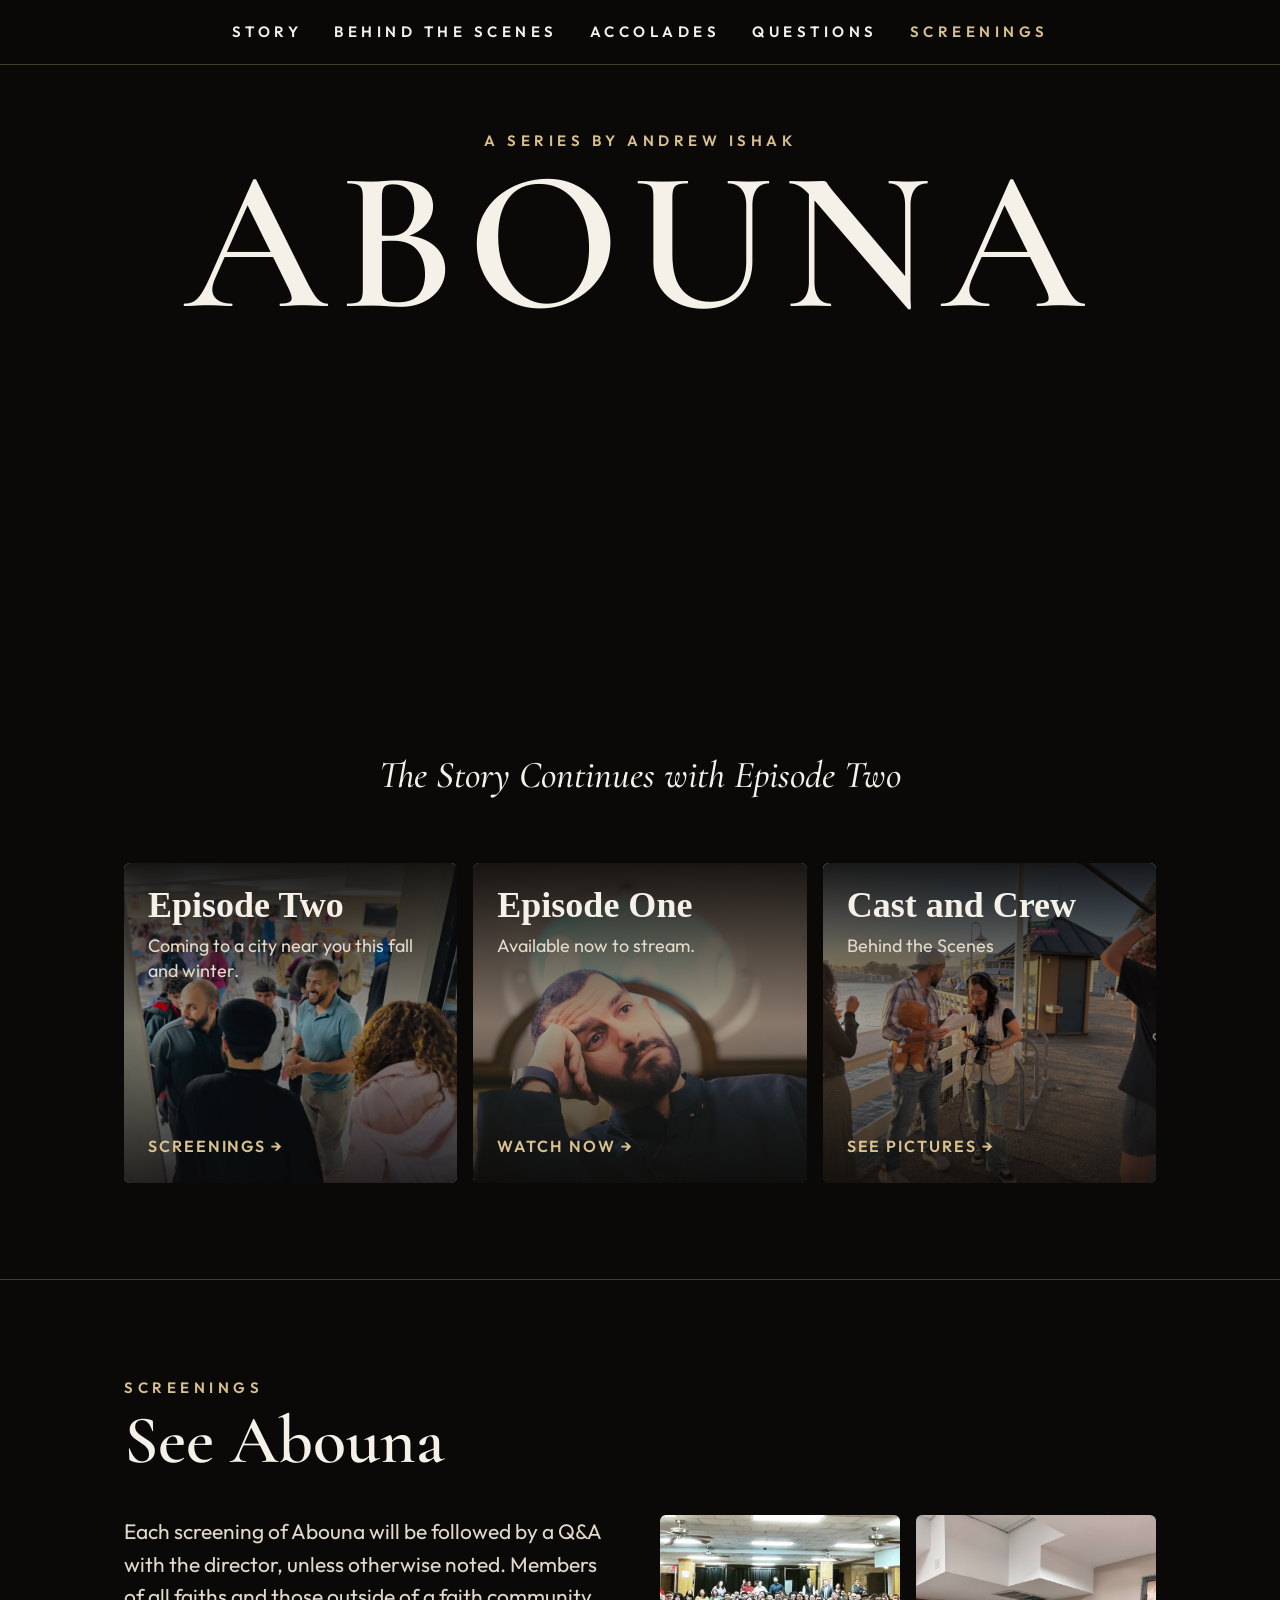
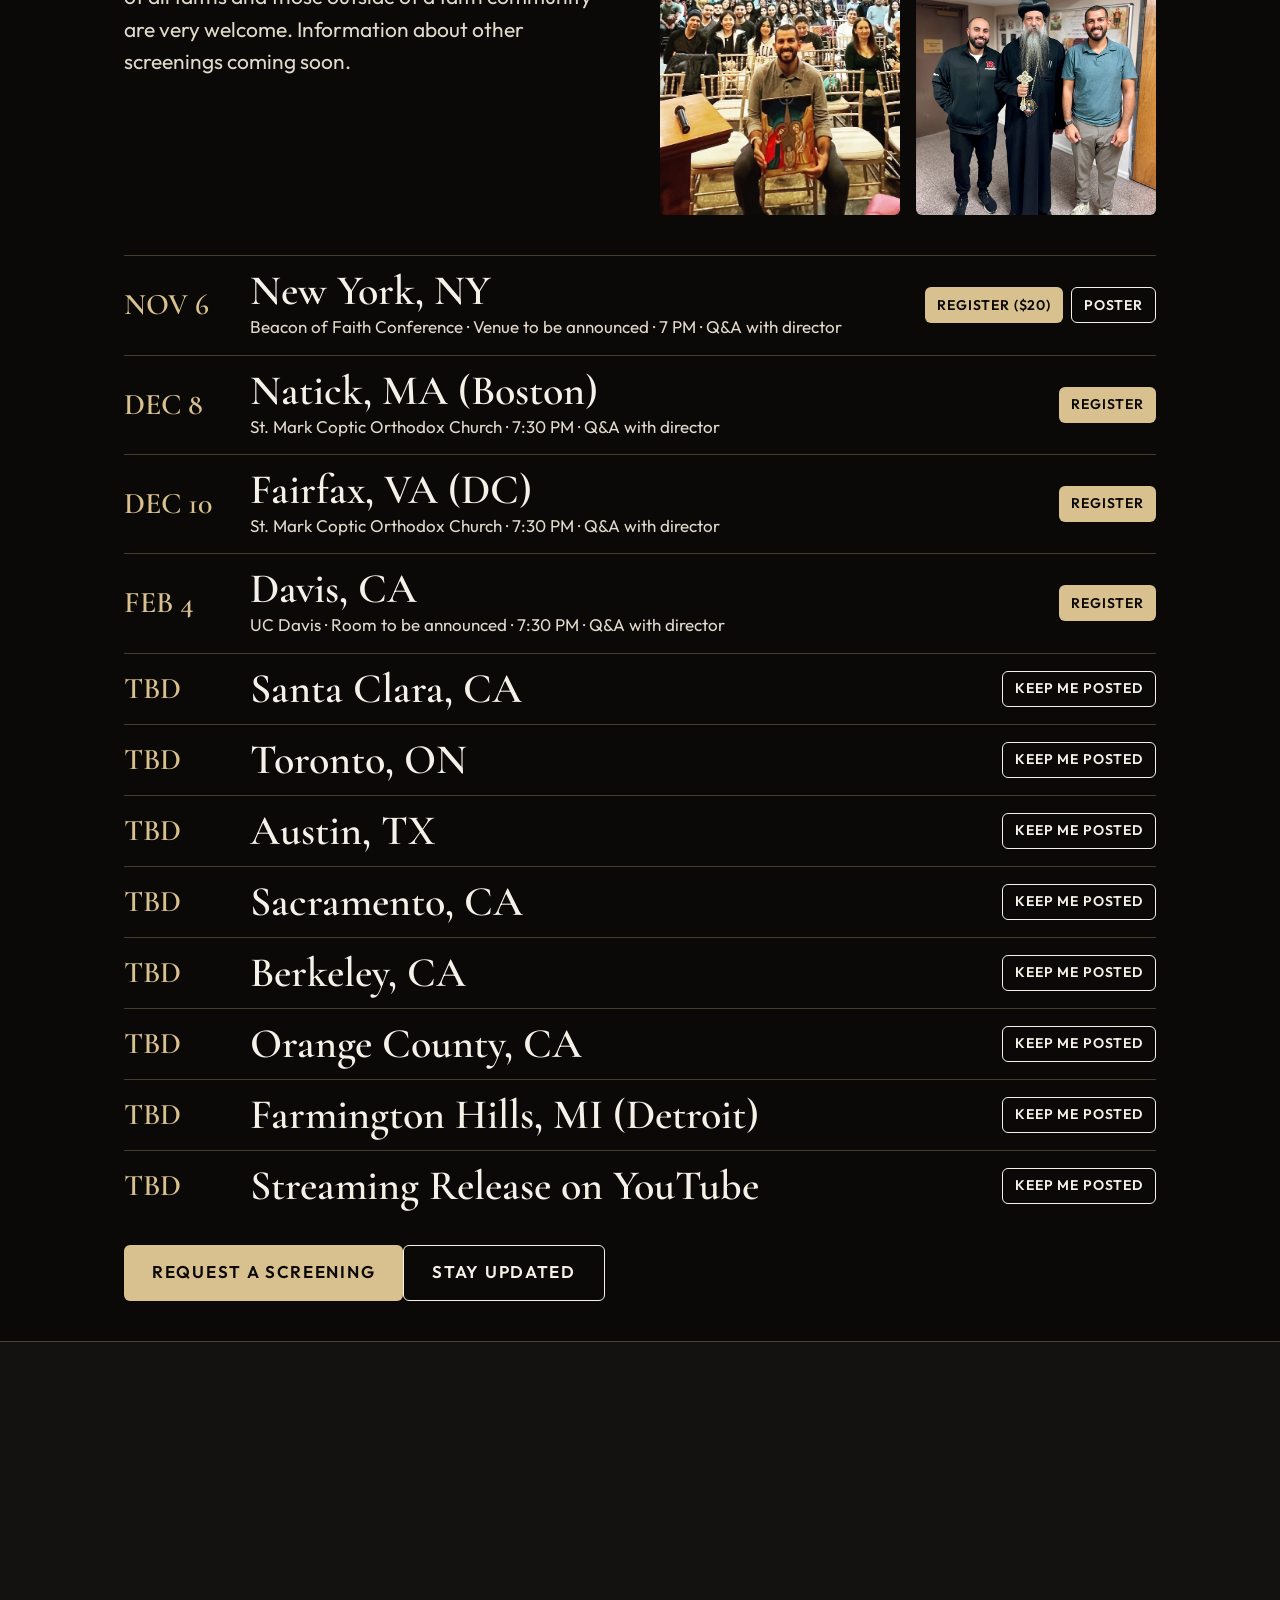
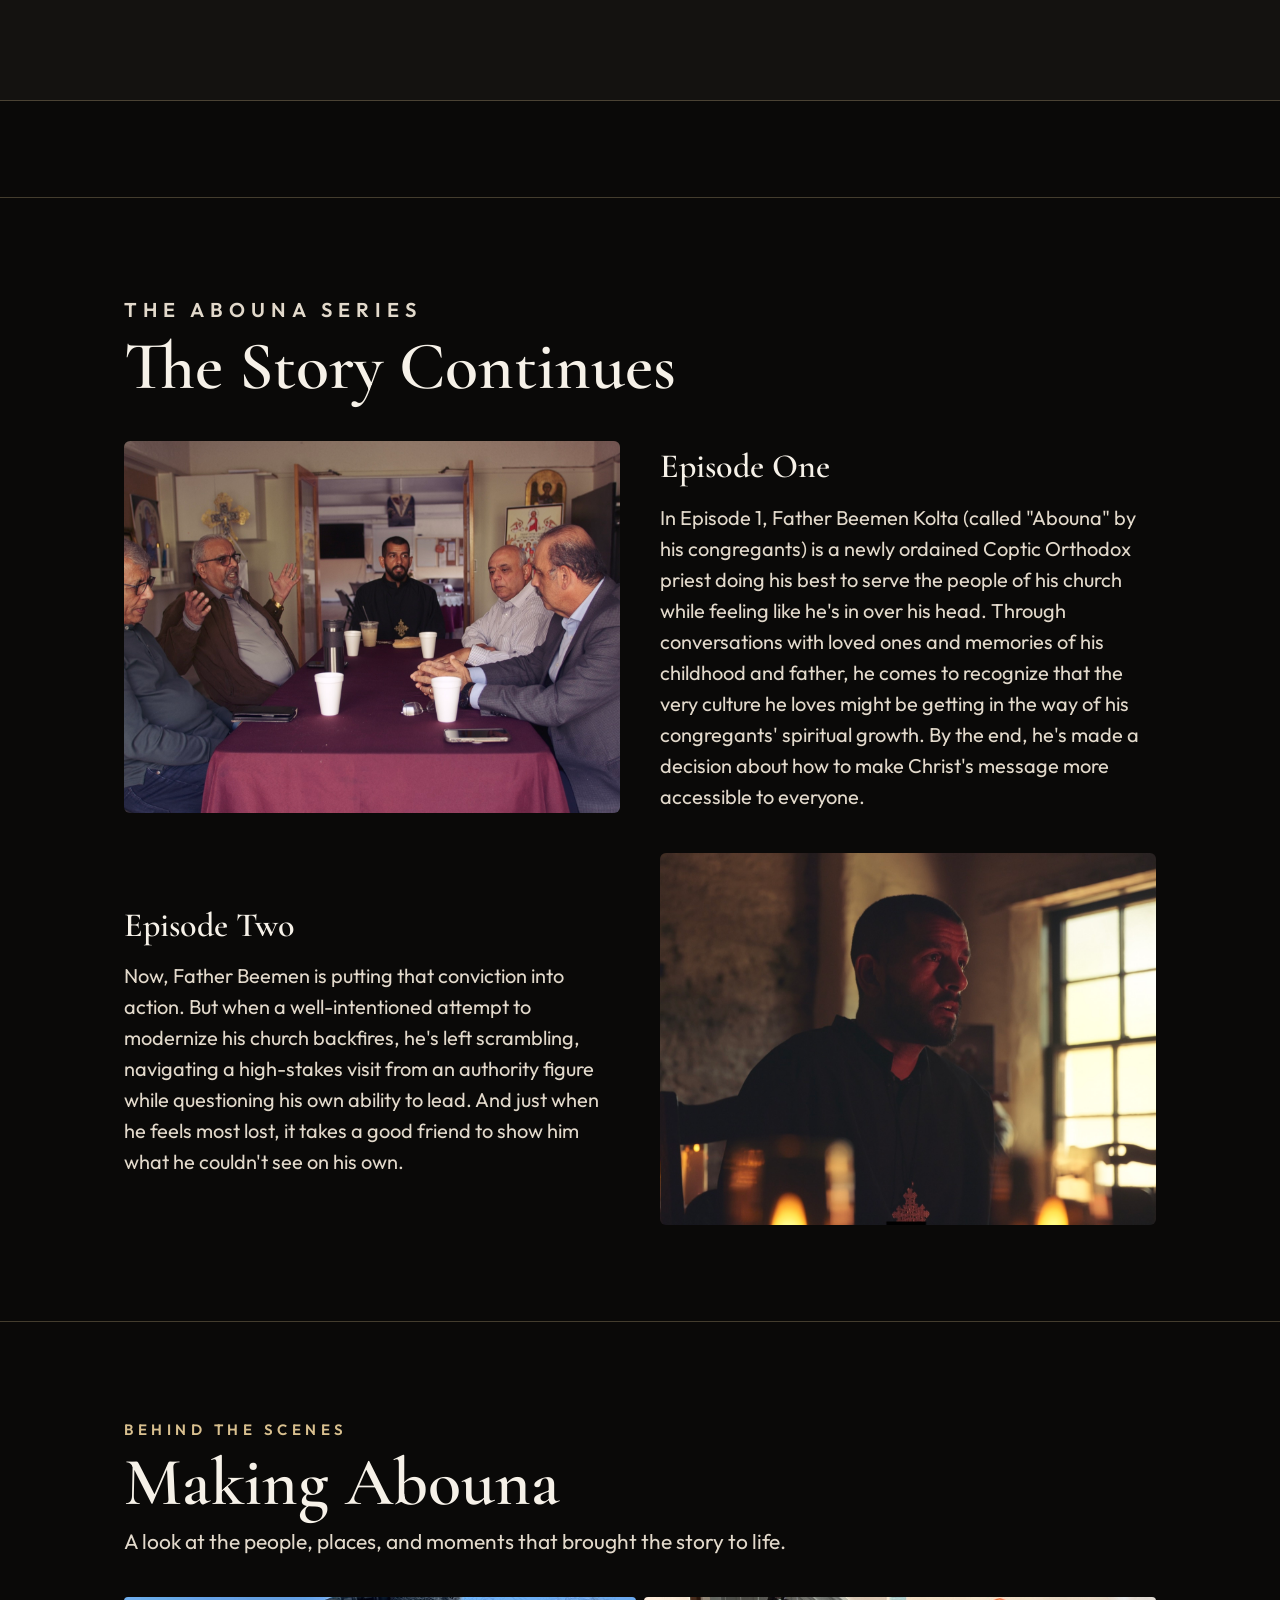
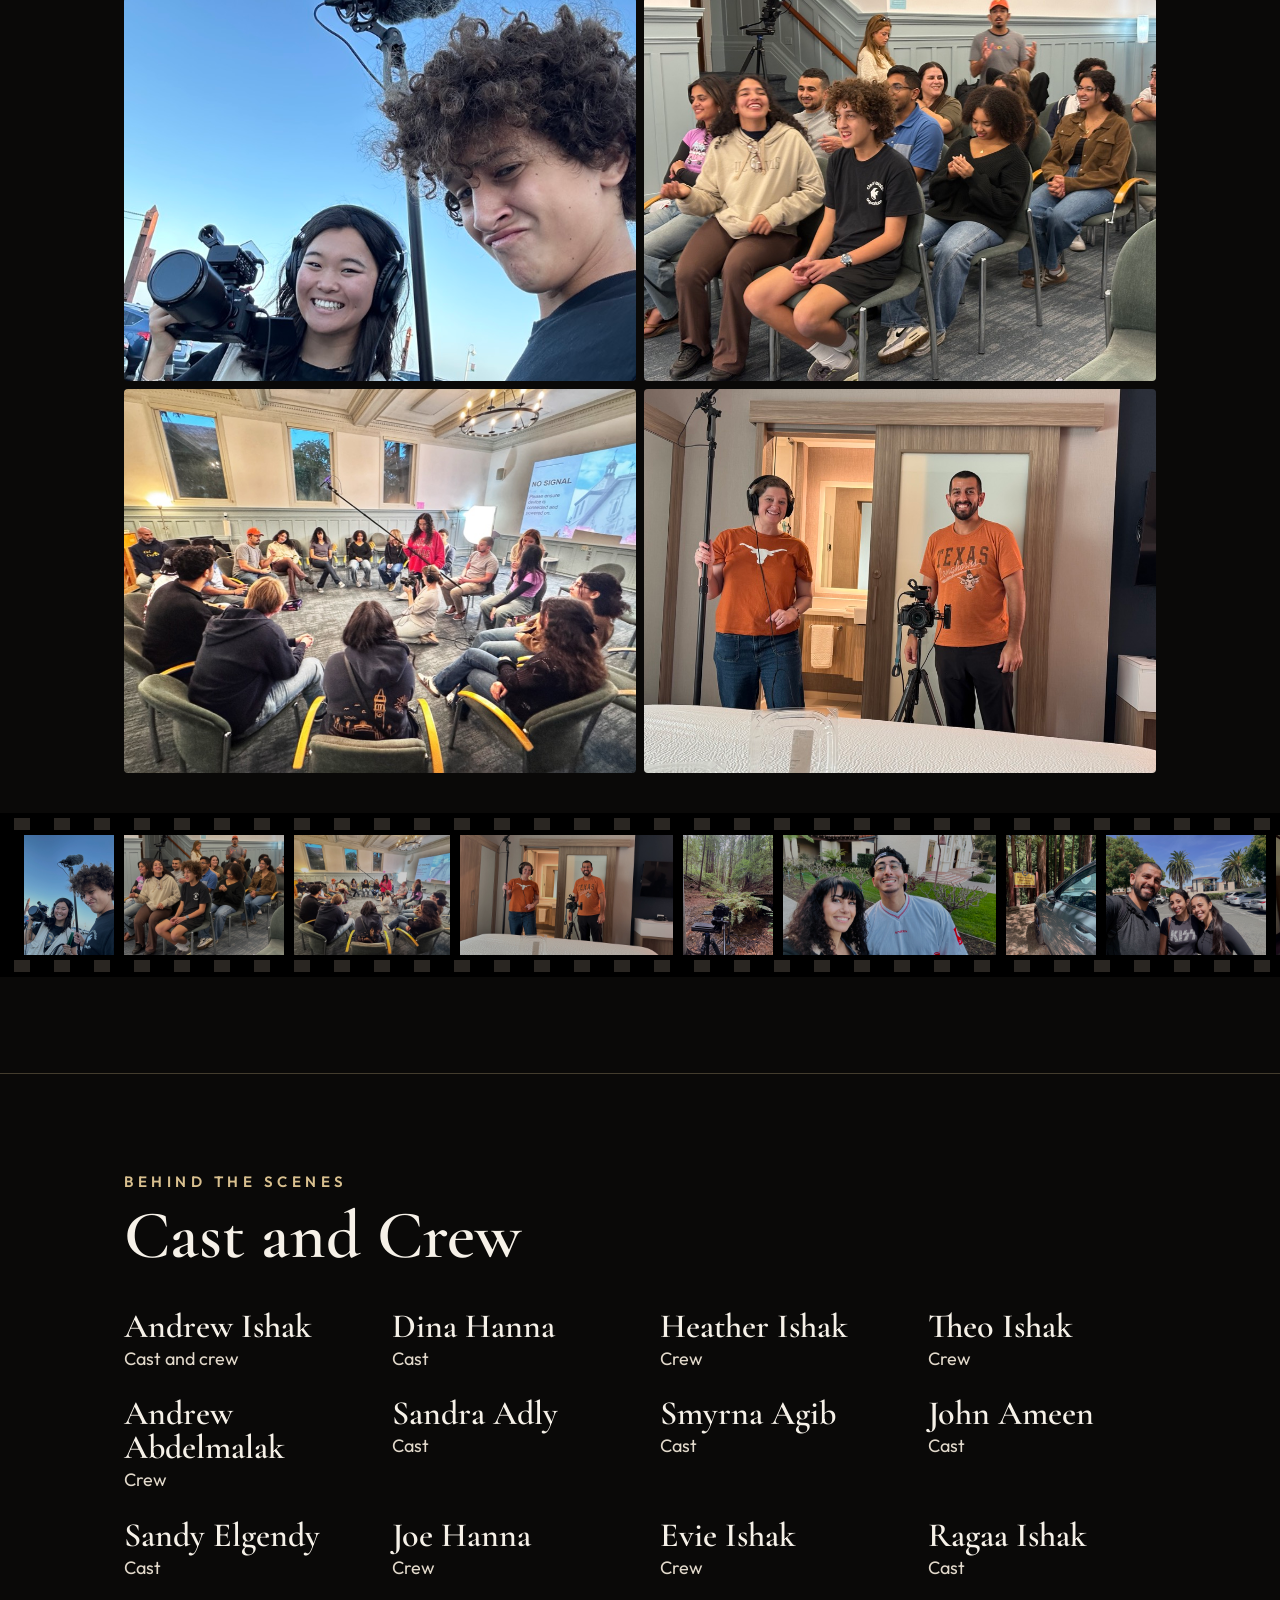
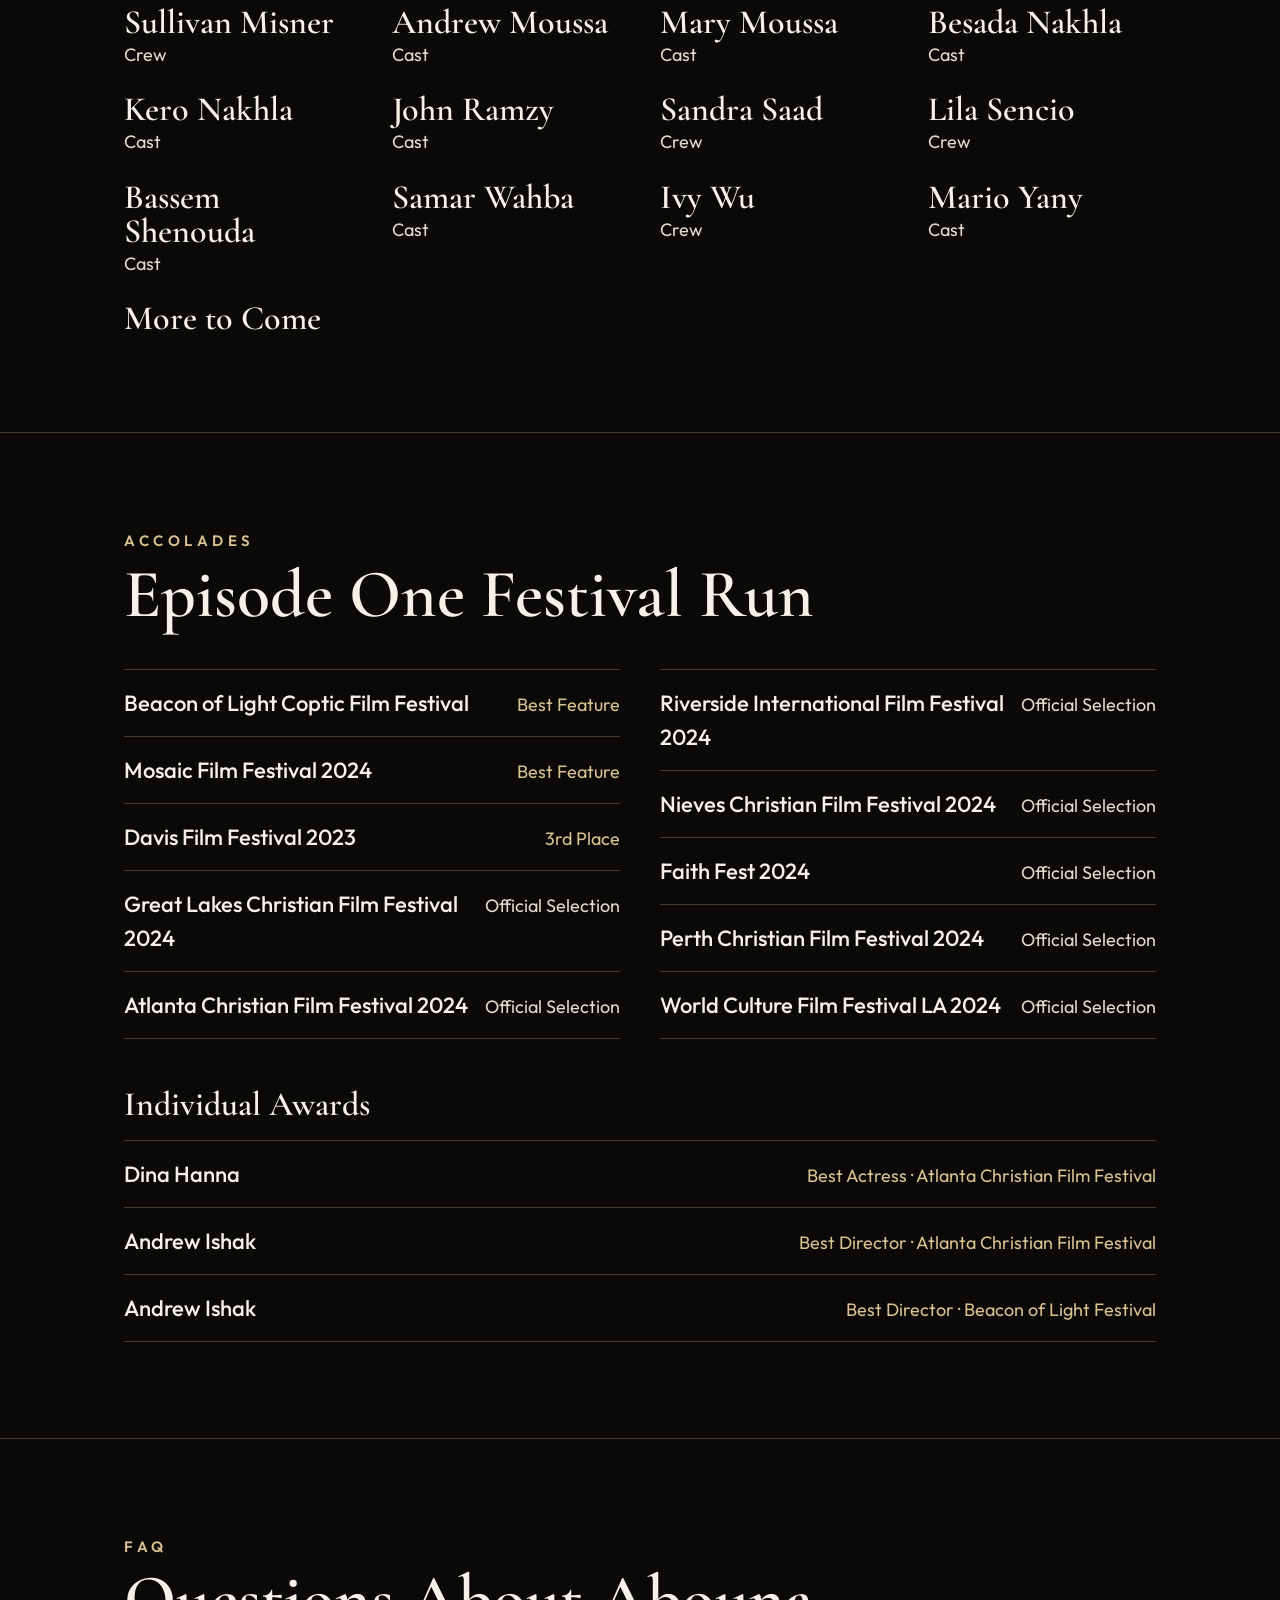
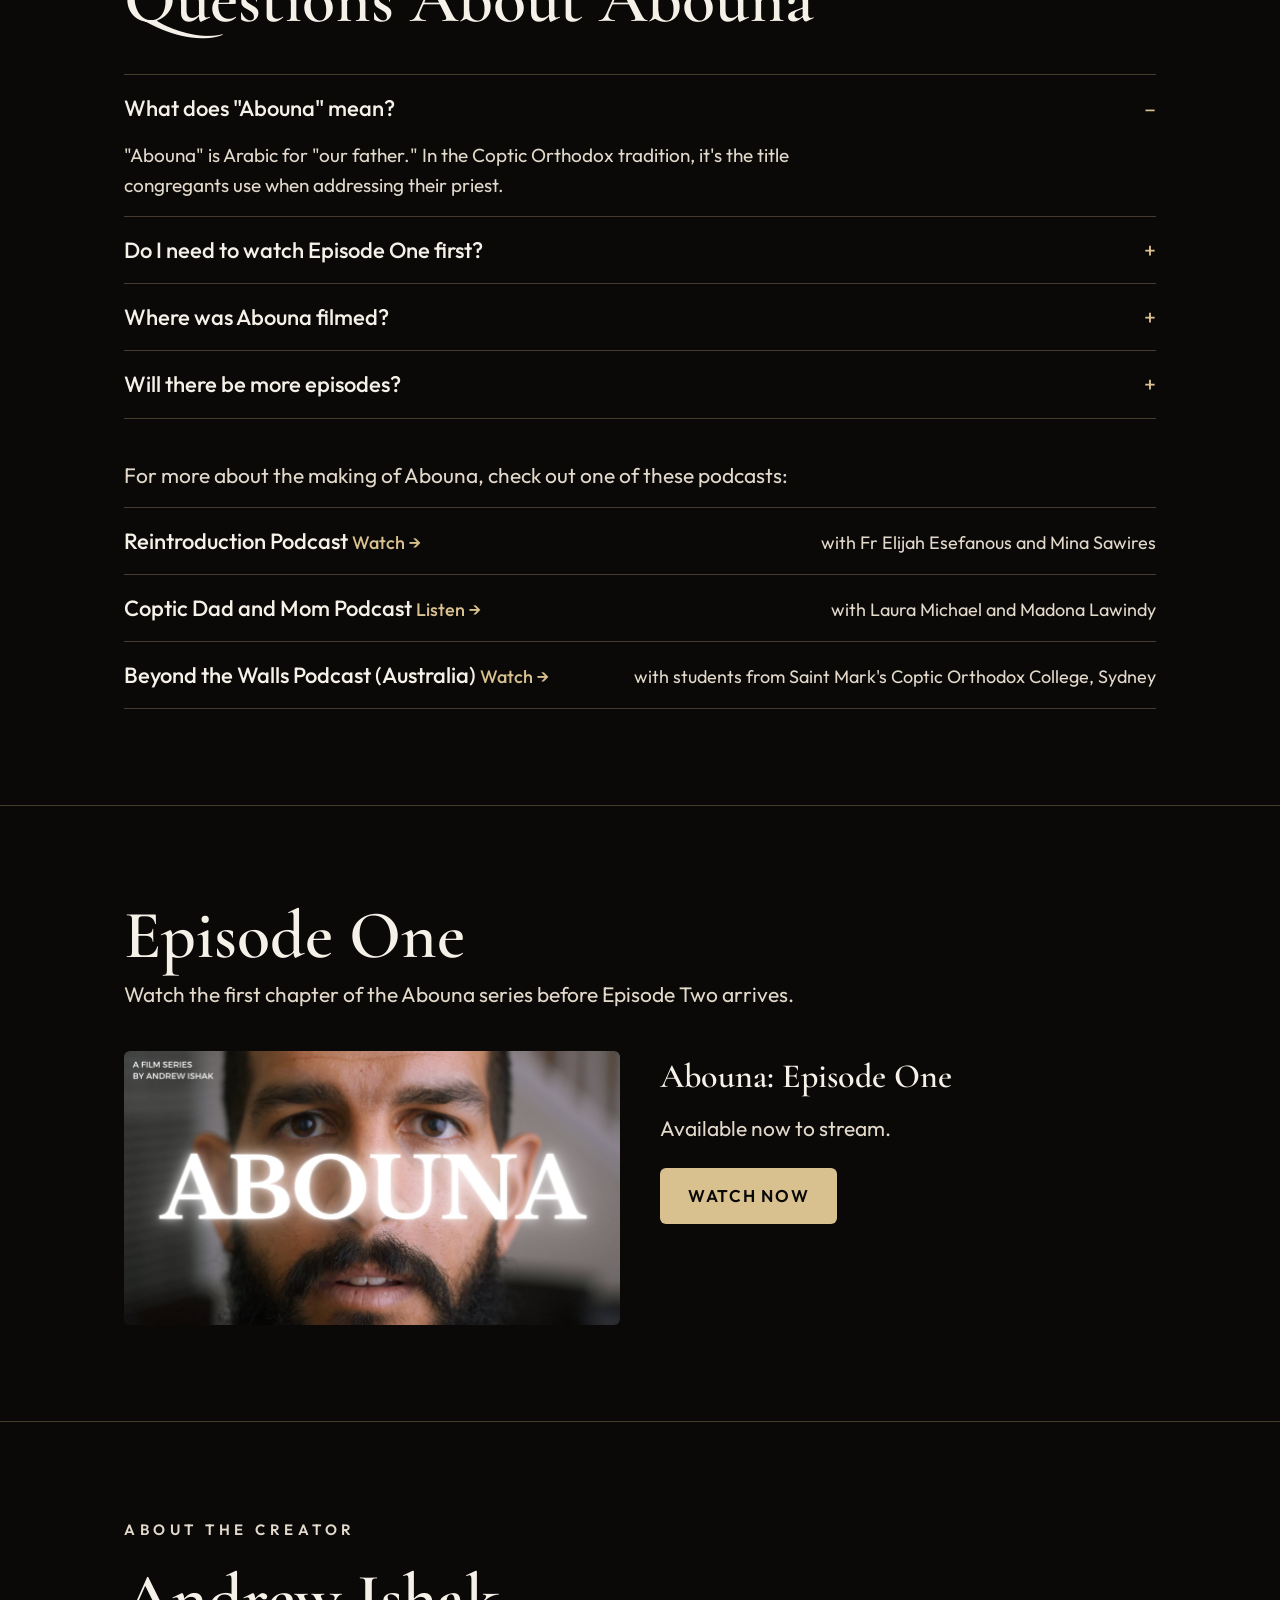
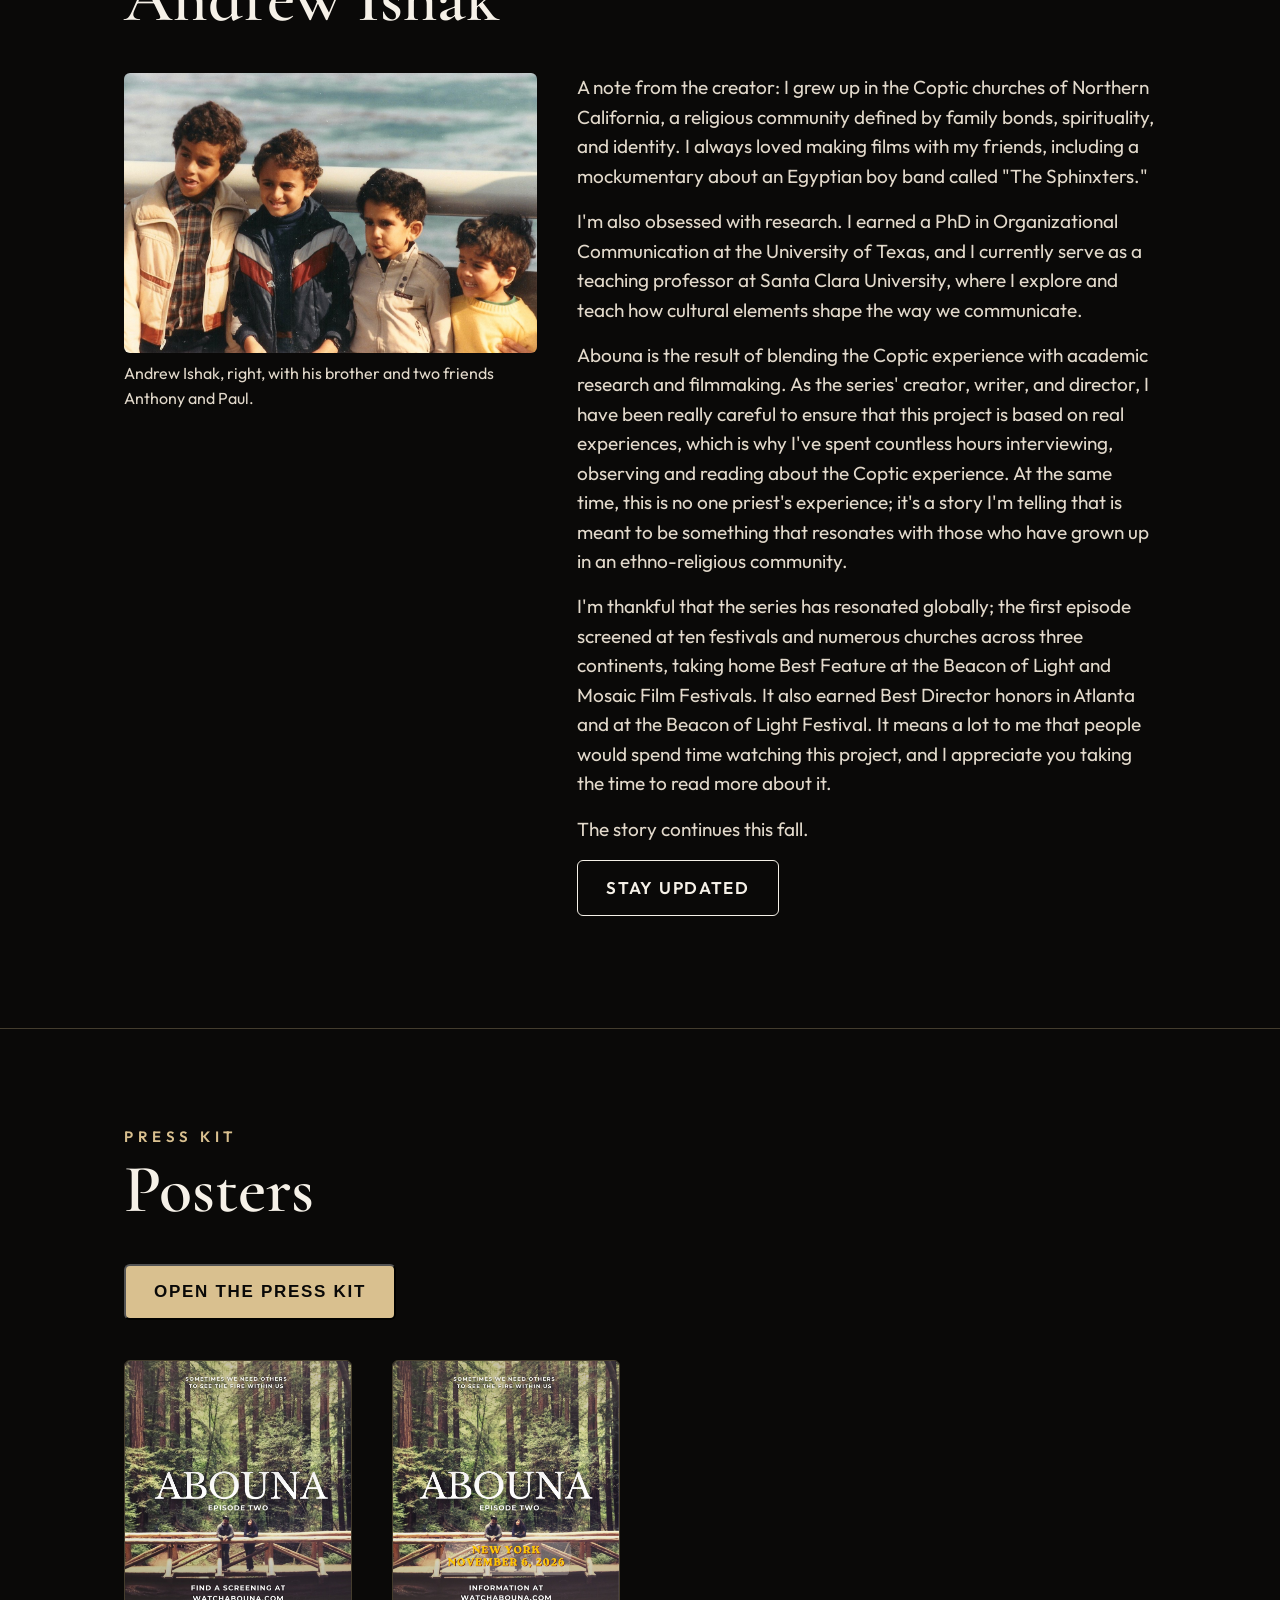
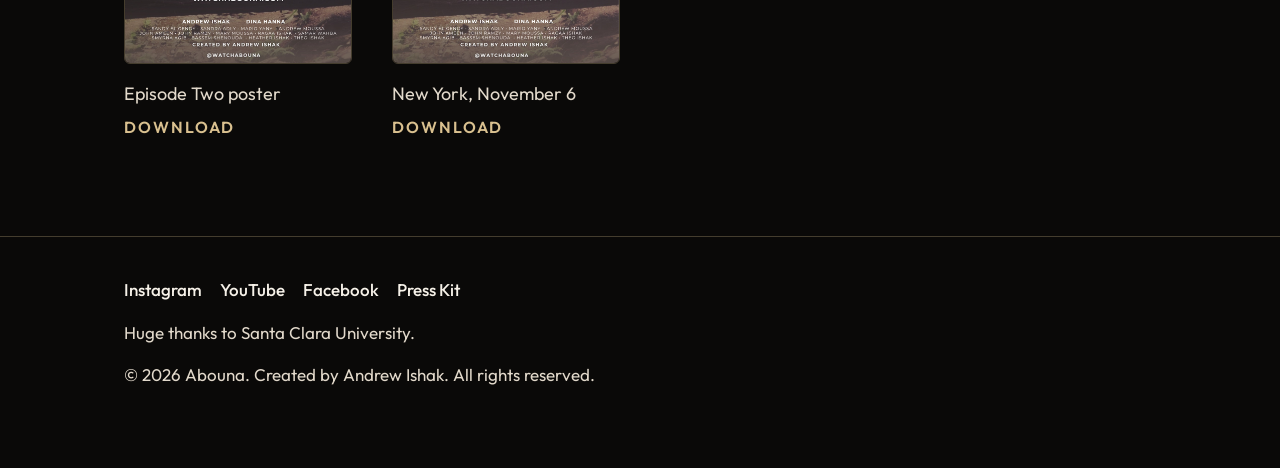
==== index.html @ 6cc89716 "Screenings: New York is 7 PM, venue still to come Co-Authored-By: Claude Fable 5.1 <noreply@anthropi" ====
<!DOCTYPE html>
<html lang="en">
<head>
<meta charset="UTF-8">
<meta name="viewport" content="width=device-width, initial-scale=1, viewport-fit=cover">
<title>ABOUNA — The Story Continues</title>
<meta name="description" content="A film series by Andrew Ishak. Continuing this fall.">
<link rel="icon" href="/favicon.ico" type="image/x-icon">
<link rel="apple-touch-icon" href="/apple-touch-icon.png">
<meta property="og:title" content="ABOUNA - The Story Continues with Episode Two">
<meta property="og:description" content="A film series by Andrew Ishak">
<meta property="og:image" content="https://watchabouna.com/og-image.png">
<meta property="og:url" content="https://watchabouna.com">
<meta property="og:type" content="website">
<meta name="twitter:card" content="summary_large_image">
<meta name="twitter:title" content="ABOUNA - The Story Continues with Episode Two">
<meta name="twitter:description" content="A film series by Andrew Ishak">
<meta name="twitter:image" content="https://watchabouna.com/og-image.png">
<link rel="preconnect" href="https://fonts.googleapis.com">
<link href="https://fonts.googleapis.com/css2?family=Cormorant+Garamond:ital,wght@0,500;0,600;1,500&family=Outfit:wght@400;500;600&display=swap" rel="stylesheet">
<link rel="stylesheet" href="/site.css">
<link rel="stylesheet" href="https://unpkg.com/leaflet@1.9.4/dist/leaflet.css">
</head>
<body>

<nav class="nav"><div class="wrap">
  <a class="word" href="/">ABOUNA</a>
  <a class="l" href="#story">Story</a>
  <a class="l" href="#bts">Behind the Scenes</a>
  <a class="l" href="#accolades">Accolades</a>
  <a class="l" href="#questions">Questions</a>
  <a class="l gold" href="#screenings">Screenings</a>
</div></nav>

<section class="hero">
  <video autoplay muted loop playsinline><source src="/Website_Loop.m4v" type="video/mp4"></video>
  <div class="wrap">
    <div><p class="label">A Series by Andrew Ishak</p><h1>ABOUNA</h1></div>
    <div class="lower"><p class="sub">The Story Continues with Episode Two</p>
    </div>
  </div>
</section>

<section class="doors"><div class="wrap"><div class="tiles">
  <a class="tile pic" href="#screenings" style="background-image:url('/screening-03.jpg')"><span class="big">Episode Two</span><span class="line">Coming to a city near you this fall and winter.</span><span class="go">Screenings →</span></a>
  <a class="tile pic" href="https://www.youtube.com/watch?v=4N2Zf_vJ8cY" target="_blank" rel="noopener" style="background-image:url('/ep1-door.jpg')"><span class="big">Episode One</span><span class="line">Available now to stream.</span><span class="go">Watch Now →</span></a>
  <a class="tile pic" href="#bts" style="background-image:url('/bts-04.jpeg')"><span class="big">Cast and Crew</span><span class="line">Behind the Scenes</span><span class="go">See pictures →</span></a>
</div></div></section>

<section id="screenings"><div class="wrap">
  <div class="head"><p class="label">Screenings</p><h2>See Abouna</h2></div>
  <div class="sintro">
    <p class="lead">Each screening of Abouna will be followed by a Q&amp;A with the director, unless otherwise noted. Members of all faiths and those outside of a faith community are very welcome. Information about other screenings coming soon.</p>
    <div class="photos"><img src="/screening-01.jpg" alt=""><img src="/screening-02.jpg" alt=""></div>
  </div>
  <div class="show"><div class="day">Nov 6</div><div class="what"><b>New York, NY</b><span>Beacon of Faith Conference · Venue to be announced · 7 PM · Q&amp;A with director</span></div><div class="acts"><a class="btn" href="https://www.zeffy.com/en-US/ticketing/bof--2026" target="_blank" rel="noopener" data-tickets>Register ($20)</a><a class="btn ghost" href="/poster-new-york.jpg" download="Abouna Episode Two - New York, November 6.jpg" data-poster="/poster-new-york-web.jpg" data-name="New York, November 6">Poster</a></div></div>
  <div class="show"><div class="day">Dec 8</div><div class="what"><b>Natick, MA (Boston)</b><span>St. Mark Coptic Orthodox Church · 7:30 PM · Q&amp;A with director</span></div><div class="acts"><a class="btn" href="/rsvp?s=boston-2026-12-08">Register</a></div></div>
  <div class="show"><div class="day">Dec 10</div><div class="what"><b>Fairfax, VA (DC)</b><span>St. Mark Coptic Orthodox Church · 7:30 PM · Q&amp;A with director</span></div><div class="acts"><a class="btn" href="/rsvp?s=dc-2026-12-10">Register</a></div></div>
  <div class="show"><div class="day">Feb 4</div><div class="what"><b>Davis, CA</b><span>UC Davis · Room to be announced · 7:30 PM · Q&amp;A with director</span></div><div class="acts"><a class="btn" href="/rsvp?s=davis-2027-02-04">Register</a></div></div>
  <div class="show"><div class="day">TBD</div><div class="what"><b>Santa Clara, CA</b></div><div class="acts"><a class="btn ghost" href="/signup?screening=Santa+Clara%2C+CA">Keep me posted</a></div></div>
  <div class="show"><div class="day">TBD</div><div class="what"><b>Toronto, ON</b></div><div class="acts"><a class="btn ghost" href="/signup?screening=Toronto%2C+ON">Keep me posted</a></div></div>
  <div class="show"><div class="day">TBD</div><div class="what"><b>Austin, TX</b></div><div class="acts"><a class="btn ghost" href="/signup?screening=Austin%2C+TX">Keep me posted</a></div></div>
  <div class="show"><div class="day">TBD</div><div class="what"><b>Sacramento, CA</b></div><div class="acts"><a class="btn ghost" href="/signup?screening=Sacramento%2C+CA">Keep me posted</a></div></div>
  <div class="show"><div class="day">TBD</div><div class="what"><b>Berkeley, CA</b></div><div class="acts"><a class="btn ghost" href="/signup?screening=Berkeley%2C+CA">Keep me posted</a></div></div>
  <div class="show"><div class="day">TBD</div><div class="what"><b>Orange County, CA</b></div><div class="acts"><a class="btn ghost" href="/signup?screening=Orange+County%2C+CA">Keep me posted</a></div></div>
  <div class="show"><div class="day">TBD</div><div class="what"><b>Farmington Hills, MI (Detroit)</b></div><div class="acts"><a class="btn ghost" href="/signup?screening=Farmington+Hills%2C+MI+%28Detroit%29">Keep me posted</a></div></div>
  <div class="show"><div class="day">TBD</div><div class="what"><b>Streaming Release on YouTube</b></div><div class="acts"><a class="btn ghost" href="/signup?screening=Streaming+Release+on+YouTube">Keep me posted</a></div></div>
  <div class="cta" style="margin-top:var(--s3)"><a class="btn" href="/request">Request a Screening</a><a class="btn ghost" href="/signup">Stay Updated</a></div>
</div>
<div id="map"></div>
</section>

<section class="story" id="story"><div class="wrap">
  <div class="head"><p class="label">The Abouna Series</p><h2>The Story Continues</h2></div>
  <div class="alt"><img src="/ep1-still.jpg" alt=""><div><h3>Episode One</h3><p>In Episode 1, Father Beemen Kolta (called "Abouna" by his congregants) is a newly ordained Coptic Orthodox priest doing his best to serve the people of his church while feeling like he's in over his head. Through conversations with loved ones and memories of his childhood and father, he comes to recognize that the very culture he loves might be getting in the way of his congregants' spiritual growth. By the end, he's made a decision about how to make Christ's message more accessible to everyone.</p></div></div>
  <div class="alt flip"><img src="/ep2-still.jpg" alt=""><div><h3>Episode Two</h3><p>Now, Father Beemen is putting that conviction into action. But when a well-intentioned attempt to modernize his church backfires, he's left scrambling, navigating a high-stakes visit from an authority figure while questioning his own ability to lead. And just when he feels most lost, it takes a good friend to show him what he couldn't see on his own.</p></div></div>
</div></section>

<section id="bts">
  <div class="wrap"><div class="head"><p class="label">Behind the Scenes</p><h2>Making Abouna</h2><p class="lead">A look at the people, places, and moments that brought the story to life.</p></div></div>
  <div class="wrap"><div class="four"><img src="/reel-01.jpg" alt="" data-slot="0"><img src="/reel-02.jpg" alt="" data-slot="1"><img src="/reel-04.jpg" alt="" data-slot="2"><img src="/reel-06.jpg" alt="" data-slot="3"></div></div>
  <div class="reel"><div class="track"><button type="button" data-pic="reel-01.jpg"><img src="/reel-01.jpg" alt=""></button><button type="button" data-pic="reel-02.jpg"><img src="/reel-02.jpg" alt=""></button><button type="button" data-pic="reel-04.jpg"><img src="/reel-04.jpg" alt=""></button><button type="button" data-pic="reel-06.jpg"><img src="/reel-06.jpg" alt=""></button><button type="button" data-pic="reel-07.jpg"><img src="/reel-07.jpg" alt=""></button><button type="button" data-pic="reel-08.jpg"><img src="/reel-08.jpg" alt=""></button><button type="button" data-pic="reel-09.jpg"><img src="/reel-09.jpg" alt="" loading="lazy"></button><button type="button" data-pic="reel-10.jpg"><img src="/reel-10.jpg" alt="" loading="lazy"></button><button type="button" data-pic="reel-11.jpg"><img src="/reel-11.jpg" alt="" loading="lazy"></button><button type="button" data-pic="reel-12.jpg"><img src="/reel-12.jpg" alt="" loading="lazy"></button><button type="button" data-pic="reel-13.jpg"><img src="/reel-13.jpg" alt="" loading="lazy"></button><button type="button" data-pic="reel-14.jpg"><img src="/reel-14.jpg" alt="" loading="lazy"></button><button type="button" data-pic="reel-15.jpg"><img src="/reel-15.jpg" alt="" loading="lazy"></button><button type="button" data-pic="reel-16.jpg"><img src="/reel-16.jpg" alt="" loading="lazy"></button><button type="button" data-pic="reel-17.jpg"><img src="/reel-17.jpg" alt="" loading="lazy"></button><button type="button" data-pic="reel-18.jpg"><img src="/reel-18.jpg" alt="" loading="lazy"></button><button type="button" data-pic="reel-19.jpg"><img src="/reel-19.jpg" alt="" loading="lazy"></button><button type="button" data-pic="reel-20.jpg"><img src="/reel-20.jpg" alt="" loading="lazy"></button><button type="button" data-pic="reel-21.jpg"><img src="/reel-21.jpg" alt="" loading="lazy"></button><button type="button" data-pic="reel-22.jpg"><img src="/reel-22.jpg" alt="" loading="lazy"></button><button type="button" data-pic="reel-23.jpg"><img src="/reel-23.jpg" alt="" loading="lazy"></button><button type="button" data-pic="reel-24.jpg"><img src="/reel-24.jpg" alt="" loading="lazy"></button><button type="button" data-pic="reel-25.jpg"><img src="/reel-25.jpg" alt="" loading="lazy"></button><button type="button" data-pic="reel-26.jpg"><img src="/reel-26.jpg" alt="" loading="lazy"></button><button type="button" data-pic="reel-03.jpg"><img src="/reel-03.jpg" alt="" loading="lazy"></button><button type="button" data-pic="reel-27.jpg"><img src="/reel-27.jpg" alt="" loading="lazy"></button><button type="button" data-pic="reel-28.jpg"><img src="/reel-28.jpg" alt="" loading="lazy"></button><button type="button" data-pic="reel-05.jpg"><img src="/reel-05.jpg" alt="" loading="lazy"></button><button type="button" data-pic="reel-29.jpg"><img src="/reel-29.jpg" alt="" loading="lazy"></button><button type="button" data-pic="reel-30.jpg"><img src="/reel-30.jpg" alt="" loading="lazy"></button><button type="button" data-pic="reel-31.jpg"><img src="/reel-31.jpg" alt="" loading="lazy"></button></div></div>
</section>

<section id="crew"><div class="wrap">
  <div class="head"><p class="label">Behind the Scenes</p><h2>Cast and Crew</h2></div>
  <div class="names">
    <div><b>Andrew Ishak</b><span>Cast and crew</span></div><div><b>Dina Hanna</b><span>Cast</span></div><div><b>Heather Ishak</b><span>Crew</span></div><div><b>Theo Ishak</b><span>Crew</span></div><div><b>Andrew Abdelmalak</b><span>Crew</span></div><div><b>Sandra Adly</b><span>Cast</span></div><div><b>Smyrna Agib</b><span>Cast</span></div><div><b>John Ameen</b><span>Cast</span></div><div><b>Sandy Elgendy</b><span>Cast</span></div><div><b>Joe Hanna</b><span>Crew</span></div><div><b>Evie Ishak</b><span>Crew</span></div><div><b>Ragaa Ishak</b><span>Cast</span></div><div><b>Sullivan Misner</b><span>Crew</span></div><div><b>Andrew Moussa</b><span>Cast</span></div><div><b>Mary Moussa</b><span>Cast</span></div><div><b>Besada Nakhla</b><span>Cast</span></div><div><b>Kero Nakhla</b><span>Cast</span></div><div><b>John Ramzy</b><span>Cast</span></div><div><b>Sandra Saad</b><span>Crew</span></div><div><b>Lila Sencio</b><span>Crew</span></div><div><b>Bassem Shenouda</b><span>Cast</span></div><div><b>Samar Wahba</b><span>Cast</span></div><div><b>Ivy Wu</b><span>Crew</span></div><div><b>Mario Yany</b><span>Cast</span></div><div><b>More to Come</b></div>
  </div>
  </div>
</div></section>

<section id="accolades"><div class="wrap">
  <div class="head"><p class="label">Accolades</p><h2>Episode One Festival Run</h2></div>
  <div class="two">
    <div class="rows">
      <div class="row"><b>Beacon of Light Coptic Film Festival</b><span class="gold">Best Feature</span></div>
      <div class="row"><b>Mosaic Film Festival 2024</b><span class="gold">Best Feature</span></div>
      <div class="row"><b>Davis Film Festival 2023</b><span class="gold">3rd Place</span></div>
      <div class="row"><b>Great Lakes Christian Film Festival 2024</b><span>Official Selection</span></div>
      <div class="row"><b>Atlanta Christian Film Festival 2024</b><span>Official Selection</span></div>
    </div>
    <div class="rows">
      <div class="row"><b>Riverside International Film Festival 2024</b><span>Official Selection</span></div>
      <div class="row"><b>Nieves Christian Film Festival 2024</b><span>Official Selection</span></div>
      <div class="row"><b>Faith Fest 2024</b><span>Official Selection</span></div>
      <div class="row"><b>Perth Christian Film Festival 2024</b><span>Official Selection</span></div>
      <div class="row"><b>World Culture Film Festival LA 2024</b><span>Official Selection</span></div>
    </div>
  </div>
  <h3 style="margin-top:var(--s4)">Individual Awards</h3>
  <div class="rows">
    <div class="row"><b>Dina Hanna</b><span class="gold">Best Actress · Atlanta Christian Film Festival</span></div>
    <div class="row"><b>Andrew Ishak</b><span class="gold">Best Director · Atlanta Christian Film Festival</span></div>
    <div class="row"><b>Andrew Ishak</b><span class="gold">Best Director · Beacon of Light Festival</span></div>
  </div>
</div></section>

<section id="questions"><div class="wrap">
  <div class="head"><p class="label">FAQ</p><h2>Questions About Abouna</h2></div>
  <div class="rows">
    <details open><summary>What does "Abouna" mean?</summary><p>"Abouna" is Arabic for "our father." In the Coptic Orthodox tradition, it's the title congregants use when addressing their priest.</p></details>
    <details><summary>Do I need to watch Episode One first?</summary><p>Episode Two picks up where Episode One left off. You'll get the most out of it by watching them in order, but new viewers will still be able to follow along.</p></details>
    <details><summary>Where was Abouna filmed?</summary><p>Abouna Episode 2 was filmed in various locations in the San Francisco Bay Area, including Oakland, Santa Cruz, Santa Clara, San Jose, and Los Gatos.</p></details>
    <details><summary>Will there be more episodes?</summary><p>We're taking this one episode at a time, but we're hoping to make more with your continued support.</p></details>
  </div>
  <p class="lead" style="margin:var(--s4) 0 var(--s2)">For more about the making of Abouna, check out one of these podcasts:</p>
  <div class="rows">
    <a class="row" href="https://www.youtube.com/watch?v=x_k24S_6lkI" target="_blank" rel="noopener"><b>Reintroduction Podcast <span class="gold">Watch →</span></b><span>with Fr Elijah Esefanous and Mina Sawires</span></a>
    <a class="row" href="https://www.copticdadandmom.com/podcast/64" target="_blank" rel="noopener"><b>Coptic Dad and Mom Podcast <span class="gold">Listen →</span></b><span>with Laura Michael and Madona Lawindy</span></a>
    <a class="row" href="https://www.youtube.com/watch?v=my0SrwcTIjE" target="_blank" rel="noopener"><b>Beyond the Walls Podcast (Australia) <span class="gold">Watch →</span></b><span>with students from Saint Mark's Coptic Orthodox College, Sydney</span></a>
  </div>
</div></section>

<section id="first-film"><div class="wrap">
  <div class="head"><h2>Episode One</h2><p class="lead">Watch the first chapter of the Abouna series before Episode Two arrives.</p></div>
  <div class="two">
    <img src="/ep1-hero.png" alt="Abouna: Episode One" style="border-radius:6px">
    <div><h3>Abouna: Episode One</h3><p class="lead" style="margin-bottom:var(--s3)">Available now to stream.</p><a class="btn" href="https://www.youtube.com/watch?v=4N2Zf_vJ8cY" target="_blank" rel="noopener">Watch Now</a></div>
  </div>
</div></section>

<section class="about" id="about"><div class="wrap">
  <div class="head"><p class="label">About the Creator</p><h2>Andrew Ishak</h2></div>
  <div class="grid">
    <figure style="margin:0"><img src="/creator-photo.png" alt=""><figcaption>Andrew Ishak, right, with his brother and two friends Anthony and Paul.</figcaption></figure>
    <div>
      <p>A note from the creator: I grew up in the Coptic churches of Northern California, a religious community defined by family bonds, spirituality, and identity. I always loved making films with my friends, including a mockumentary about an Egyptian boy band called "The Sphinxters."</p>
      <p>I'm also obsessed with research. I earned a PhD in Organizational Communication at the University of Texas, and I currently serve as a teaching professor at Santa Clara University, where I explore and teach how cultural elements shape the way we communicate.</p>
      <p>Abouna is the result of blending the Coptic experience with academic research and filmmaking. As the series' creator, writer, and director, I have been really careful to ensure that this project is based on real experiences, which is why I've spent countless hours interviewing, observing and reading about the Coptic experience. At the same time, this is no one priest's experience; it's a story I'm telling that is meant to be something that resonates with those who have grown up in an ethno-religious community.</p>
      <p>I'm thankful that the series has resonated globally; the first episode screened at ten festivals and numerous churches across three continents, taking home Best Feature at the Beacon of Light and Mosaic Film Festivals. It also earned Best Director honors in Atlanta and at the Beacon of Light Festival. It means a lot to me that people would spend time watching this project, and I appreciate you taking the time to read more about it.</p>
      <p>The story continues this fall.</p>
      <p><a class="btn ghost" href="/signup">Stay Updated</a></p>
    </div>
  </div>
</div></section>

<section id="press"><div class="wrap">
  <div class="head"><p class="label">Press Kit</p><h2>Posters</h2></div>
  <p style="margin:0 0 var(--s4)"><button type="button" class="btn" data-kit>Open the press kit</button></p>
  <div class="kit">
    <a href="/poster-episode-two.jpg" download="Abouna Episode Two poster.jpg" data-poster="/poster-episode-two-web.jpg" data-name="Episode Two poster"><img src="/poster-episode-two-web.jpg" alt="Abouna Episode Two poster"><span>Episode Two poster</span><b>Download</b></a>
    <a href="/poster-new-york.jpg" download="Abouna Episode Two - New York, November 6.jpg" data-poster="/poster-new-york-web.jpg" data-name="New York, November 6"><img src="/poster-new-york-web.jpg" alt="Abouna Episode Two, New York, November 6, 2026 poster"><span>New York, November 6</span><b>Download</b></a>
  </div>
</div></section>

<footer><div class="wrap"><a href="https://www.instagram.com/andrewishak/" target="_blank" rel="noopener">Instagram</a><a href="https://youtube.com/@andrewishak" target="_blank" rel="noopener">YouTube</a><a href="https://www.facebook.com/andrewishak" target="_blank" rel="noopener">Facebook</a><a href="/press" data-kit>Press Kit</a><p>Huge thanks to Santa Clara University.</p><p>© 2026 Abouna. Created by Andrew Ishak. All rights reserved.</p></div></footer>

<dialog id="kit" aria-labelledby="kitTitle">
  <div class="kwrap">
    <button type="button" class="x" id="kitClose" aria-label="Close">&times;</button>
    <p class="label">Press Kit</p>
    <h3 id="kitTitle" tabindex="-1" autofocus>Abouna Episode Two</h3>
    <div class="kacts"><button type="button" class="btn" id="kitSend">Send to someone</button><button type="button" class="btn ghost" id="kitCopy">Copy link</button></div>
    <div id="kitBody"></div>
  </div>
</dialog>

<dialog id="tickets" aria-labelledby="ticketsTitle">
  <div class="twrap">
    <button type="button" class="x" id="ticketsClose" aria-label="Close">&times;</button>
    <p class="label">New York, November 6</p>
    <h3 id="ticketsTitle" tabindex="-1" autofocus>Register</h3>
    <p class="tnote">This will take you to a Zeffy page to buy tickets. You can either register for the conference at the top, or scroll down to Film Premiere to buy tickets for the film on Friday night only.</p>
    <div class="tacts"><a class="btn" href="https://www.zeffy.com/en-US/ticketing/bof--2026" target="_blank" rel="noopener">Go to Zeffy</a><button type="button" class="btn ghost" id="ticketsBack">Not now</button></div>
  </div>
</dialog>

<dialog id="poster" aria-labelledby="posterName">
  <div class="pwrap">
    <img id="posterImg" src="" alt="">
    <div class="pside">
      <p class="label">Poster</p>
      <h3 id="posterName"></h3>
      <div class="pacts">
        <a class="btn" id="posterDl" href="" download="">Download</a>
        <button type="button" class="btn ghost" id="posterSend">Send to someone</button>
        <div class="palt" id="posterAlt" hidden>
          <a class="btn ghost" id="posterMail" href="">Email</a>
          <button type="button" class="btn ghost" id="posterCopy">Copy link</button>
        </div>
      </div>
    </div>
    <button type="button" class="x" id="posterClose" aria-label="Close">&times;</button>
  </div>
</dialog>

<script src="https://unpkg.com/leaflet@1.9.4/dist/leaflet.js"></script>
<script>
  if (window.L) {
    const map = L.map('map', { scrollWheelZoom: false }).setView([39.5, -98], 4);
    L.tileLayer('https://tile.openstreetmap.org/{z}/{x}/{y}.png', { attribution: '© OpenStreetMap contributors', maxZoom: 18 }).addTo(map);
    const gold = { radius: 10, color: '#d9c08f', fillColor: '#d9c08f', fillOpacity: 0.95, weight: 2 };
    const pins = [
      ['New York, NY', 40.7549, -73.984, 'Nov 6 · Beacon of Faith Conference · 7 PM'],
      ['Santa Clara, CA', 37.3541, -121.9552, 'Date TBD'],
      ['Orange County, CA', 33.7175, -117.8311, 'Date TBD'],
      ['Austin, TX', 30.2672, -97.7431, 'Date TBD'],
      ['Fairfax, VA (DC)', 38.8318, -77.3736, 'Dec 10 · St. Mark Coptic Orthodox Church · 7:30 PM'],
      ['Natick, MA (Boston)', 42.2775, -71.3468, 'Dec 8 · St. Mark Coptic Orthodox Church · 7:30 PM'],
      ['Toronto, ON', 43.6532, -79.3832, 'Date TBD'],
      ['Sacramento, CA', 38.5816, -121.4944, 'Date TBD'],
      ['Berkeley, CA', 37.8716, -122.2727, 'Date TBD'],
      ['Davis, CA', 38.5382, -121.7617, 'Feb 4 · UC Davis · Room to be announced · 7:30 PM'],
      ['Farmington Hills, MI (Detroit)', 42.4814, -83.3767, 'Date TBD'],
    ];
    for (const [city, lat, lng, line] of pins) L.circleMarker([lat, lng], gold).addTo(map).bindPopup('<b>' + city + '</b><br>' + line);
  }
</script>
<script>
  // Four pictures at a time. Every few seconds one of them changes to a picture
  // not on screen. Tapping the strip puts that picture into one of the four at random.
  (function () {
    const all = ["reel-01.jpg","reel-02.jpg","reel-04.jpg","reel-06.jpg","reel-07.jpg","reel-08.jpg","reel-09.jpg","reel-10.jpg","reel-11.jpg","reel-12.jpg","reel-13.jpg","reel-14.jpg","reel-15.jpg","reel-16.jpg","reel-17.jpg","reel-18.jpg","reel-19.jpg","reel-20.jpg","reel-21.jpg","reel-22.jpg","reel-23.jpg","reel-24.jpg","reel-25.jpg","reel-26.jpg","reel-03.jpg","reel-27.jpg","reel-28.jpg","reel-05.jpg","reel-29.jpg","reel-30.jpg","reel-31.jpg"];
    const slots = Array.from(document.querySelectorAll('.four img'));
    if (!slots.length) return;
    let showing = slots.map((img) => img.getAttribute('src').slice(1));
    let next = 4;
    function swap(slot, name) {
      const img = slots[slot];
      if (showing.includes(name)) return;
      const pre = new Image();
      pre.onload = function () {
        img.classList.add('fade');
        setTimeout(function () { img.src = '/' + name; showing[slot] = name; img.classList.remove('fade'); }, 350);
      };
      pre.src = '/' + name;
    }
    let timer = setInterval(function () {
      let name = all[next % all.length]; next++;
      while (showing.includes(name)) { name = all[next % all.length]; next++; }
      swap(Math.floor(Math.random() * slots.length), name);
    }, 4000);
    document.querySelectorAll('.reel button').forEach(function (b) {
      b.addEventListener('click', function () {
        clearInterval(timer);
        swap(Math.floor(Math.random() * slots.length), b.dataset.pic);
        timer = setInterval(function () {
          let name = all[next % all.length]; next++;
          while (showing.includes(name)) { name = all[next % all.length]; next++; }
          swap(Math.floor(Math.random() * slots.length), name);
        }, 4000);
      });
    });
  })();
</script>
<script>
  // Tickets: the button on the Nov 6 row opens a popup that says where the
  // link goes (Zeffy, the conference registration on top, the Film Premiere
  // further down) with the link as a button. Where the popup cannot open the
  // button is a plain link to Zeffy.
  (function () {
    const dlg = document.getElementById('tickets');
    if (!dlg || typeof dlg.showModal !== 'function') return;
    document.querySelectorAll('a[data-tickets]').forEach(function (a) {
      a.addEventListener('click', function (e) {
        e.preventDefault();
        if (!dlg.open) dlg.showModal();
      });
    });
    document.getElementById('ticketsClose').addEventListener('click', function () { dlg.close(); });
    document.getElementById('ticketsBack').addEventListener('click', function () { dlg.close(); });
    dlg.addEventListener('click', function (e) { if (e.target === dlg) dlg.close(); });
    dlg.querySelector('.tacts a').addEventListener('click', function () { dlg.close(); });
  })();

  // Poster: a click opens a popup with the picture, Download, and Send to
  // someone. Send uses the phone's share sheet with the file itself when the
  // browser allows it, the link when it does not, and shows Email and Copy link
  // where there is no share sheet at all. The link downloads as before if the
  // popup cannot open.
  (function () {
    const dlg = document.getElementById('poster');
    if (!dlg || typeof dlg.showModal !== 'function') return;
    const img = document.getElementById('posterImg');
    const name = document.getElementById('posterName');
    const dl = document.getElementById('posterDl');
    const send = document.getElementById('posterSend');
    const alt = document.getElementById('posterAlt');
    const mail = document.getElementById('posterMail');
    const copy = document.getElementById('posterCopy');
    let cur = null;
    function show(c) {
        cur = c;
        cur.url = new URL(cur.href, location.href).href;
        img.src = cur.web;
        img.alt = cur.file.replace(/\.jpg$/, '');
        name.textContent = cur.name;
        dl.href = cur.href;
        dl.download = cur.file;
        mail.href = 'mailto:?subject=' + encodeURIComponent(cur.file.replace(/\.jpg$/, '')) + '&body=' + encodeURIComponent(cur.url);
        copy.textContent = 'Copy link';
        alt.hidden = true;
        send.hidden = !navigator.share;
        if (!navigator.share) alt.hidden = false;
        if (!dlg.open) dlg.showModal();
    }
    window.showPoster = show;
    document.querySelectorAll('a[data-poster]').forEach(function (a) {
      a.addEventListener('click', function (e) {
        e.preventDefault();
        show({ href: a.getAttribute('href'), file: a.getAttribute('download'), web: a.dataset.poster, name: a.dataset.name });
      });
    });
    dl.addEventListener('click', async function (e) {
      if (!cur || new URL(dl.href, location.href).origin === location.origin) return;
      e.preventDefault();
      try {
        const blob = await (await fetch(cur.href)).blob();
        const a = document.createElement('a');
        a.href = URL.createObjectURL(blob); a.download = cur.file; a.click();
        setTimeout(function () { URL.revokeObjectURL(a.href); }, 5000);
      } catch (err) { window.open(cur.href, '_blank'); }
    });
    document.getElementById('posterClose').addEventListener('click', function () { dlg.close(); });
    dlg.addEventListener('click', function (e) { if (e.target === dlg) dlg.close(); });
    send.addEventListener('click', async function () {
      if (!cur) return;
      const title = cur.file.replace(/\.jpg$/, '');
      try {
        let data = { title: title, url: cur.url };
        try {
          const blob = await (await fetch(cur.href)).blob();
          const file = new File([blob], cur.file, { type: 'image/jpeg' });
          if (navigator.canShare && navigator.canShare({ files: [file] })) data = { title: title, files: [file] };
        } catch (err) {}
        await navigator.share(data);
      } catch (err) {
        if (err && err.name === 'AbortError') return;
        alt.hidden = false;
      }
    });
    copy.addEventListener('click', async function () {
      if (!cur) return;
      try {
        await navigator.clipboard.writeText(cur.url);
        copy.textContent = 'Copied';
      } catch (err) {
        alt.hidden = false;
        copy.textContent = cur.url;
      }
    });
  })();
</script>
<script>
  // Press kit: what Slate last published (api/press), or the posters on this
  // page when nothing is published yet. Opens from the Press Kit link and
  // button, and on its own at watchabouna.com/press. A picture opens the
  // poster popup, with Download and Send to someone.
  (function () {
    const dlg = document.getElementById('kit');
    if (!dlg || typeof dlg.showModal !== 'function') return;
    const body = document.getElementById('kitBody');
    const LINK = 'https://watchabouna.com/press';
    let kit = null;
    const esc = function (s) { return String(s == null ? '' : s).replace(/[&<>"]/g, function (c) { return { '&': '&amp;', '<': '&lt;', '>': '&gt;', '"': '&quot;' }[c]; }); };
    function fallback() {
      const posters = Array.from(document.querySelectorAll('.kit a[data-poster]')).map(function (a) { return { w: a.dataset.poster, f: a.getAttribute('href'), cap: a.dataset.name }; });
      return { title: 'Abouna Episode Two', synopsis: "Father Beemen Kolta, \"Abouna\" to his congregants, is a newly ordained Coptic Orthodox priest who has come to believe the very culture he loves is getting in the way of his congregants' spiritual growth. Now, in Episode 2, he's putting that conviction into action. But when a well-intentioned attempt to modernize his church backfires, he's left scrambling, navigating a high-stakes visit from an authority figure while questioning his own ability to lead. And just when he feels most lost, it takes a good friend to show him what he couldn't see on his own.", posters: posters, stills: [], bts: [], screenings: [], cast: [], shows: [], links: {}, contact: {} };
    }
    async function load() {
      if (kit) return kit;
      try {
        const r = await fetch('/api/press');
        if (r.ok) { const j = await r.json(); if (j && j.kit) { kit = j.kit; return kit; } }
      } catch (err) {}
      kit = fallback();
      return kit;
    }
    function fileName(p) { return (p.cap ? p.cap.replace(/[\/:*?"<>|]+/g, ' ').trim() : (p.f || '').split('/').pop().replace(/\.[a-z0-9]+$/i, '')) + '.jpg'; }
    function tile(p, tall) { return '<button type="button" class="ktile' + (tall ? ' tall' : '') + '" data-f="' + esc(p.f) + '" data-w="' + esc(p.w) + '" data-cap="' + esc(p.cap || '') + '"><img src="' + esc(p.w) + '" alt="' + esc(p.cap || '') + '" loading="lazy">' + (p.cap ? '<span>' + esc(p.cap) + '</span>' : '') + '</button>'; }
    function grid(list, tall) { return list && list.length ? '<div class="kgrid">' + list.map(function (p) { return tile(p, tall); }).join('') + '</div>' : ''; }
    function sec(title, inner) { return inner ? '<div class="ksec"><h4>' + esc(title) + '</h4>' + inner + '</div>' : ''; }
    function day(d) { const m = /^(\d{4})-(\d{2})-(\d{2})$/.exec(d || ''); if (!m) return esc(d || ''); const dt = new Date(+m[1], +m[2] - 1, +m[3]); return ['Jan', 'Feb', 'Mar', 'Apr', 'May', 'Jun', 'Jul', 'Aug', 'Sep', 'Oct', 'Nov', 'Dec'][dt.getMonth()] + ' ' + dt.getDate(); }
    function render(k) {
      const links = k.links || {};
      const linkRows = [['Trailer', links.trailer], ['Spotify playlist', links.spotify], ['Episode One', links.ep1], ['Instagram', links.ig]].filter(function (x) { return x[1]; });
      const contact = k.contact || {};
      body.innerHTML =
        (k.logline ? '<p class="klead">' + esc(k.logline) + '</p>' : '') +
        (k.synopsis ? '<p class="ksyn">' + esc(k.synopsis) + '</p>' : '') +
        sec('Posters', grid(k.posters, true)) +
        sec('Cast and crew', k.cast && k.cast.length ? '<div class="kcast">' + k.cast.map(function (c) { return '<div>' + (c.pic ? '<img src="' + esc(c.pic) + '" alt="' + esc(c.name) + '">' : '') + '<b>' + esc(c.name) + '</b>' + (c.role ? '<span>' + esc(c.role) + '</span>' : '') + '</div>'; }).join('') + '</div>' : '') +
        sec('Stills', grid(k.stills)) +
        sec('Behind the scenes', grid(k.bts)) +
        sec('Screenings', (k.shows && k.shows.length ? '<div class="kshows">' + k.shows.map(function (x) { return '<div class="show"><div class="day">' + day(x.date) + '</div><div class="what"><b>' + esc(x.t) + '</b><span>' + esc(x.where || '') + '</span></div></div>'; }).join('') + '</div>' : '') + grid(k.screenings)) +
        sec('The creator', k.creator ? '<div class="kcast one"><div>' + (k.creator.pic ? '<img src="' + esc(k.creator.pic) + '" alt="' + esc(k.creator.name) + '">' : '') + '<b>' + esc(k.creator.name) + '</b><span>' + esc(k.creator.line || '') + '</span></div></div>' : '') +
        sec('Links', linkRows.length ? '<div class="klinks">' + linkRows.map(function (x) { return '<a href="' + esc(x[1]) + '" target="_blank" rel="noopener">' + esc(x[0]) + '</a>'; }).join('') + '</div>' : '') +
        sec('Contact', contact.name || contact.email ? '<p class="ksyn">' + esc(contact.name || '') + (contact.email ? (contact.name ? ' · ' : '') + '<a href="mailto:' + esc(contact.email) + '">' + esc(contact.email) + '</a>' : '') + '</p>' : '');
    }
    async function open() {
      if (!dlg.open) dlg.showModal();
      render(await load());
      dlg.scrollTop = 0;
    }
    document.querySelectorAll('[data-kit]').forEach(function (el) { el.addEventListener('click', function (e) { e.preventDefault(); open(); }); });
    document.getElementById('kitClose').addEventListener('click', function () { dlg.close(); });
    dlg.addEventListener('click', function (e) { if (e.target === dlg) dlg.close(); });
    body.addEventListener('click', function (e) {
      const t = e.target.closest('.ktile');
      if (!t || !window.showPoster) return;
      window.showPoster({ href: t.dataset.f, file: fileName({ cap: t.dataset.cap, f: t.dataset.f }), web: t.dataset.w, name: t.dataset.cap || 'Abouna Episode Two' });
    });
    document.getElementById('kitSend').addEventListener('click', async function () {
      try {
        if (navigator.share) await navigator.share({ title: 'Abouna Episode Two press kit', url: LINK });
        else { await navigator.clipboard.writeText(LINK); this.textContent = 'Link copied'; }
      } catch (err) {}
    });
    document.getElementById('kitCopy').addEventListener('click', async function () {
      try { await navigator.clipboard.writeText(LINK); this.textContent = 'Copied'; } catch (err) { this.textContent = LINK; }
    });
    if (location.pathname === '/press') open();
  })();
</script>
</body>
</html>
---- site.css ----
/* watchabouna.com. Built from design/a.html (Cathedral), the direction picked 2026-10-12. */
:root { --bg: #0a0908; --tile: #15120f; --ink: #f6f1e8; --ink2: #e2d9cb; --gold: #d9c08f; --gold-ink: #0a0908; --line: rgba(217,192,143,0.28);
  --serif: 'Cormorant Garamond', Georgia, serif; --sans: 'Outfit', -apple-system, sans-serif;
  --s1: 8px; --s2: 16px; --s3: 24px; --s4: 40px; --s5: 96px; --col: 1080px; }
* { box-sizing: border-box; }
html { scroll-behavior: smooth; scroll-padding-top: 88px; }
body { margin: 0; background: var(--bg); color: var(--ink); font-family: var(--sans); font-weight: 400; font-size: 19px; line-height: 1.55; }
img { max-width: 100%; display: block; }
a { color: var(--gold); }
p { margin: 0; }
.wrap { max-width: var(--col); margin: 0 auto; padding: 0 var(--s3); }
section { padding: var(--s5) 0; border-top: 1px solid var(--line); }
.head { display: grid; gap: var(--s1); margin-bottom: var(--s4); }
.label { font-size: 15px; letter-spacing: 0.3em; text-transform: uppercase; color: var(--gold); font-weight: 600; }
h2 { font-family: var(--serif); font-weight: 600; font-size: clamp(44px, 6vw, 68px); line-height: 1; margin: 0; }
h3 { font-family: var(--serif); font-size: 34px; font-weight: 600; margin: 0 0 var(--s1); }
.lead { font-size: 21px; color: var(--ink2); max-width: 60ch; }
.tiles { display: grid; grid-template-columns: repeat(3, 1fr); gap: var(--s2); }
.tile { display: grid; gap: var(--s1); grid-template-rows: auto auto 1fr; align-content: stretch; min-height: 240px; padding: var(--s3); background: var(--tile); border: 1px solid var(--line); border-radius: 6px; color: var(--ink); text-decoration: none; }
.tile .big { font-family: Georgia, 'Times New Roman', serif; font-size: 36px; font-weight: 700; line-height: 1.05; }
.tile .line { color: var(--ink2); font-size: 18px; line-height: 1.4; min-height: calc(18px * 1.4 * 2); }
.tile .go { color: var(--gold); font-size: 16px; letter-spacing: 0.12em; text-transform: uppercase; font-weight: 600; align-self: end; padding-top: var(--s3); }
.tile.pic { background-size: cover; background-position: center; position: relative; overflow: hidden; min-height: 320px; }
.tile.pic::before { content: ""; position: absolute; inset: 0; background: linear-gradient(180deg, rgba(10,9,8,0.92) 0%, rgba(10,9,8,0.35) 50%, rgba(10,9,8,0.85) 100%); }
.tile.pic > * { position: relative; }
@media (max-width: 760px) { .tiles { grid-template-columns: 1fr; } .tile { min-height: 0; } .tile.pic { min-height: 220px; } }
.rows { border-top: 1px solid var(--line); }
.row { display: grid; grid-template-columns: 1fr auto; gap: var(--s2); align-items: baseline; padding: var(--s2) 0; border-bottom: 1px solid var(--line); color: inherit; text-decoration: none; }
.row b { font-size: 22px; font-weight: 500; }
.row span { color: var(--ink2); font-size: 18px; text-align: right; }
.row .gold { color: var(--gold); }
.two { display: grid; grid-template-columns: 1fr 1fr; gap: var(--s4); }
.names { display: grid; grid-template-columns: repeat(auto-fill, minmax(220px, 1fr)); gap: var(--s3) var(--s4); }
.names b { display: block; font-family: var(--serif); font-size: 34px; font-weight: 600; line-height: 1; }
.names span { color: var(--ink2); font-size: 18px; }
@media (max-width: 760px) { .two { grid-template-columns: 1fr; } .row { grid-template-columns: 1fr; gap: 2px; } .row span { text-align: left; } }
.btn { display: inline-flex; align-items: center; justify-content: center; min-height: 56px; padding: 0 28px; border-radius: 6px; background: var(--gold); color: var(--gold-ink); font-weight: 600; font-size: 17px; letter-spacing: 0.1em; text-transform: uppercase; text-decoration: none; }
.btn.ghost { background: transparent; color: var(--ink); border: 1px solid var(--ink); }
.nav { position: sticky; top: 0; z-index: 20; background: rgba(10,9,8,0.9); backdrop-filter: blur(10px); border-bottom: 1px solid var(--line); }
.nav .wrap { display: flex; flex-wrap: wrap; justify-content: center; align-items: center; gap: var(--s1) var(--s3); min-height: 64px; }
.nav .word { display: none; }
.nav a.l { color: var(--ink); text-decoration: none; font-size: 15px; letter-spacing: 0.3em; text-transform: uppercase; font-weight: 600; padding: 10px 4px; min-height: 44px; display: inline-flex; align-items: center; }
.nav a.l.gold { color: var(--gold); }
@media (max-width: 720px) { .nav a.l { font-size: 15px; letter-spacing: 0.16em; padding: 6px 4px; min-height: 40px; } .nav .wrap { gap: 0 var(--s2); padding-top: 4px; padding-bottom: 4px; } }
.hero { position: relative; min-height: 86vh; display: grid; align-items: stretch; overflow: hidden; padding: 0; border: 0; }
.hero video { position: absolute; inset: 0; width: 100%; height: 100%; object-fit: cover; object-position: 50% 50%; filter: brightness(0.55); }
.hero::after { content: ""; position: absolute; inset: 0; background: linear-gradient(180deg, rgba(10,9,8,0.05) 30%, rgba(10,9,8,0.96) 100%); }
.hero .wrap { position: relative; z-index: 1; padding-top: var(--s4); padding-bottom: var(--s4); display: grid; gap: var(--s2); align-content: space-between; min-height: 86vh; }
.hero .wrap > div:first-child { padding-top: var(--s3); }
.hero .label, .hero .sub { text-align: center; }
.hero .lower { display: grid; gap: var(--s2); }
.hero h1 { font-family: var(--serif); font-weight: 600; font-size: clamp(56px, 18vw, 200px); line-height: 0.9; letter-spacing: 0.06em; margin: 0; }
.hero .sub { font-family: var(--serif); font-style: italic; font-weight: 500; font-size: clamp(22px, 3.4vw, 38px); line-height: 1.2; white-space: nowrap; }
.hero .cta { display: flex; flex-wrap: wrap; gap: var(--s2); }
.doors { border: 0; padding-top: var(--s3); }
.reel { background: #000; padding: 22px 0; position: relative; margin-top: var(--s4); }
.reel::before, .reel::after { content: ""; position: absolute; left: 0; right: 0; height: 12px; background: repeating-linear-gradient(90deg, transparent 0 14px, #2a2622 14px 30px, transparent 30px 40px); }
.reel::before { top: 5px; }
.reel::after { bottom: 5px; }
.reel .track { display: flex; gap: 10px; overflow-x: auto; scroll-snap-type: x mandatory; padding: 0 var(--s3); scrollbar-width: none; }
.reel .track::-webkit-scrollbar { display: none; }
.reel button { background: none; border: 0; padding: 0; flex: none; cursor: pointer; scroll-snap-align: center; border-radius: 3px; }
.reel button:focus-visible { outline: 2px solid var(--gold); outline-offset: 2px; }
.reel img { height: 120px; width: auto; display: block; opacity: 0.8; transition: opacity 0.2s; }
.reel button:hover img { opacity: 1; }
@media (max-width: 760px) { .reel img { height: 96px; } }
.story p { font-size: 20px; color: var(--ink2); }
.alt { display: grid; grid-template-columns: 1fr 1fr; gap: var(--s4); align-items: center; }
.alt + .alt { margin-top: var(--s4); }
.alt img { border-radius: 6px; aspect-ratio: 4 / 3; object-fit: cover; width: 100%; }
.alt.flip img { order: 2; }
@media (max-width: 760px) { .alt { grid-template-columns: 1fr; } .alt.flip img { order: 0; } }
details { border-bottom: 1px solid var(--line); }
summary { cursor: pointer; list-style: none; font-size: 22px; font-weight: 500; padding: var(--s2) 0; display: flex; justify-content: space-between; gap: var(--s2); }
summary::-webkit-details-marker { display: none; }
summary::after { content: "+"; color: var(--gold); font-weight: 400; }
details[open] summary::after { content: "–"; }
details p { color: var(--ink2); font-size: 19px; padding-bottom: var(--s2); max-width: 64ch; }
.about .grid { display: grid; grid-template-columns: 1fr 1.4fr; gap: var(--s4); align-items: start; }
.about img { border-radius: 6px; }
.about figcaption { color: var(--ink2); font-size: 16px; margin-top: var(--s1); }
.about p { color: var(--ink2); margin-bottom: var(--s2); }
@media (max-width: 760px) { .about .grid { grid-template-columns: 1fr; } }
footer { padding: var(--s4) 0 80px; border-top: 1px solid var(--line); color: var(--ink2); font-size: 17px; }
footer a { color: var(--ink); text-decoration: none; margin-right: 18px; font-weight: 500; }
footer p { margin-top: var(--s2); }
.shead { padding-top: var(--s4); padding-bottom: var(--s4); border: 0; }
.shead .head { margin-bottom: 0; }
#map { height: 440px; background: #141210; border-top: 1px solid var(--line); border-bottom: 1px solid var(--line); }
@media (max-width: 760px) { #map { height: 340px; } }
.leaflet-container { font-family: var(--sans); font-size: 15px; background: #141210; }
.leaflet-tile-pane { filter: invert(1) hue-rotate(180deg) brightness(0.75) contrast(0.85) saturate(0.4); }
.leaflet-popup-content-wrapper { background: var(--tile); color: var(--ink); border-radius: 6px; }
.leaflet-popup-tip { background: var(--tile); }
.leaflet-popup-content { font-size: 16px; line-height: 1.4; }
.leaflet-control-attribution { font-size: 13px !important; }
.show { display: grid; grid-template-columns: 110px 1fr auto; gap: var(--s2); align-items: center; padding: 14px 0; border-top: 1px solid var(--line); }
.show:last-of-type { border-bottom: 1px solid var(--line); }
.show .day { font-family: var(--serif); font-size: 30px; font-weight: 600; color: var(--gold); line-height: 1; white-space: nowrap; text-transform: uppercase; }
.show .what { display: flex; flex-wrap: wrap; gap: 2px 12px; align-items: baseline; }
.show .what b { font-family: var(--serif); font-size: clamp(32px, 8.5vw, 42px); font-weight: 600; line-height: 1; }
.show .what span { color: var(--ink2); font-size: 17px; flex-basis: 100%; }
.show .acts { display: flex; gap: var(--s1); }
.show .btn { min-height: 36px; padding: 0 12px; font-size: 14px; letter-spacing: 0.06em; white-space: nowrap; }
#screenings #map { margin-top: var(--s4); height: 360px; }
@media (max-width: 900px) { .show { grid-template-columns: 96px 1fr; row-gap: 6px; } .show .acts { grid-column: 2; flex-wrap: wrap; } .show .btn { white-space: normal; text-align: center; padding: 6px 12px; } }
.poster2 { display: grid; grid-template-columns: 240px 1fr; gap: var(--s4); align-items: start; }
.poster2 img { border-radius: 6px; border: 1px solid var(--line); }
@media (max-width: 640px) { .poster2 { grid-template-columns: 1fr; } .poster2 img { width: 200px; } }
.request { background: var(--tile); border: 1px solid var(--line); border-radius: 6px; padding: var(--s4); }
.request form { display: grid; gap: var(--s2); grid-template-columns: 1fr 1fr; }
.request label { display: grid; gap: 6px; font-size: 15px; letter-spacing: 0.14em; text-transform: uppercase; color: var(--ink2); font-weight: 600; }
.request input, .request select { font: inherit; font-size: 18px; min-height: 52px; padding: 0 14px; border: 1px solid var(--line); border-radius: 6px; background: var(--bg); color: var(--ink); width: 100%; }
.request .full { grid-column: 1 / -1; }
@media (max-width: 640px) { .request form { grid-template-columns: 1fr; } .request { padding: var(--s3); } }
.kit { display: grid; grid-template-columns: repeat(auto-fill, minmax(220px, 1fr)); gap: var(--s4); }
.kit a { display: grid; gap: var(--s1); color: var(--ink); text-decoration: none; justify-items: start; }
.kit img { border-radius: 6px; border: 1px solid var(--line); width: 100%; max-width: 320px; }
.kit span { font-size: 18px; color: var(--ink2); margin-top: var(--s1); }
.kit b { color: var(--gold); font-size: 16px; letter-spacing: 0.12em; text-transform: uppercase; font-weight: 600; }
.tile.pic { border: 0; }
.sintro { display: grid; grid-template-columns: 1fr 1fr; gap: var(--s4); align-items: start; margin-bottom: var(--s4); }
.sintro .lead { max-width: none; }
.photos { display: grid; grid-template-columns: 1fr 1fr; gap: var(--s2); }
.photos img { width: 100%; aspect-ratio: 4 / 5; object-fit: cover; object-position: center 40%; border-radius: 6px; }
@media (max-width: 760px) { .sintro { grid-template-columns: 1fr; } }
@media (max-width: 760px) { .montage { grid-template-columns: repeat(2, 1fr); } }
.four { display: grid; grid-template-columns: 1fr 1fr; gap: var(--s1); }
.four img { width: 100%; aspect-ratio: 4 / 3; object-fit: cover; border-radius: 4px; transition: opacity 0.35s; }
.four img.fade { opacity: 0; }
#poster { background: var(--tile); color: var(--ink); border: 1px solid var(--line); border-radius: 8px; padding: 0; width: min(92vw, 720px); max-height: 92vh; overflow: auto; }
#poster::backdrop { background: rgba(10,9,8,0.82); }
.pwrap { position: relative; display: grid; grid-template-columns: 240px 1fr; gap: var(--s3); padding: var(--s3); }
.pwrap img { width: 100%; display: block; border-radius: 6px; border: 1px solid var(--line); }
.pside { display: grid; gap: var(--s2); align-content: start; padding-right: 44px; }
.pside h3 { margin: 0; }
.pacts, .palt { display: grid; gap: var(--s1); justify-items: start; }
.pacts .btn { min-height: 48px; padding: 0 20px; font-size: 15px; letter-spacing: 0.08em; cursor: pointer; font-family: inherit; }
.x { position: absolute; top: 8px; right: 8px; width: 44px; height: 44px; border: 0; border-radius: 6px; background: none; color: var(--ink2); font-size: 30px; line-height: 1; cursor: pointer; }
.x:hover { color: var(--ink); }
@media (max-width: 640px) { .pwrap { grid-template-columns: 1fr; } .pwrap img { max-width: 200px; margin: 0 auto; } .pside { padding-right: 0; } .pacts, .palt { justify-items: stretch; } .pacts .btn { width: 100%; box-sizing: border-box; } }
#poster [hidden] { display: none !important; }
@media (max-width: 640px) { .pside h3 { font-size: 28px; } }

#kit { background: var(--tile); color: var(--ink); border: 1px solid var(--line); border-radius: 8px; padding: 0; width: min(94vw, 980px); max-height: 92vh; overflow: auto; }
#kit::backdrop { background: rgba(10,9,8,0.82); }
.kwrap { position: relative; padding: var(--s3); display: grid; gap: var(--s2); }
.kwrap h3 { margin: 0; padding-right: 48px; }
.kwrap .x { position: absolute; top: 8px; right: 8px; width: 44px; height: 44px; border: 0; border-radius: 6px; background: none; color: var(--ink2); font-size: 30px; line-height: 1; cursor: pointer; }
.kacts { display: flex; flex-wrap: wrap; gap: var(--s1); }
.kacts .btn { min-height: 48px; padding: 0 20px; font-size: 15px; letter-spacing: 0.08em; cursor: pointer; font-family: inherit; }
.klead { font-family: var(--serif); font-style: italic; font-size: 24px; margin: 0; color: var(--ink); }
.ksyn { margin: 0; color: var(--ink2); font-size: 18px; max-width: 70ch; }
.ksec { padding-top: var(--s2); border-top: 1px solid var(--line); }
.ksec h4 { margin: 0 0 var(--s2); font-size: 15px; letter-spacing: 0.3em; text-transform: uppercase; color: var(--gold); font-weight: 600; }
.kgrid { display: grid; grid-template-columns: repeat(auto-fill, minmax(150px, 1fr)); gap: var(--s1); }
.ktile { position: relative; display: block; margin: 0; padding: 0; border: 1px solid var(--line); border-radius: 6px; background: var(--bg); overflow: hidden; aspect-ratio: 4 / 3; cursor: pointer; }
.ktile img { width: 100%; height: 100%; object-fit: cover; display: block; }
.ktile span { position: absolute; left: 0; right: 0; bottom: 0; padding: 20px 8px 6px; font-size: 13px; color: #fff; background: linear-gradient(transparent, rgba(0,0,0,0.78)); text-align: left; font-family: var(--sans); }
.kcast { display: grid; grid-template-columns: repeat(auto-fill, minmax(150px, 1fr)); gap: var(--s2); }
.kcast div { display: grid; gap: 4px; }
.kcast img { width: 100%; aspect-ratio: 1; object-fit: cover; border-radius: 6px; border: 1px solid var(--line); }
.kcast b { font-size: 18px; font-weight: 500; }
.kcast span { color: var(--ink2); font-size: 16px; }
.kcast.one { grid-template-columns: minmax(150px, 240px); }
.kshows { margin-bottom: var(--s2); }
.kshows .show { grid-template-columns: 96px 1fr; }
.klinks { display: flex; flex-wrap: wrap; gap: var(--s1) var(--s3); font-size: 18px; }
@media (max-width: 640px) { .kwrap { padding: var(--s2); } .kgrid { grid-template-columns: repeat(2, 1fr); } .kcast { grid-template-columns: repeat(2, 1fr); } .klead { font-size: 22px; } }
.kwrap h3:focus { outline: none; }
.ktile.tall { aspect-ratio: 2 / 3; }
.ktile.tall img { object-fit: contain; background: #000; }
.kcast > div { align-content: start; }
@media (max-width: 640px) { .kwrap h3 { font-size: 30px; } }
@media (max-width: 359px) { .hero .sub { white-space: normal; } }
#tickets { background: var(--tile); color: var(--ink); border: 1px solid var(--line); border-radius: 8px; padding: 0; width: min(92vw, 560px); }
#tickets::backdrop { background: rgba(10,9,8,0.82); }
.twrap { position: relative; padding: var(--s3); display: grid; gap: var(--s2); }
.twrap h3 { margin: 0; padding-right: 48px; }
.twrap h3:focus { outline: none; }
.tnote { color: var(--ink2); font-size: 19px; max-width: 48ch; }
.tacts { display: flex; flex-wrap: wrap; gap: var(--s1); }
.tacts .btn { min-height: 48px; padding: 0 20px; font-size: 15px; letter-spacing: 0.08em; cursor: pointer; font-family: inherit; }
@media (max-width: 640px) { .twrap { padding: var(--s2); } .twrap h3 { font-size: 30px; } .tacts .btn { flex: 1 1 auto; } }
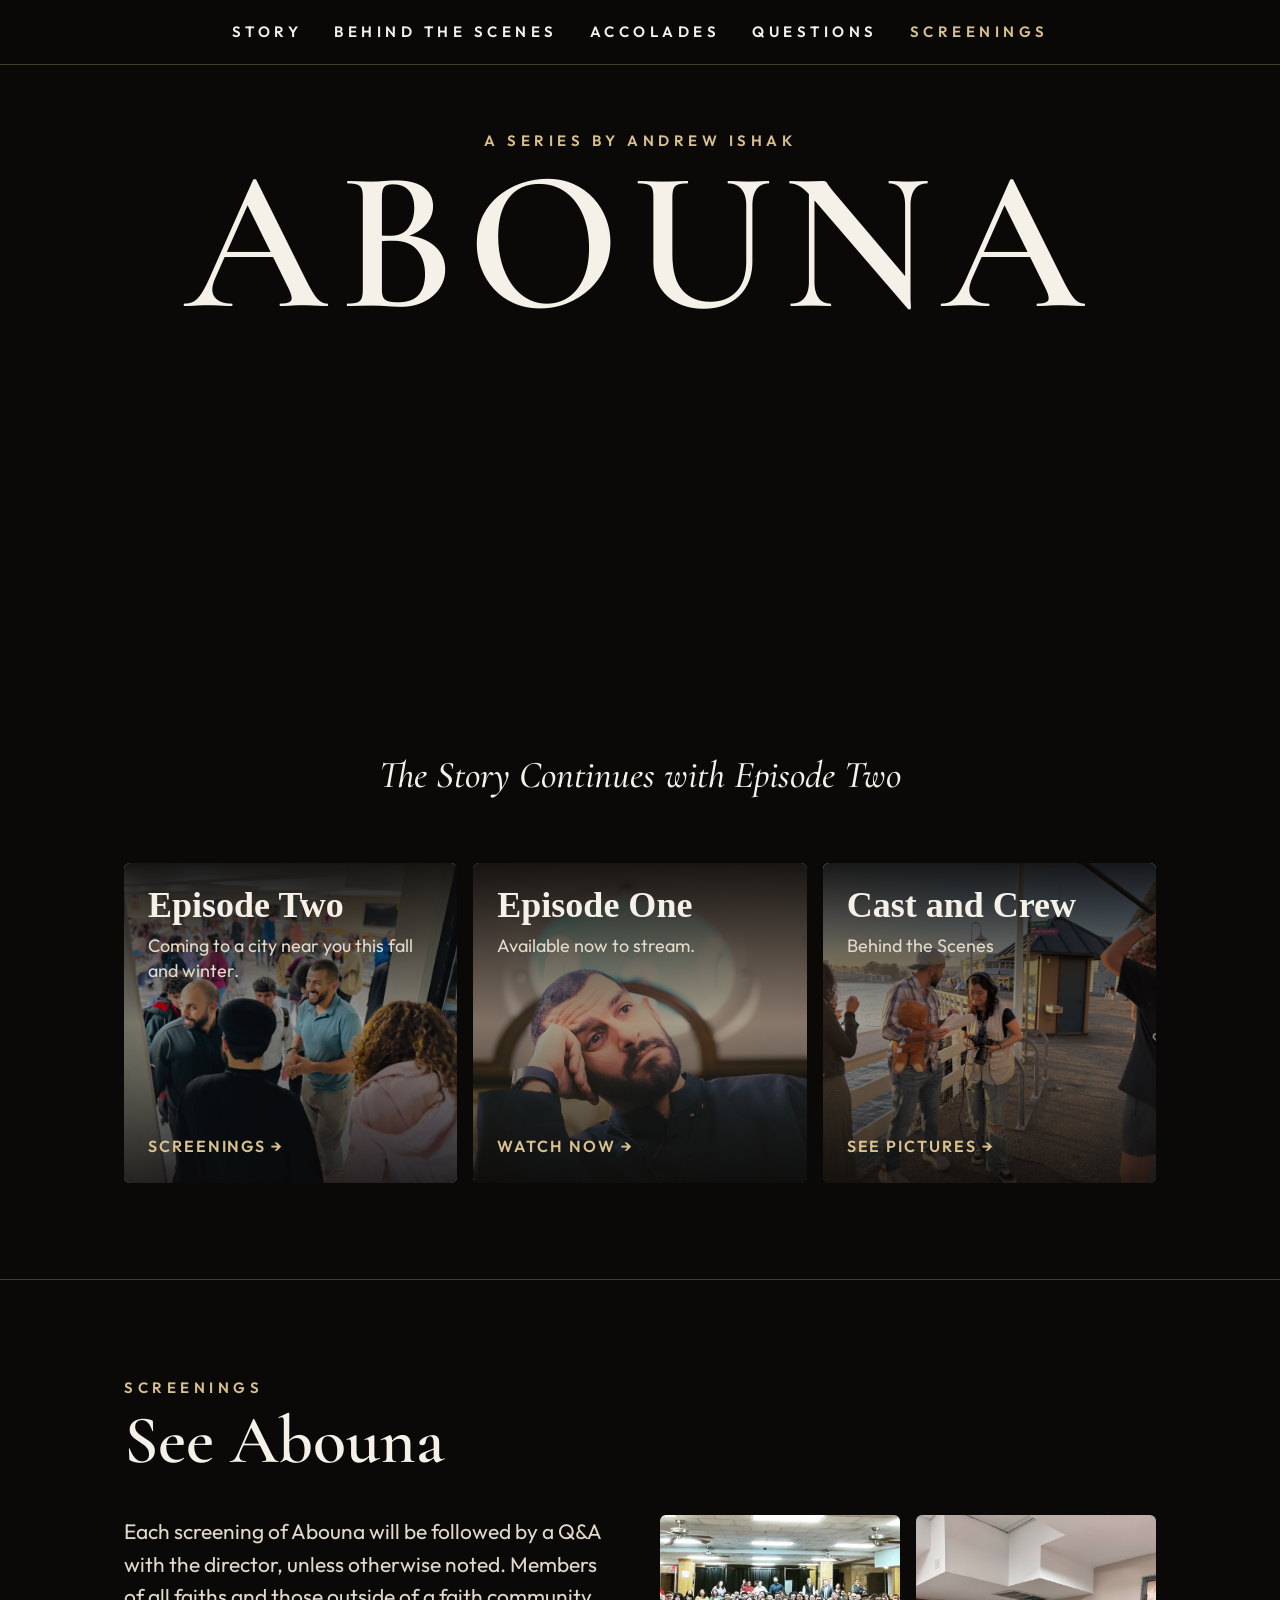
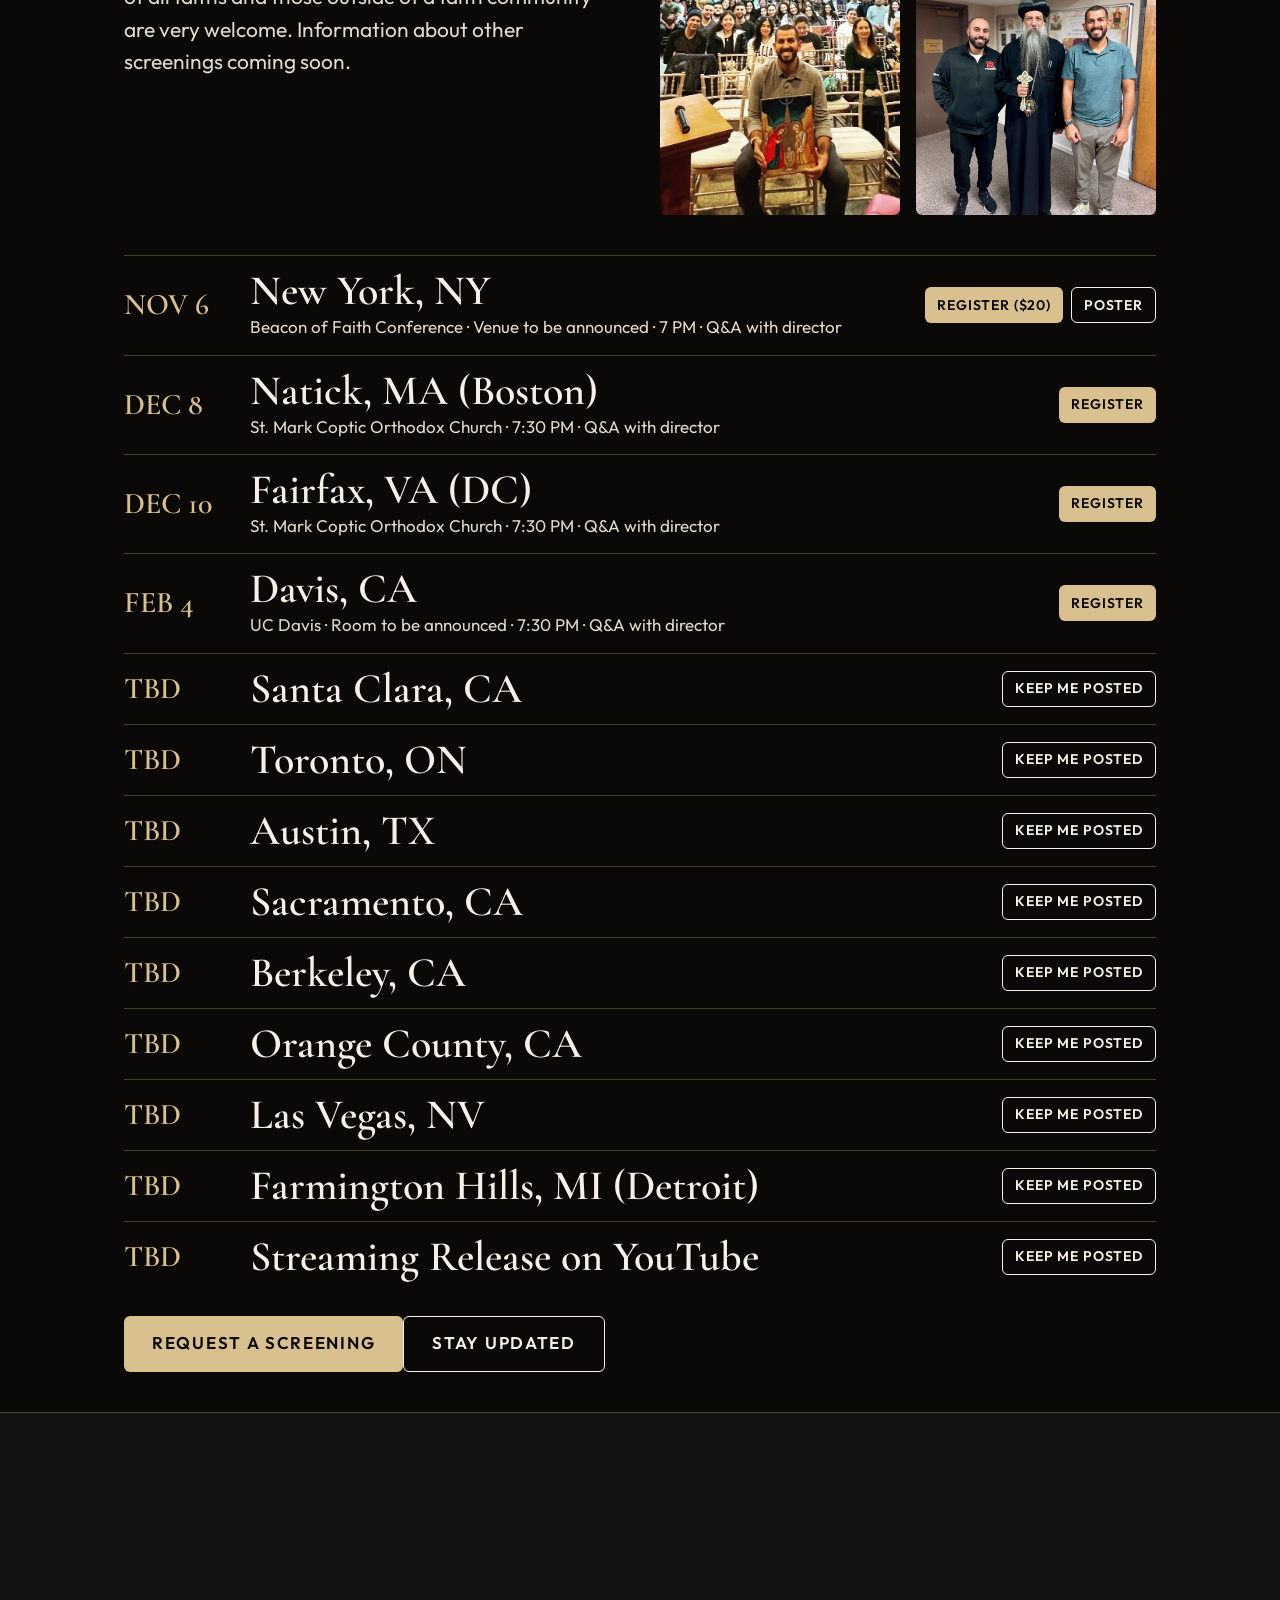
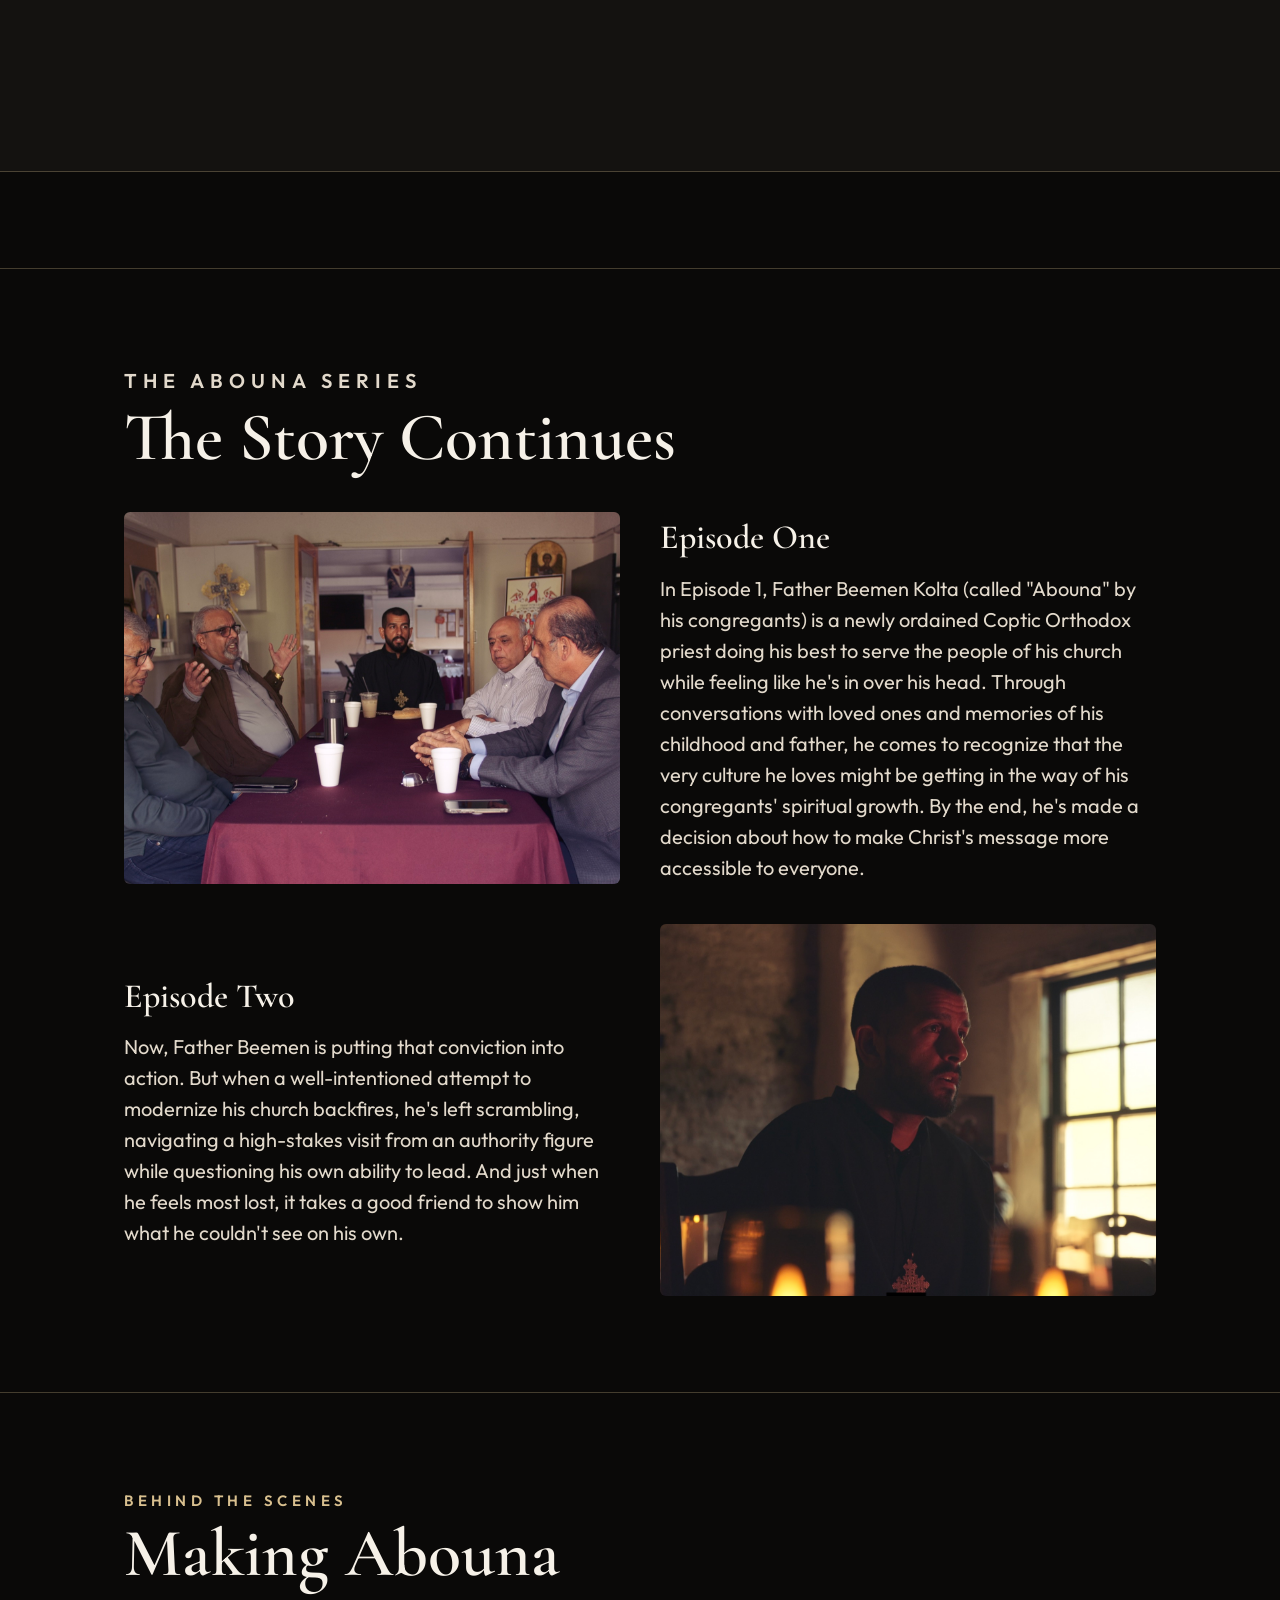
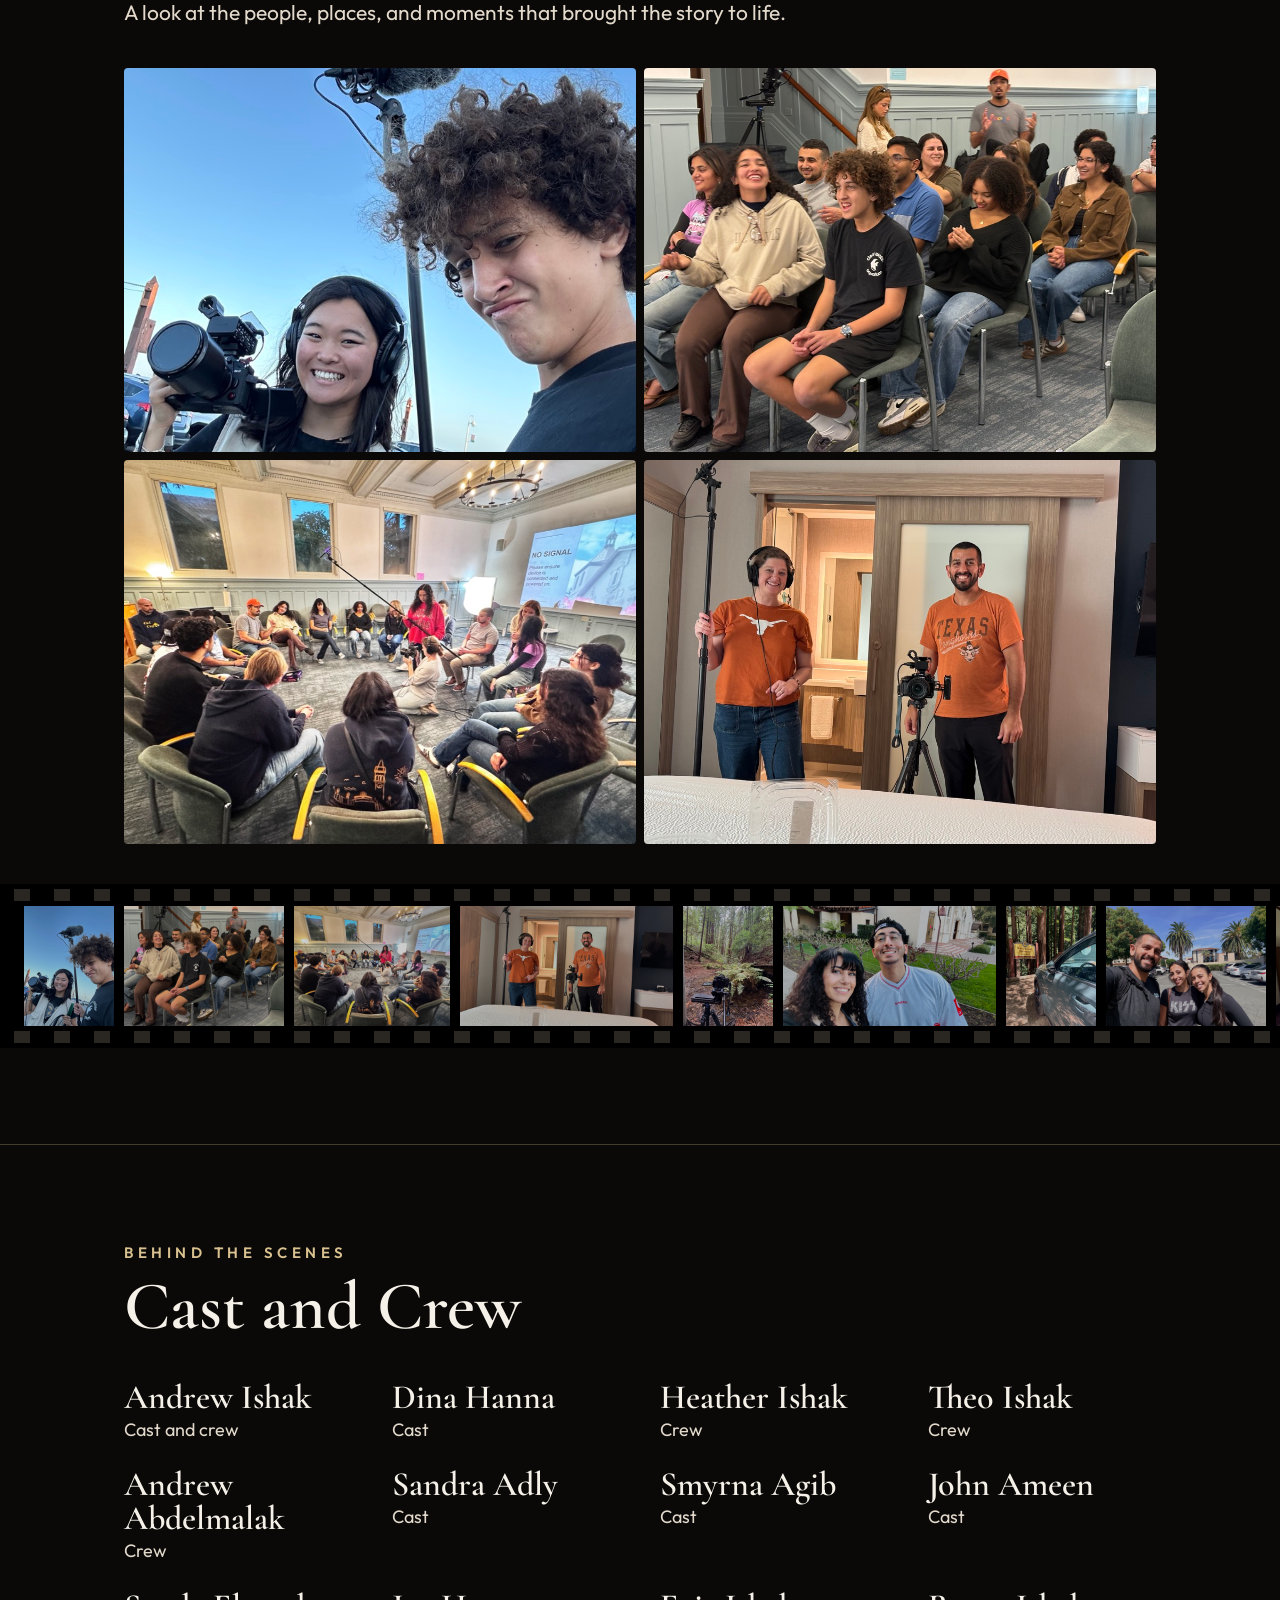
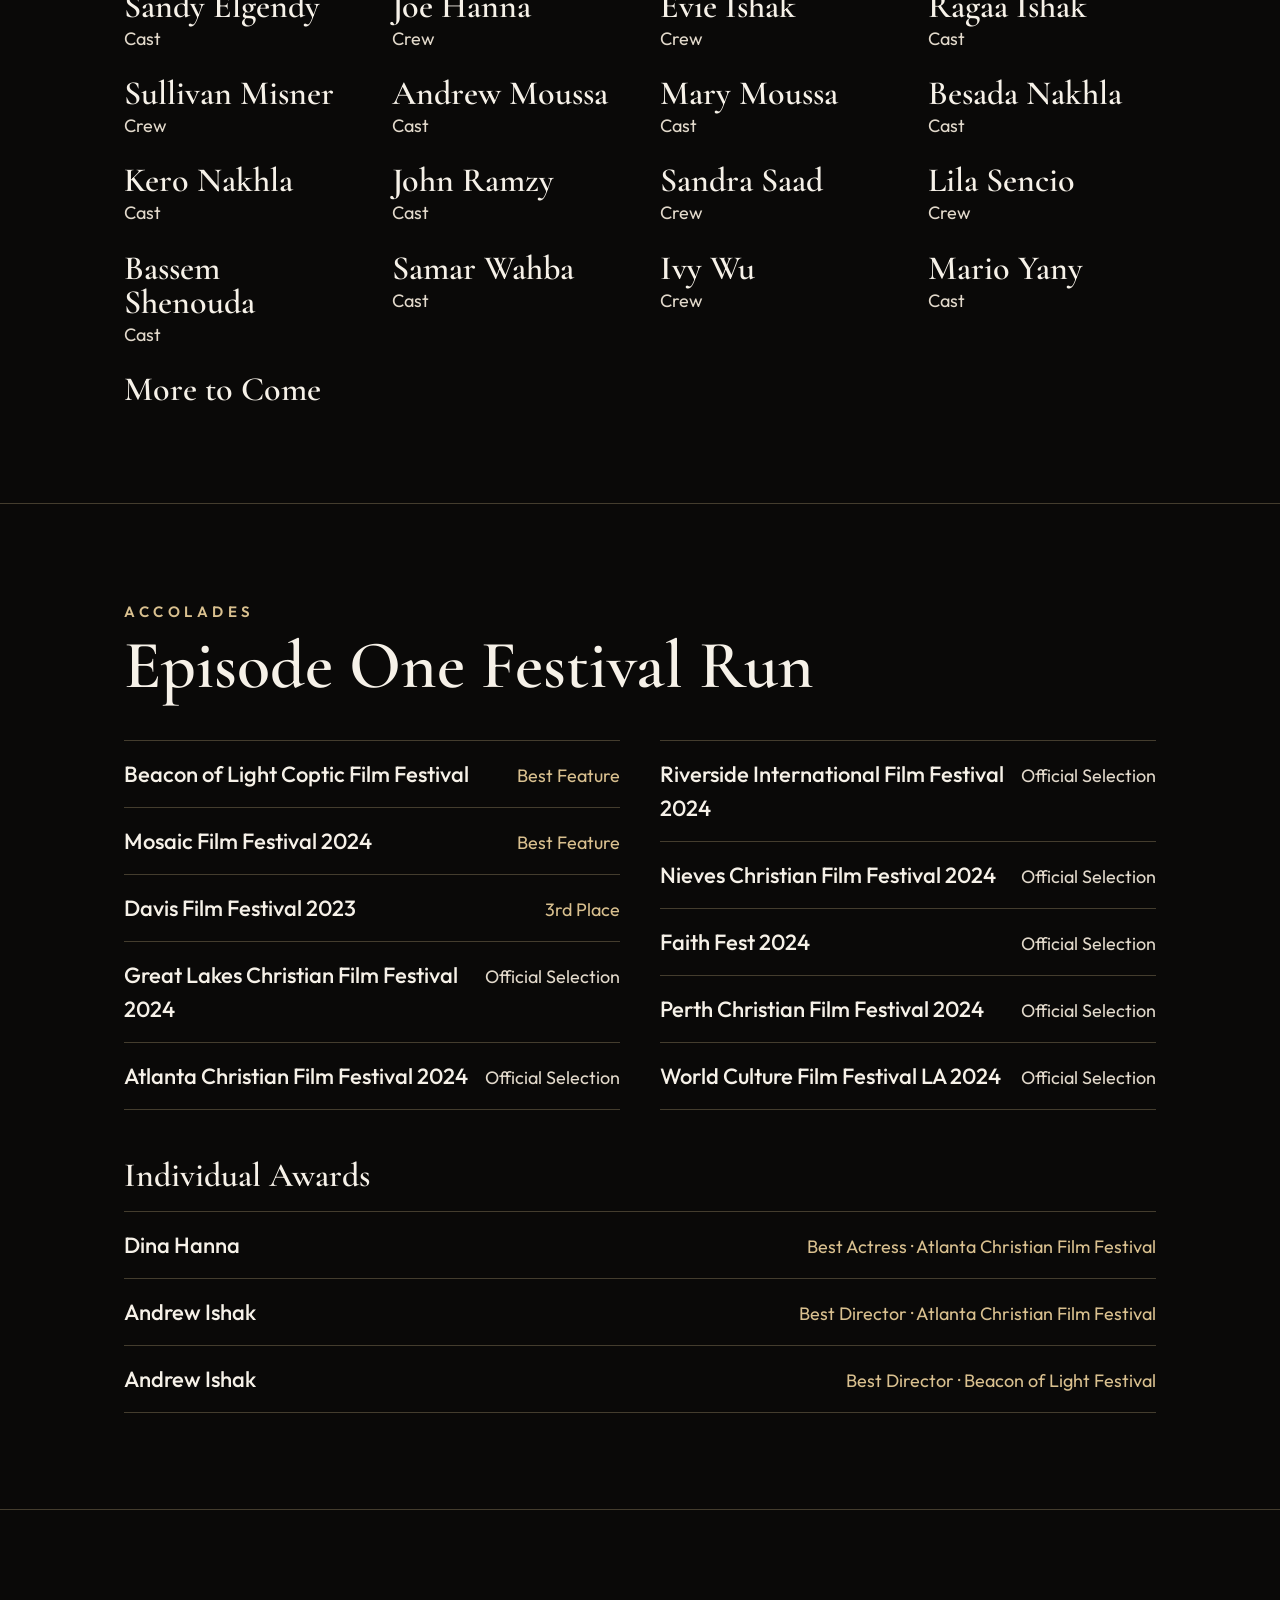
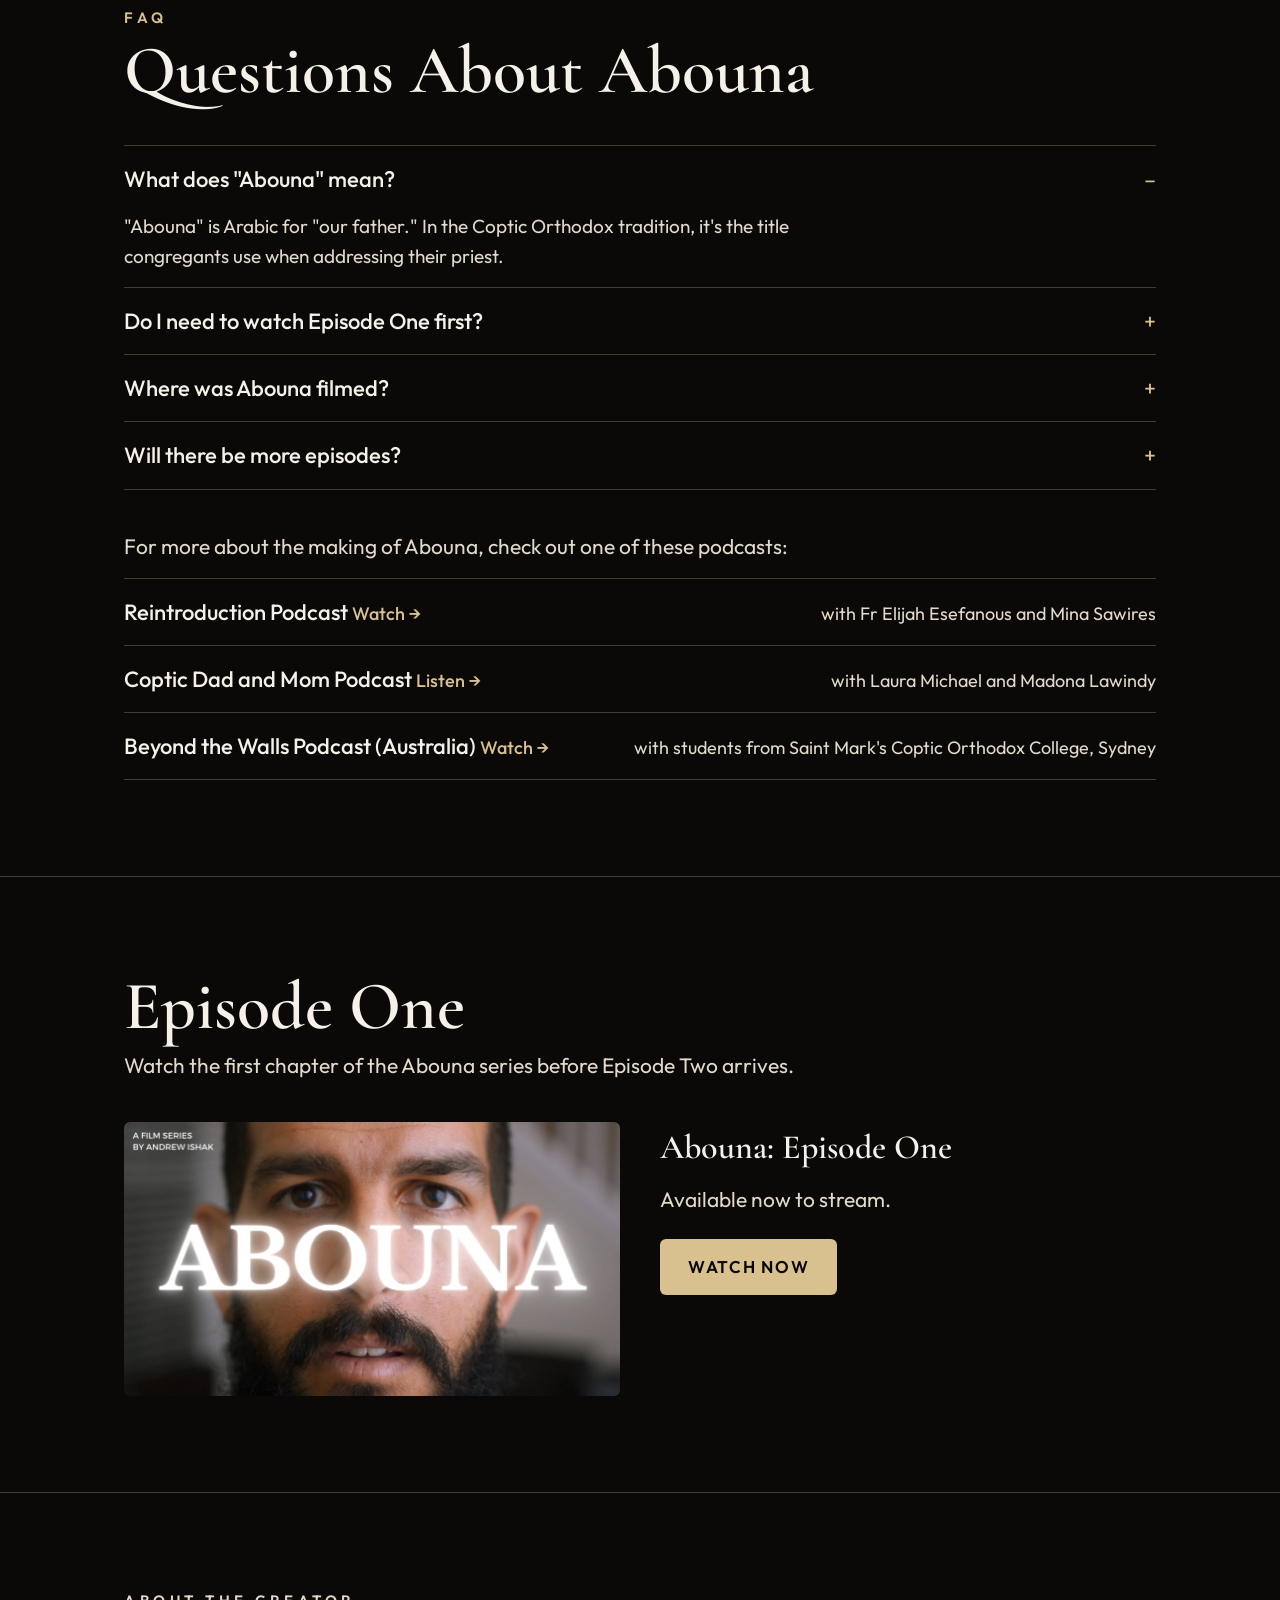
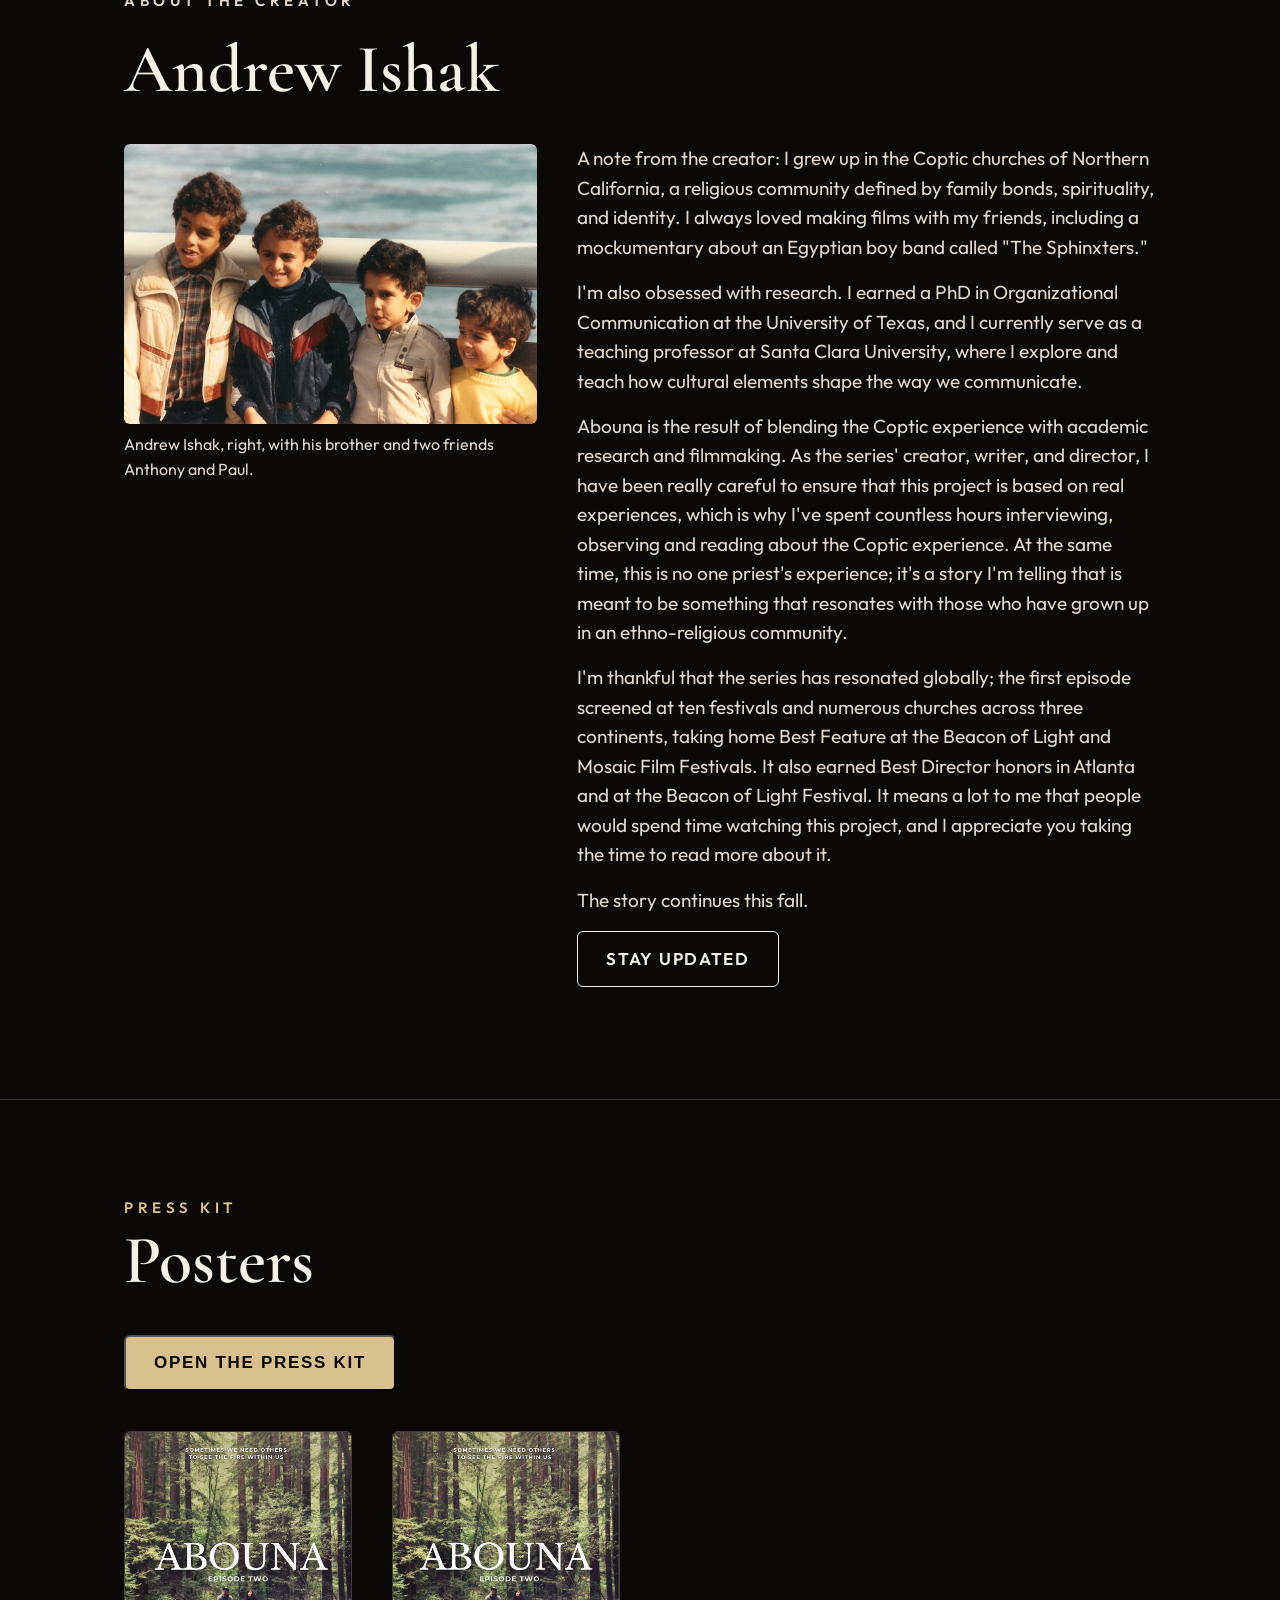
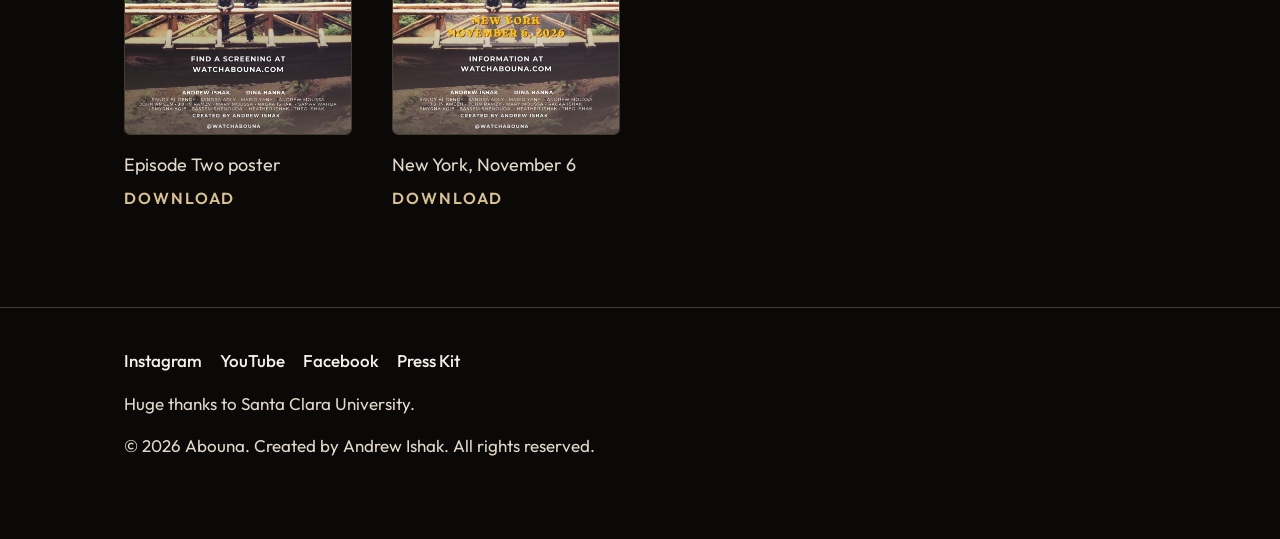
==== commit a4cb1dbd: "Screenings: Las Vegas, NV as TBD, Keep me posted Co-Authored-By: Claude Fable 5.1 <noreply@anthropic" ====
--- a/index.html
+++ b/index.html
@@ -63,6 +63,7 @@
   <div class="show"><div class="day">TBD</div><div class="what"><b>Sacramento, CA</b></div><div class="acts"><a class="btn ghost" href="/signup?screening=Sacramento%2C+CA">Keep me posted</a></div></div>
   <div class="show"><div class="day">TBD</div><div class="what"><b>Berkeley, CA</b></div><div class="acts"><a class="btn ghost" href="/signup?screening=Berkeley%2C+CA">Keep me posted</a></div></div>
   <div class="show"><div class="day">TBD</div><div class="what"><b>Orange County, CA</b></div><div class="acts"><a class="btn ghost" href="/signup?screening=Orange+County%2C+CA">Keep me posted</a></div></div>
+  <div class="show"><div class="day">TBD</div><div class="what"><b>Las Vegas, NV</b></div><div class="acts"><a class="btn ghost" href="/signup?screening=Las+Vegas%2C+NV">Keep me posted</a></div></div>
   <div class="show"><div class="day">TBD</div><div class="what"><b>Farmington Hills, MI (Detroit)</b></div><div class="acts"><a class="btn ghost" href="/signup?screening=Farmington+Hills%2C+MI+%28Detroit%29">Keep me posted</a></div></div>
   <div class="show"><div class="day">TBD</div><div class="what"><b>Streaming Release on YouTube</b></div><div class="acts"><a class="btn ghost" href="/signup?screening=Streaming+Release+on+YouTube">Keep me posted</a></div></div>
   <div class="cta" style="margin-top:var(--s3)"><a class="btn" href="/request">Request a Screening</a><a class="btn ghost" href="/signup">Stay Updated</a></div>
@@ -222,6 +223,7 @@
       ['Sacramento, CA', 38.5816, -121.4944, 'Date TBD'],
       ['Berkeley, CA', 37.8716, -122.2727, 'Date TBD'],
       ['Davis, CA', 38.5382, -121.7617, 'Feb 4 · UC Davis · Room to be announced · 7:30 PM'],
+      ['Las Vegas, NV', 36.1699, -115.1398, 'Date TBD'],
       ['Farmington Hills, MI (Detroit)', 42.4814, -83.3767, 'Date TBD'],
     ];
     for (const [city, lat, lng, line] of pins) L.circleMarker([lat, lng], gold).addTo(map).bindPopup('<b>' + city + '</b><br>' + line);
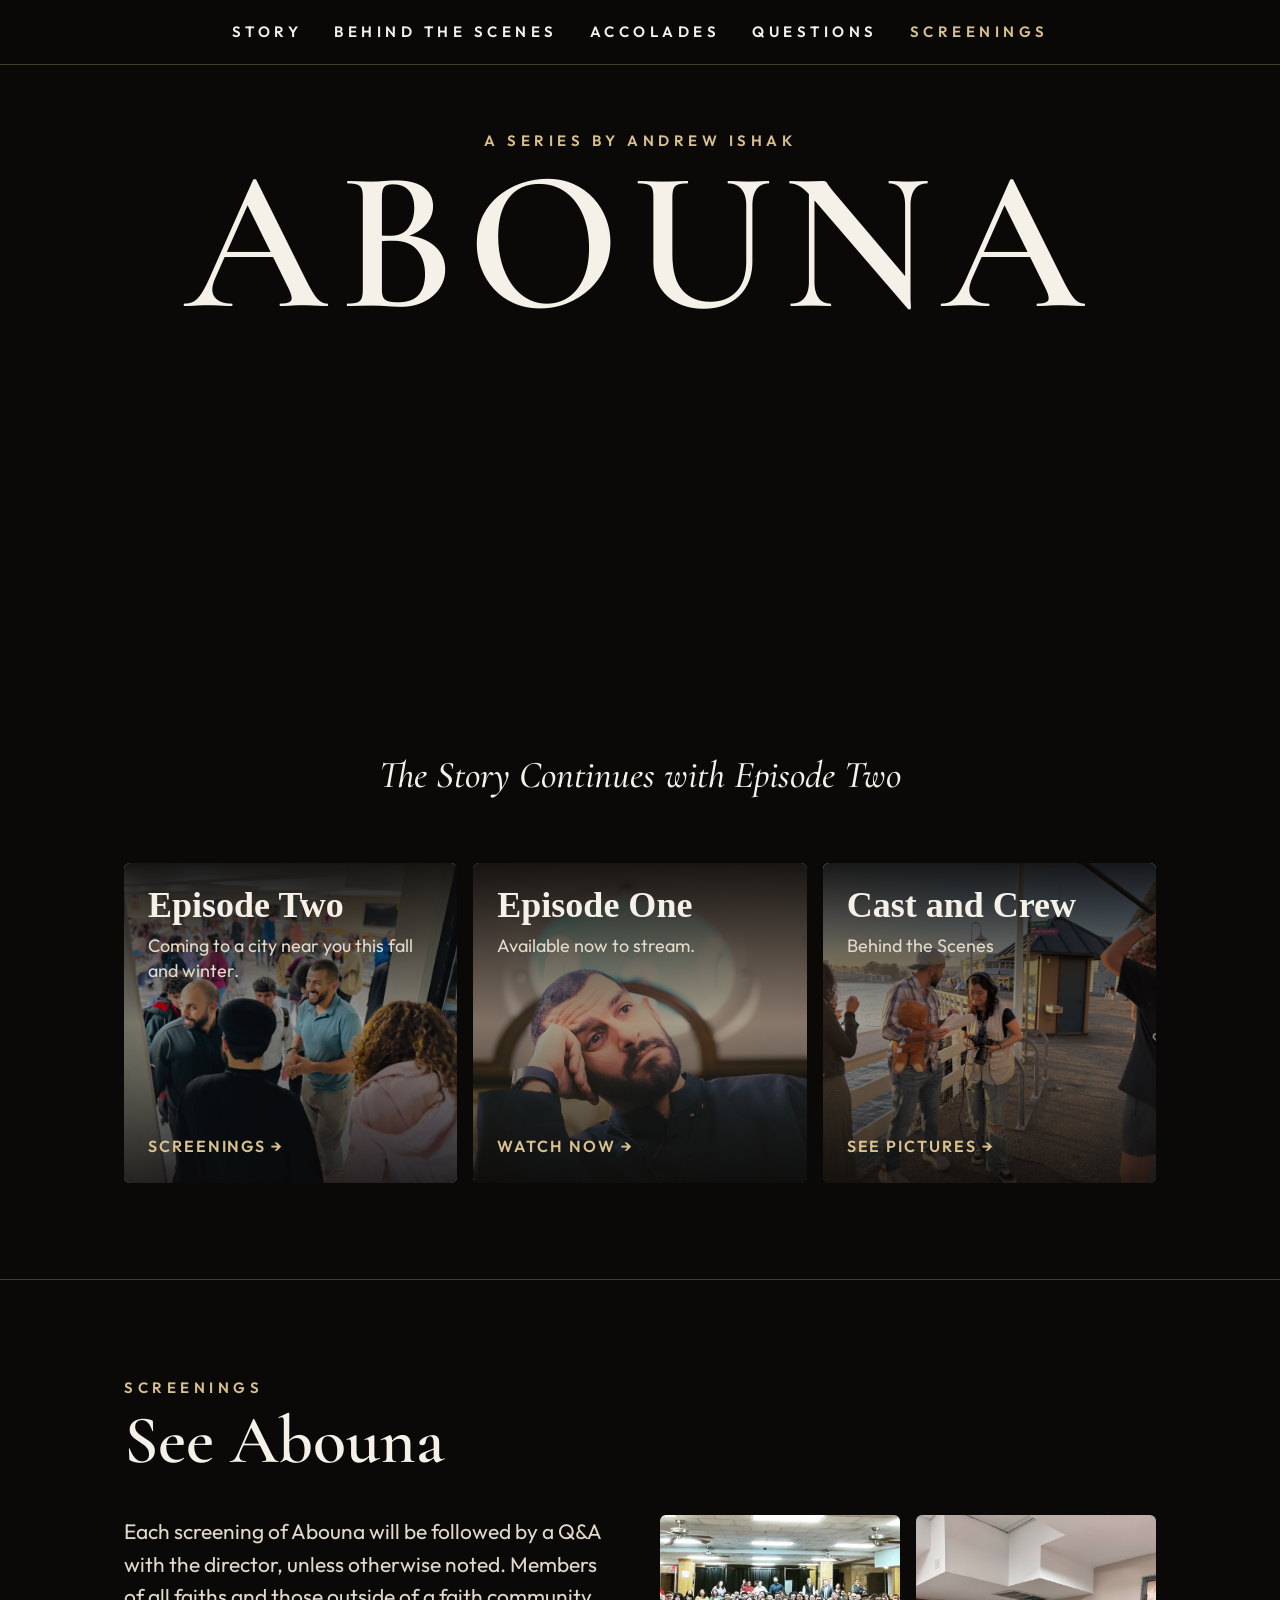
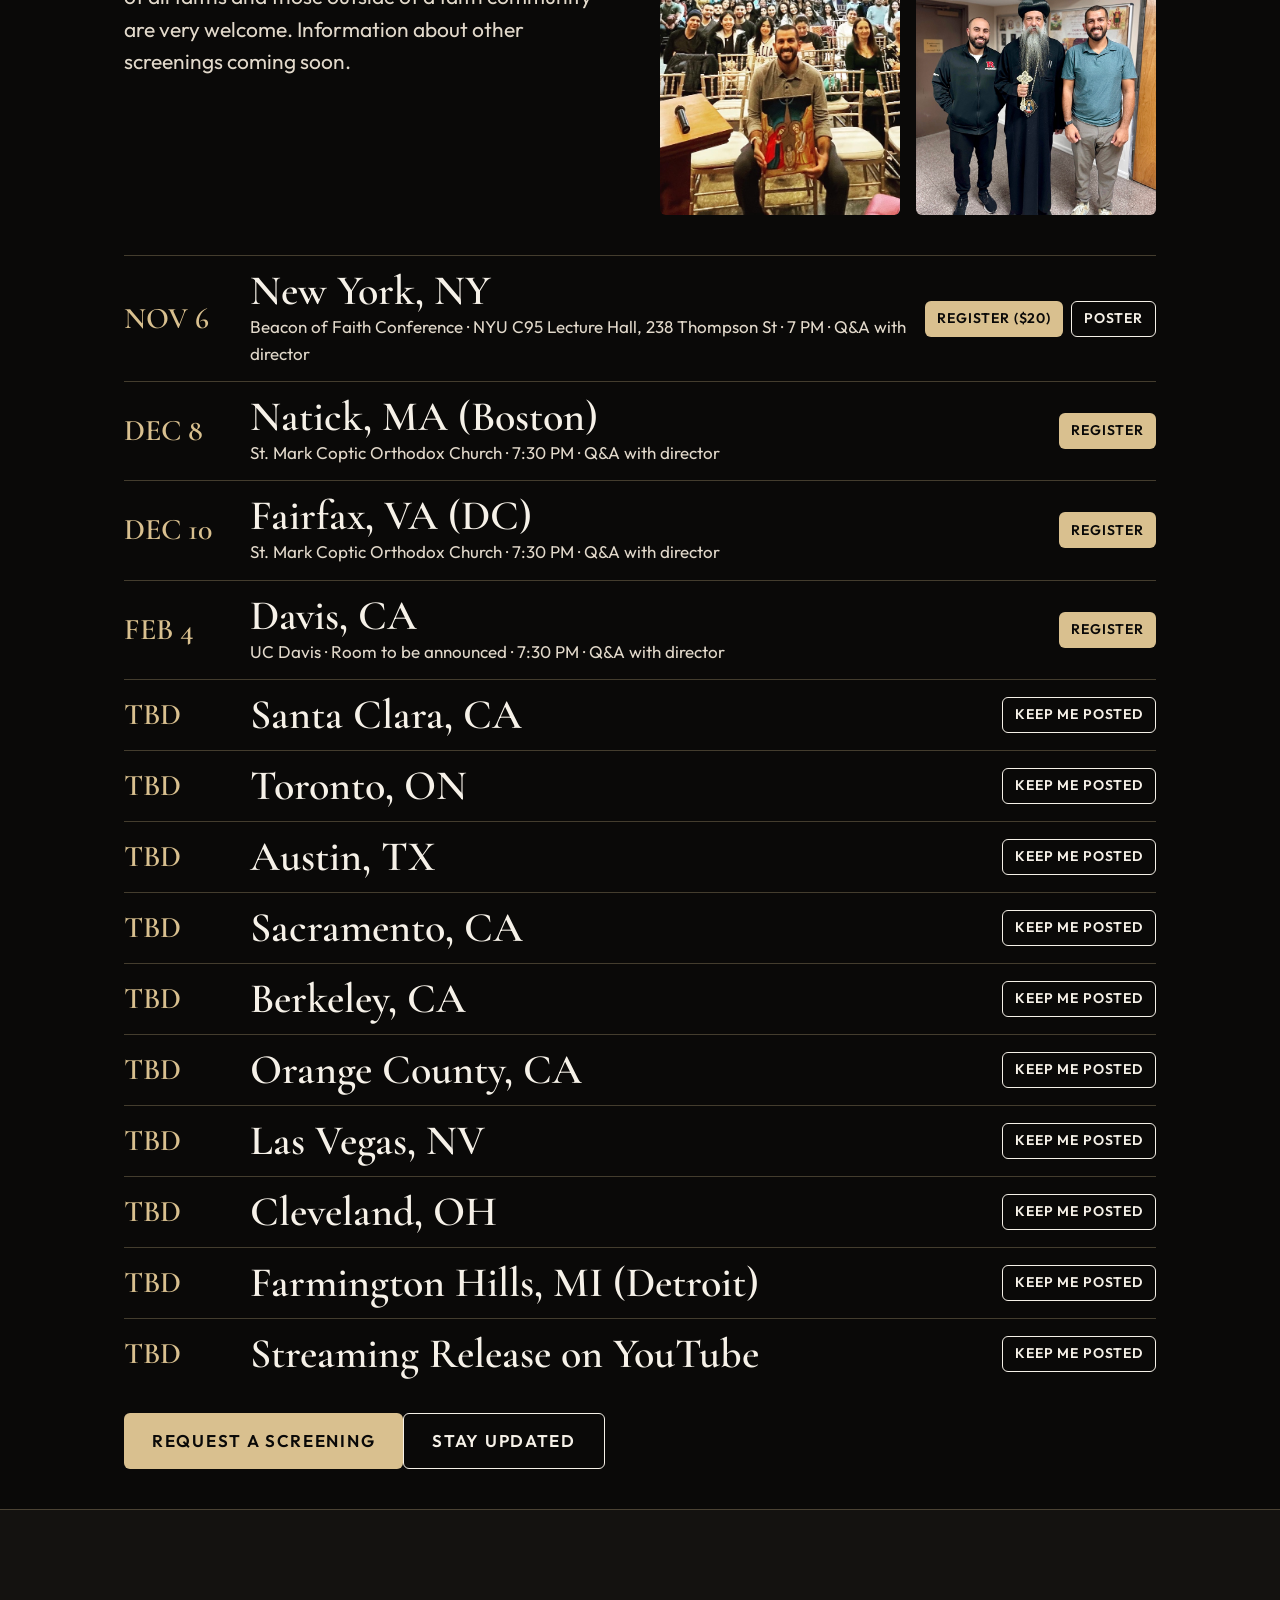
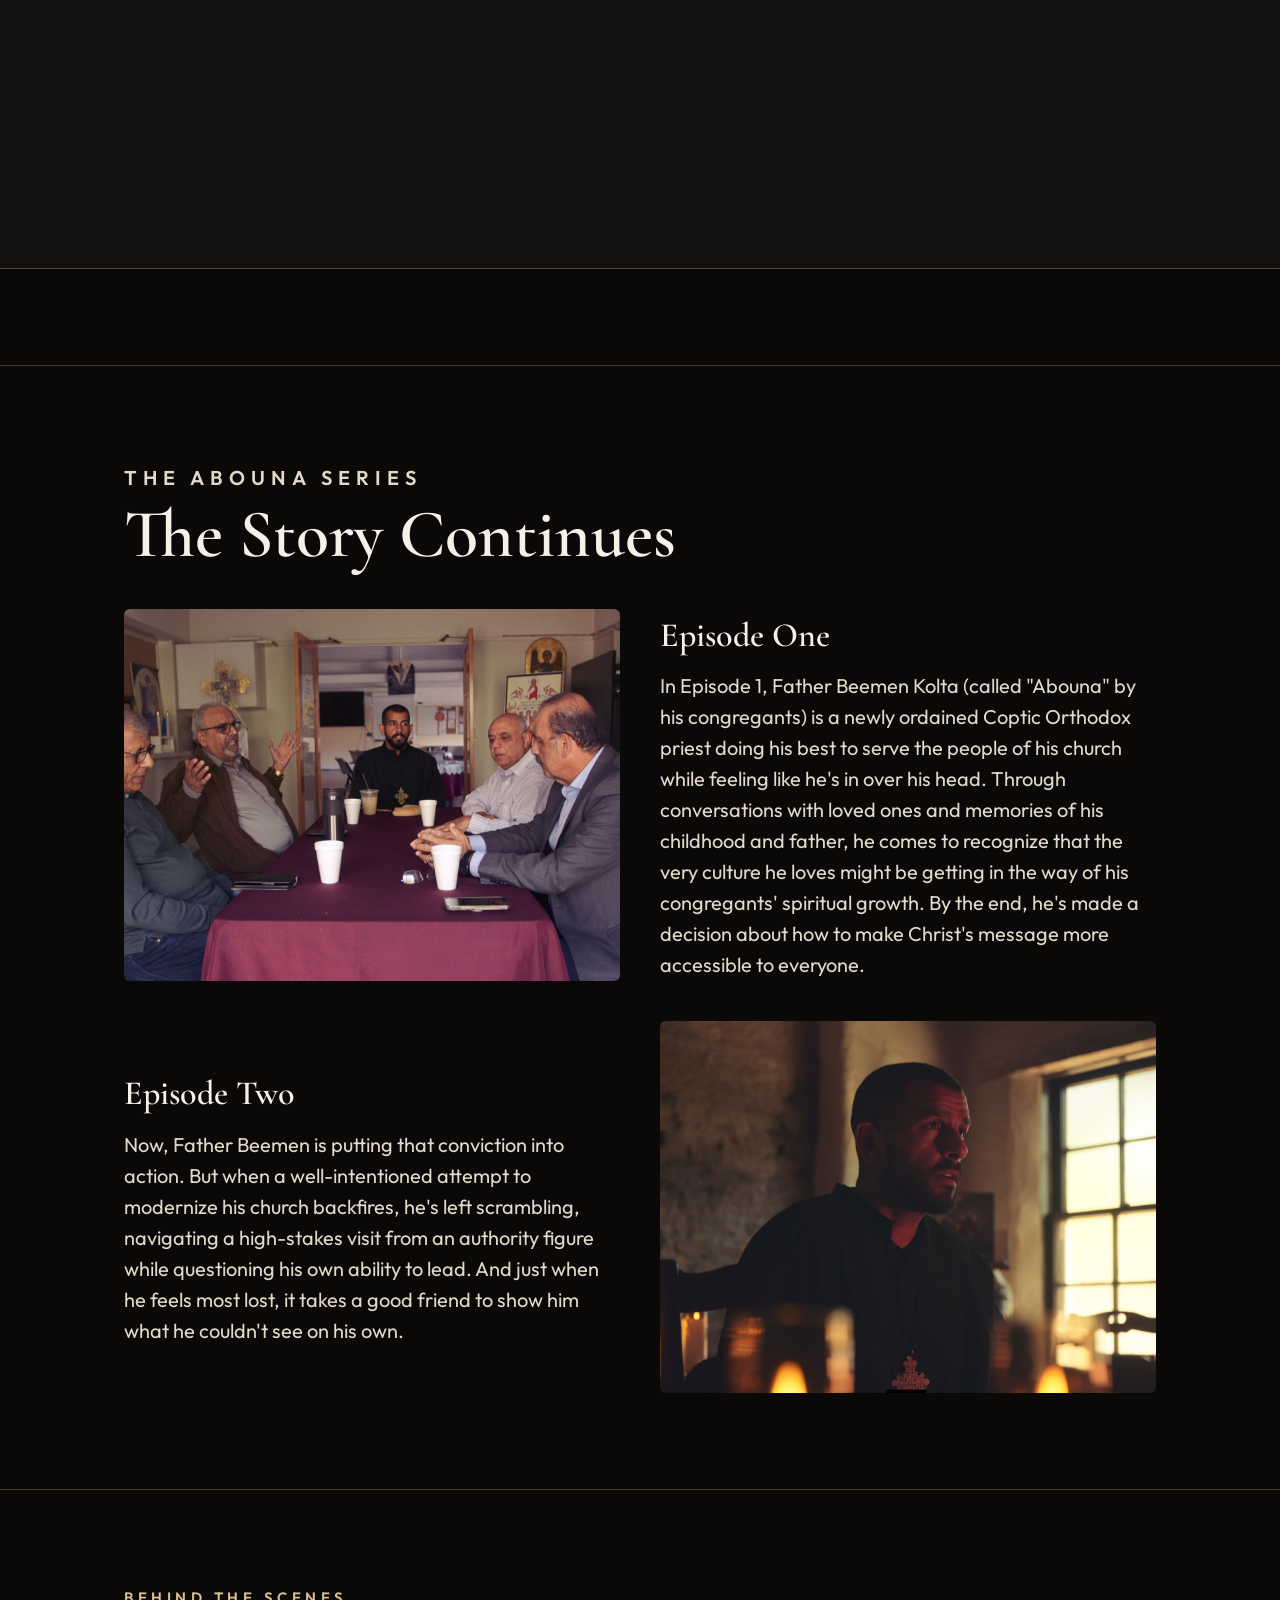
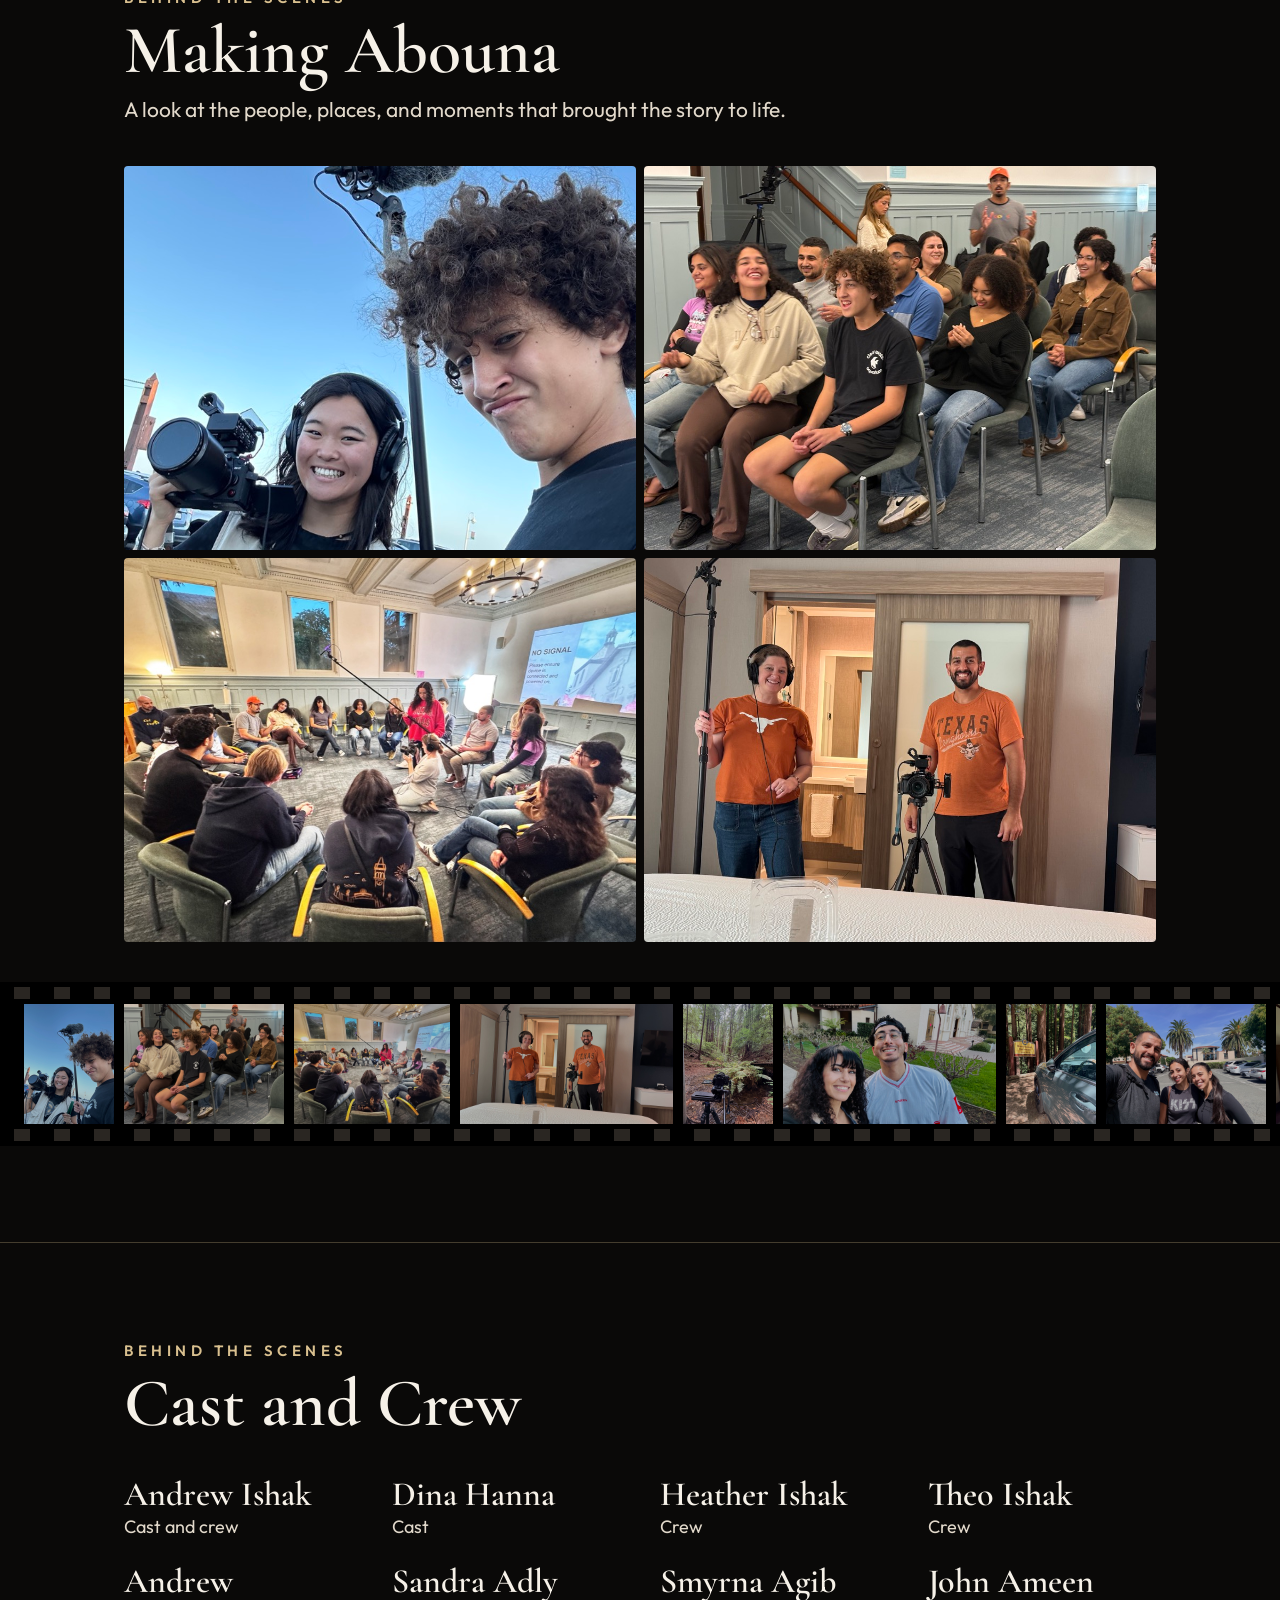
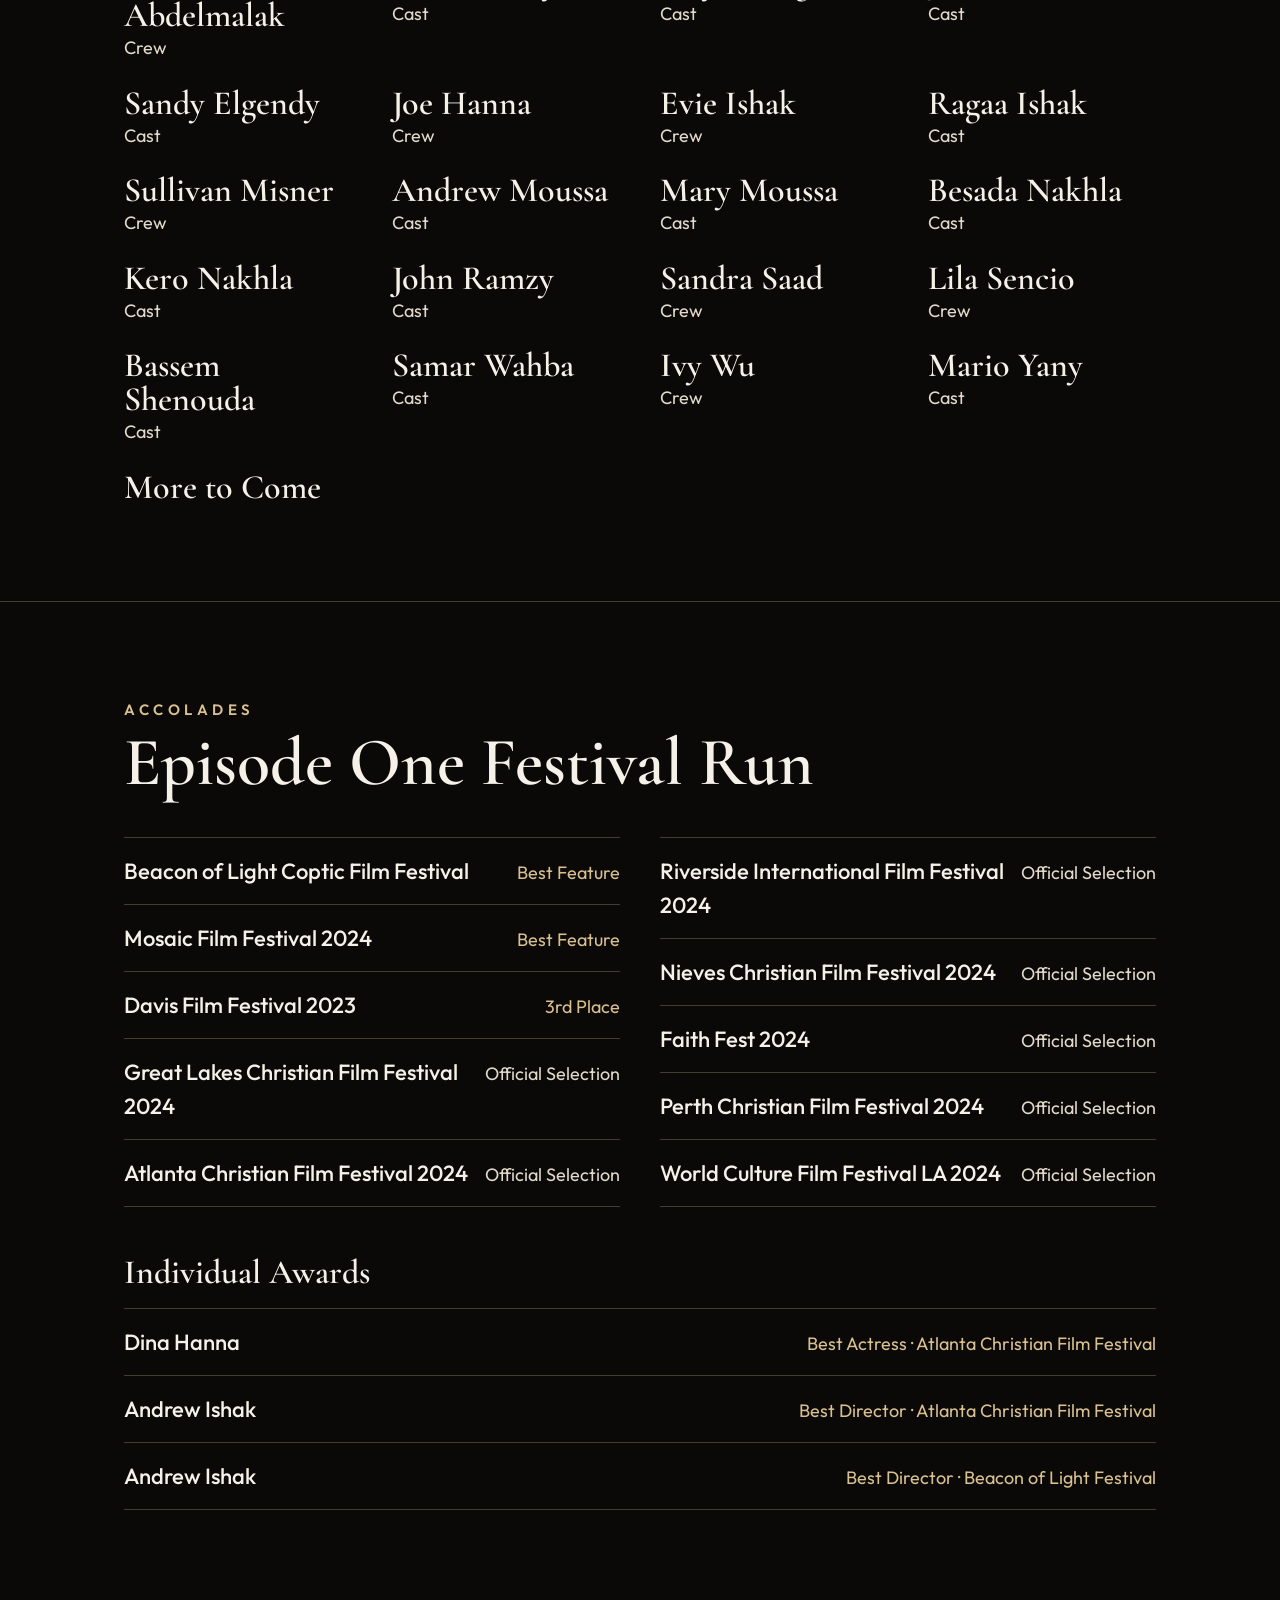
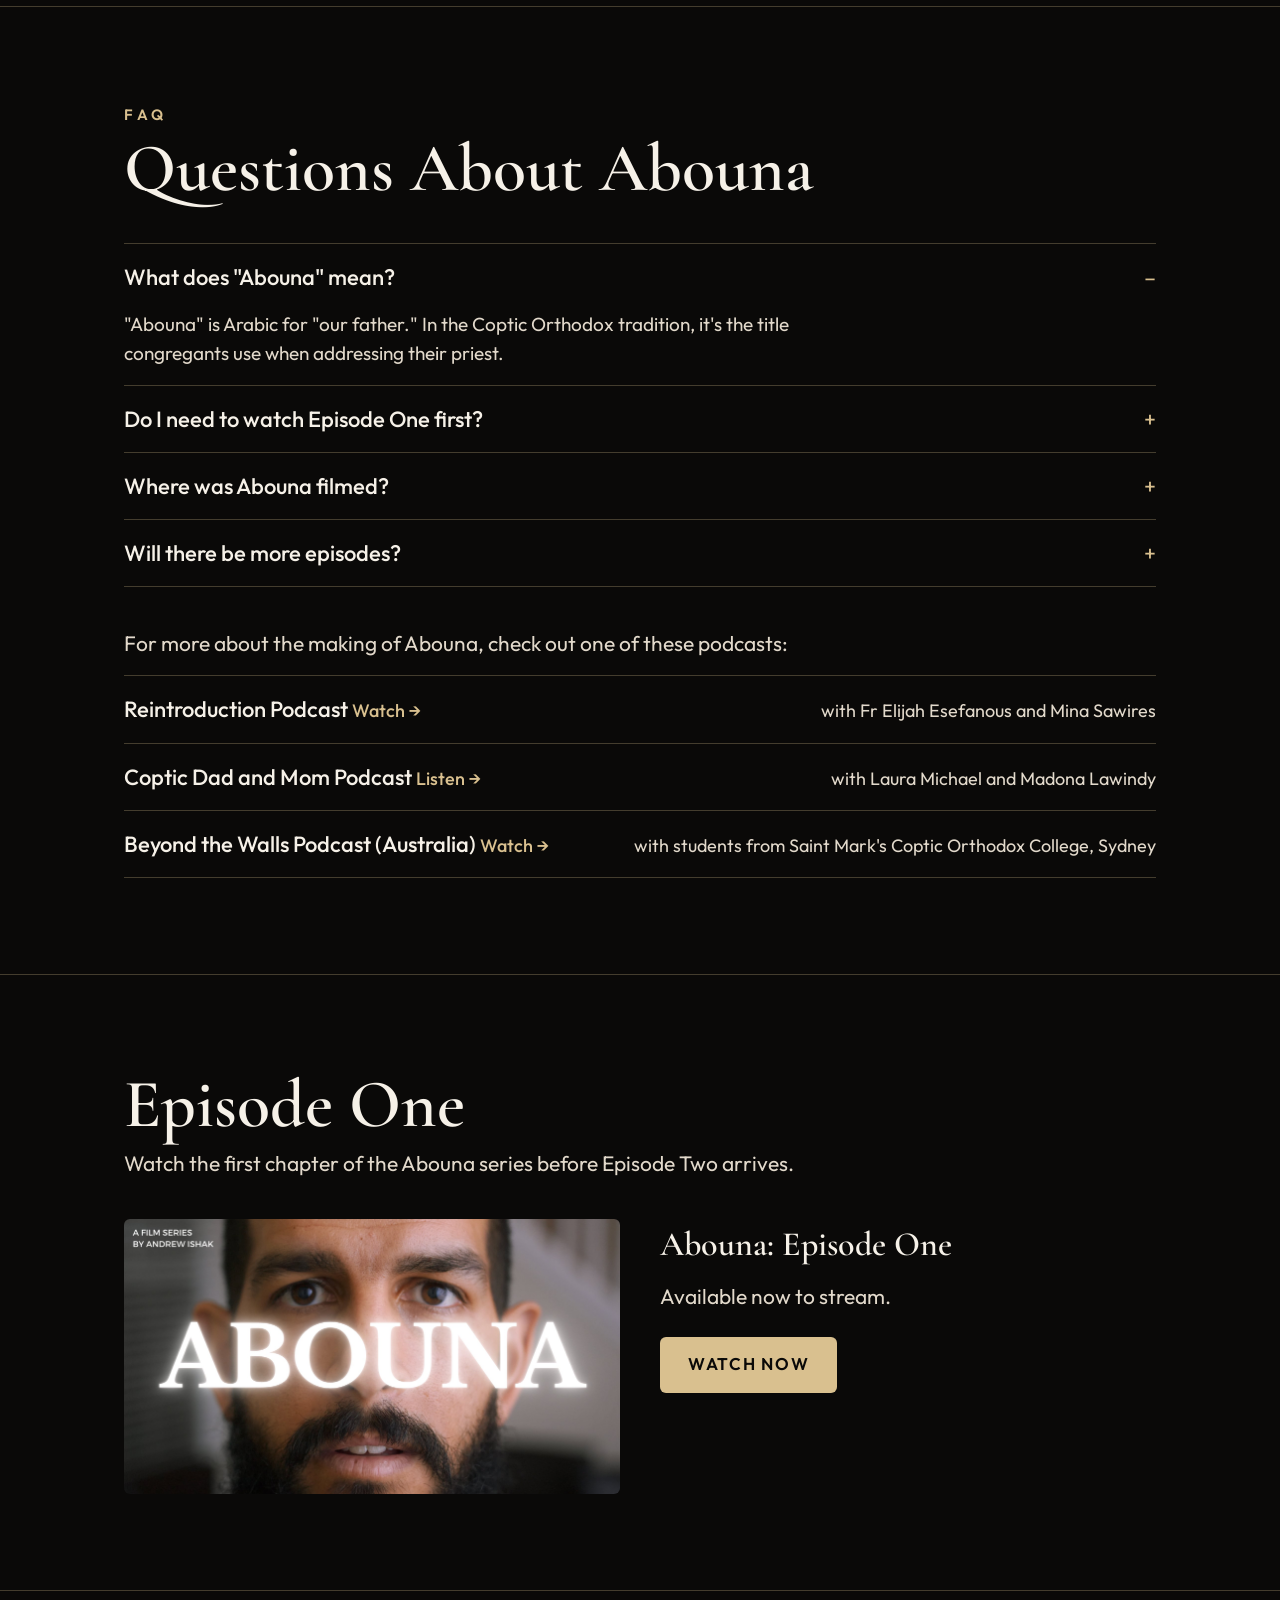
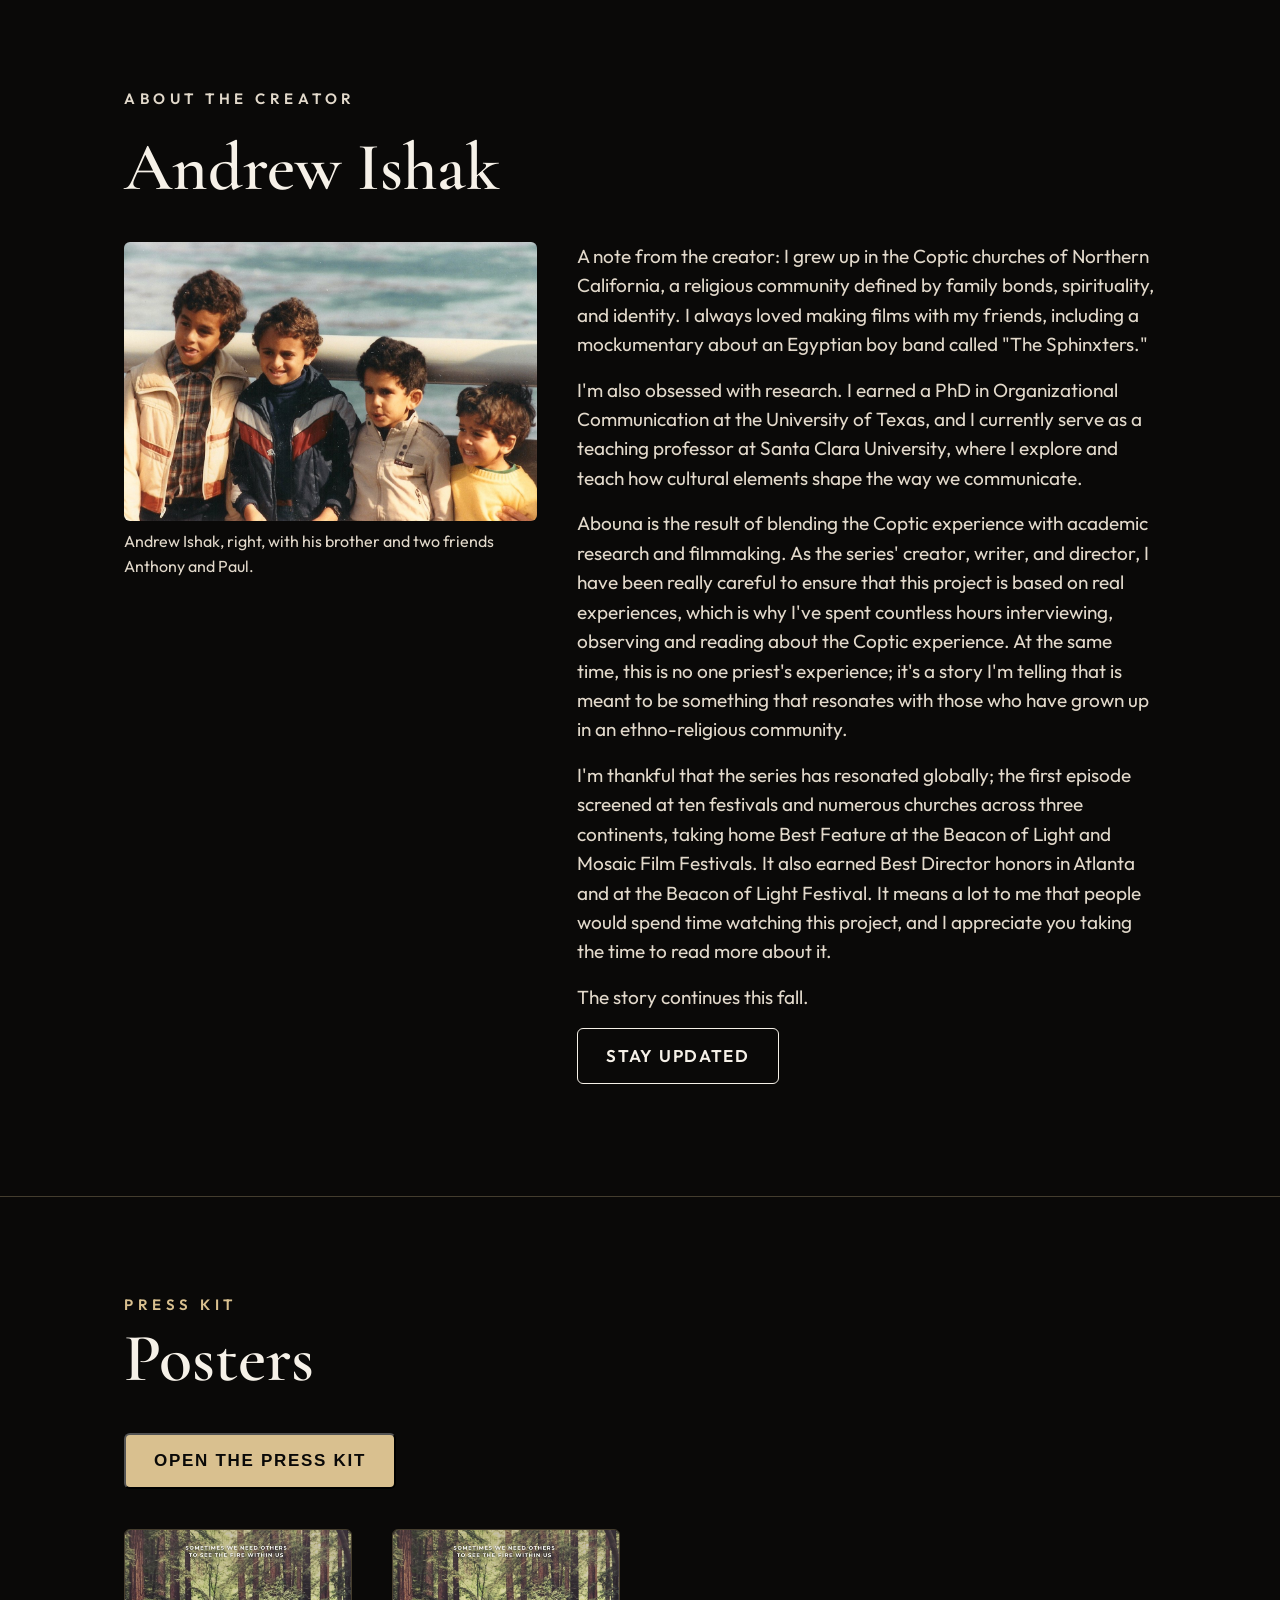
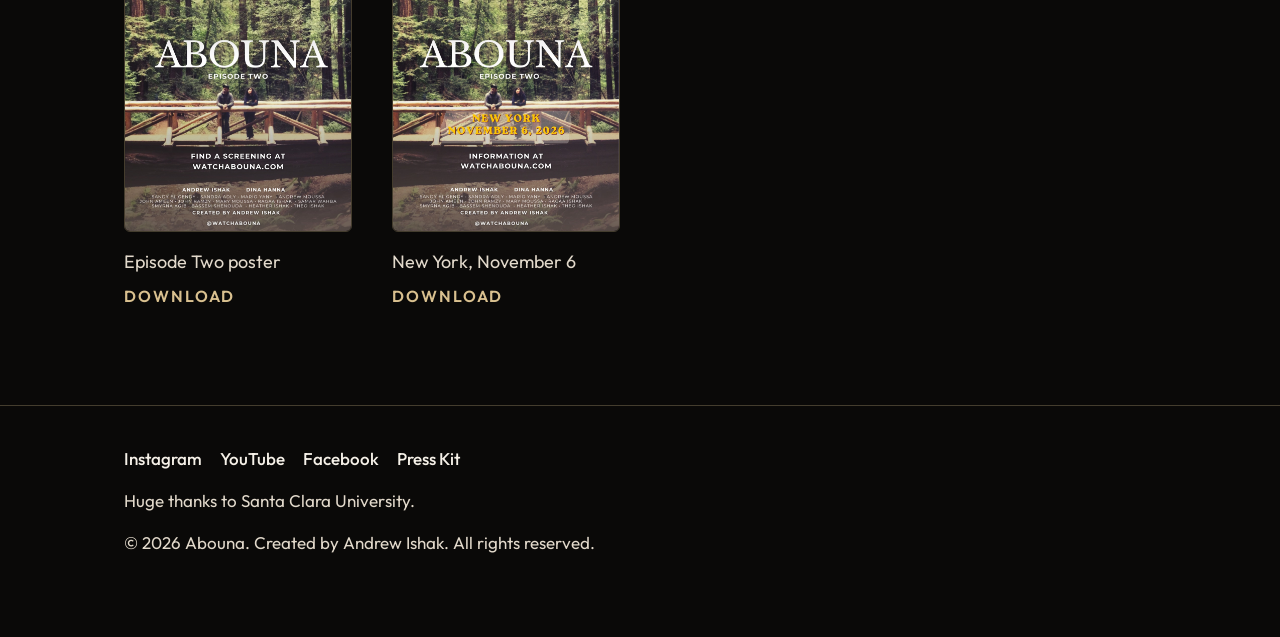
==== commit a4c1e8b0: "Screenings: New York venue is NYU C95 Lecture Hall, 238 Thompson St, 7 PM; Cleveland, OH as TBD Co-A" ====
--- a/index.html
+++ b/index.html
@@ -53,7 +53,7 @@
     <p class="lead">Each screening of Abouna will be followed by a Q&amp;A with the director, unless otherwise noted. Members of all faiths and those outside of a faith community are very welcome. Information about other screenings coming soon.</p>
     <div class="photos"><img src="/screening-01.jpg" alt=""><img src="/screening-02.jpg" alt=""></div>
   </div>
-  <div class="show"><div class="day">Nov 6</div><div class="what"><b>New York, NY</b><span>Beacon of Faith Conference · Venue to be announced · 7 PM · Q&amp;A with director</span></div><div class="acts"><a class="btn" href="https://www.zeffy.com/en-US/ticketing/bof--2026" target="_blank" rel="noopener" data-tickets>Register ($20)</a><a class="btn ghost" href="/poster-new-york.jpg" download="Abouna Episode Two - New York, November 6.jpg" data-poster="/poster-new-york-web.jpg" data-name="New York, November 6">Poster</a></div></div>
+  <div class="show"><div class="day">Nov 6</div><div class="what"><b>New York, NY</b><span>Beacon of Faith Conference · NYU C95 Lecture Hall, 238 Thompson St · 7 PM · Q&amp;A with director</span></div><div class="acts"><a class="btn" href="https://www.zeffy.com/en-US/ticketing/bof--2026" target="_blank" rel="noopener" data-tickets>Register ($20)</a><a class="btn ghost" href="/poster-new-york.jpg" download="Abouna Episode Two - New York, November 6.jpg" data-poster="/poster-new-york-web.jpg" data-name="New York, November 6">Poster</a></div></div>
   <div class="show"><div class="day">Dec 8</div><div class="what"><b>Natick, MA (Boston)</b><span>St. Mark Coptic Orthodox Church · 7:30 PM · Q&amp;A with director</span></div><div class="acts"><a class="btn" href="/rsvp?s=boston-2026-12-08">Register</a></div></div>
   <div class="show"><div class="day">Dec 10</div><div class="what"><b>Fairfax, VA (DC)</b><span>St. Mark Coptic Orthodox Church · 7:30 PM · Q&amp;A with director</span></div><div class="acts"><a class="btn" href="/rsvp?s=dc-2026-12-10">Register</a></div></div>
   <div class="show"><div class="day">Feb 4</div><div class="what"><b>Davis, CA</b><span>UC Davis · Room to be announced · 7:30 PM · Q&amp;A with director</span></div><div class="acts"><a class="btn" href="/rsvp?s=davis-2027-02-04">Register</a></div></div>
@@ -64,6 +64,7 @@
   <div class="show"><div class="day">TBD</div><div class="what"><b>Berkeley, CA</b></div><div class="acts"><a class="btn ghost" href="/signup?screening=Berkeley%2C+CA">Keep me posted</a></div></div>
   <div class="show"><div class="day">TBD</div><div class="what"><b>Orange County, CA</b></div><div class="acts"><a class="btn ghost" href="/signup?screening=Orange+County%2C+CA">Keep me posted</a></div></div>
   <div class="show"><div class="day">TBD</div><div class="what"><b>Las Vegas, NV</b></div><div class="acts"><a class="btn ghost" href="/signup?screening=Las+Vegas%2C+NV">Keep me posted</a></div></div>
+  <div class="show"><div class="day">TBD</div><div class="what"><b>Cleveland, OH</b></div><div class="acts"><a class="btn ghost" href="/signup?screening=Cleveland%2C+OH">Keep me posted</a></div></div>
   <div class="show"><div class="day">TBD</div><div class="what"><b>Farmington Hills, MI (Detroit)</b></div><div class="acts"><a class="btn ghost" href="/signup?screening=Farmington+Hills%2C+MI+%28Detroit%29">Keep me posted</a></div></div>
   <div class="show"><div class="day">TBD</div><div class="what"><b>Streaming Release on YouTube</b></div><div class="acts"><a class="btn ghost" href="/signup?screening=Streaming+Release+on+YouTube">Keep me posted</a></div></div>
   <div class="cta" style="margin-top:var(--s3)"><a class="btn" href="/request">Request a Screening</a><a class="btn ghost" href="/signup">Stay Updated</a></div>
@@ -213,7 +214,7 @@
     L.tileLayer('https://tile.openstreetmap.org/{z}/{x}/{y}.png', { attribution: '© OpenStreetMap contributors', maxZoom: 18 }).addTo(map);
     const gold = { radius: 10, color: '#d9c08f', fillColor: '#d9c08f', fillOpacity: 0.95, weight: 2 };
     const pins = [
-      ['New York, NY', 40.7549, -73.984, 'Nov 6 · Beacon of Faith Conference · 7 PM'],
+      ['New York, NY', 40.729, -73.9985, 'Nov 6 · Beacon of Faith Conference · NYU C95 Lecture Hall, 238 Thompson St · 7 PM'],
       ['Santa Clara, CA', 37.3541, -121.9552, 'Date TBD'],
       ['Orange County, CA', 33.7175, -117.8311, 'Date TBD'],
       ['Austin, TX', 30.2672, -97.7431, 'Date TBD'],
@@ -224,6 +225,7 @@
       ['Berkeley, CA', 37.8716, -122.2727, 'Date TBD'],
       ['Davis, CA', 38.5382, -121.7617, 'Feb 4 · UC Davis · Room to be announced · 7:30 PM'],
       ['Las Vegas, NV', 36.1699, -115.1398, 'Date TBD'],
+      ['Cleveland, OH', 41.4993, -81.6944, 'Date TBD'],
       ['Farmington Hills, MI (Detroit)', 42.4814, -83.3767, 'Date TBD'],
     ];
     for (const [city, lat, lng, line] of pins) L.circleMarker([lat, lng], gold).addTo(map).bindPopup('<b>' + city + '</b><br>' + line);
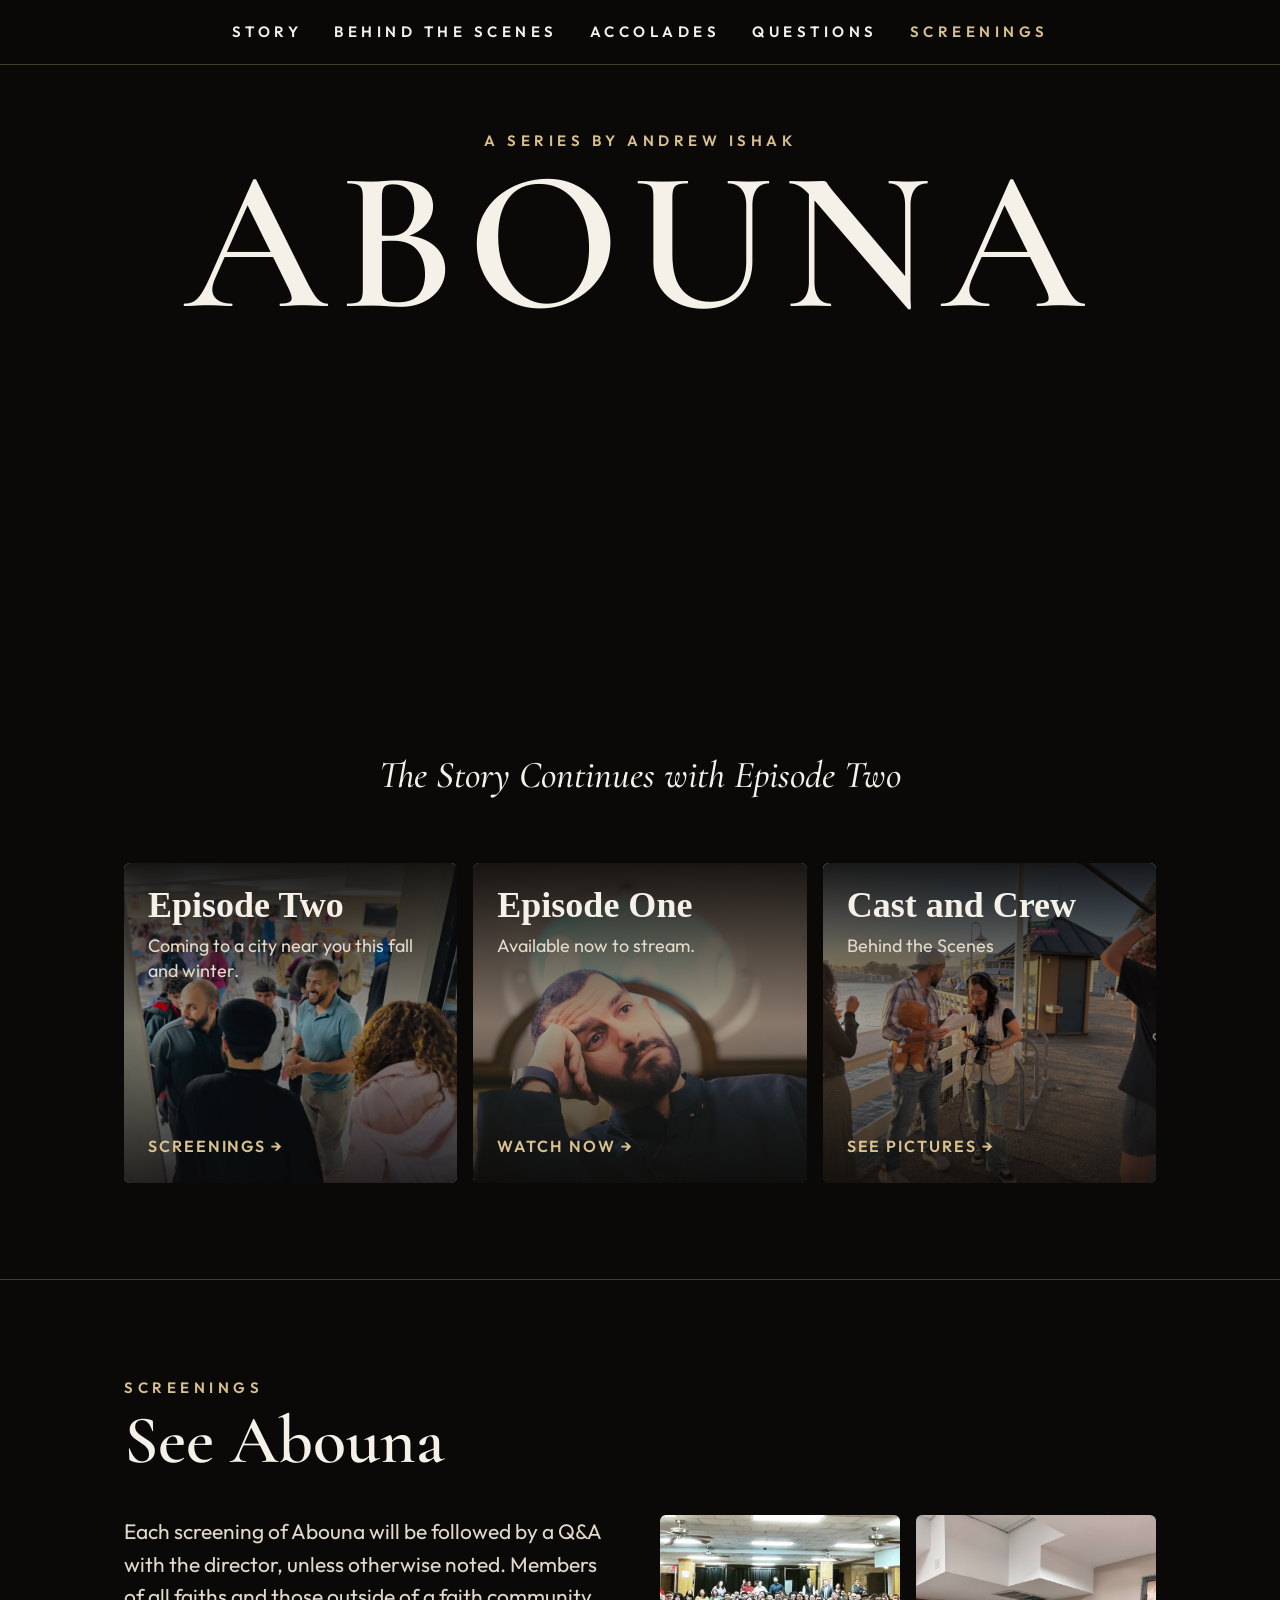
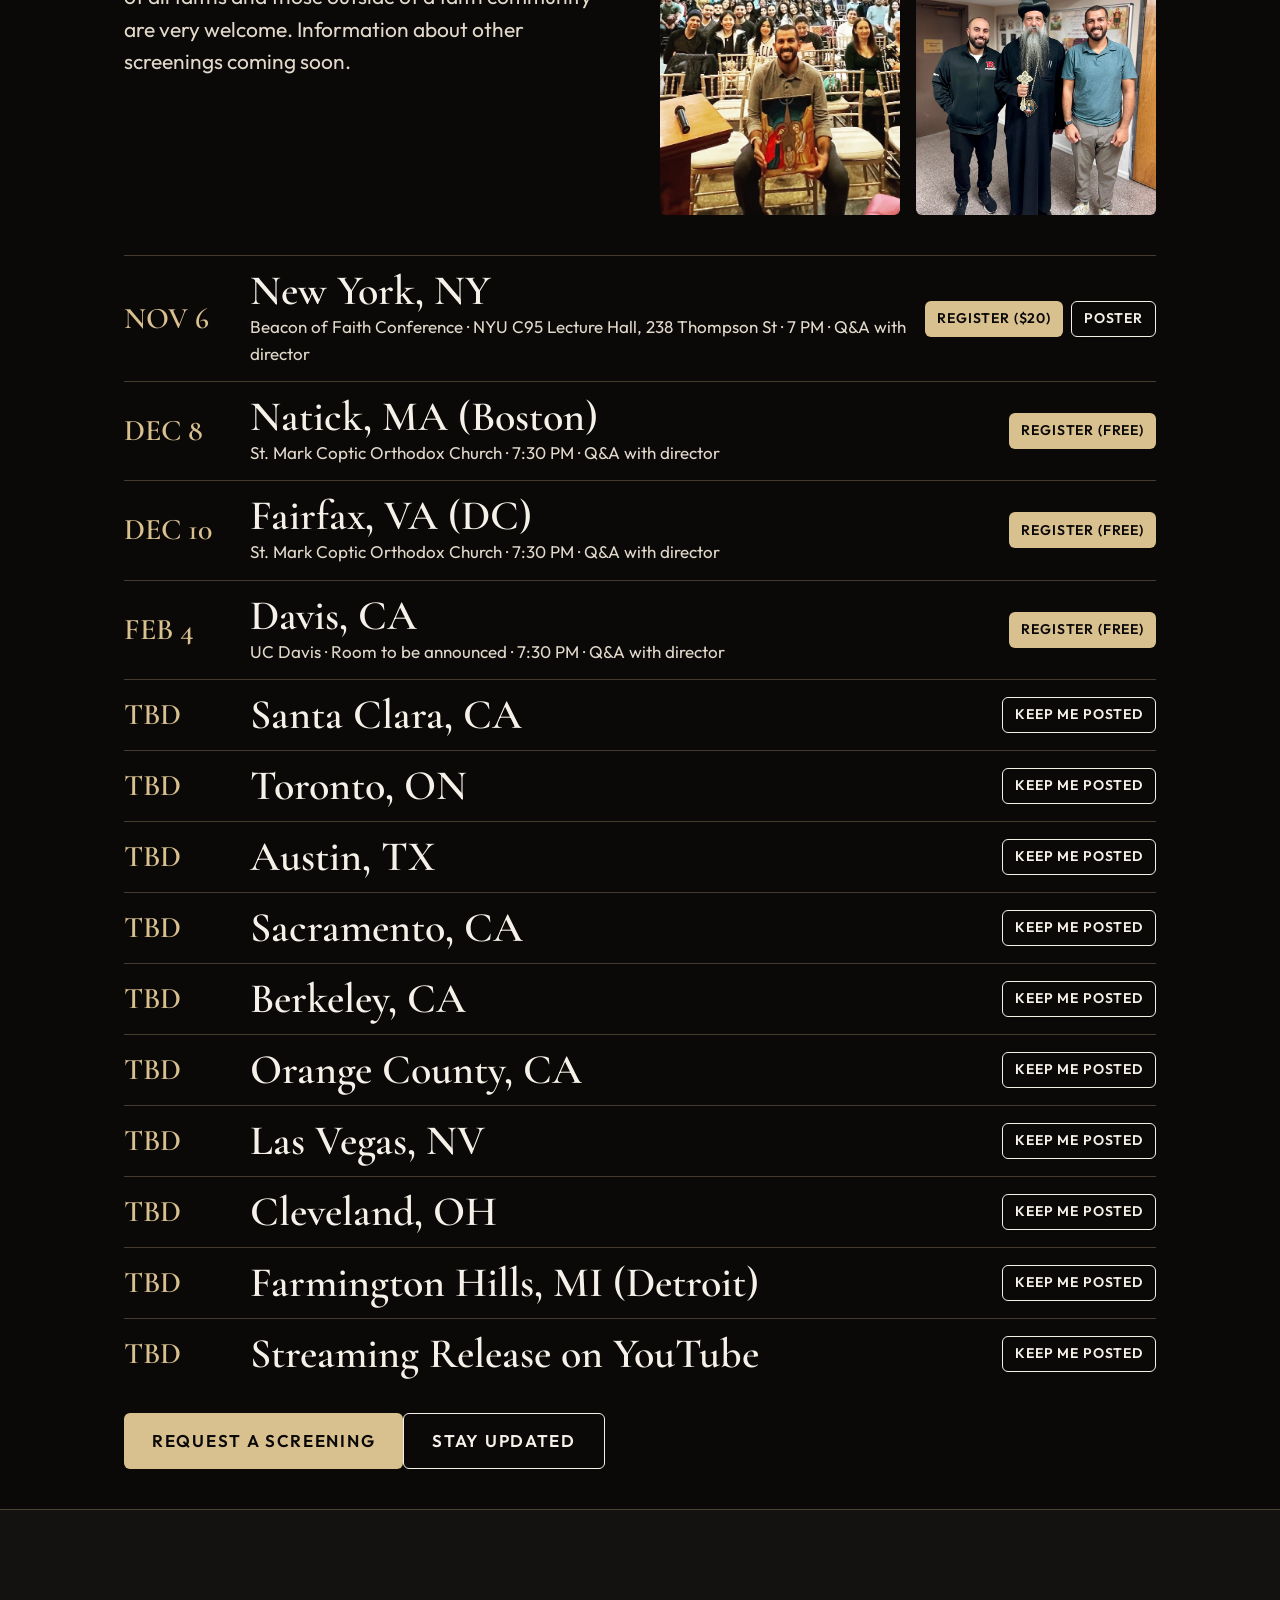
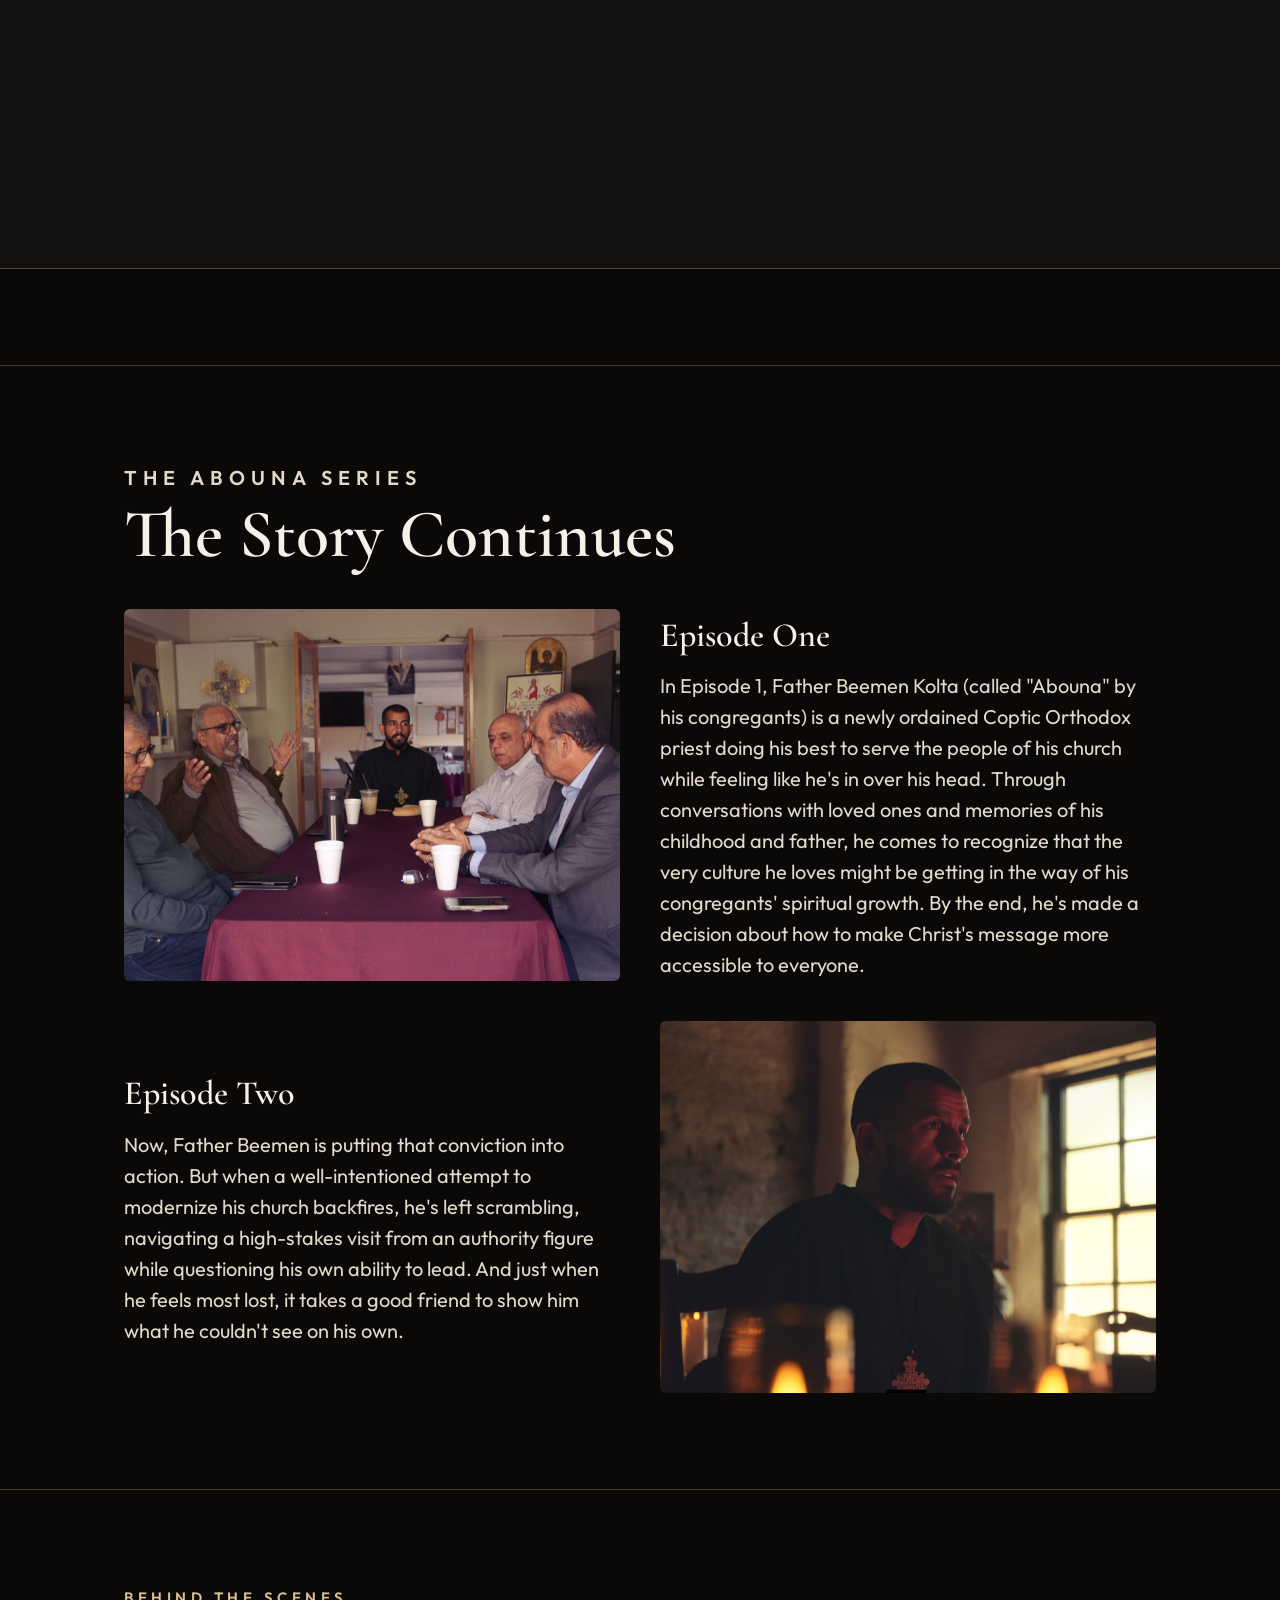
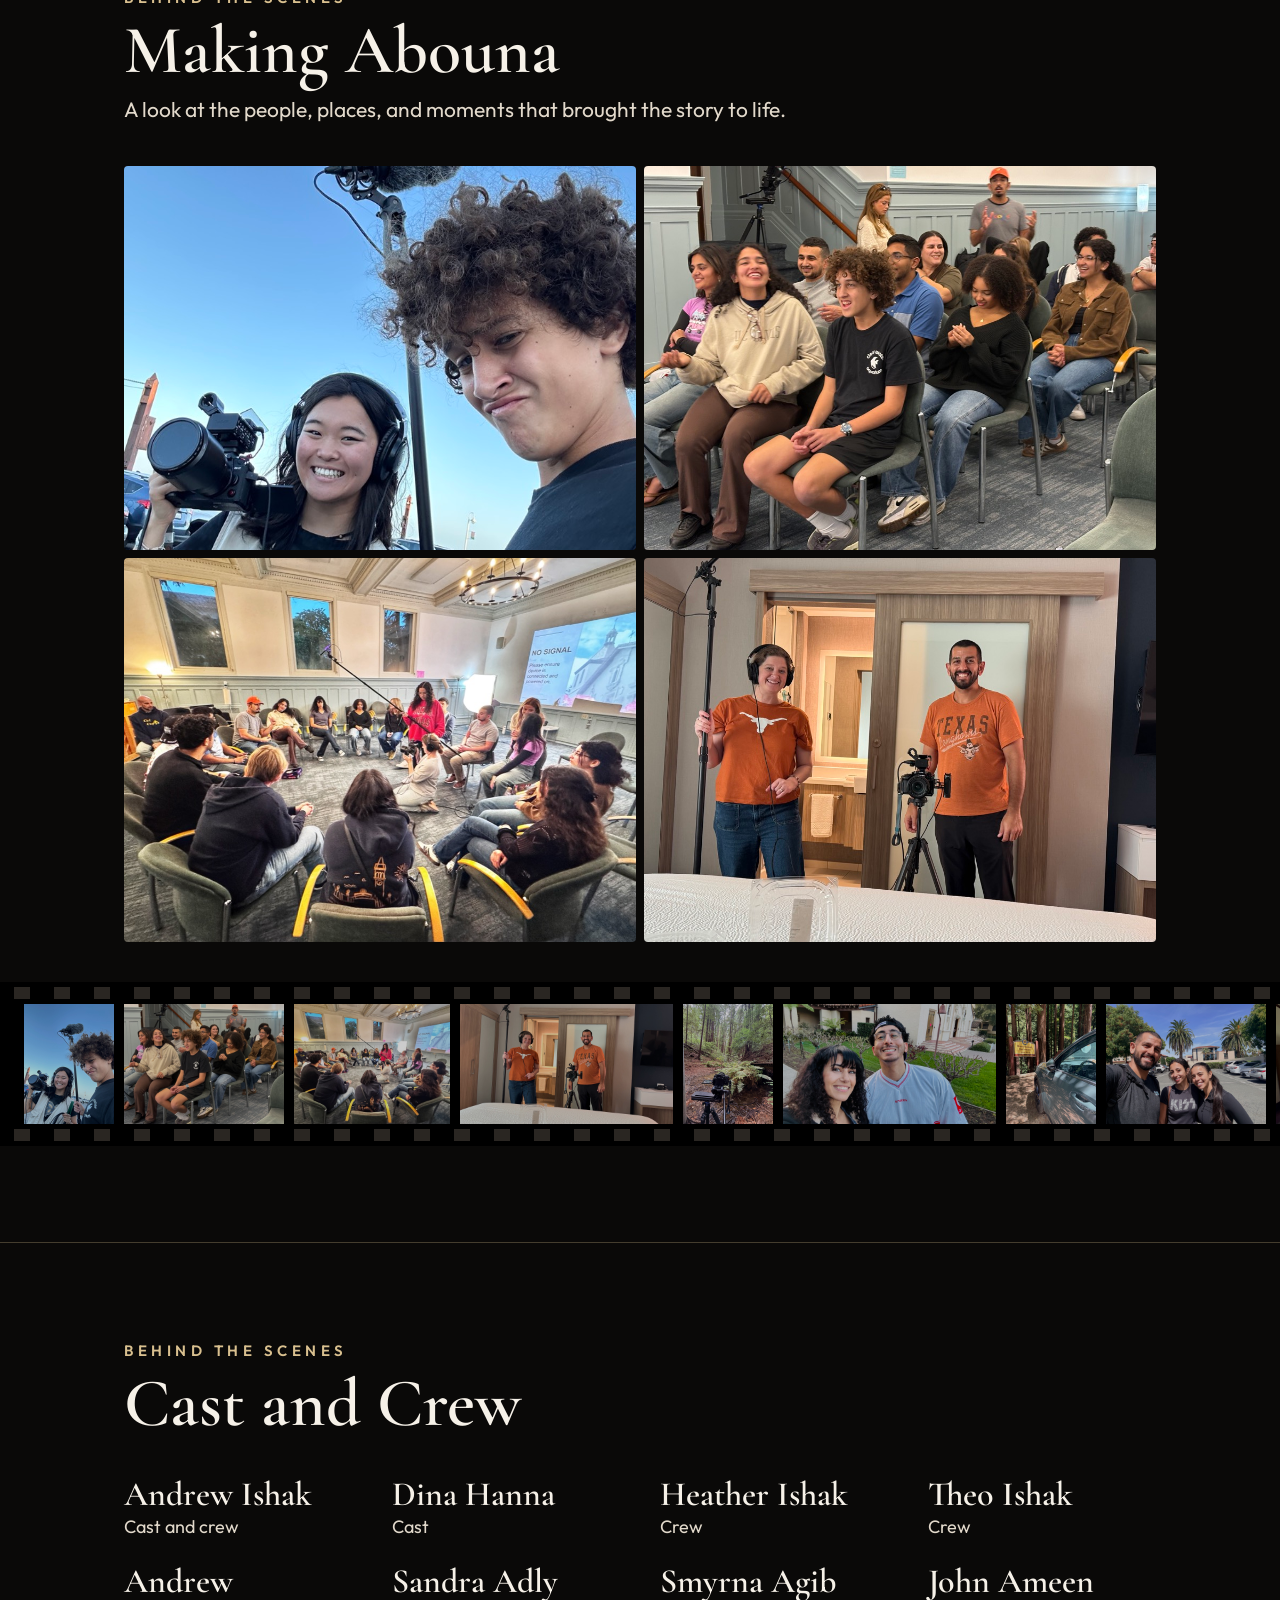
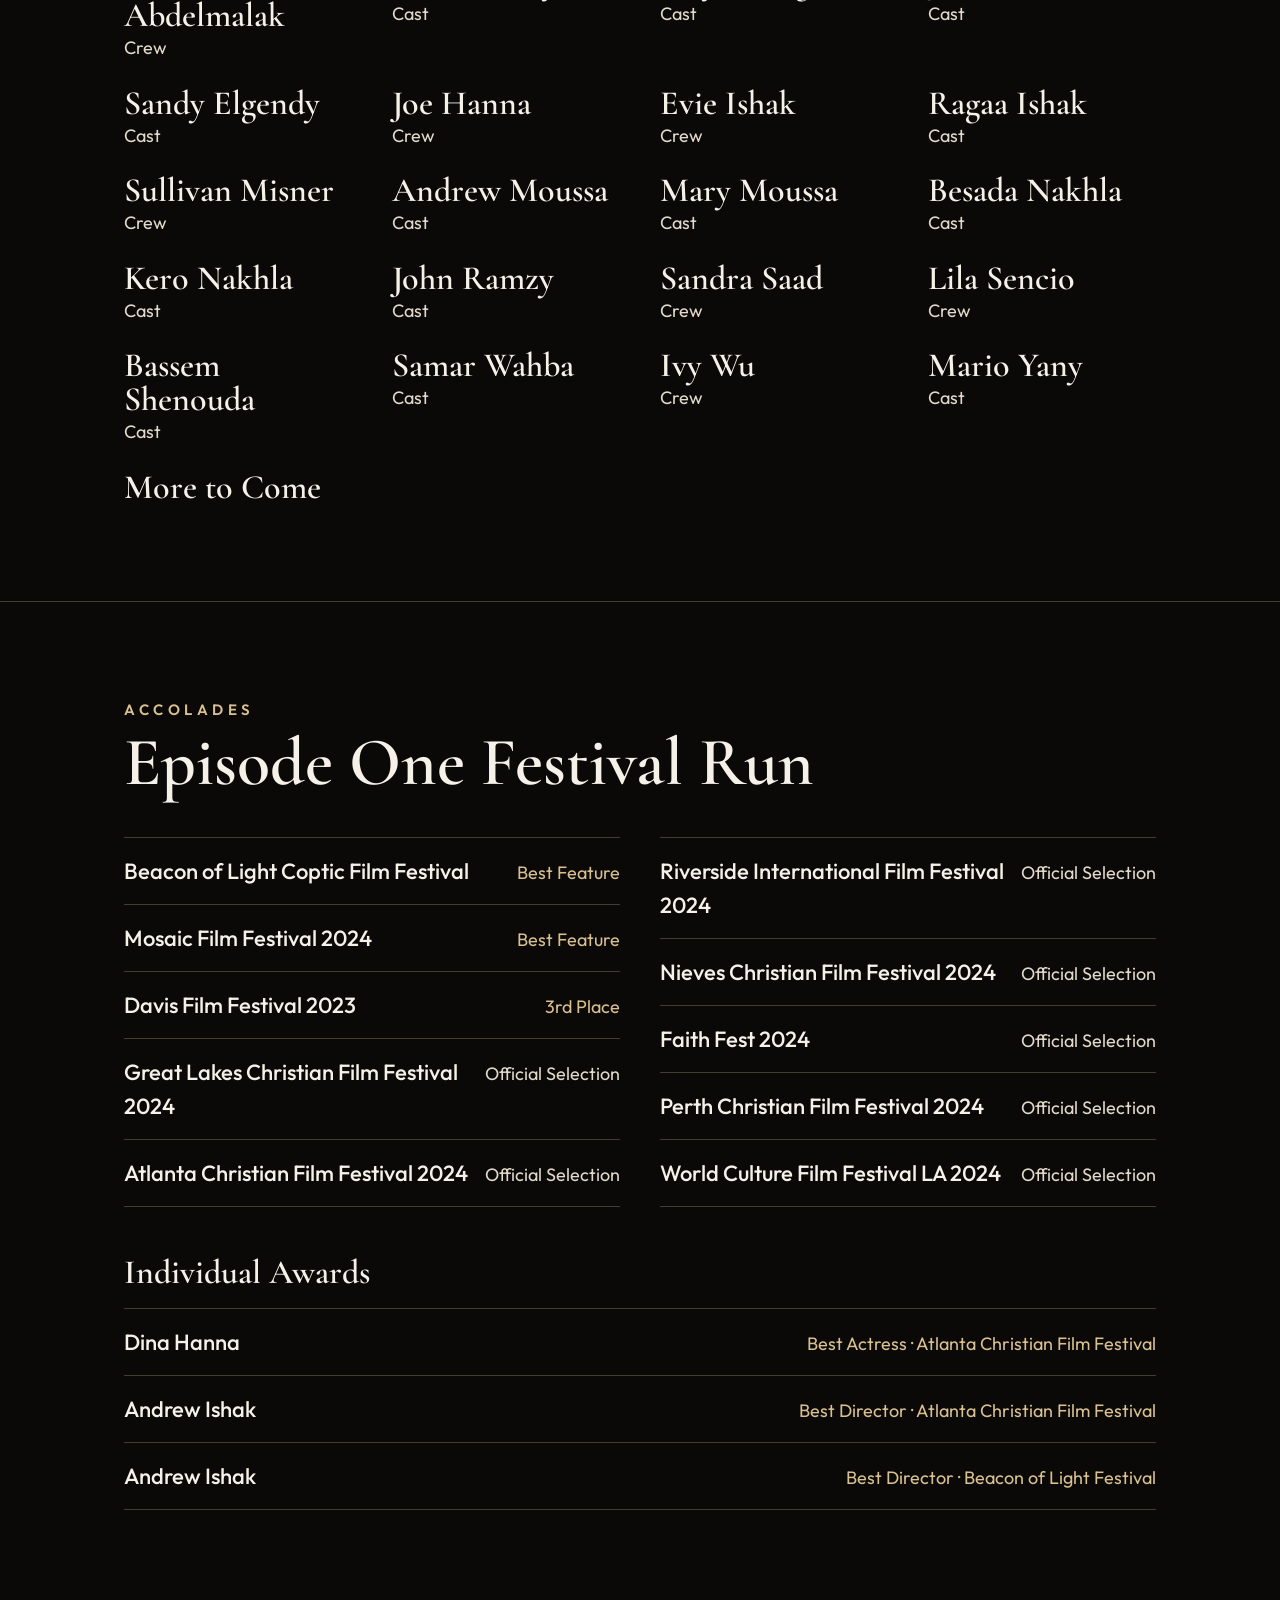
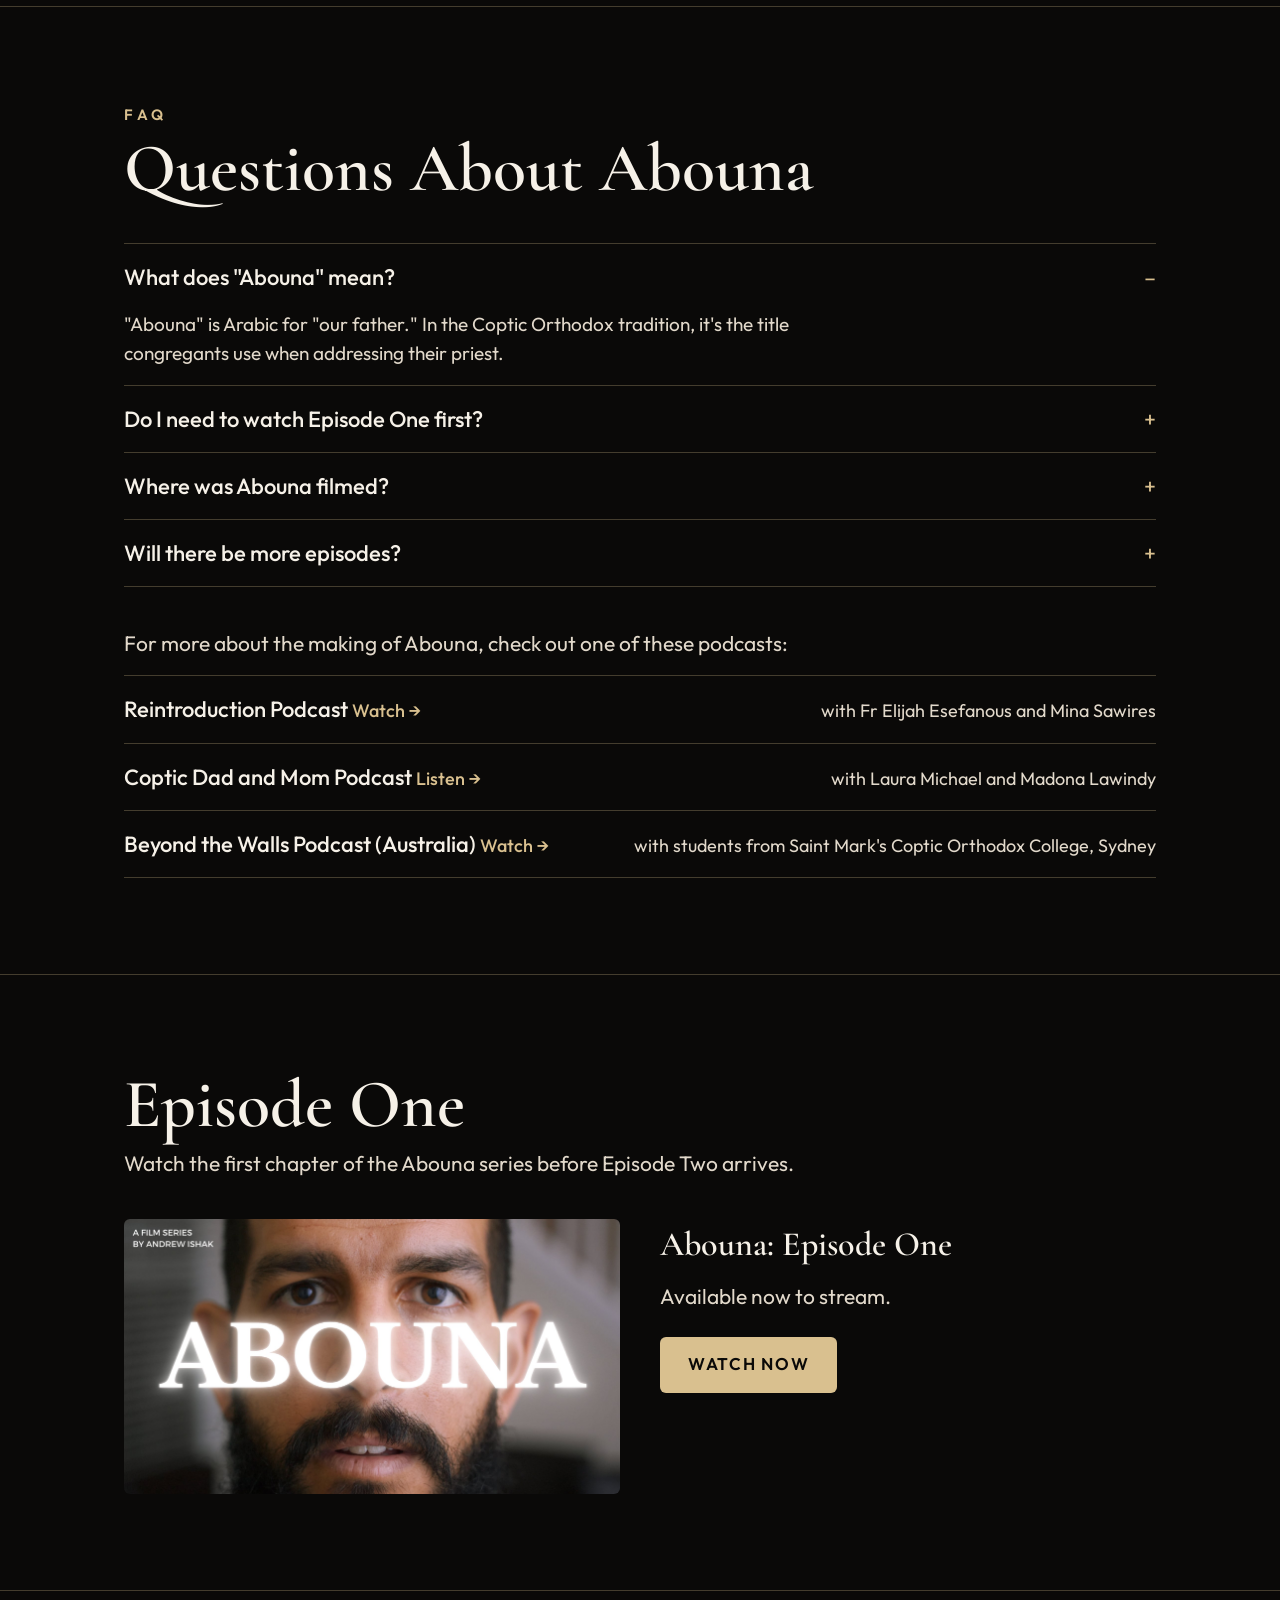
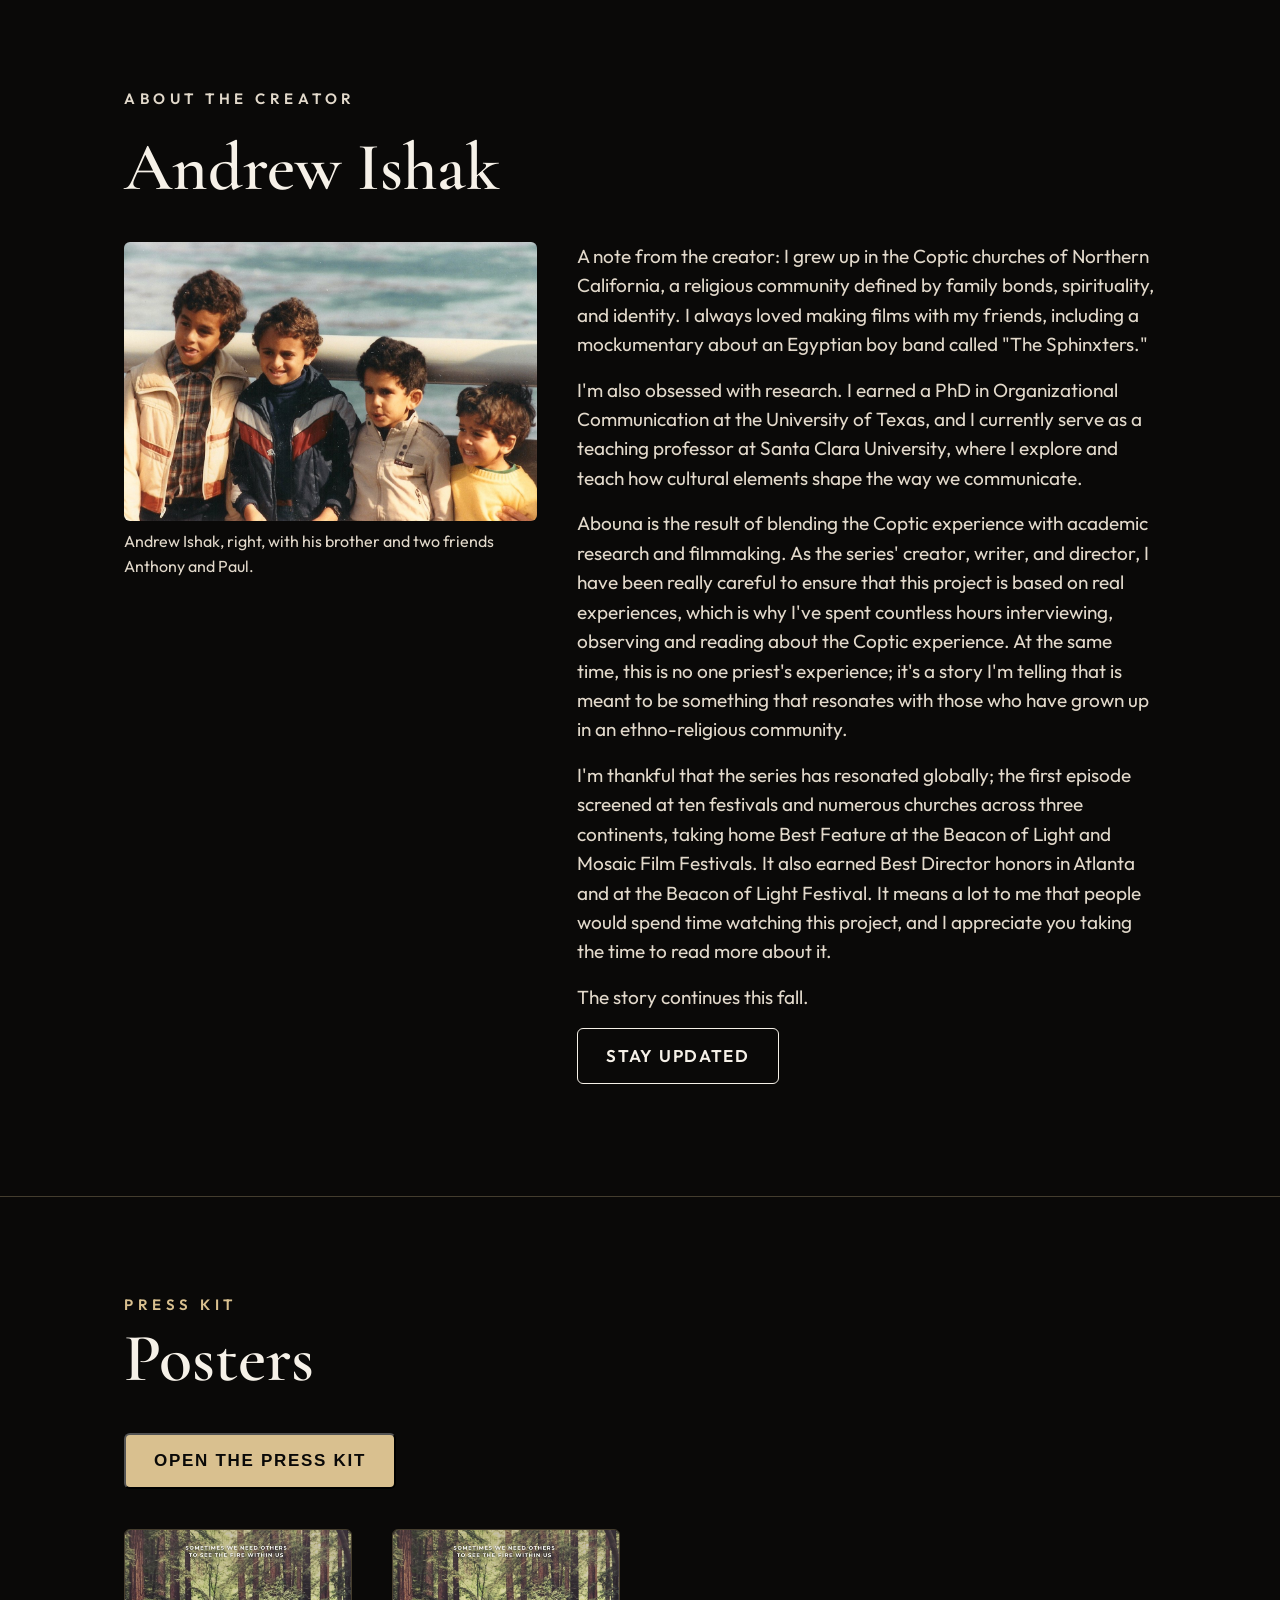
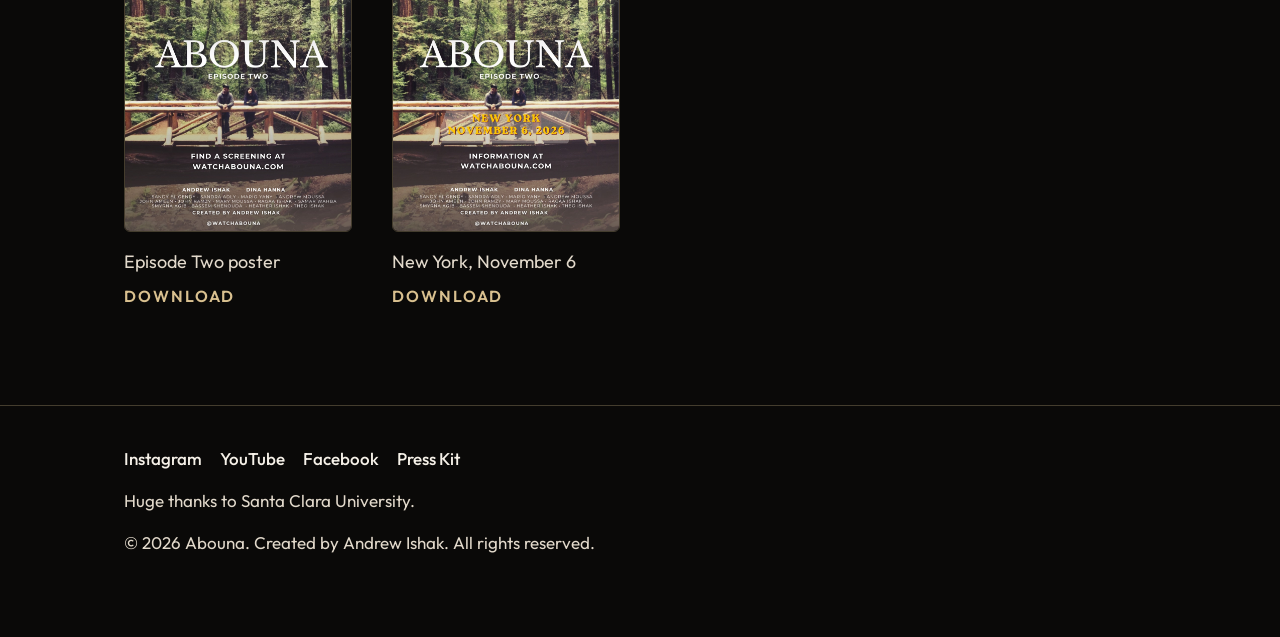
==== commit cc106cce: "Home: Register buttons with no price say Register (Free) Co-Authored-By: Claude Fable 5.1 <noreply@a" ====
--- a/index.html
+++ b/index.html
@@ -54,9 +54,9 @@
     <div class="photos"><img src="/screening-01.jpg" alt=""><img src="/screening-02.jpg" alt=""></div>
   </div>
   <div class="show"><div class="day">Nov 6</div><div class="what"><b>New York, NY</b><span>Beacon of Faith Conference · NYU C95 Lecture Hall, 238 Thompson St · 7 PM · Q&amp;A with director</span></div><div class="acts"><a class="btn" href="https://www.zeffy.com/en-US/ticketing/bof--2026" target="_blank" rel="noopener" data-tickets>Register ($20)</a><a class="btn ghost" href="/poster-new-york.jpg" download="Abouna Episode Two - New York, November 6.jpg" data-poster="/poster-new-york-web.jpg" data-name="New York, November 6">Poster</a></div></div>
-  <div class="show"><div class="day">Dec 8</div><div class="what"><b>Natick, MA (Boston)</b><span>St. Mark Coptic Orthodox Church · 7:30 PM · Q&amp;A with director</span></div><div class="acts"><a class="btn" href="/rsvp?s=boston-2026-12-08">Register</a></div></div>
-  <div class="show"><div class="day">Dec 10</div><div class="what"><b>Fairfax, VA (DC)</b><span>St. Mark Coptic Orthodox Church · 7:30 PM · Q&amp;A with director</span></div><div class="acts"><a class="btn" href="/rsvp?s=dc-2026-12-10">Register</a></div></div>
-  <div class="show"><div class="day">Feb 4</div><div class="what"><b>Davis, CA</b><span>UC Davis · Room to be announced · 7:30 PM · Q&amp;A with director</span></div><div class="acts"><a class="btn" href="/rsvp?s=davis-2027-02-04">Register</a></div></div>
+  <div class="show"><div class="day">Dec 8</div><div class="what"><b>Natick, MA (Boston)</b><span>St. Mark Coptic Orthodox Church · 7:30 PM · Q&amp;A with director</span></div><div class="acts"><a class="btn" href="/rsvp?s=boston-2026-12-08">Register (Free)</a></div></div>
+  <div class="show"><div class="day">Dec 10</div><div class="what"><b>Fairfax, VA (DC)</b><span>St. Mark Coptic Orthodox Church · 7:30 PM · Q&amp;A with director</span></div><div class="acts"><a class="btn" href="/rsvp?s=dc-2026-12-10">Register (Free)</a></div></div>
+  <div class="show"><div class="day">Feb 4</div><div class="what"><b>Davis, CA</b><span>UC Davis · Room to be announced · 7:30 PM · Q&amp;A with director</span></div><div class="acts"><a class="btn" href="/rsvp?s=davis-2027-02-04">Register (Free)</a></div></div>
   <div class="show"><div class="day">TBD</div><div class="what"><b>Santa Clara, CA</b></div><div class="acts"><a class="btn ghost" href="/signup?screening=Santa+Clara%2C+CA">Keep me posted</a></div></div>
   <div class="show"><div class="day">TBD</div><div class="what"><b>Toronto, ON</b></div><div class="acts"><a class="btn ghost" href="/signup?screening=Toronto%2C+ON">Keep me posted</a></div></div>
   <div class="show"><div class="day">TBD</div><div class="what"><b>Austin, TX</b></div><div class="acts"><a class="btn ghost" href="/signup?screening=Austin%2C+TX">Keep me posted</a></div></div>
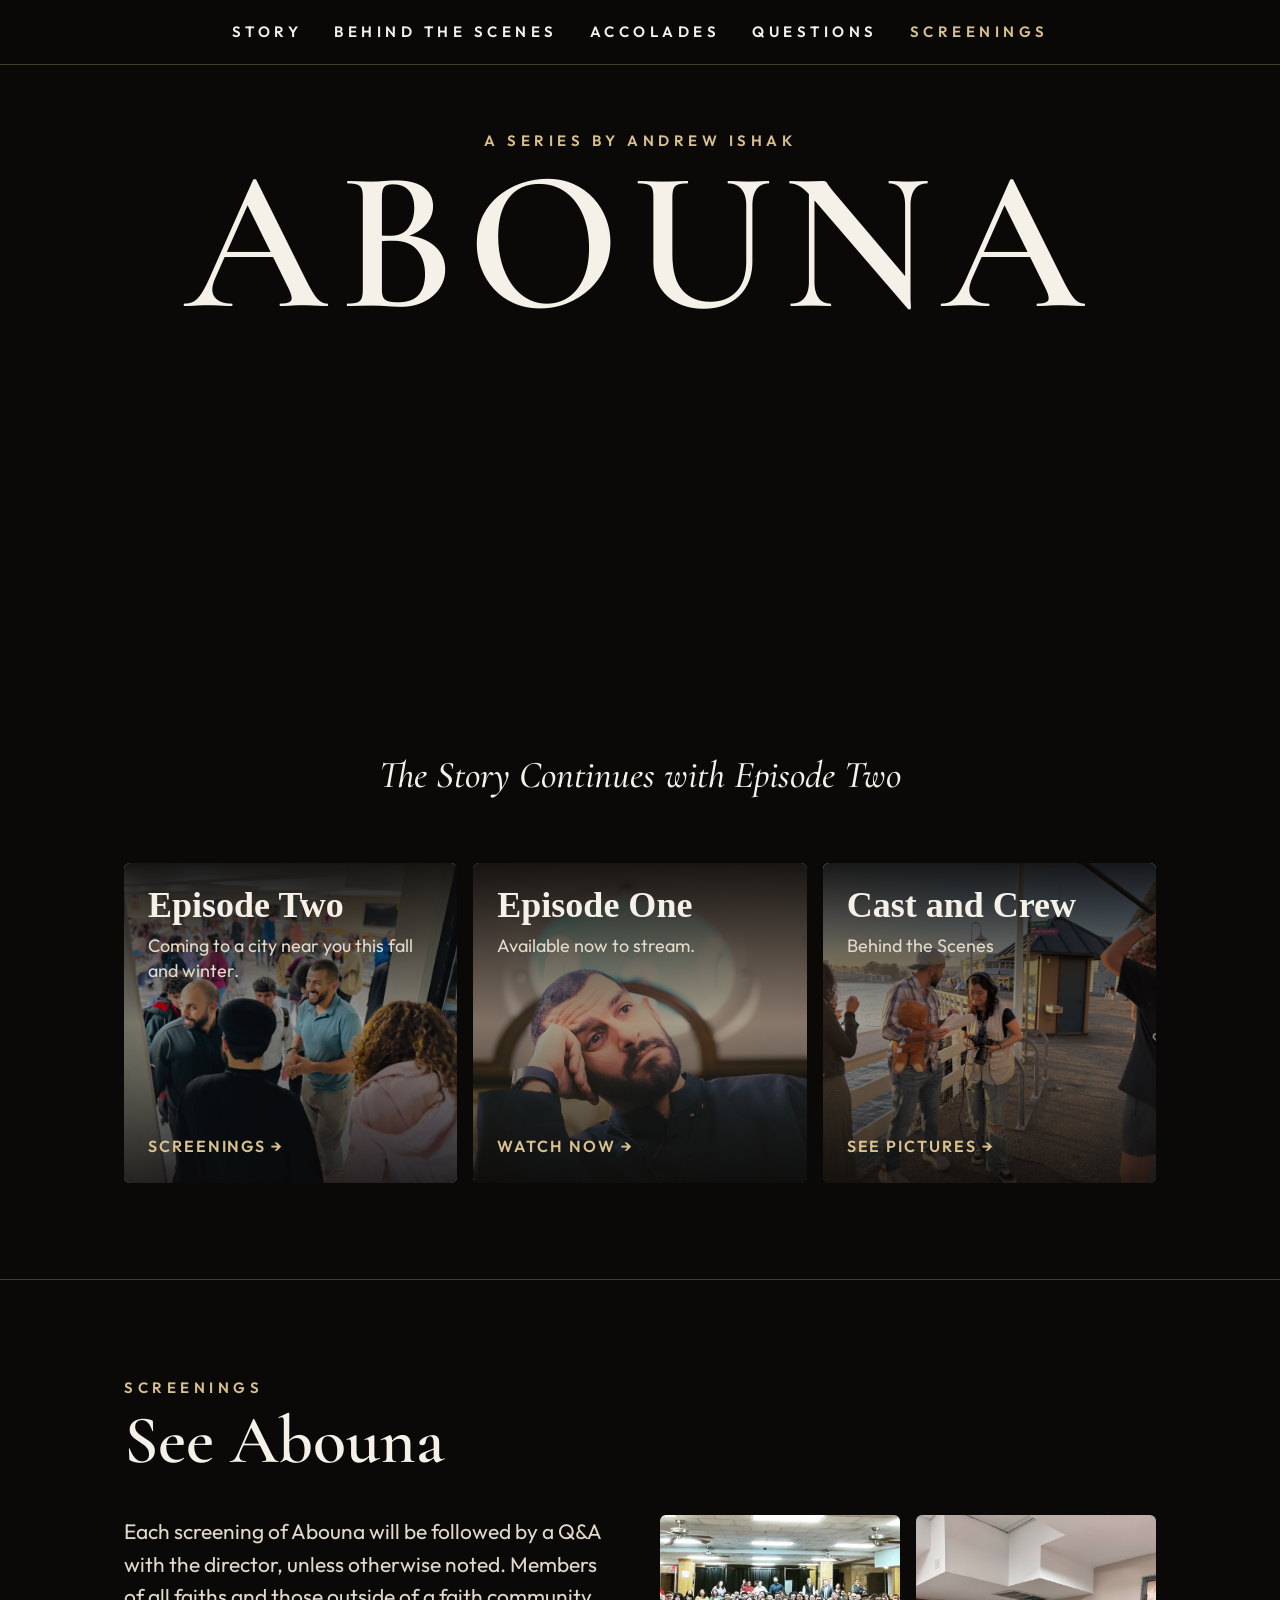
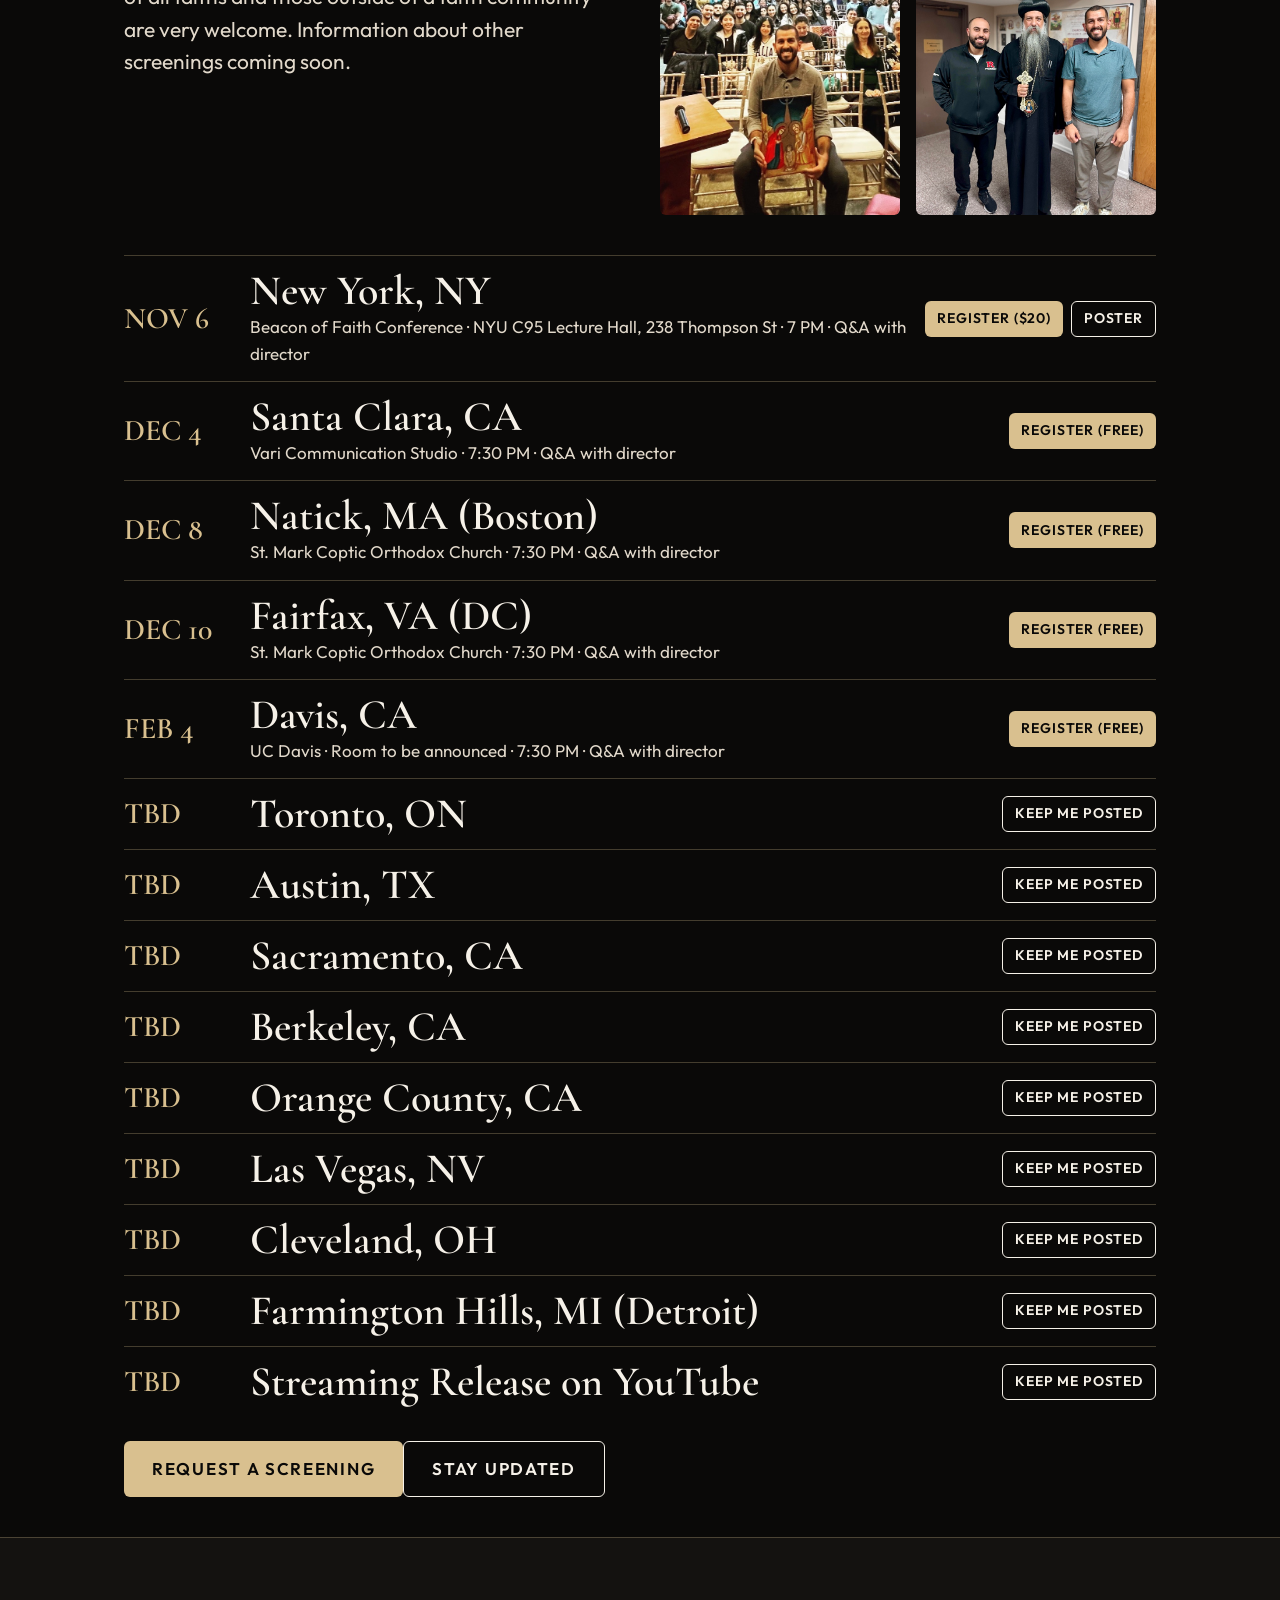
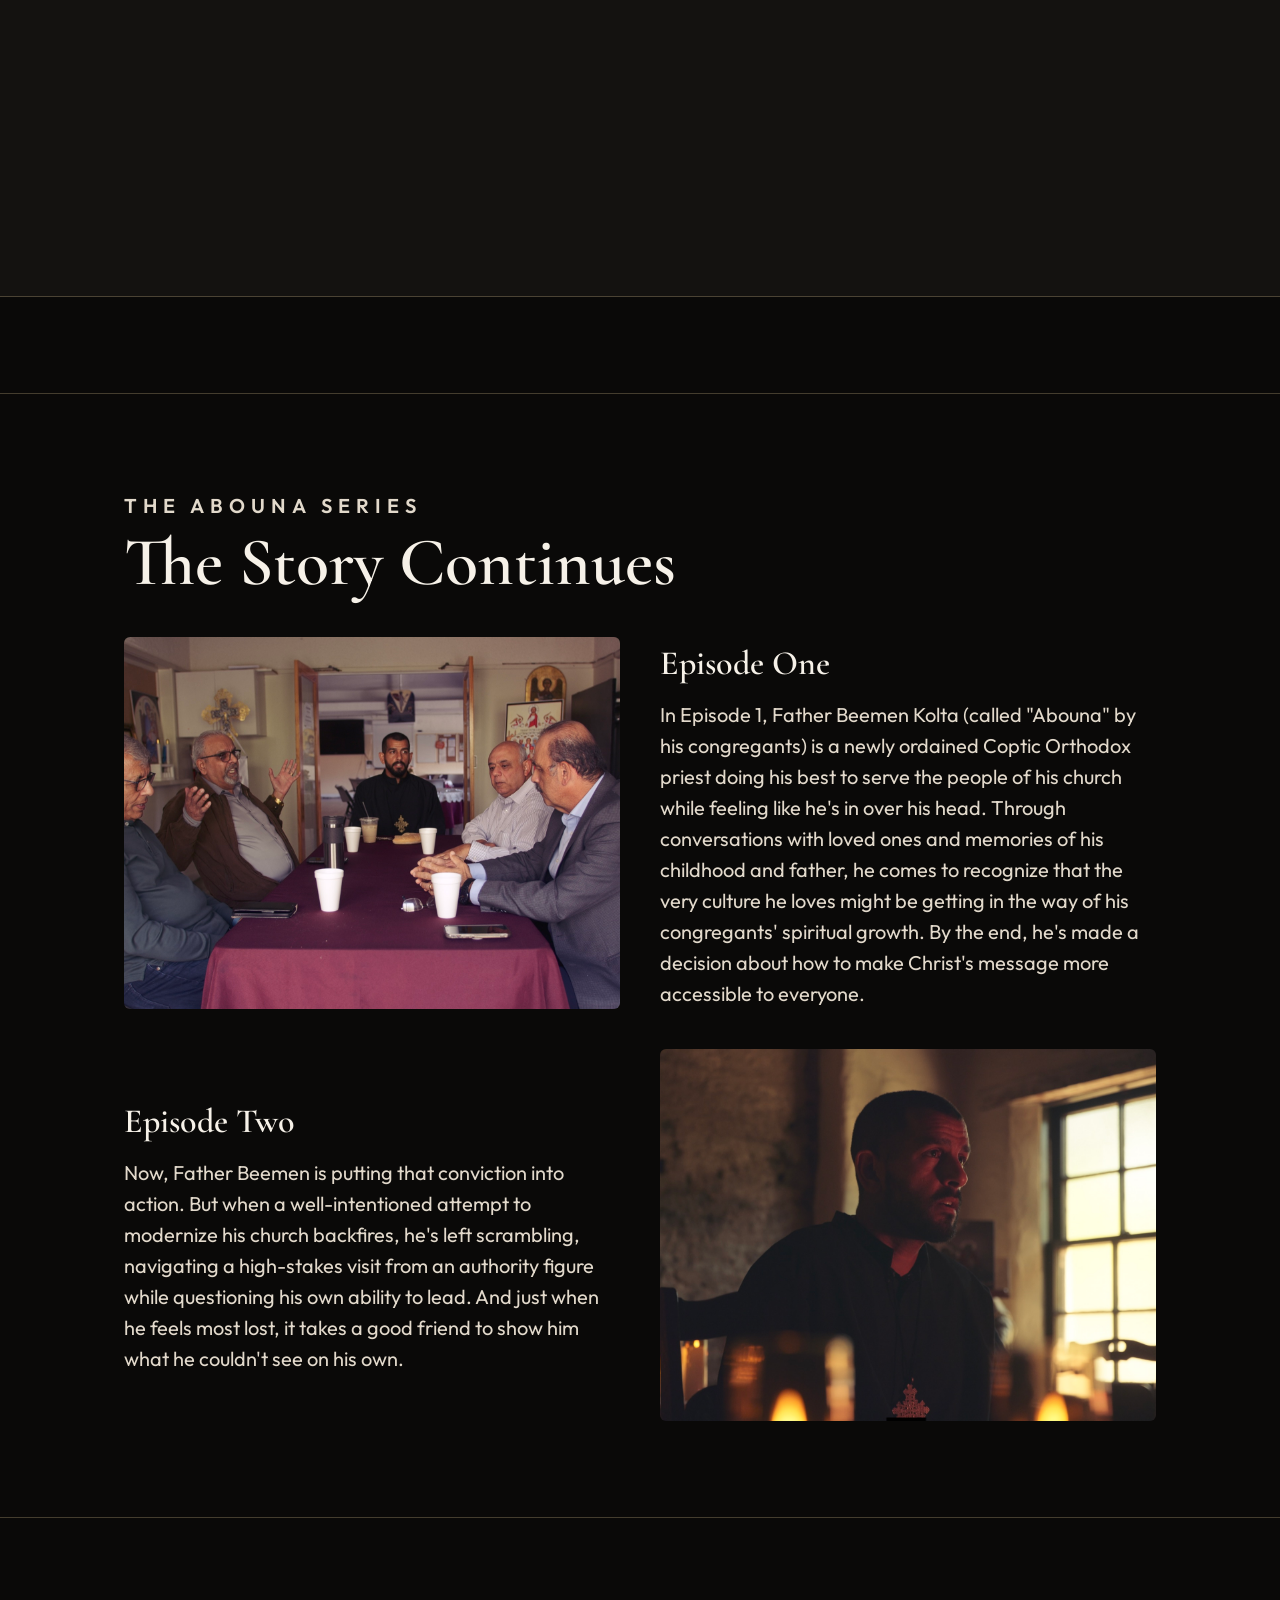
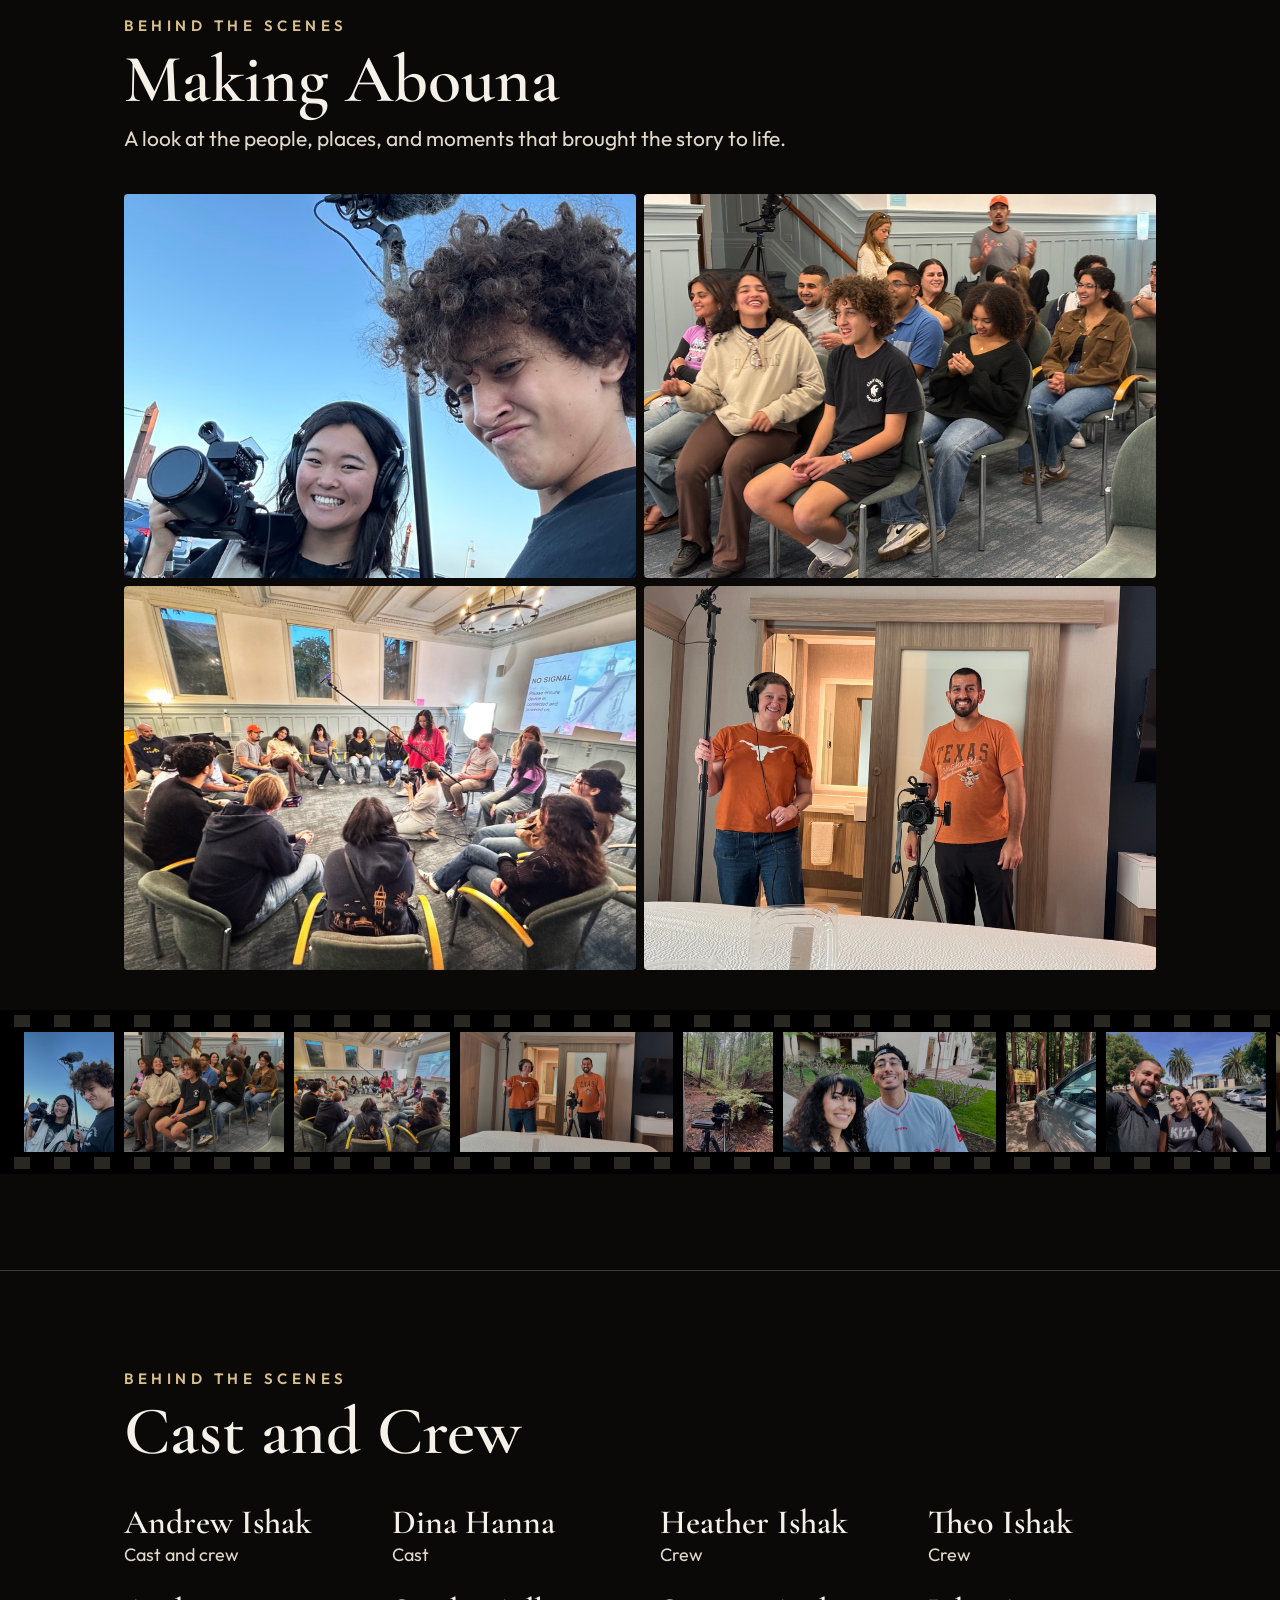
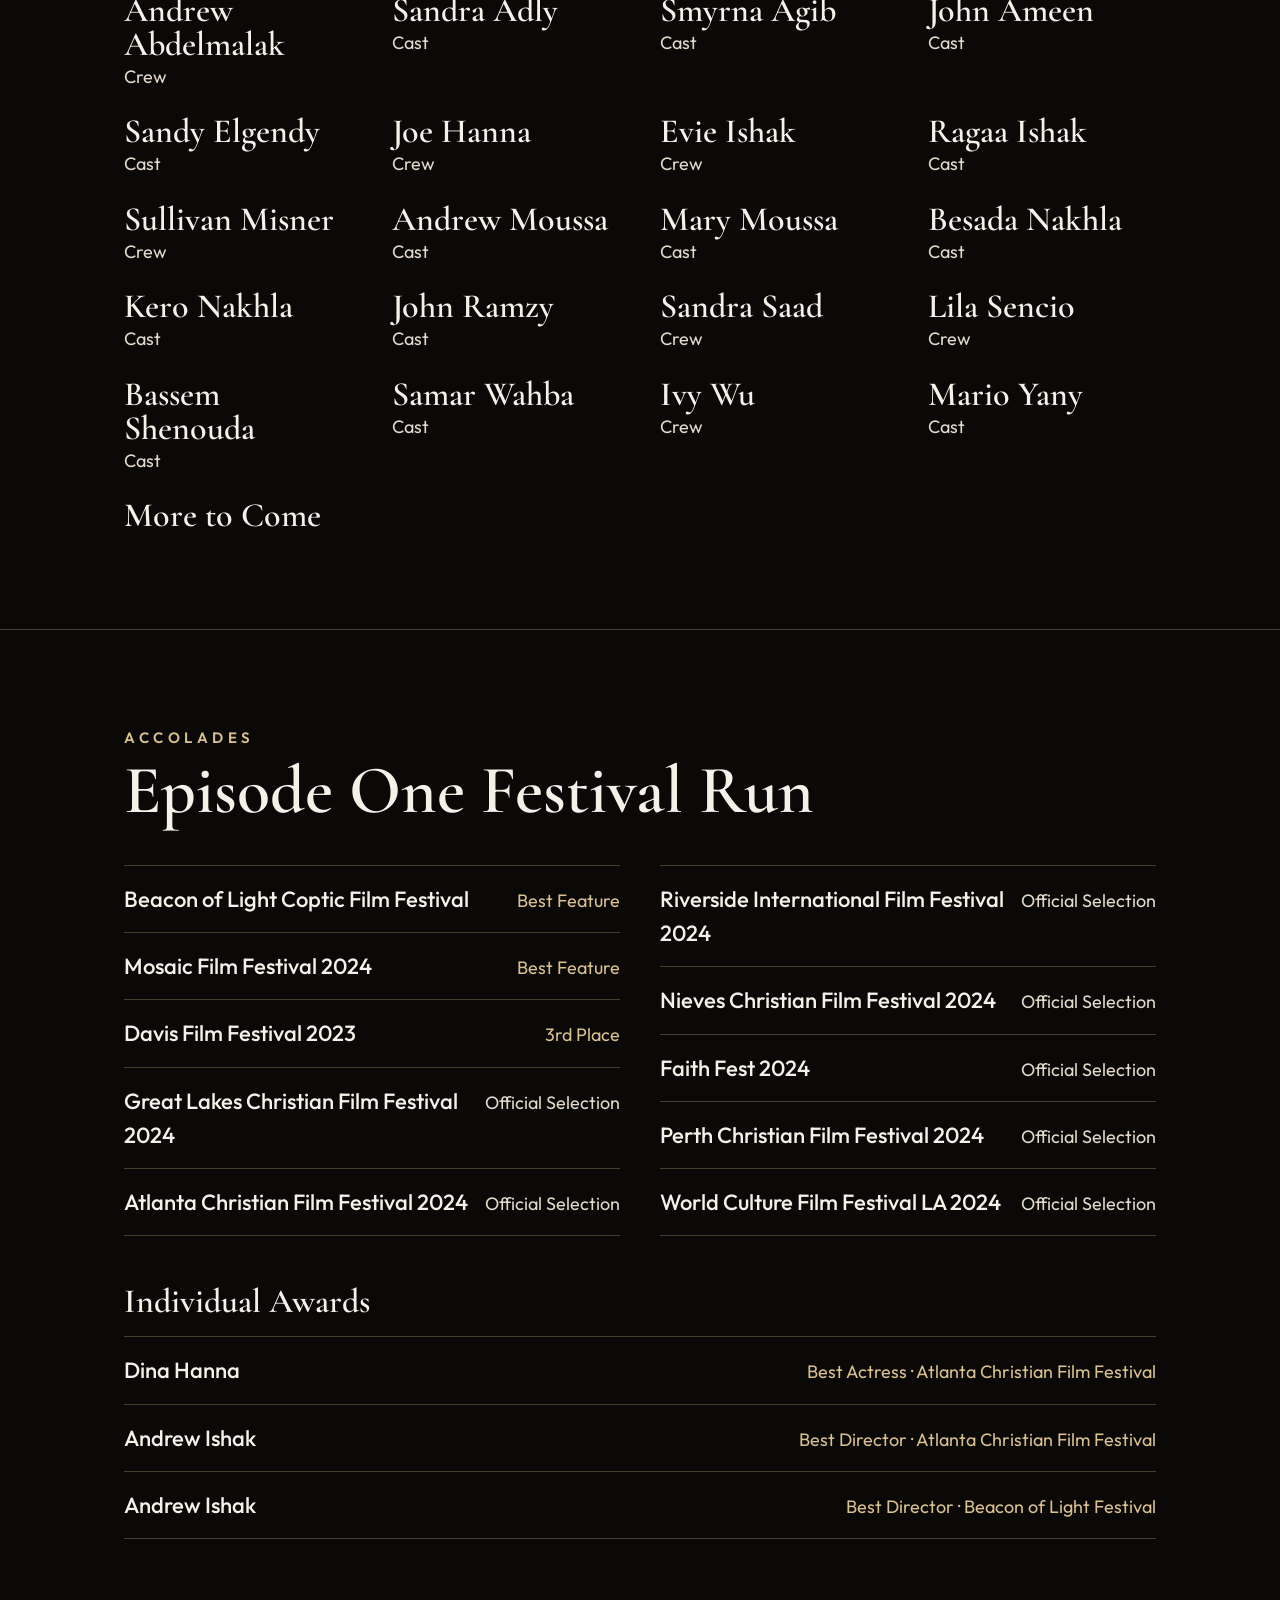
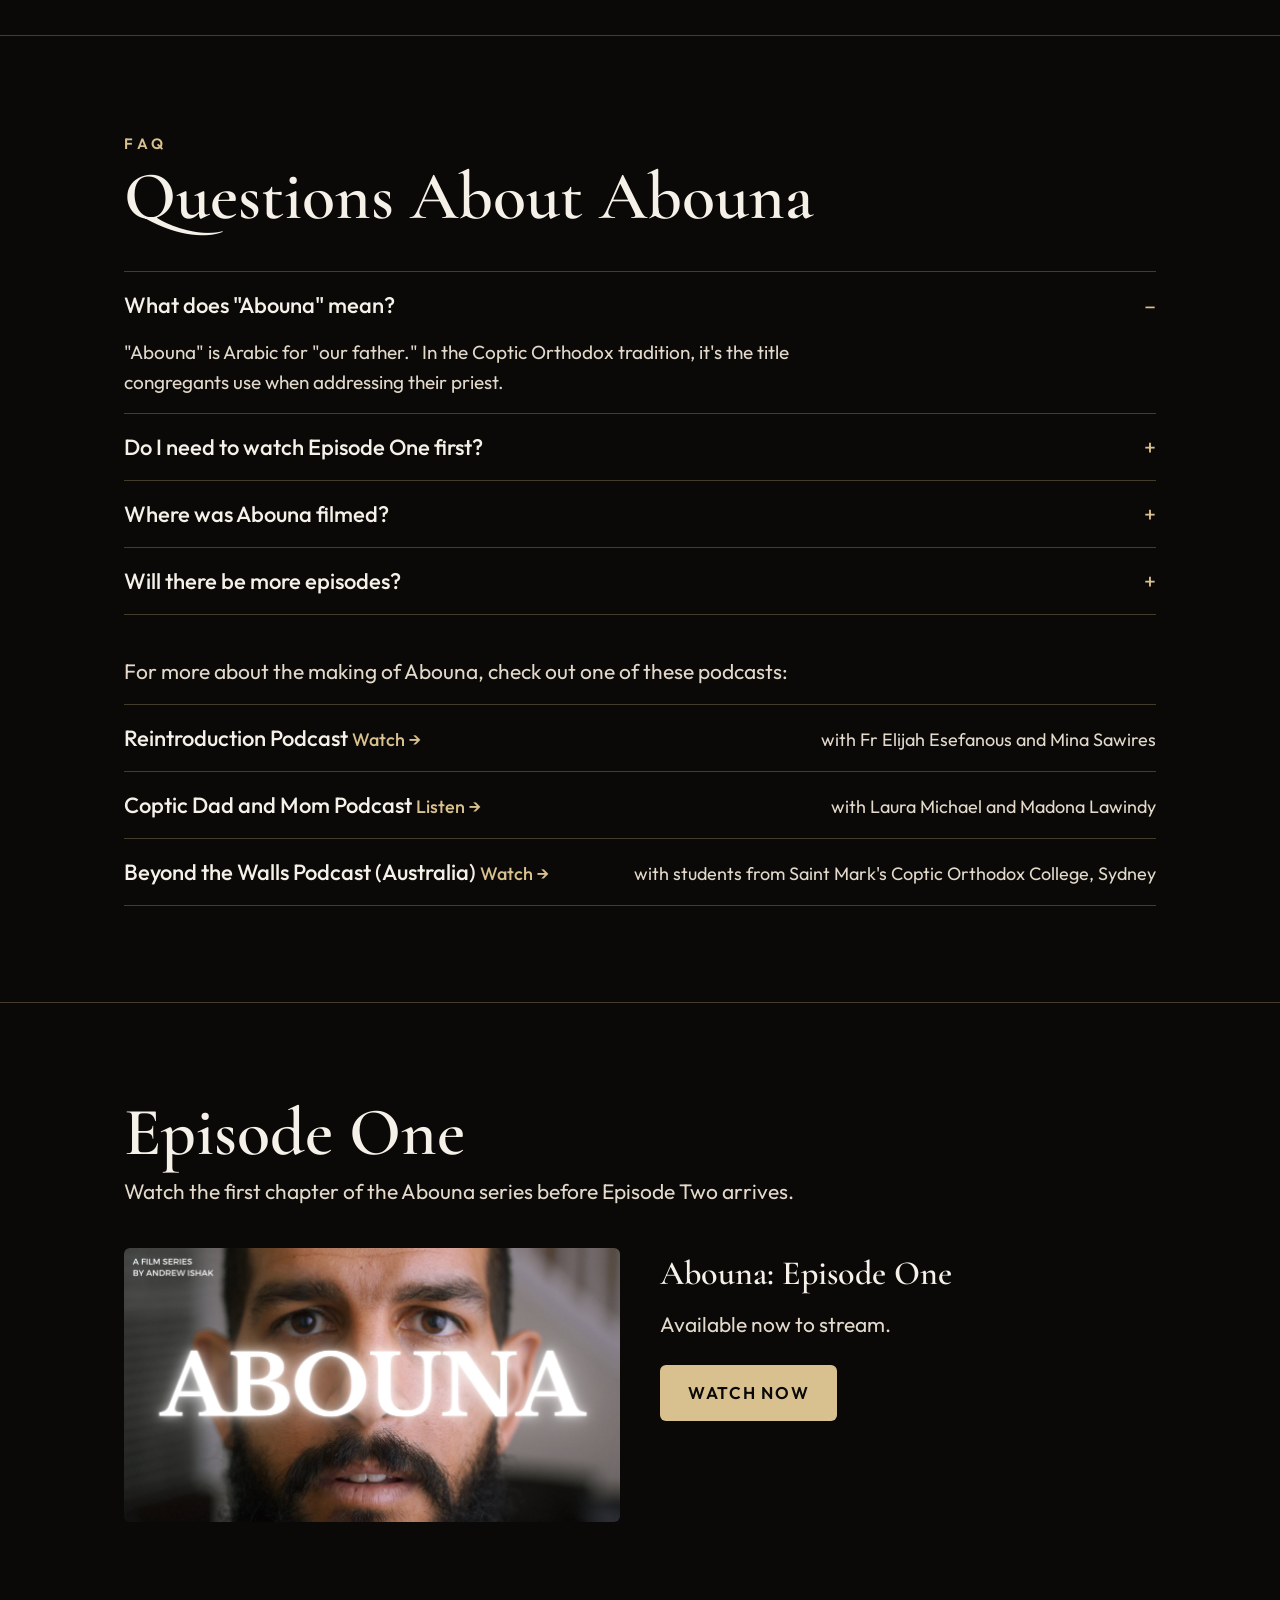
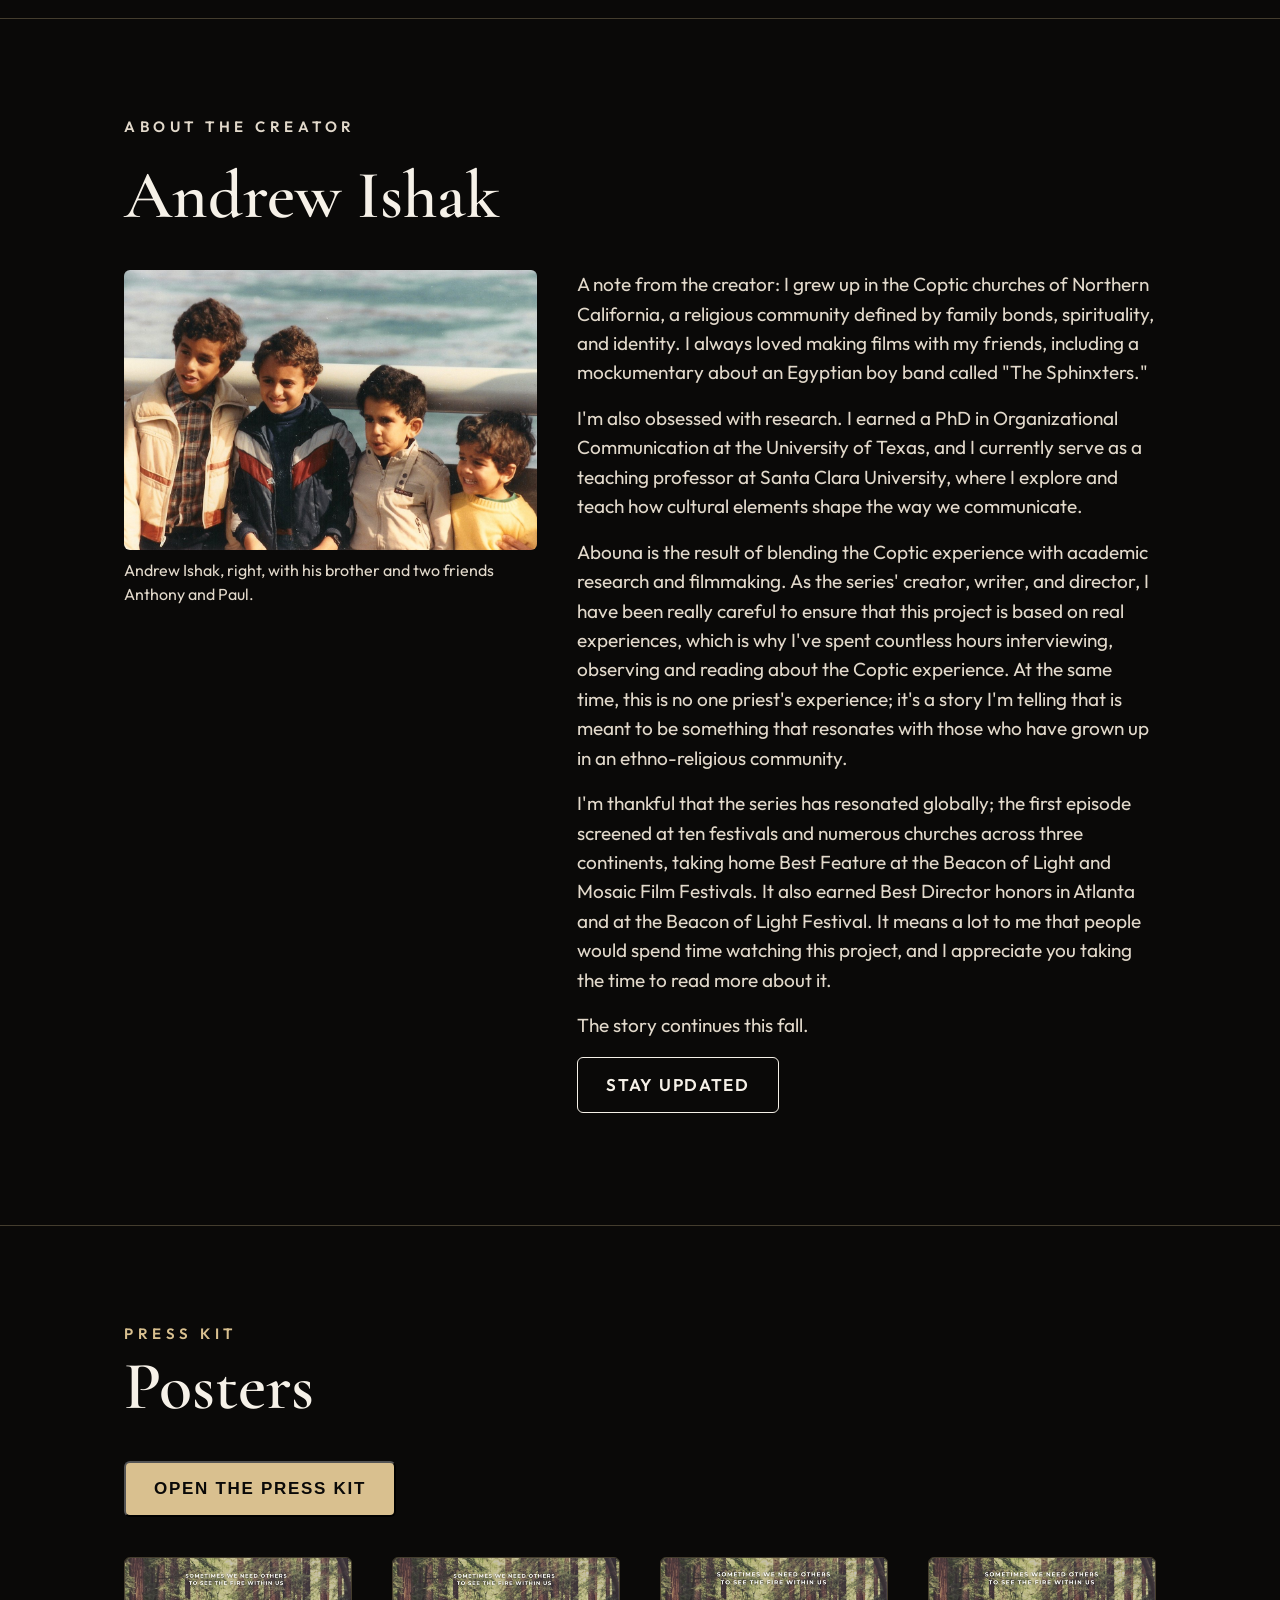
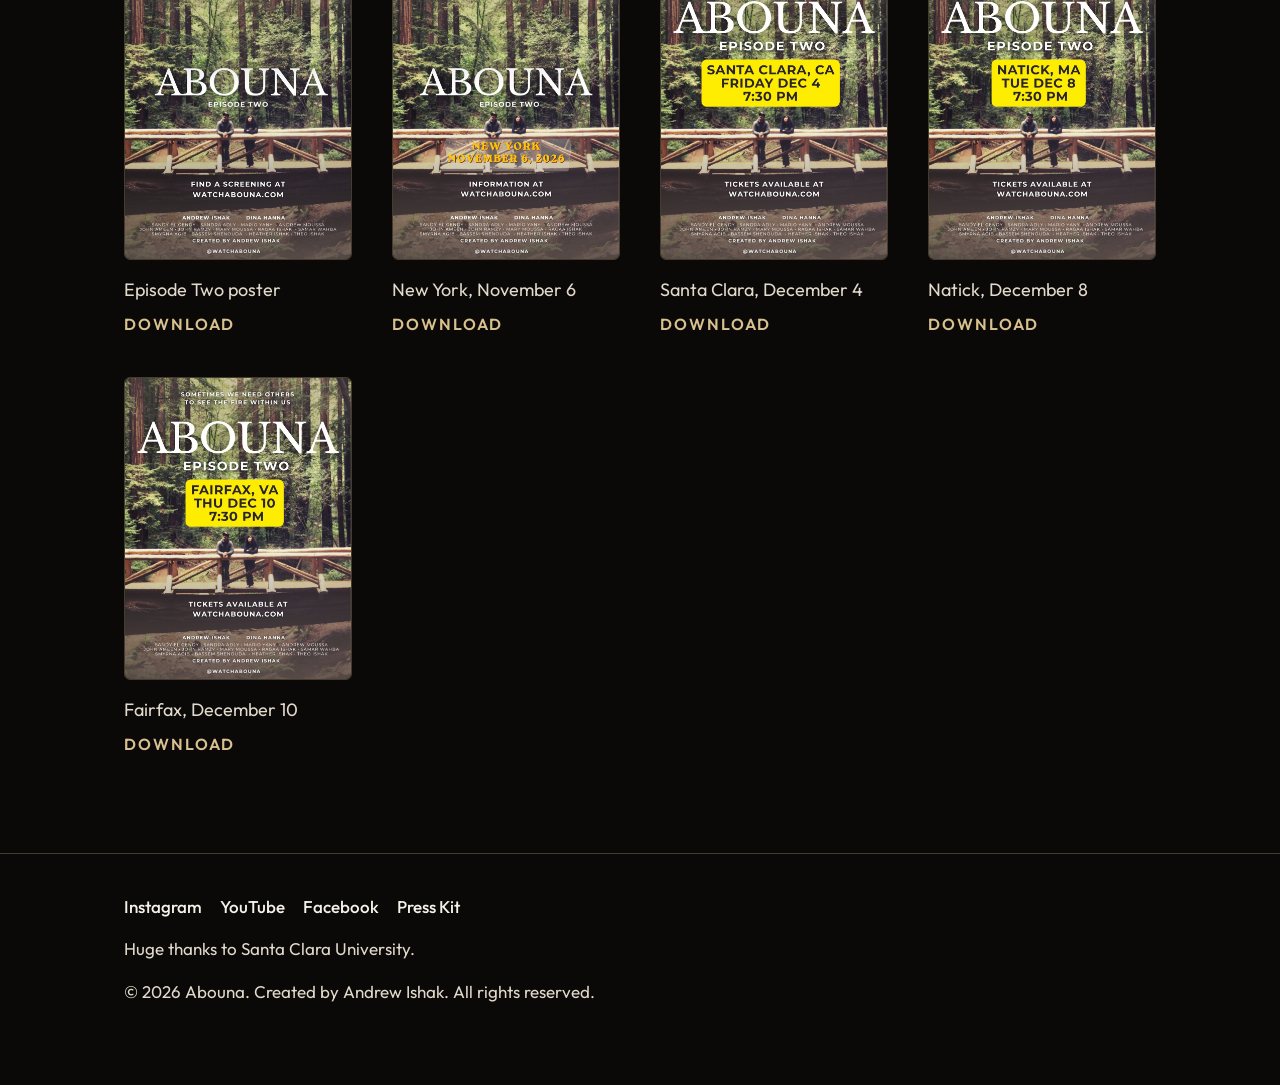
==== commit 9b58d3be: "Screenings: Santa Clara on Friday Dec 4, 7:30 PM, Vari Communication Studio Registration is open, wi" ====
--- a/index.html
+++ b/index.html
@@ -54,10 +54,10 @@
     <div class="photos"><img src="/screening-01.jpg" alt=""><img src="/screening-02.jpg" alt=""></div>
   </div>
   <div class="show"><div class="day">Nov 6</div><div class="what"><b>New York, NY</b><span>Beacon of Faith Conference · NYU C95 Lecture Hall, 238 Thompson St · 7 PM · Q&amp;A with director</span></div><div class="acts"><a class="btn" href="https://www.zeffy.com/en-US/ticketing/bof--2026" target="_blank" rel="noopener" data-tickets>Register ($20)</a><a class="btn ghost" href="/poster-new-york.jpg" download="Abouna Episode Two - New York, November 6.jpg" data-poster="/poster-new-york-web.jpg" data-name="New York, November 6">Poster</a></div></div>
+  <div class="show"><div class="day">Dec 4</div><div class="what"><b>Santa Clara, CA</b><span>Vari Communication Studio · 7:30 PM · Q&amp;A with director</span></div><div class="acts"><a class="btn" href="/rsvp?s=santa-clara-2026-12-04">Register (Free)</a></div></div>
   <div class="show"><div class="day">Dec 8</div><div class="what"><b>Natick, MA (Boston)</b><span>St. Mark Coptic Orthodox Church · 7:30 PM · Q&amp;A with director</span></div><div class="acts"><a class="btn" href="/rsvp?s=boston-2026-12-08">Register (Free)</a></div></div>
   <div class="show"><div class="day">Dec 10</div><div class="what"><b>Fairfax, VA (DC)</b><span>St. Mark Coptic Orthodox Church · 7:30 PM · Q&amp;A with director</span></div><div class="acts"><a class="btn" href="/rsvp?s=dc-2026-12-10">Register (Free)</a></div></div>
   <div class="show"><div class="day">Feb 4</div><div class="what"><b>Davis, CA</b><span>UC Davis · Room to be announced · 7:30 PM · Q&amp;A with director</span></div><div class="acts"><a class="btn" href="/rsvp?s=davis-2027-02-04">Register (Free)</a></div></div>
-  <div class="show"><div class="day">TBD</div><div class="what"><b>Santa Clara, CA</b></div><div class="acts"><a class="btn ghost" href="/signup?screening=Santa+Clara%2C+CA">Keep me posted</a></div></div>
   <div class="show"><div class="day">TBD</div><div class="what"><b>Toronto, ON</b></div><div class="acts"><a class="btn ghost" href="/signup?screening=Toronto%2C+ON">Keep me posted</a></div></div>
   <div class="show"><div class="day">TBD</div><div class="what"><b>Austin, TX</b></div><div class="acts"><a class="btn ghost" href="/signup?screening=Austin%2C+TX">Keep me posted</a></div></div>
   <div class="show"><div class="day">TBD</div><div class="what"><b>Sacramento, CA</b></div><div class="acts"><a class="btn ghost" href="/signup?screening=Sacramento%2C+CA">Keep me posted</a></div></div>
@@ -163,6 +163,9 @@
   <div class="kit">
     <a href="/poster-episode-two.jpg" download="Abouna Episode Two poster.jpg" data-poster="/poster-episode-two-web.jpg" data-name="Episode Two poster"><img src="/poster-episode-two-web.jpg" alt="Abouna Episode Two poster"><span>Episode Two poster</span><b>Download</b></a>
     <a href="/poster-new-york.jpg" download="Abouna Episode Two - New York, November 6.jpg" data-poster="/poster-new-york-web.jpg" data-name="New York, November 6"><img src="/poster-new-york-web.jpg" alt="Abouna Episode Two, New York, November 6, 2026 poster"><span>New York, November 6</span><b>Download</b></a>
+    <a href="/poster-santa-clara.jpg" download="Abouna Episode Two - Santa Clara, December 4.jpg" data-poster="/poster-santa-clara-web.jpg" data-name="Santa Clara, December 4"><img src="/poster-santa-clara-web.jpg" alt="Abouna Episode Two, Santa Clara, December 4, 2026 poster" loading="lazy"><span>Santa Clara, December 4</span><b>Download</b></a>
+    <a href="/poster-natick.jpg" download="Abouna Episode Two - Natick, December 8.jpg" data-poster="/poster-natick-web.jpg" data-name="Natick, December 8"><img src="/poster-natick-web.jpg" alt="Abouna Episode Two, Natick, December 8, 2026 poster" loading="lazy"><span>Natick, December 8</span><b>Download</b></a>
+    <a href="/poster-fairfax.jpg" download="Abouna Episode Two - Fairfax, December 10.jpg" data-poster="/poster-fairfax-web.jpg" data-name="Fairfax, December 10"><img src="/poster-fairfax-web.jpg" alt="Abouna Episode Two, Fairfax, December 10, 2026 poster" loading="lazy"><span>Fairfax, December 10</span><b>Download</b></a>
   </div>
 </div></section>
 
@@ -215,7 +218,7 @@
     const gold = { radius: 10, color: '#d9c08f', fillColor: '#d9c08f', fillOpacity: 0.95, weight: 2 };
     const pins = [
       ['New York, NY', 40.729, -73.9985, 'Nov 6 · Beacon of Faith Conference · NYU C95 Lecture Hall, 238 Thompson St · 7 PM'],
-      ['Santa Clara, CA', 37.3541, -121.9552, 'Date TBD'],
+      ['Santa Clara, CA', 37.3541, -121.9552, 'Dec 4 · Vari Communication Studio · 7:30 PM'],
       ['Orange County, CA', 33.7175, -117.8311, 'Date TBD'],
       ['Austin, TX', 30.2672, -97.7431, 'Date TBD'],
       ['Fairfax, VA (DC)', 38.8318, -77.3736, 'Dec 10 · St. Mark Coptic Orthodox Church · 7:30 PM'],
--- a/site.css
+++ b/site.css
@@ -107,12 +107,16 @@
 .poster2 { display: grid; grid-template-columns: 240px 1fr; gap: var(--s4); align-items: start; }
 .poster2 img { border-radius: 6px; border: 1px solid var(--line); }
 @media (max-width: 640px) { .poster2 { grid-template-columns: 1fr; } .poster2 img { width: 200px; } }
-.request { background: var(--tile); border: 1px solid var(--line); border-radius: 6px; padding: var(--s4); }
-.request form { display: grid; gap: var(--s2); grid-template-columns: 1fr 1fr; }
-.request label { display: grid; gap: 6px; font-size: 15px; letter-spacing: 0.14em; text-transform: uppercase; color: var(--ink2); font-weight: 600; }
-.request input, .request select { font: inherit; font-size: 18px; min-height: 52px; padding: 0 14px; border: 1px solid var(--line); border-radius: 6px; background: var(--bg); color: var(--ink); width: 100%; }
+/* Forms, since 2026-11-16: no box around the form, labels in sentence case at reading size, and fields a step
+   lighter than the page with a border you can see. The box is kept for the panel that replaces a form once sent. */
+.request { --field: #1c1814; --field-line: rgba(217,192,143,0.5); }
+.request.done { background: var(--tile); border: 1px solid var(--line); border-radius: 8px; padding: var(--s4); }
+.request form { display: grid; gap: var(--s3) var(--s2); grid-template-columns: 1fr 1fr; }
+.request label { display: grid; gap: 8px; font-size: 17px; font-weight: 500; line-height: 1.3; color: var(--ink); }
+.request input, .request select { font: inherit; font-size: 18px; font-weight: 400; min-height: 56px; padding: 0 16px; border: 1px solid var(--field-line); border-radius: 8px; background: var(--field); color: var(--ink); width: 100%; }
+.request ::placeholder { color: #a99f90; opacity: 1; }
 .request .full { grid-column: 1 / -1; }
-@media (max-width: 640px) { .request form { grid-template-columns: 1fr; } .request { padding: var(--s3); } }
+@media (max-width: 640px) { .request form { grid-template-columns: 1fr; } .request.done { padding: var(--s3); } }
 .kit { display: grid; grid-template-columns: repeat(auto-fill, minmax(220px, 1fr)); gap: var(--s4); }
 .kit a { display: grid; gap: var(--s1); color: var(--ink); text-decoration: none; justify-items: start; }
 .kit img { border-radius: 6px; border: 1px solid var(--line); width: 100%; max-width: 320px; }
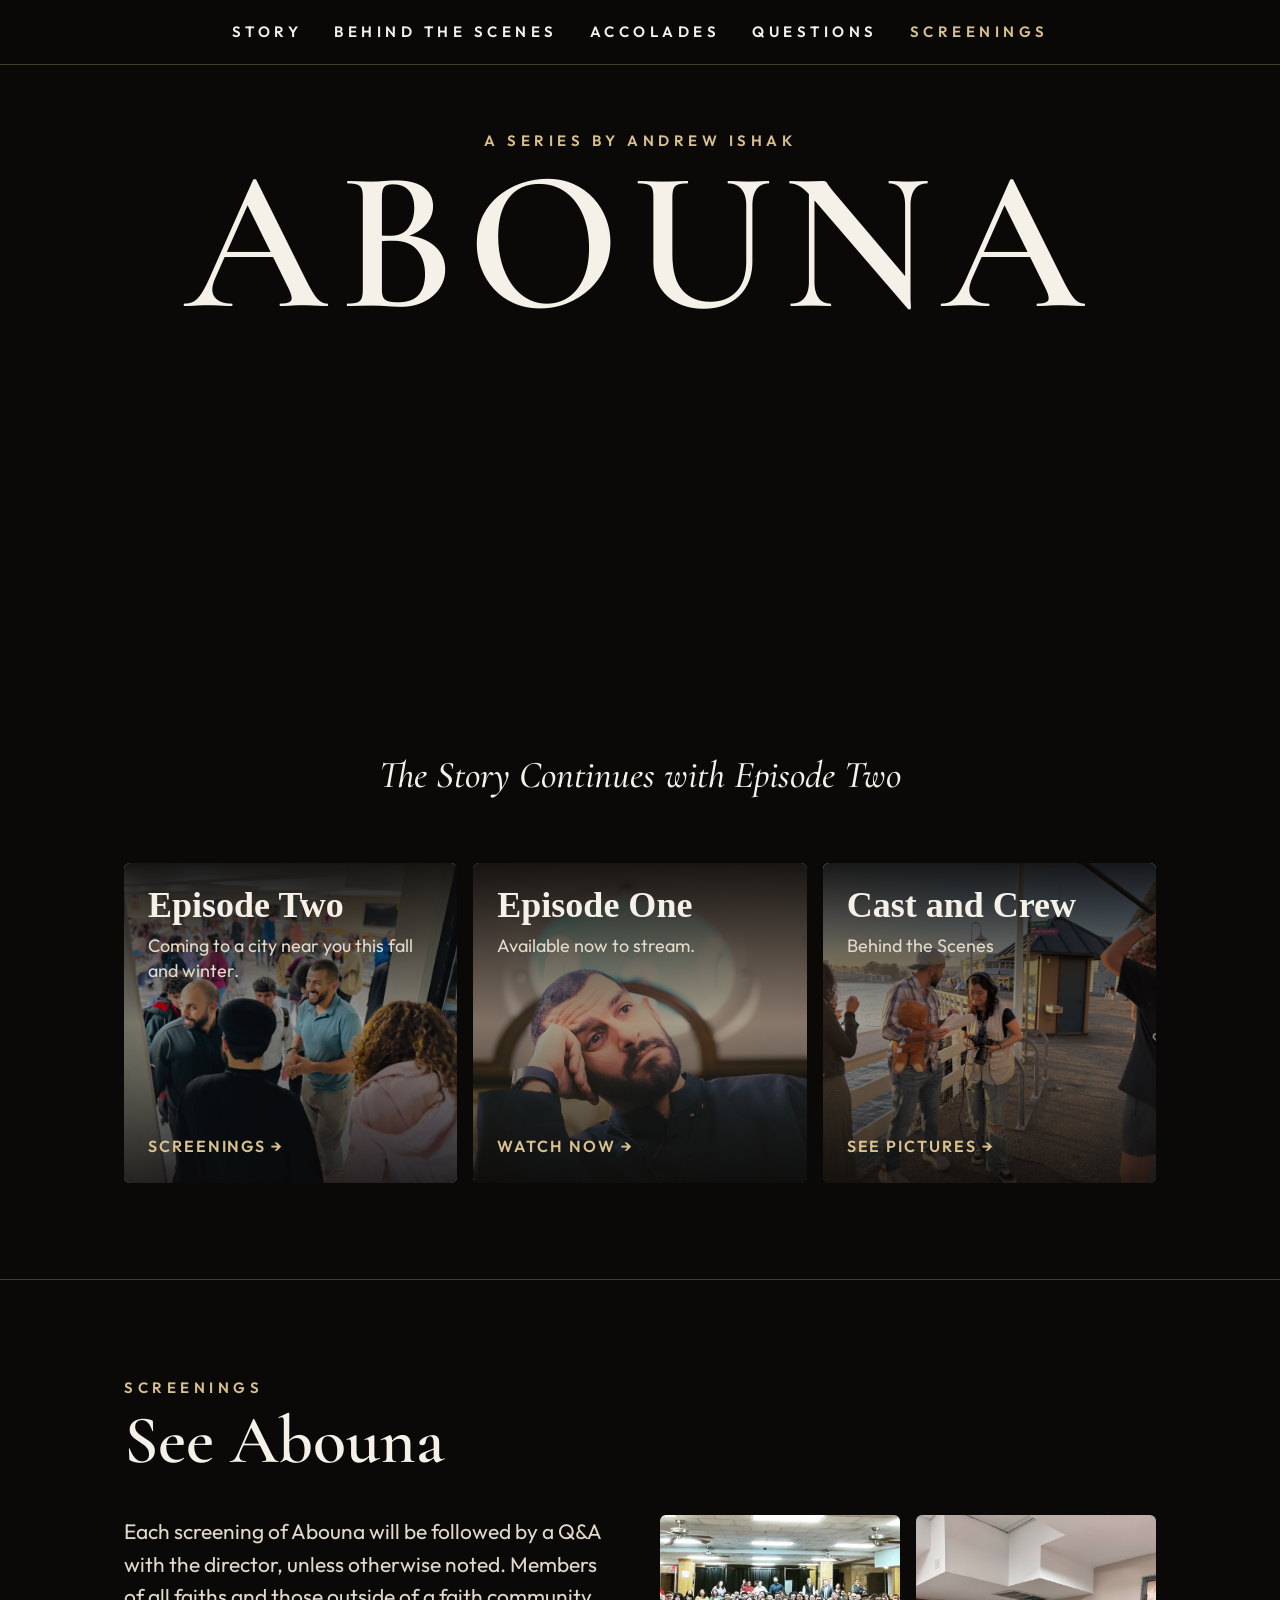
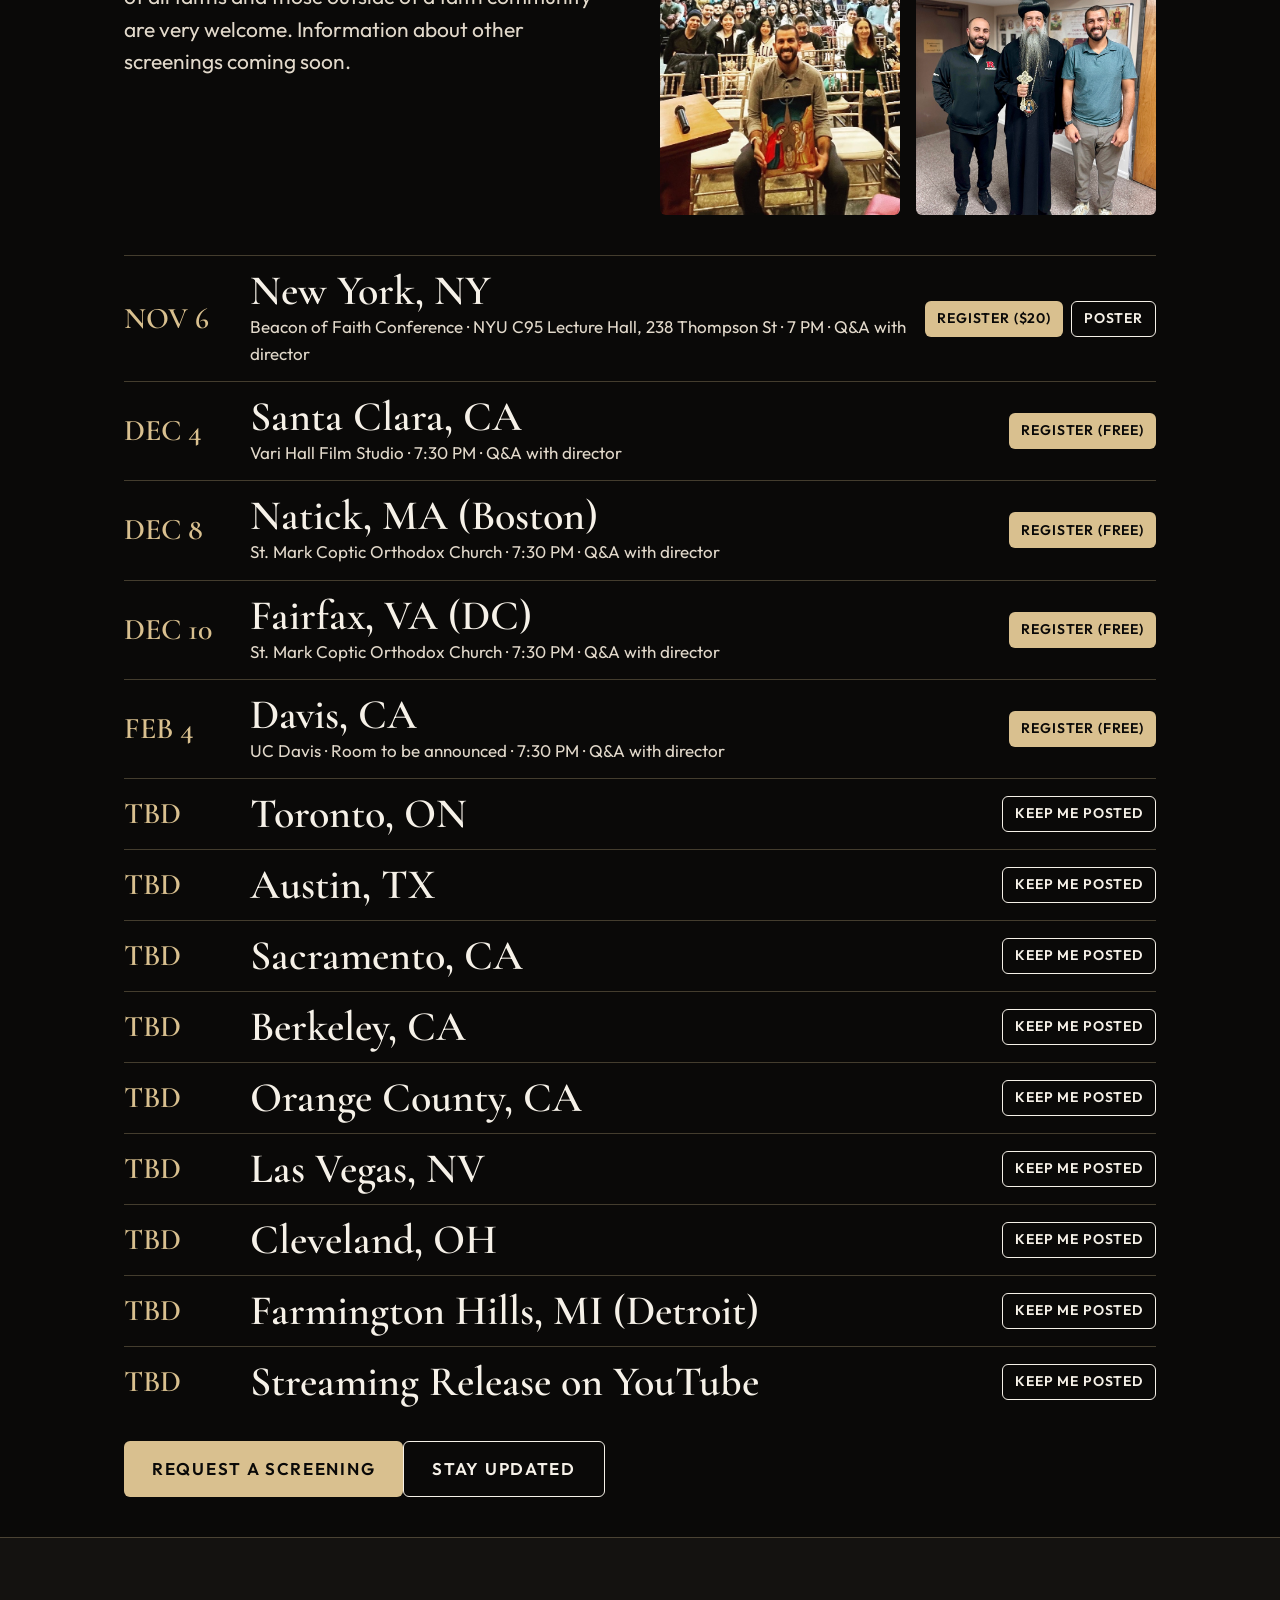
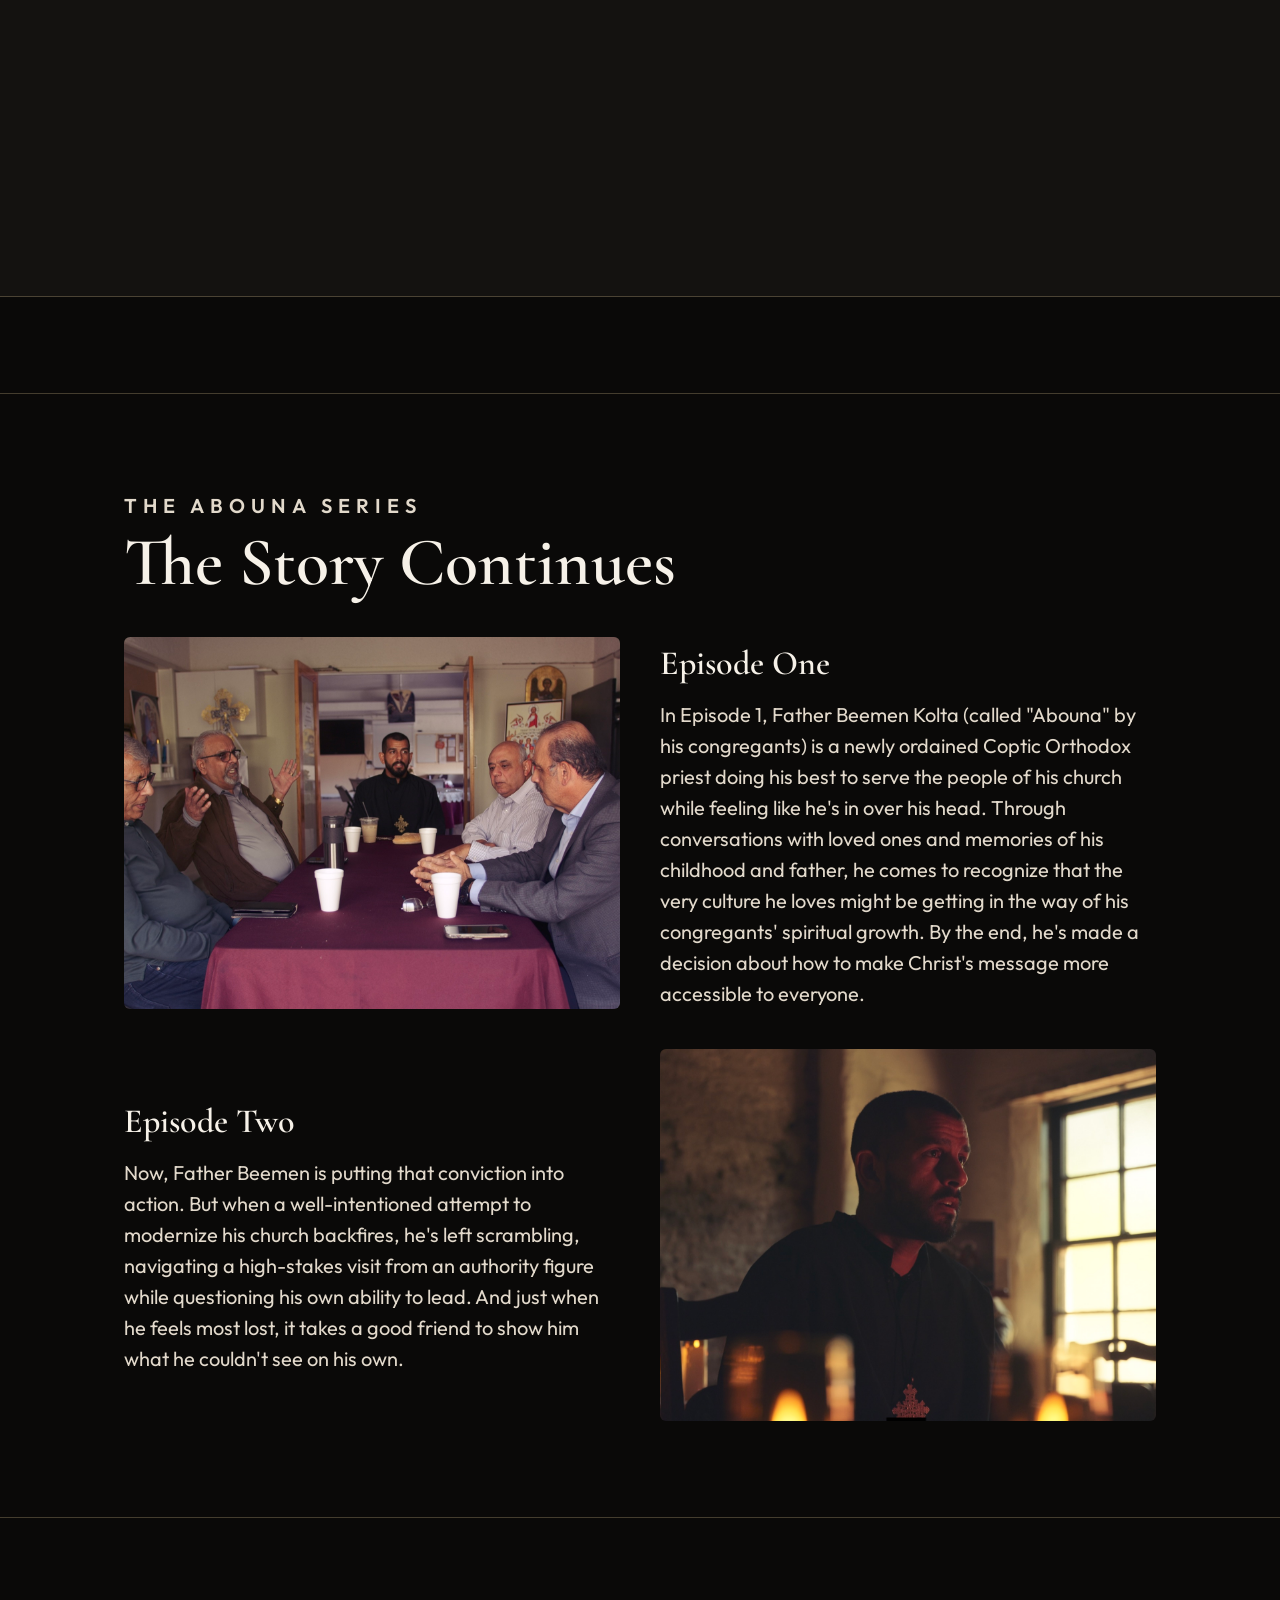
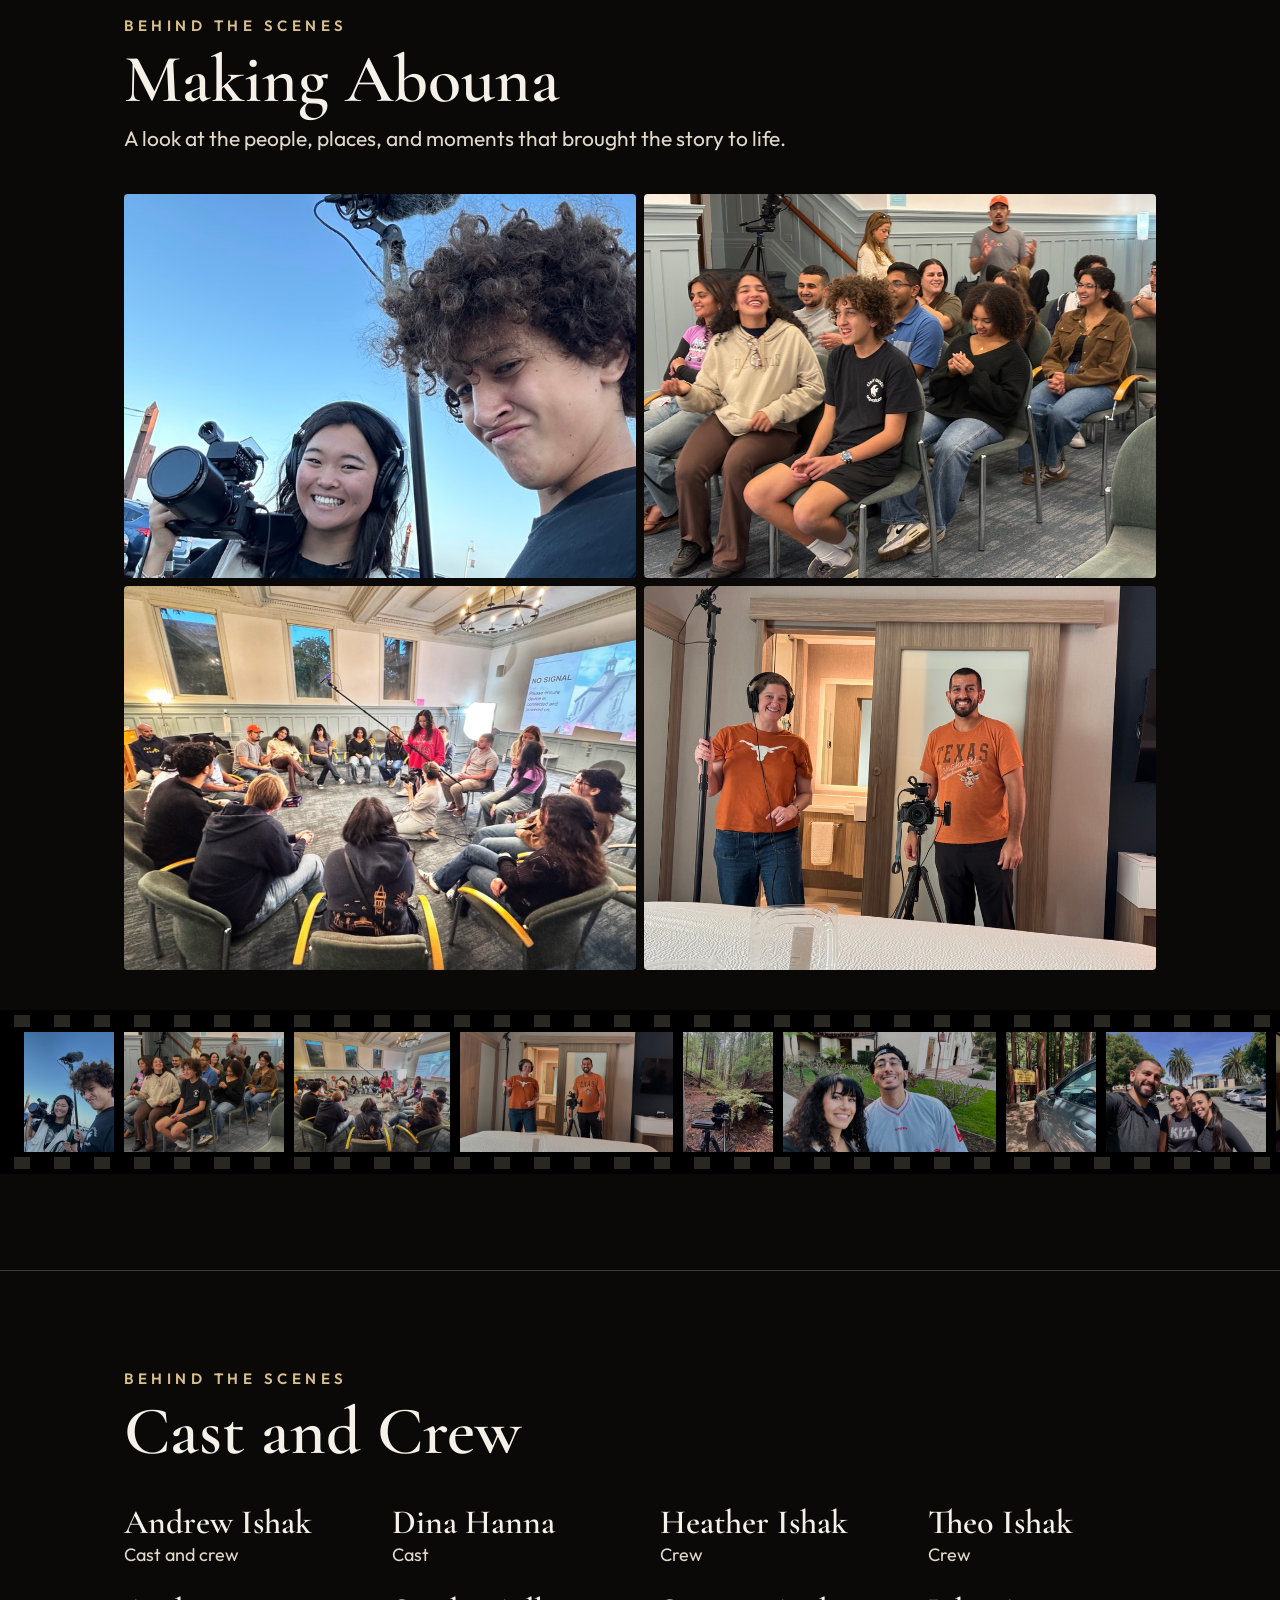
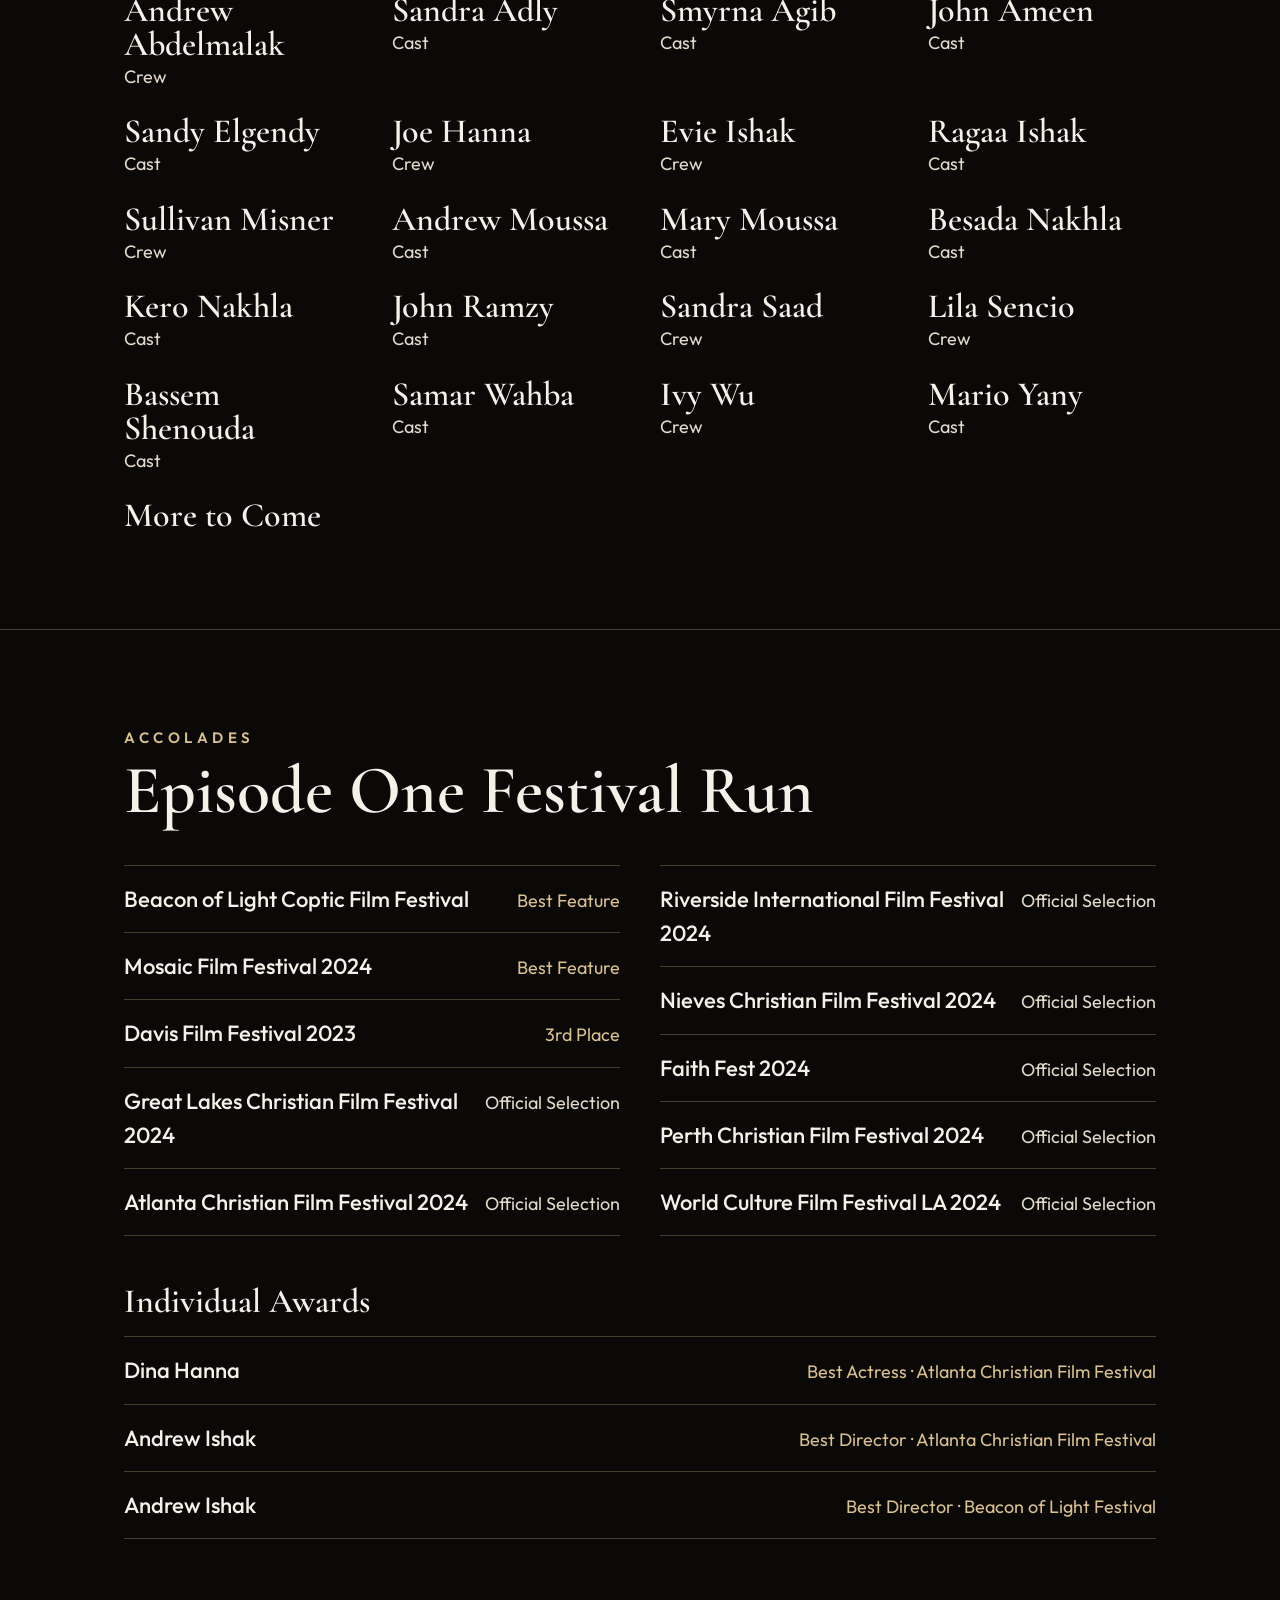
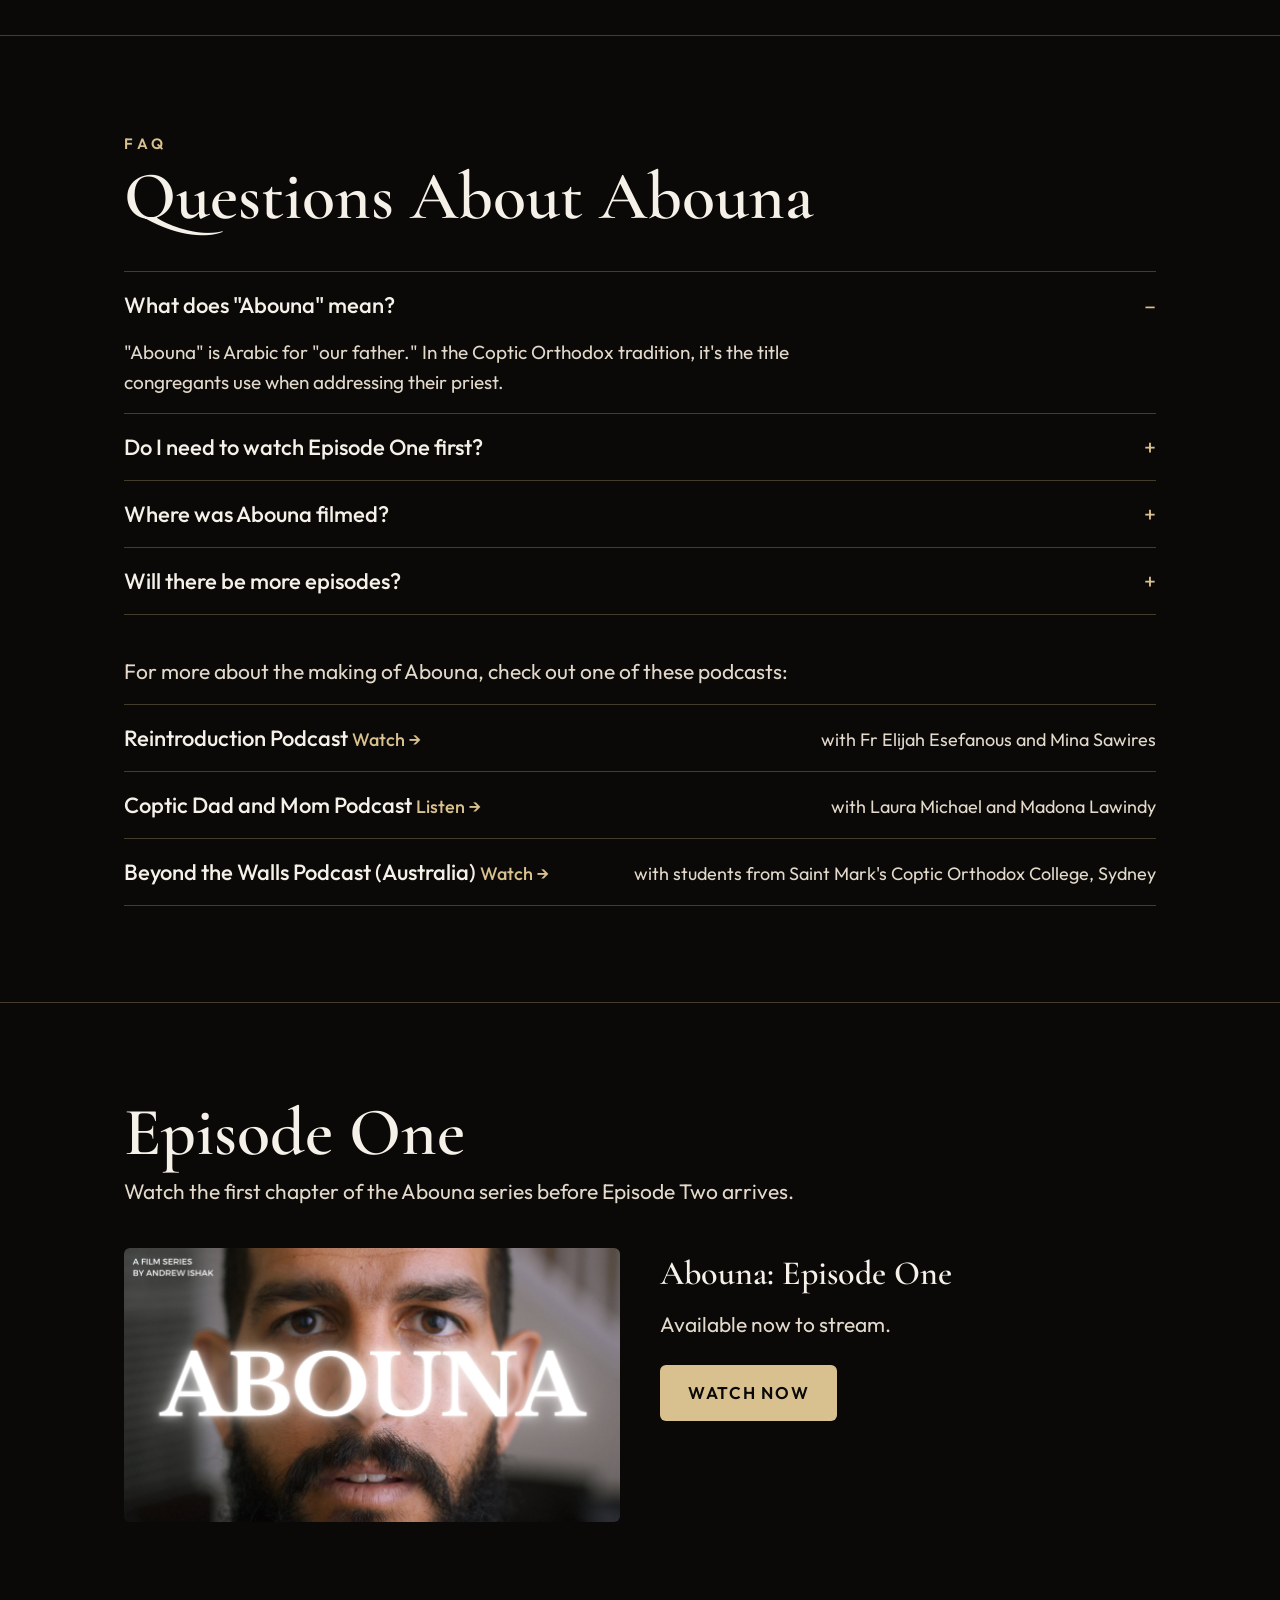
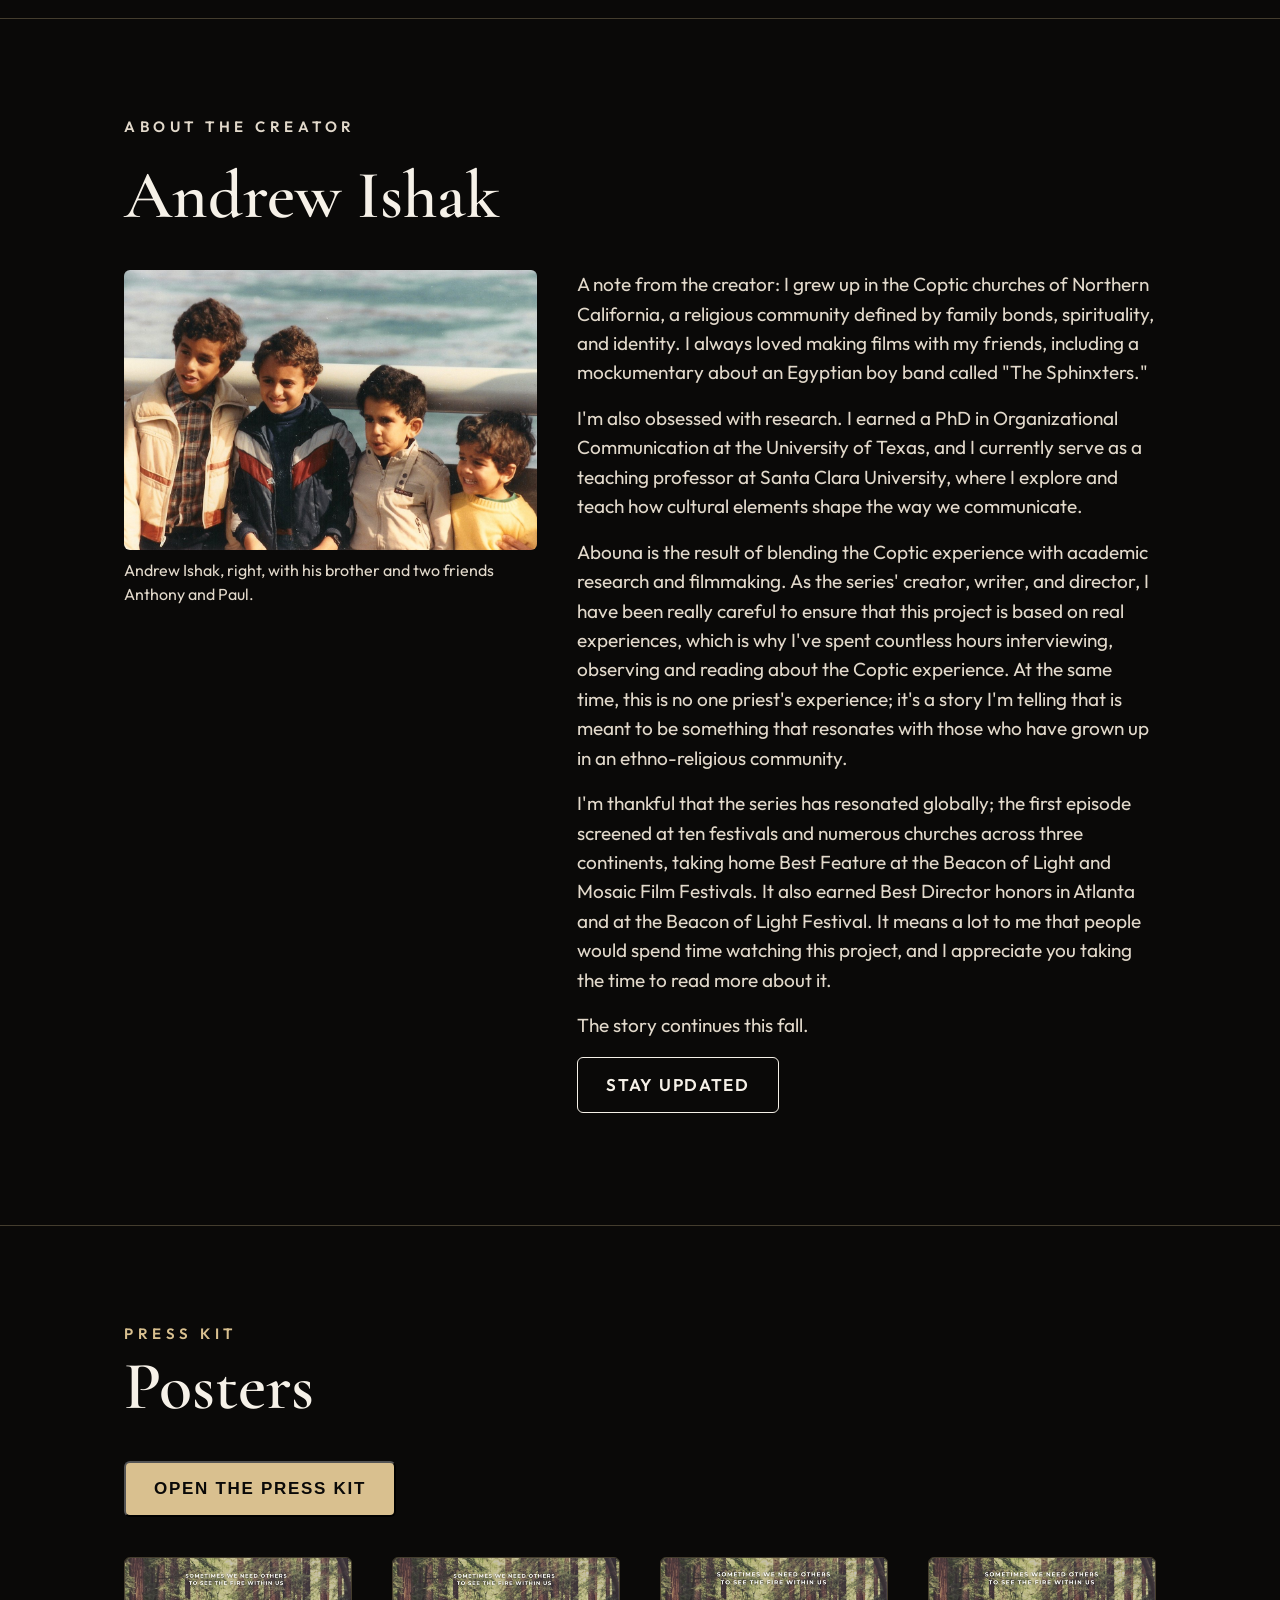
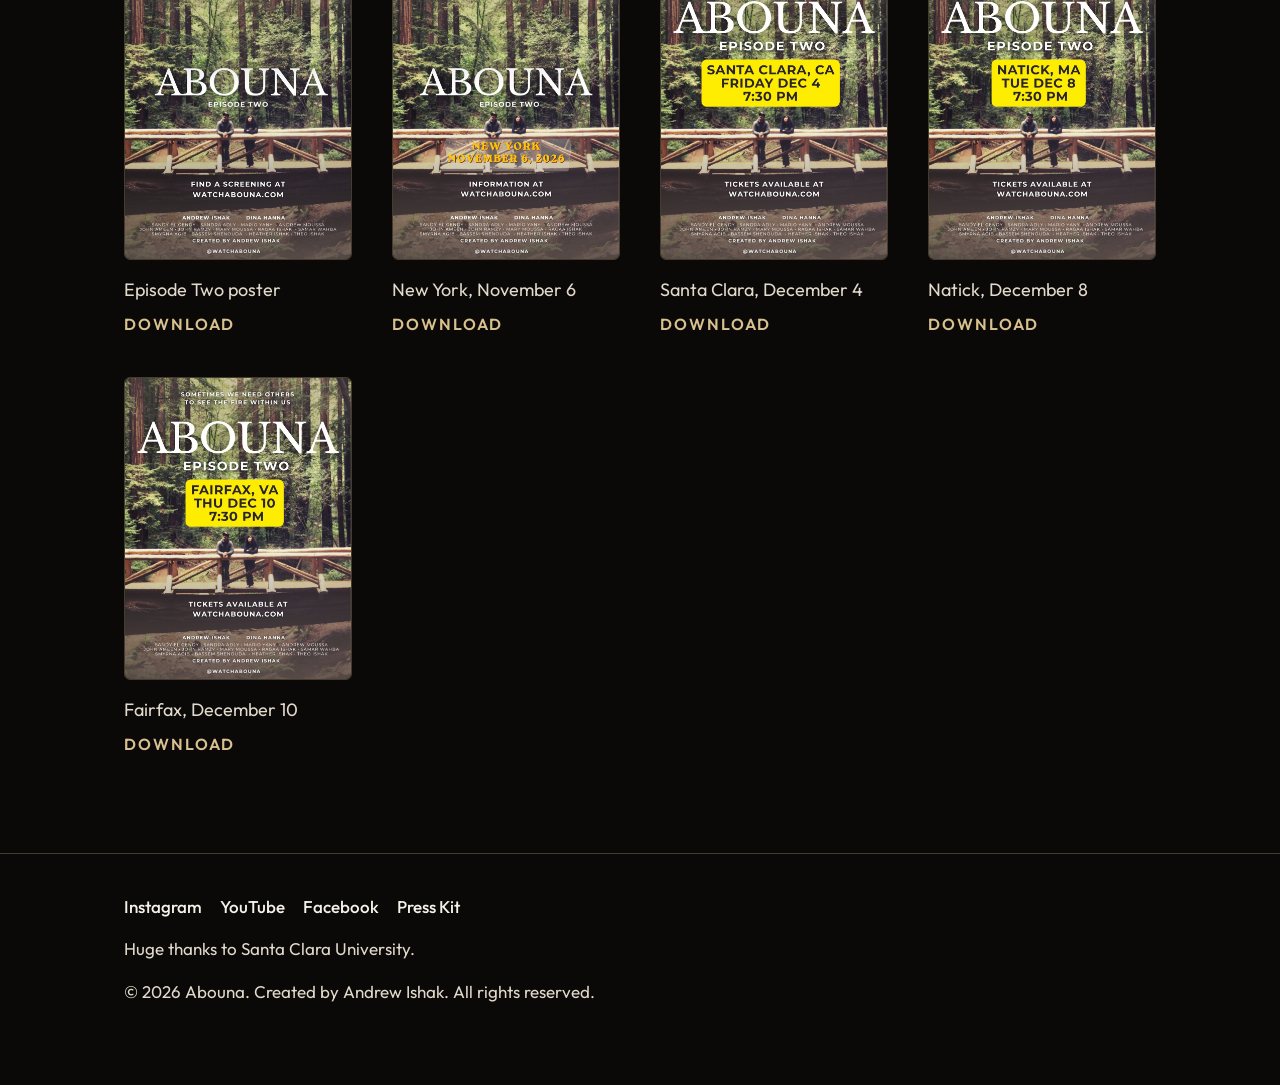
==== commit b78da407: "Santa Clara: venue is Vari Hall Film Studio; map redrawn for the North Parking Garage The parking ma" ====
--- a/index.html
+++ b/index.html
@@ -54,7 +54,7 @@
     <div class="photos"><img src="/screening-01.jpg" alt=""><img src="/screening-02.jpg" alt=""></div>
   </div>
   <div class="show"><div class="day">Nov 6</div><div class="what"><b>New York, NY</b><span>Beacon of Faith Conference · NYU C95 Lecture Hall, 238 Thompson St · 7 PM · Q&amp;A with director</span></div><div class="acts"><a class="btn" href="https://www.zeffy.com/en-US/ticketing/bof--2026" target="_blank" rel="noopener" data-tickets>Register ($20)</a><a class="btn ghost" href="/poster-new-york.jpg" download="Abouna Episode Two - New York, November 6.jpg" data-poster="/poster-new-york-web.jpg" data-name="New York, November 6">Poster</a></div></div>
-  <div class="show"><div class="day">Dec 4</div><div class="what"><b>Santa Clara, CA</b><span>Vari Communication Studio · 7:30 PM · Q&amp;A with director</span></div><div class="acts"><a class="btn" href="/rsvp?s=santa-clara-2026-12-04">Register (Free)</a></div></div>
+  <div class="show"><div class="day">Dec 4</div><div class="what"><b>Santa Clara, CA</b><span>Vari Hall Film Studio · 7:30 PM · Q&amp;A with director</span></div><div class="acts"><a class="btn" href="/rsvp?s=santa-clara-2026-12-04">Register (Free)</a></div></div>
   <div class="show"><div class="day">Dec 8</div><div class="what"><b>Natick, MA (Boston)</b><span>St. Mark Coptic Orthodox Church · 7:30 PM · Q&amp;A with director</span></div><div class="acts"><a class="btn" href="/rsvp?s=boston-2026-12-08">Register (Free)</a></div></div>
   <div class="show"><div class="day">Dec 10</div><div class="what"><b>Fairfax, VA (DC)</b><span>St. Mark Coptic Orthodox Church · 7:30 PM · Q&amp;A with director</span></div><div class="acts"><a class="btn" href="/rsvp?s=dc-2026-12-10">Register (Free)</a></div></div>
   <div class="show"><div class="day">Feb 4</div><div class="what"><b>Davis, CA</b><span>UC Davis · Room to be announced · 7:30 PM · Q&amp;A with director</span></div><div class="acts"><a class="btn" href="/rsvp?s=davis-2027-02-04">Register (Free)</a></div></div>
@@ -218,7 +218,7 @@
     const gold = { radius: 10, color: '#d9c08f', fillColor: '#d9c08f', fillOpacity: 0.95, weight: 2 };
     const pins = [
       ['New York, NY', 40.729, -73.9985, 'Nov 6 · Beacon of Faith Conference · NYU C95 Lecture Hall, 238 Thompson St · 7 PM'],
-      ['Santa Clara, CA', 37.3541, -121.9552, 'Dec 4 · Vari Communication Studio · 7:30 PM'],
+      ['Santa Clara, CA', 37.3541, -121.9552, 'Dec 4 · Vari Hall Film Studio · 7:30 PM'],
       ['Orange County, CA', 33.7175, -117.8311, 'Date TBD'],
       ['Austin, TX', 30.2672, -97.7431, 'Date TBD'],
       ['Fairfax, VA (DC)', 38.8318, -77.3736, 'Dec 10 · St. Mark Coptic Orthodox Church · 7:30 PM'],
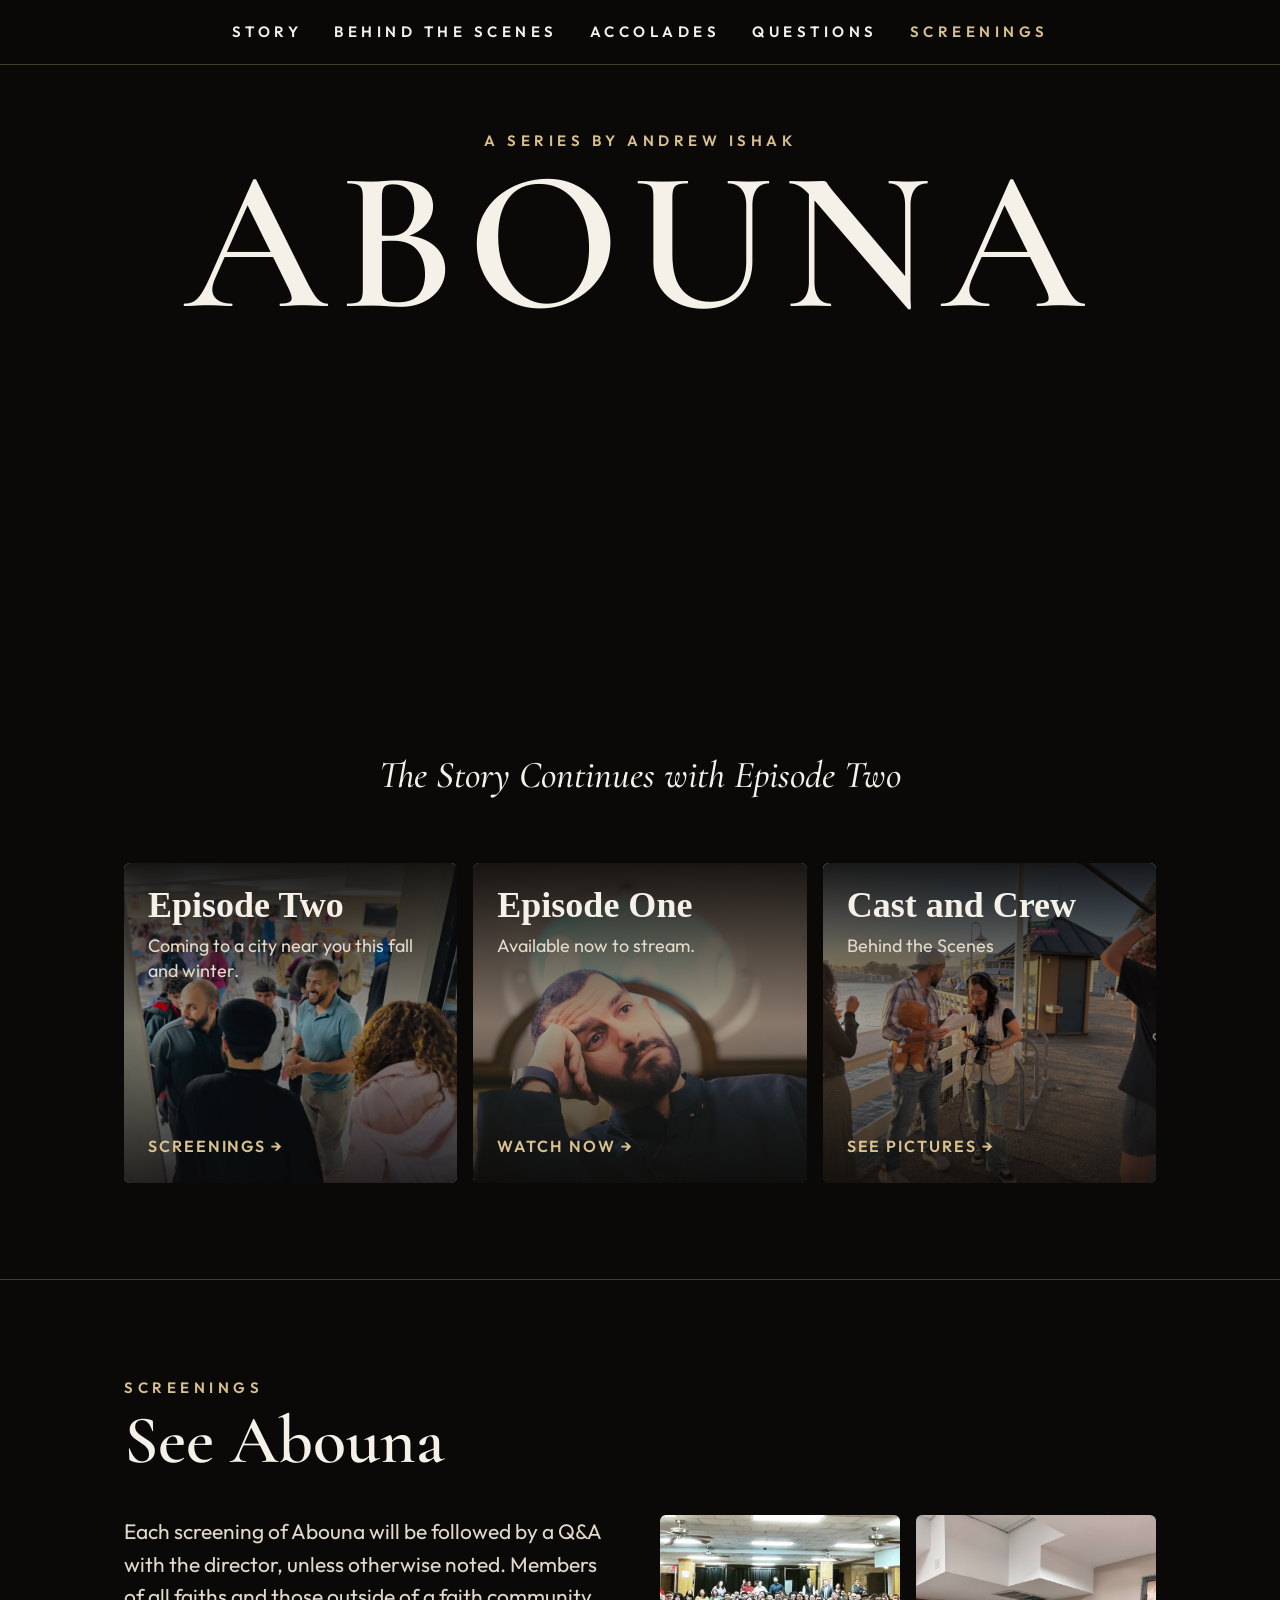
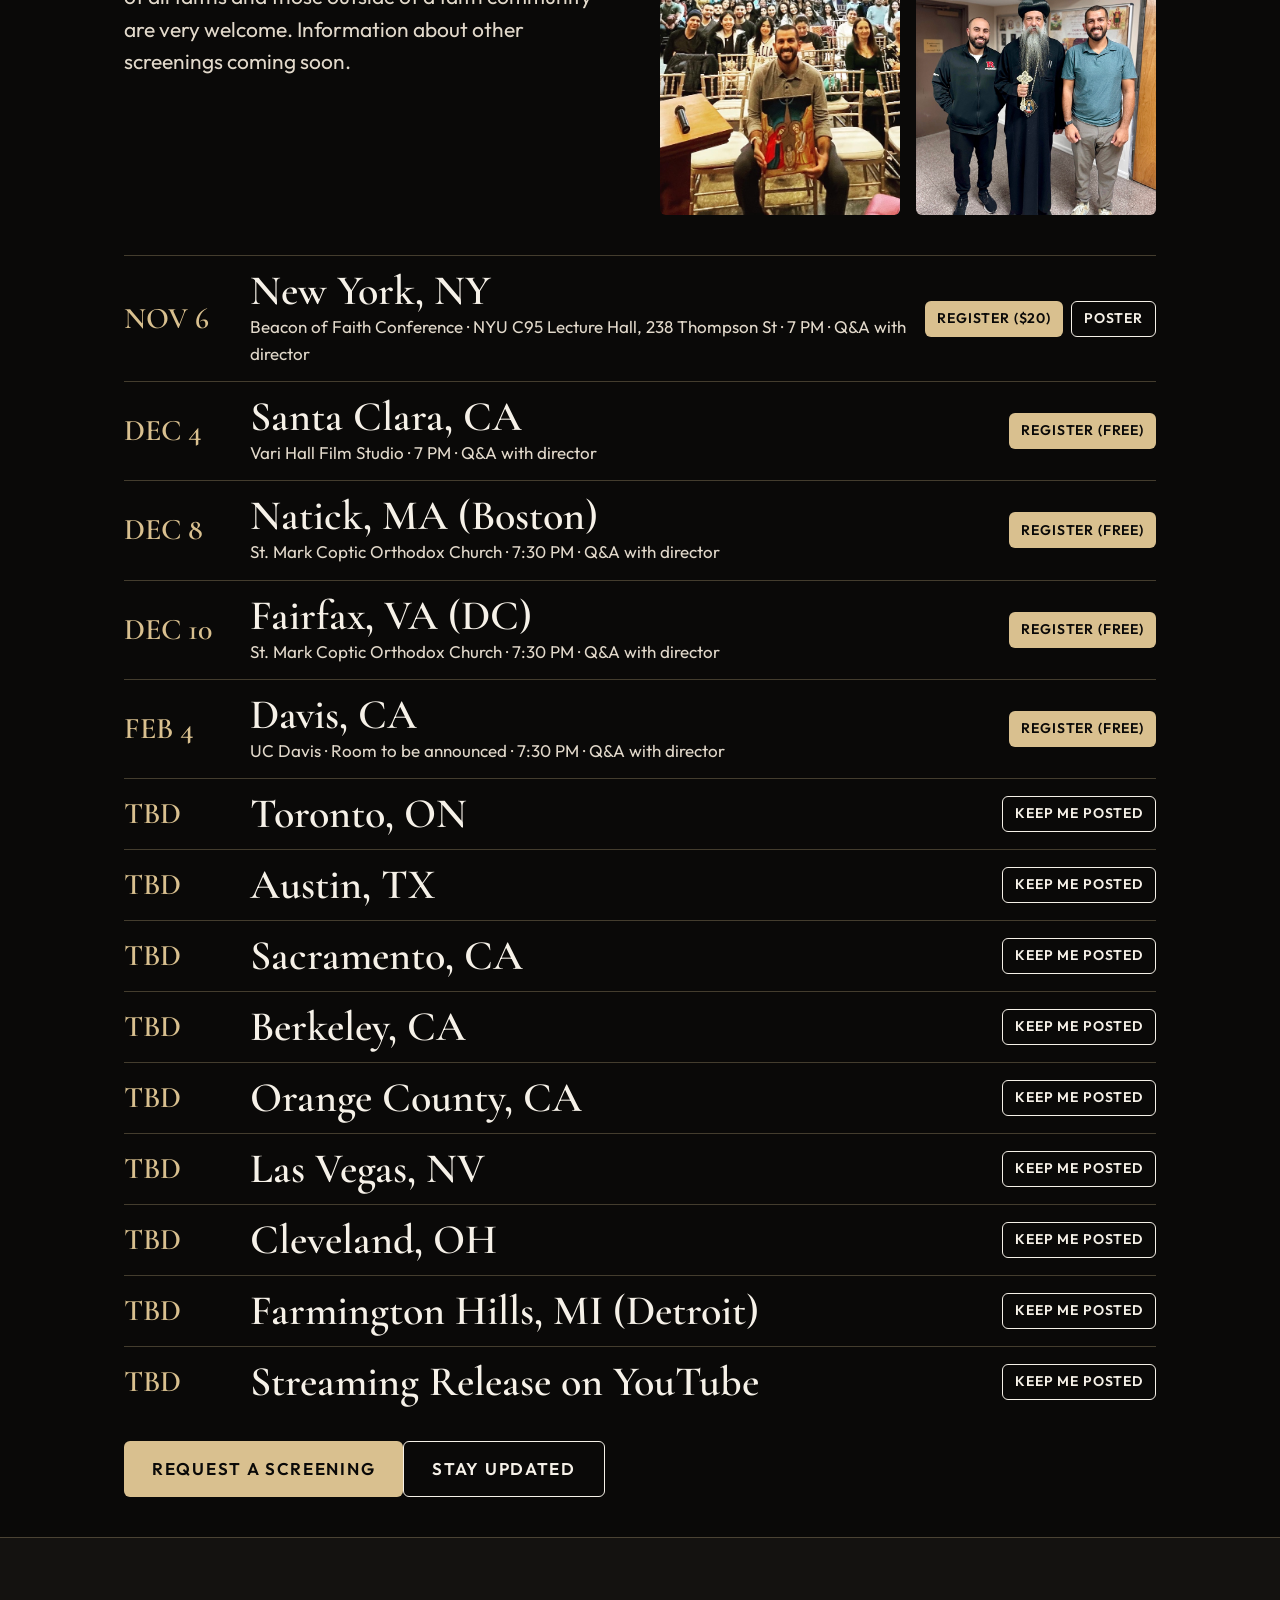
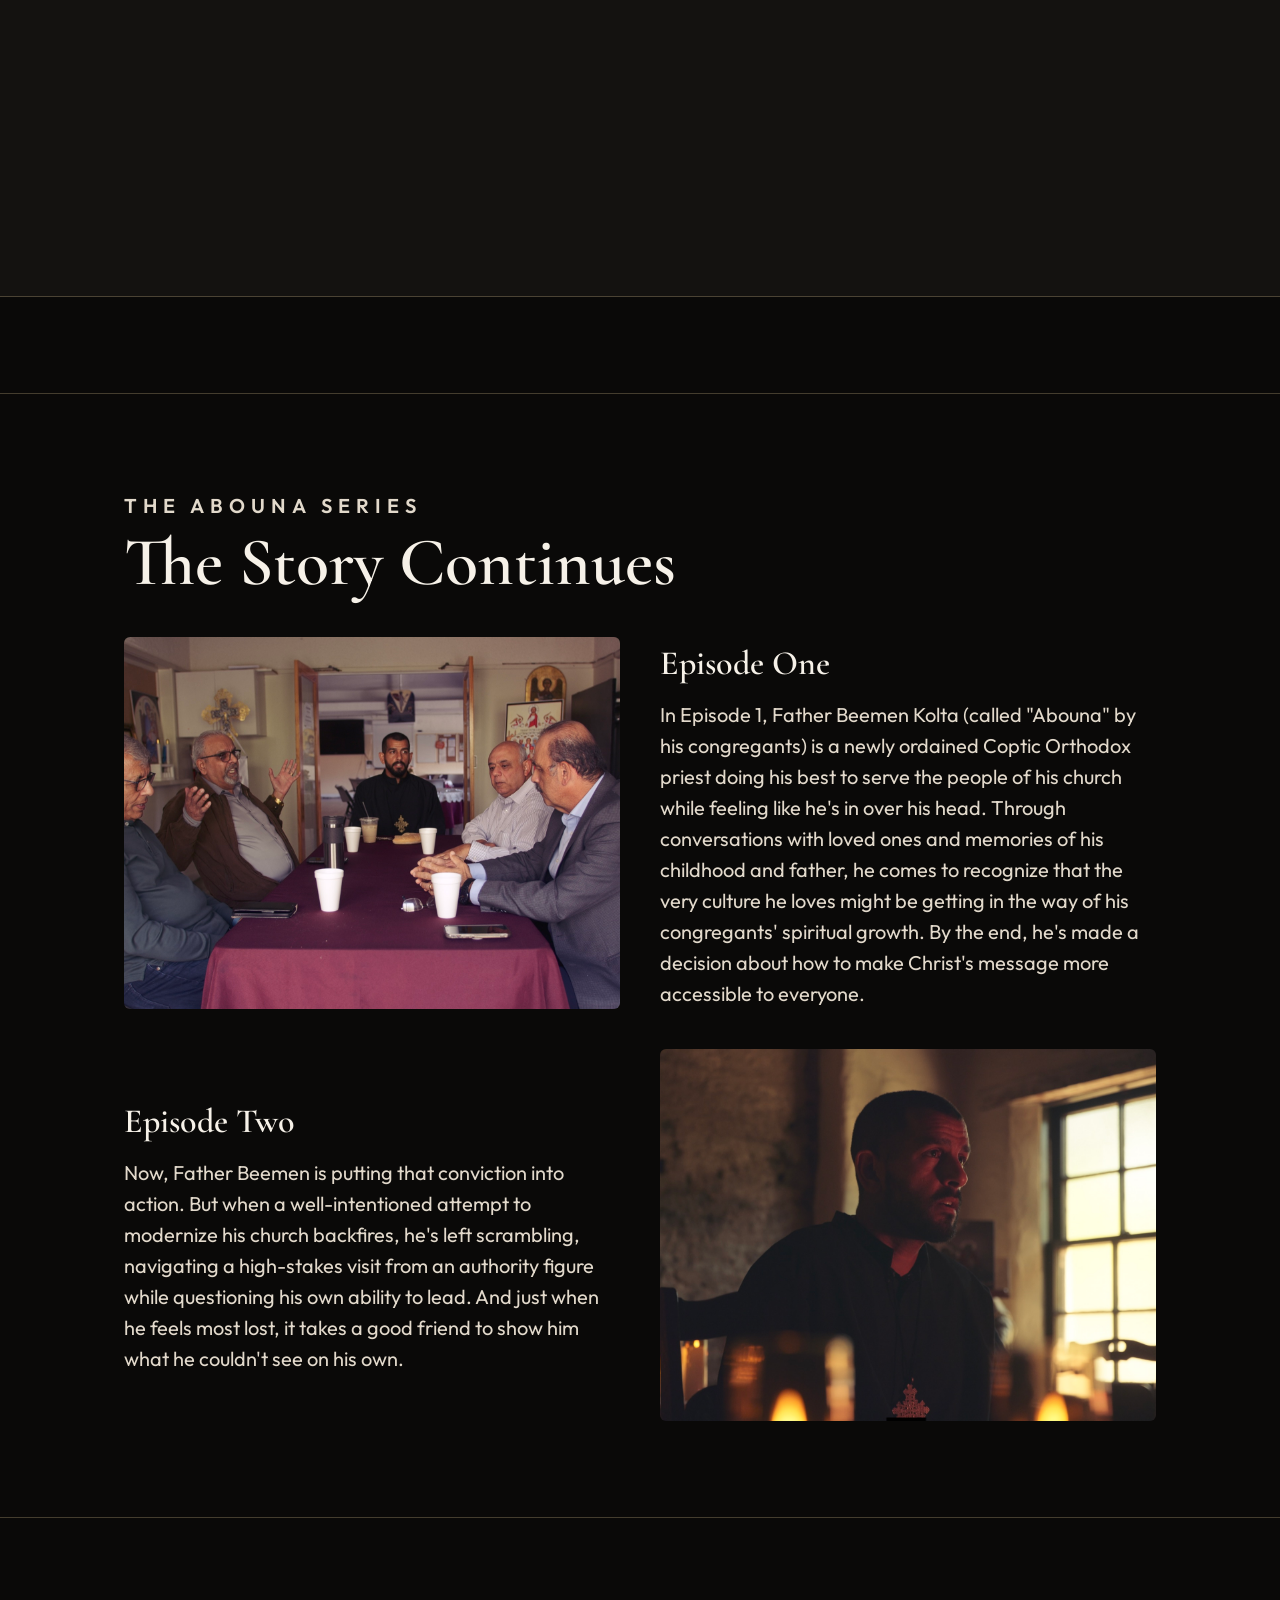
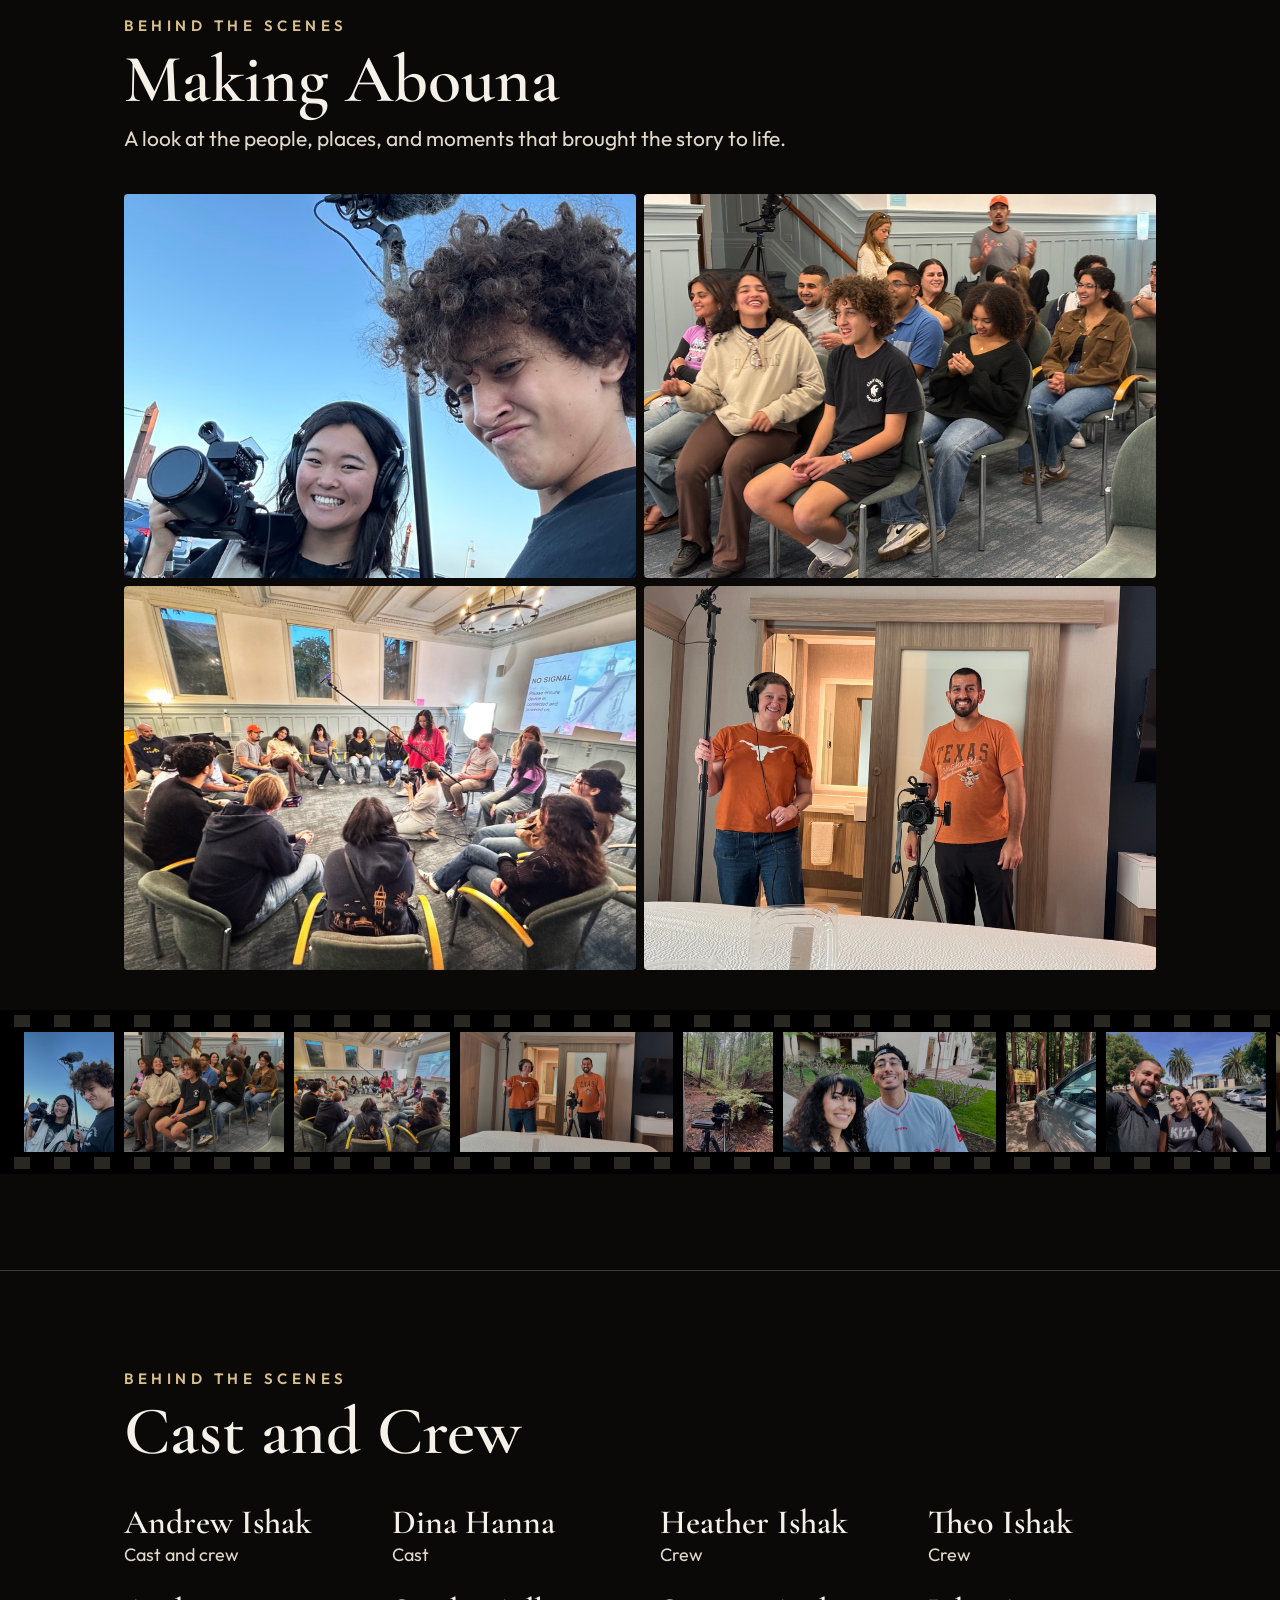
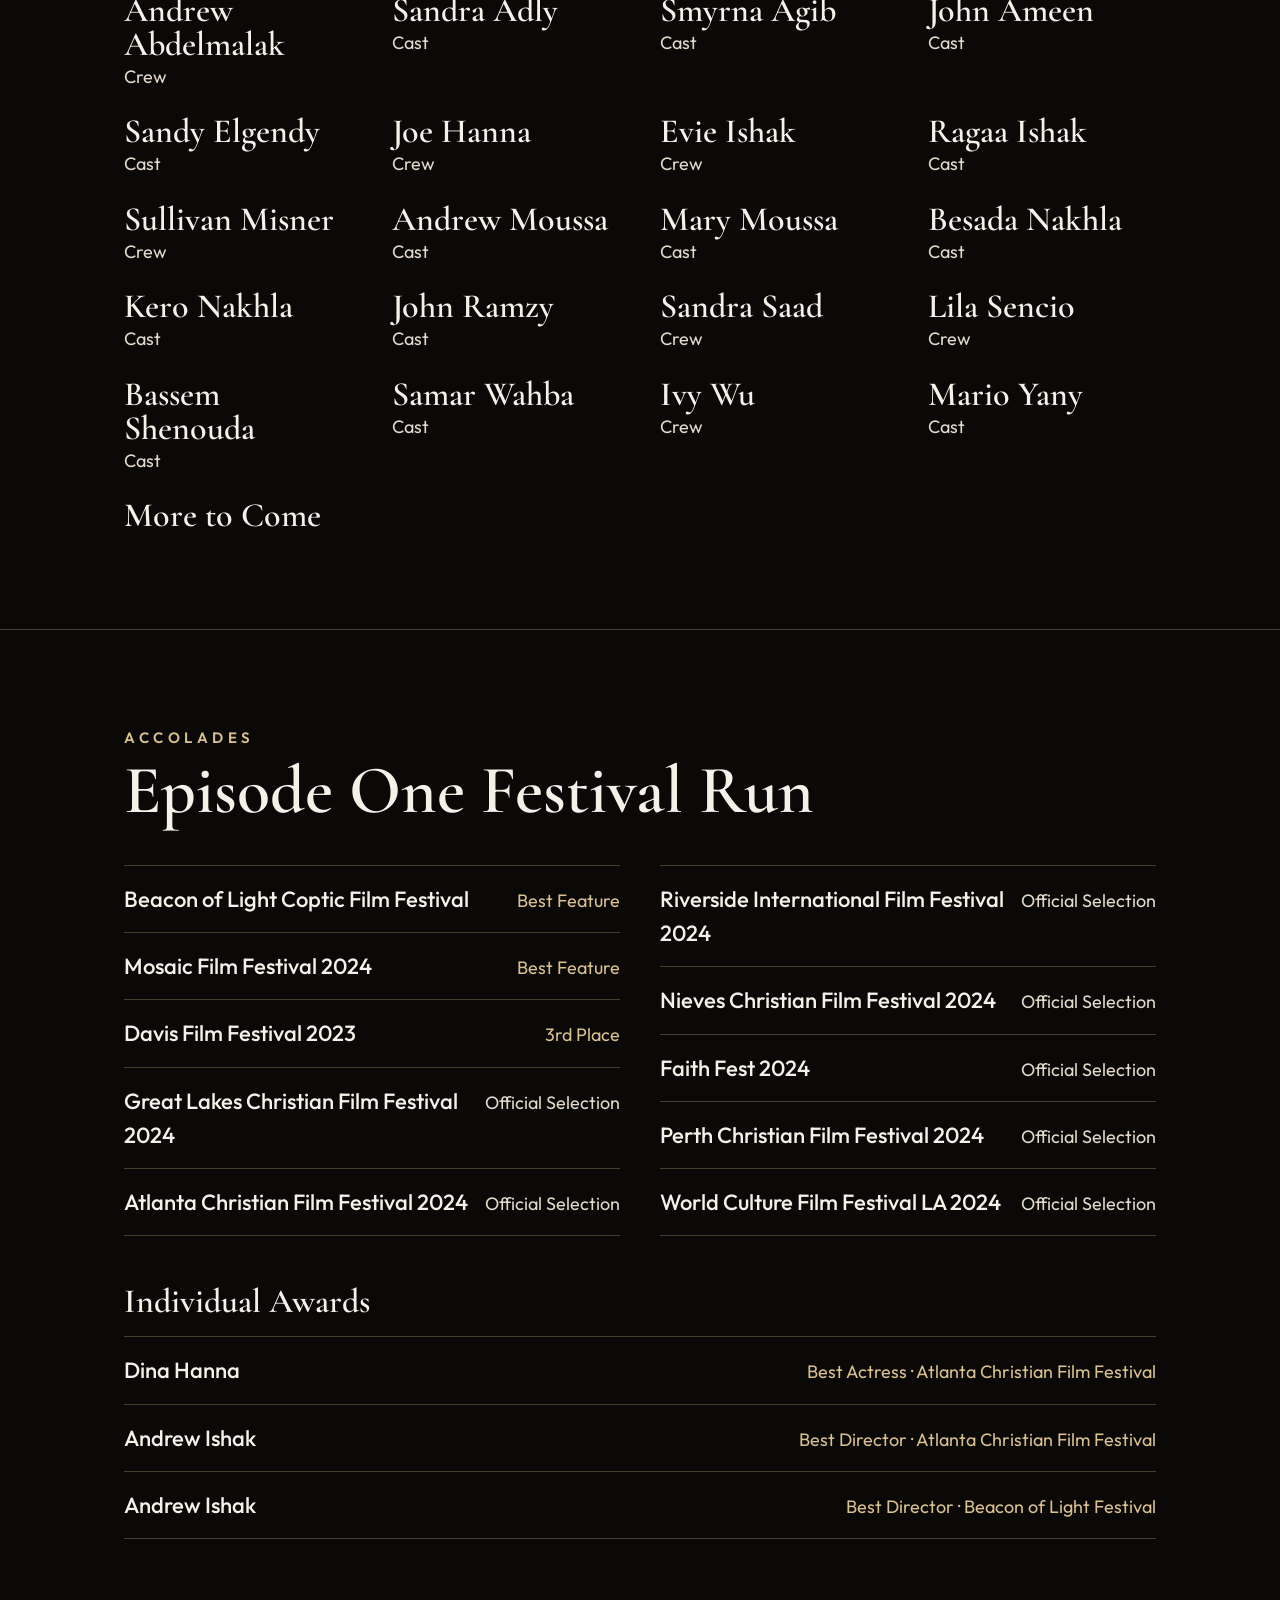
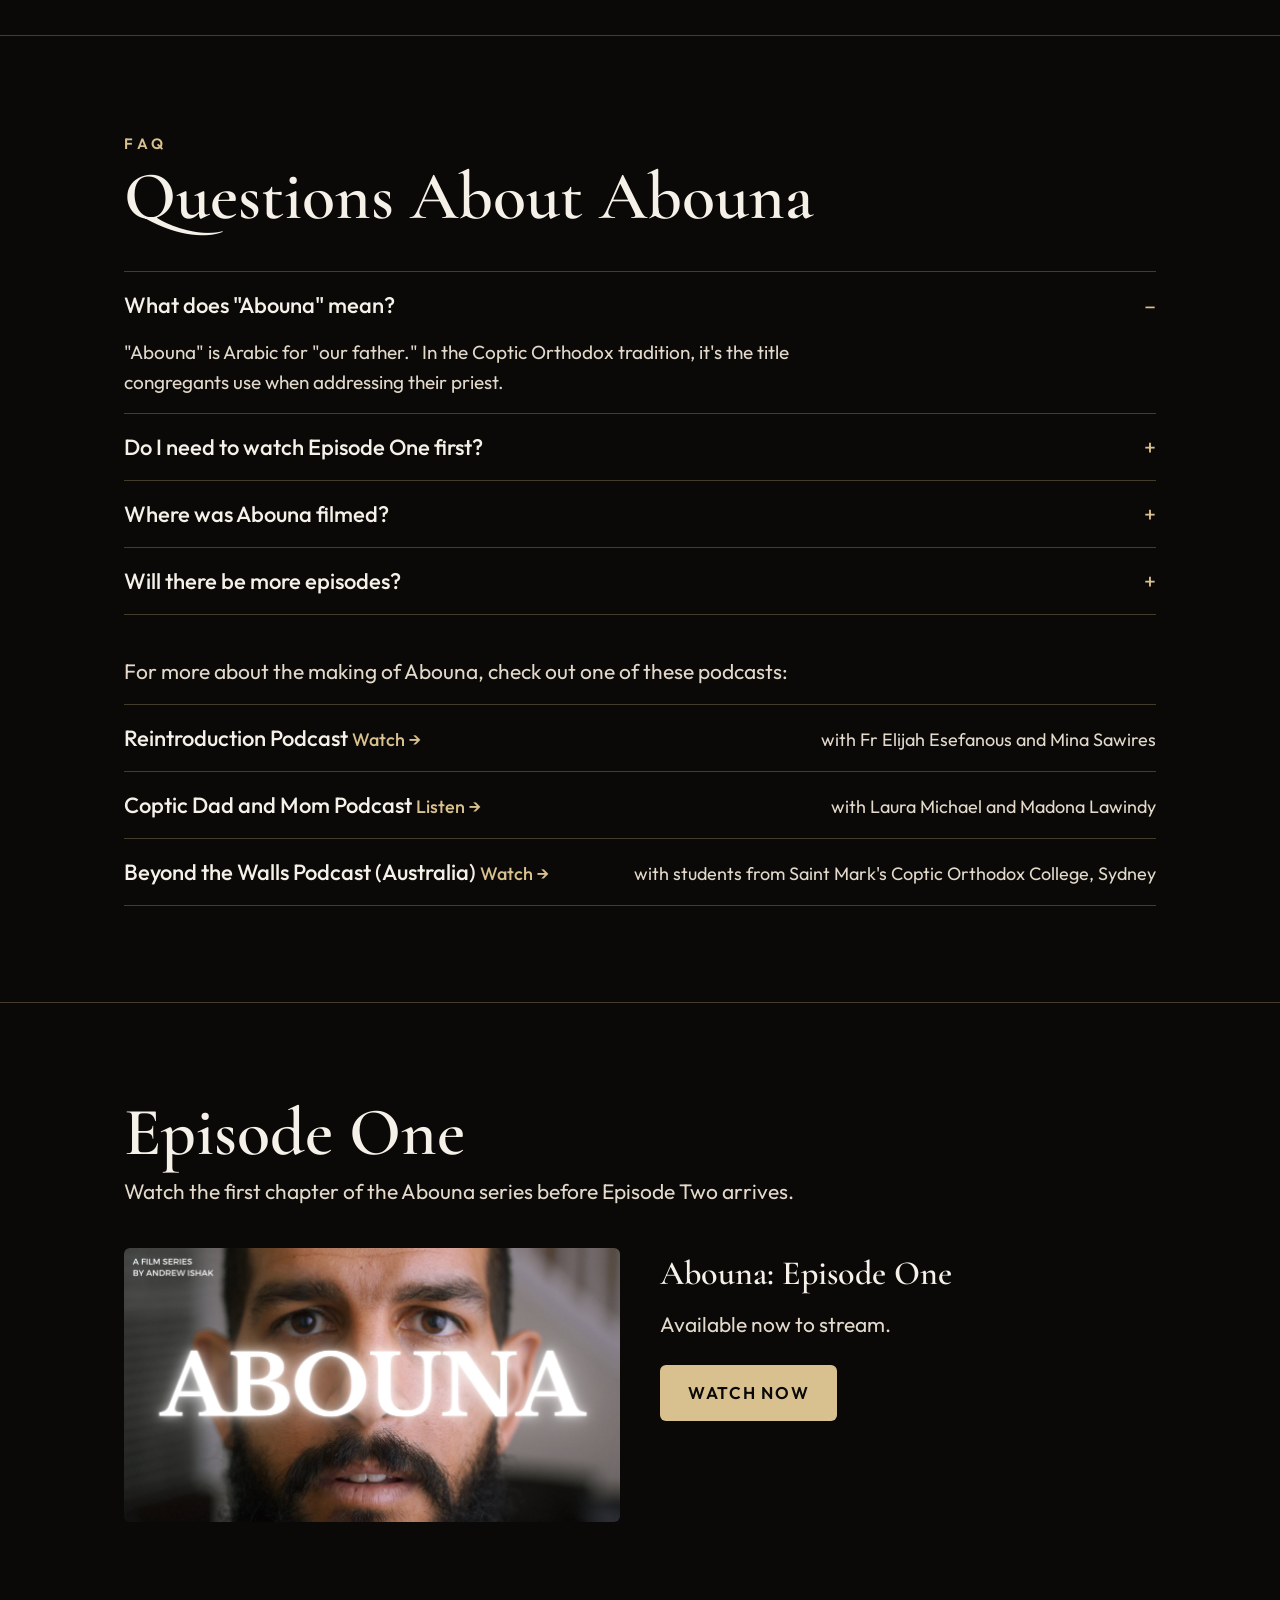
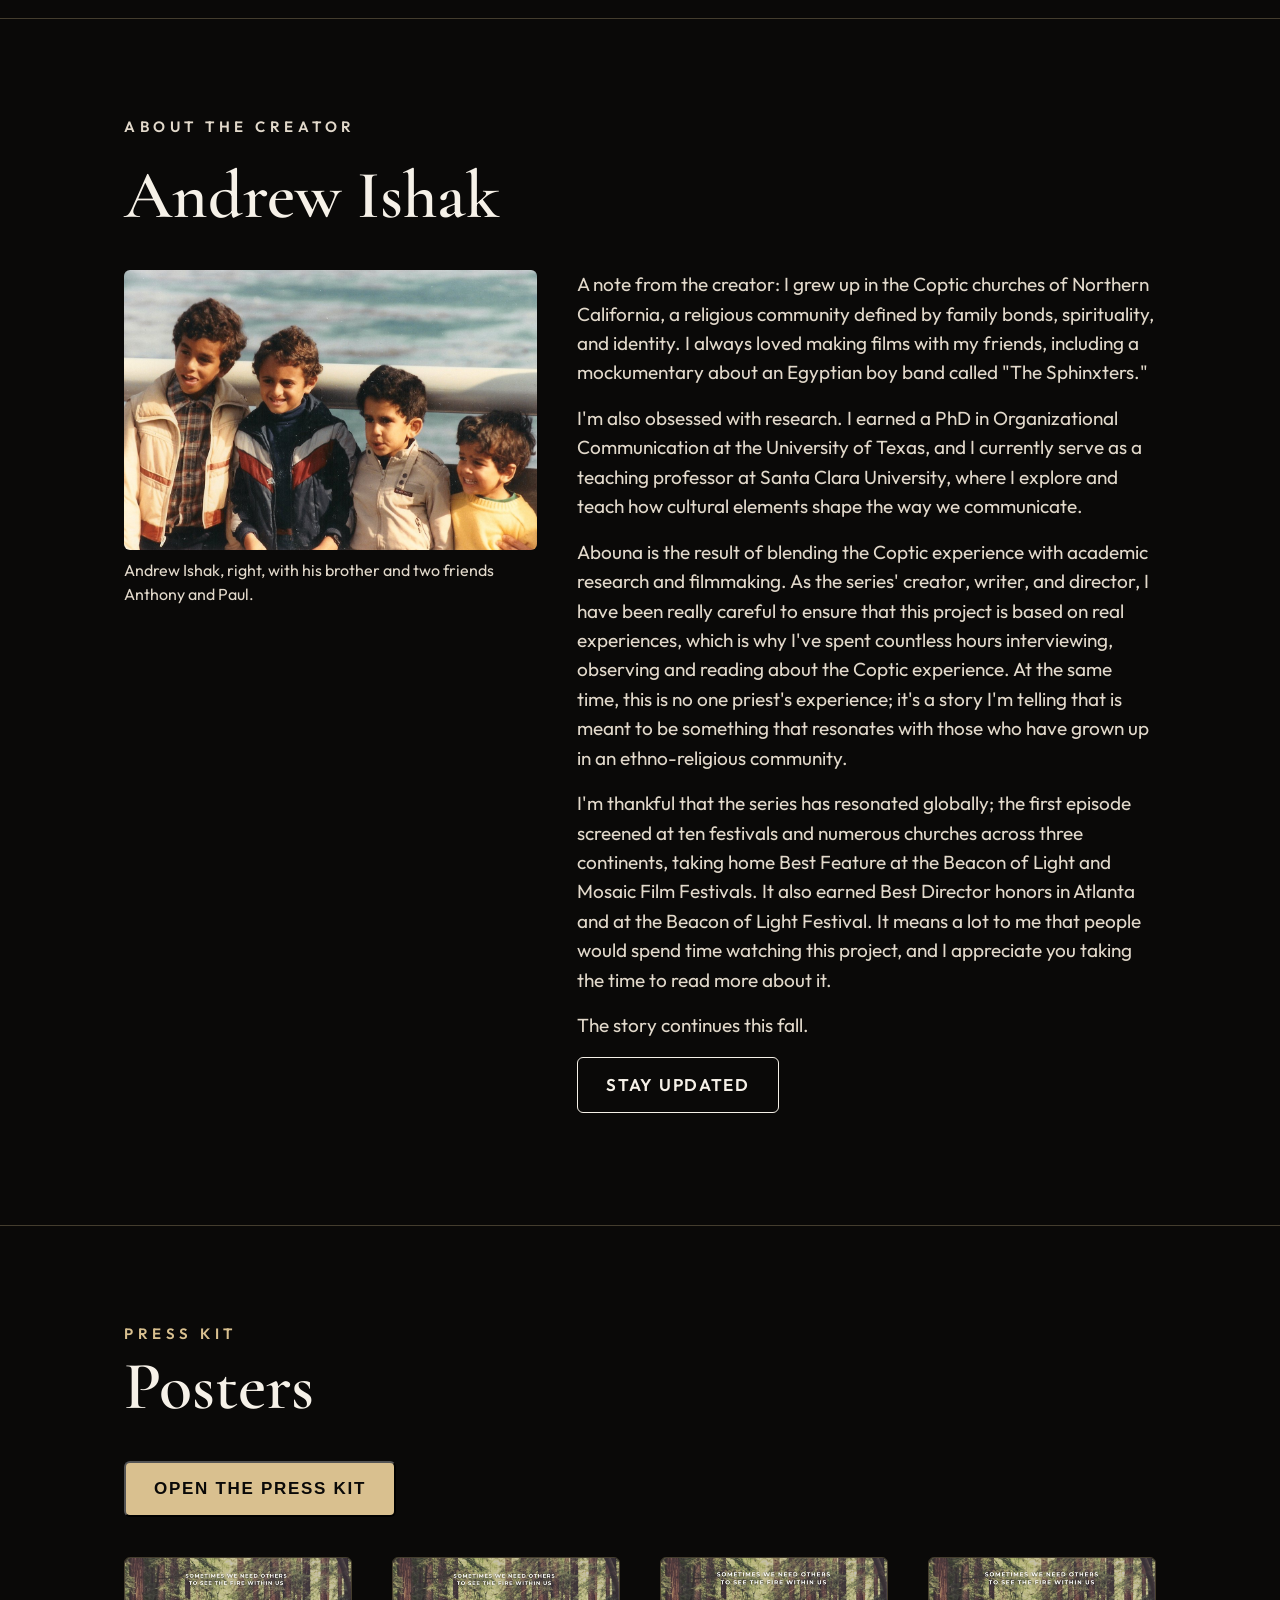
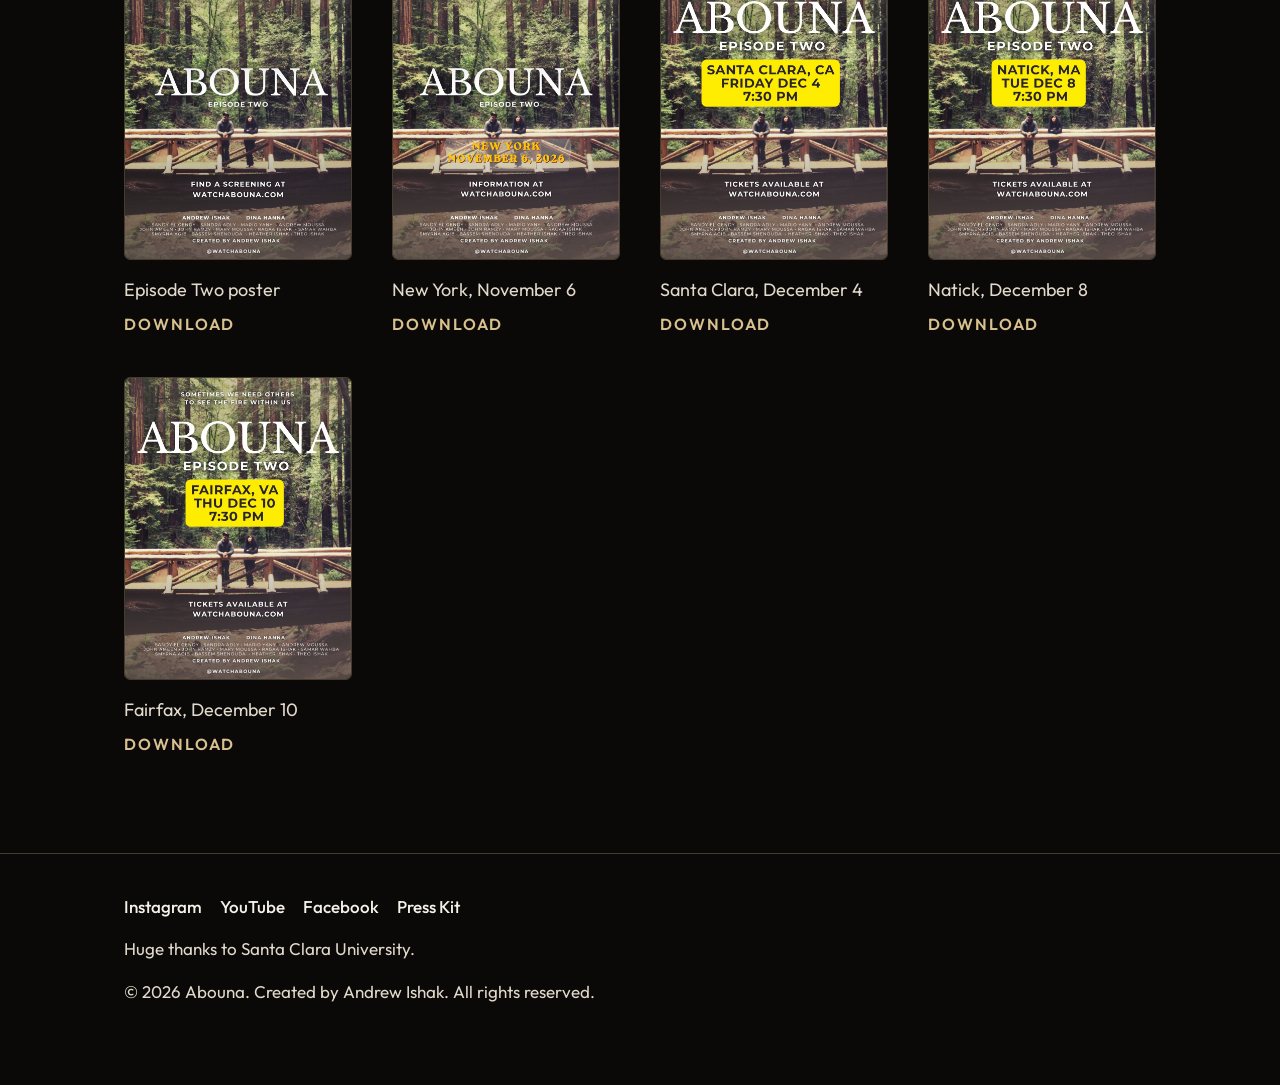
==== commit 011e5a86: "Screenings: Santa Clara is 7 PM, not 7:30 Co-Authored-By: Claude Fable 5.2 <noreply@anthropic.com>" ====
--- a/index.html
+++ b/index.html
@@ -54,7 +54,7 @@
     <div class="photos"><img src="/screening-01.jpg" alt=""><img src="/screening-02.jpg" alt=""></div>
   </div>
   <div class="show"><div class="day">Nov 6</div><div class="what"><b>New York, NY</b><span>Beacon of Faith Conference · NYU C95 Lecture Hall, 238 Thompson St · 7 PM · Q&amp;A with director</span></div><div class="acts"><a class="btn" href="https://www.zeffy.com/en-US/ticketing/bof--2026" target="_blank" rel="noopener" data-tickets>Register ($20)</a><a class="btn ghost" href="/poster-new-york.jpg" download="Abouna Episode Two - New York, November 6.jpg" data-poster="/poster-new-york-web.jpg" data-name="New York, November 6">Poster</a></div></div>
-  <div class="show"><div class="day">Dec 4</div><div class="what"><b>Santa Clara, CA</b><span>Vari Hall Film Studio · 7:30 PM · Q&amp;A with director</span></div><div class="acts"><a class="btn" href="/rsvp?s=santa-clara-2026-12-04">Register (Free)</a></div></div>
+  <div class="show"><div class="day">Dec 4</div><div class="what"><b>Santa Clara, CA</b><span>Vari Hall Film Studio · 7 PM · Q&amp;A with director</span></div><div class="acts"><a class="btn" href="/rsvp?s=santa-clara-2026-12-04">Register (Free)</a></div></div>
   <div class="show"><div class="day">Dec 8</div><div class="what"><b>Natick, MA (Boston)</b><span>St. Mark Coptic Orthodox Church · 7:30 PM · Q&amp;A with director</span></div><div class="acts"><a class="btn" href="/rsvp?s=boston-2026-12-08">Register (Free)</a></div></div>
   <div class="show"><div class="day">Dec 10</div><div class="what"><b>Fairfax, VA (DC)</b><span>St. Mark Coptic Orthodox Church · 7:30 PM · Q&amp;A with director</span></div><div class="acts"><a class="btn" href="/rsvp?s=dc-2026-12-10">Register (Free)</a></div></div>
   <div class="show"><div class="day">Feb 4</div><div class="what"><b>Davis, CA</b><span>UC Davis · Room to be announced · 7:30 PM · Q&amp;A with director</span></div><div class="acts"><a class="btn" href="/rsvp?s=davis-2027-02-04">Register (Free)</a></div></div>
@@ -218,7 +218,7 @@
     const gold = { radius: 10, color: '#d9c08f', fillColor: '#d9c08f', fillOpacity: 0.95, weight: 2 };
     const pins = [
       ['New York, NY', 40.729, -73.9985, 'Nov 6 · Beacon of Faith Conference · NYU C95 Lecture Hall, 238 Thompson St · 7 PM'],
-      ['Santa Clara, CA', 37.3541, -121.9552, 'Dec 4 · Vari Hall Film Studio · 7:30 PM'],
+      ['Santa Clara, CA', 37.3541, -121.9552, 'Dec 4 · Vari Hall Film Studio · 7 PM'],
       ['Orange County, CA', 33.7175, -117.8311, 'Date TBD'],
       ['Austin, TX', 30.2672, -97.7431, 'Date TBD'],
       ['Fairfax, VA (DC)', 38.8318, -77.3736, 'Dec 10 · St. Mark Coptic Orthodox Church · 7:30 PM'],
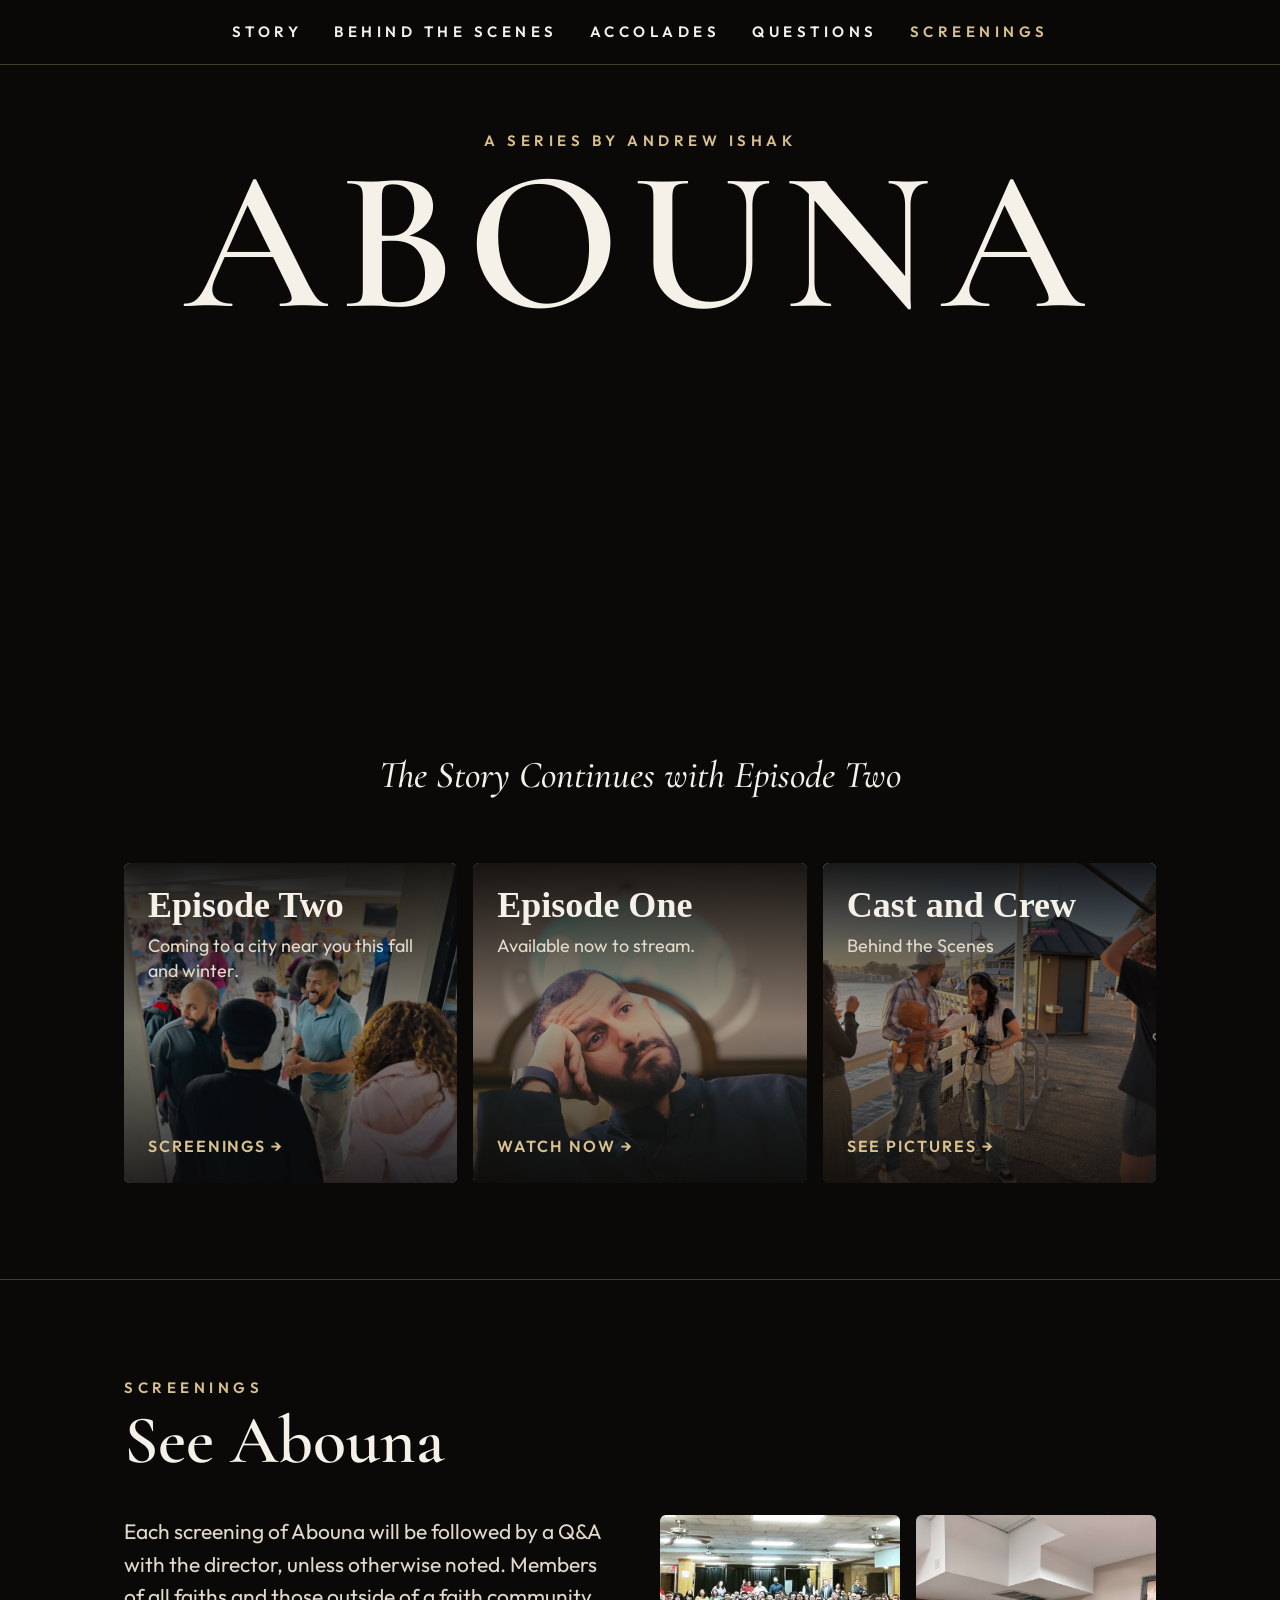
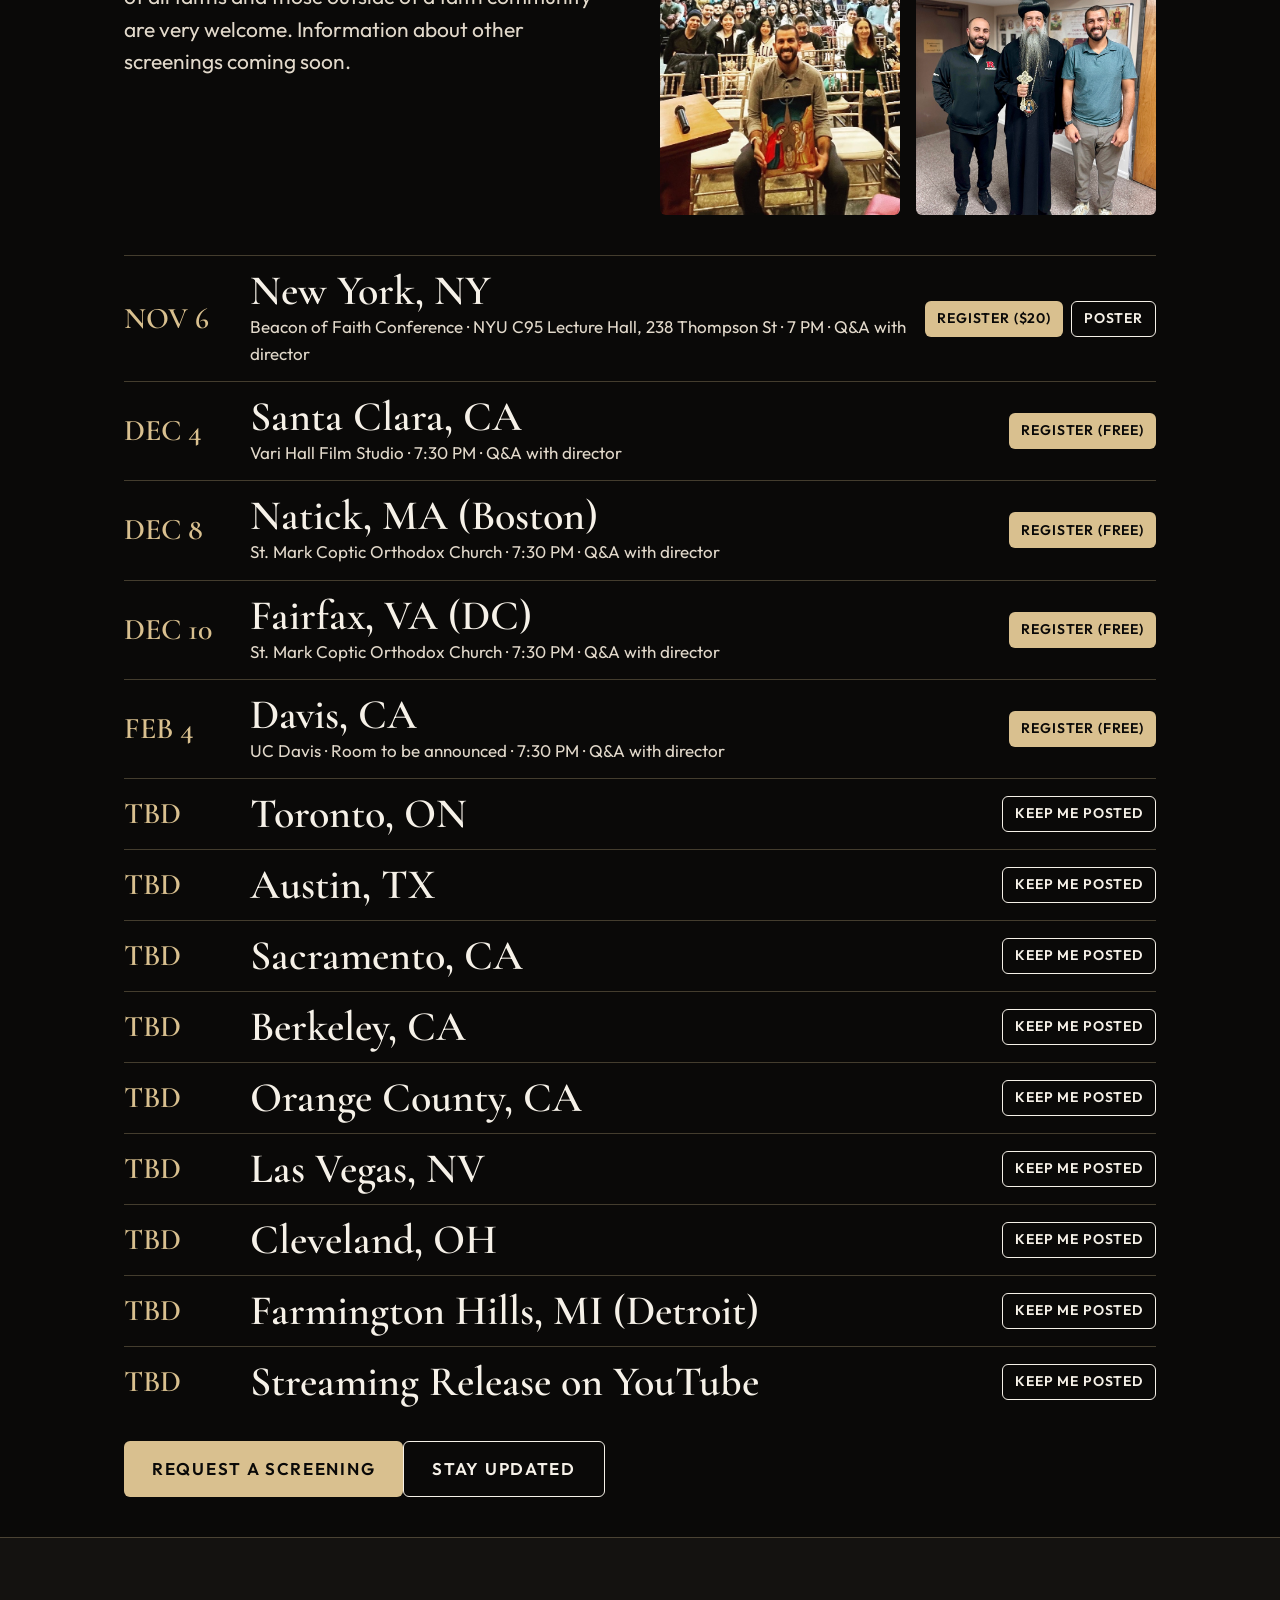
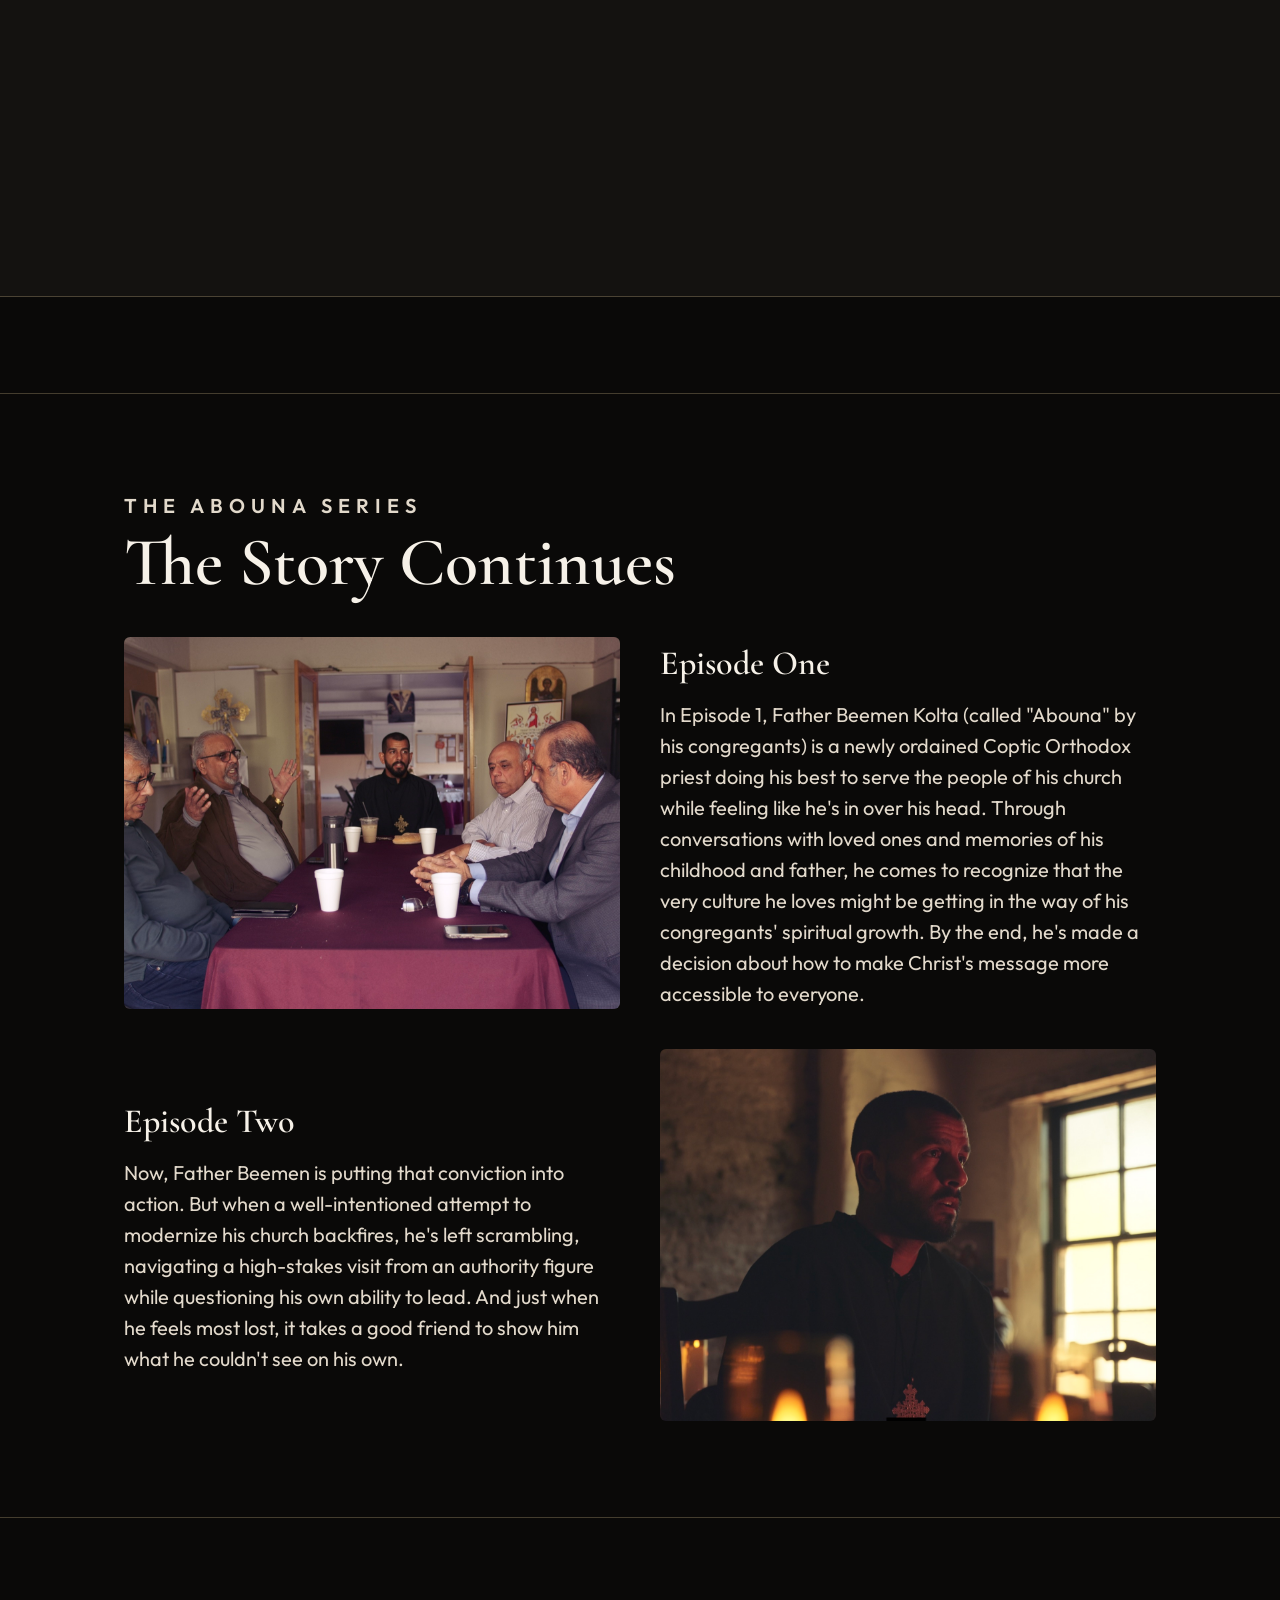
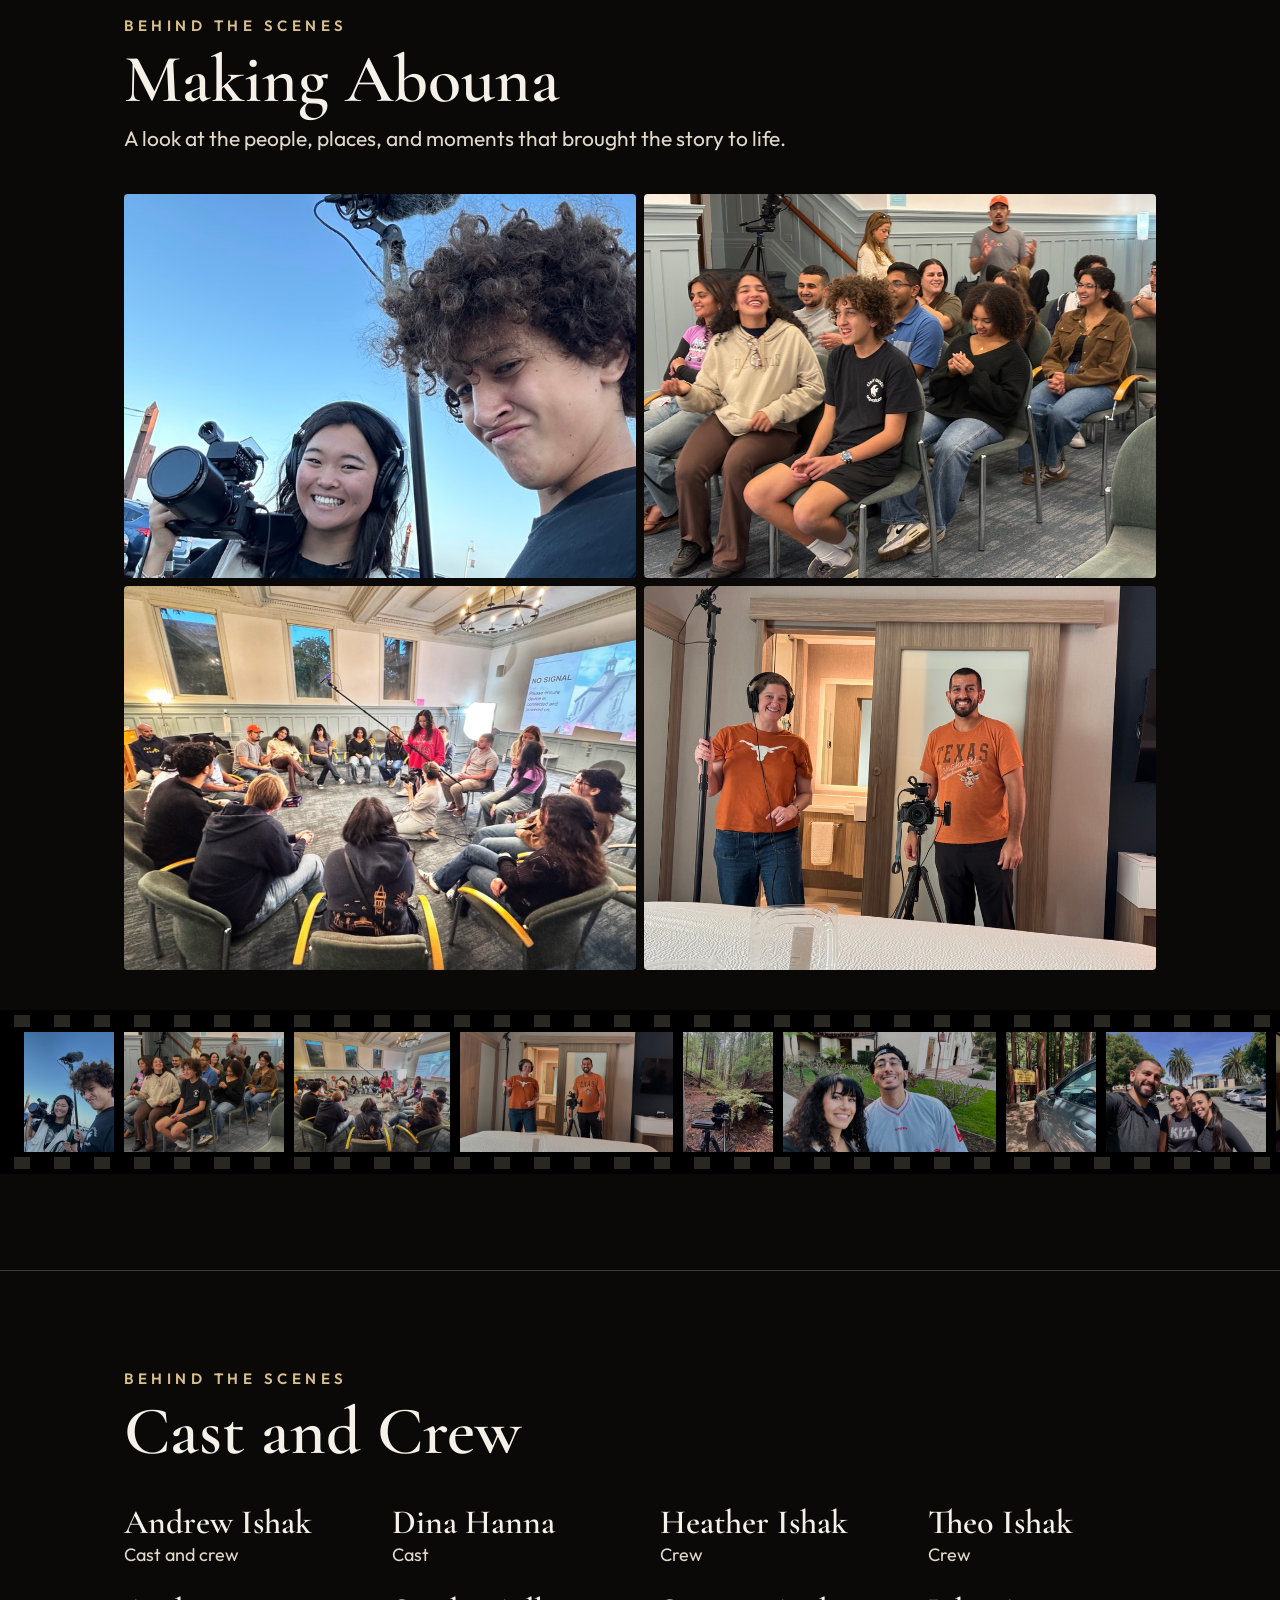
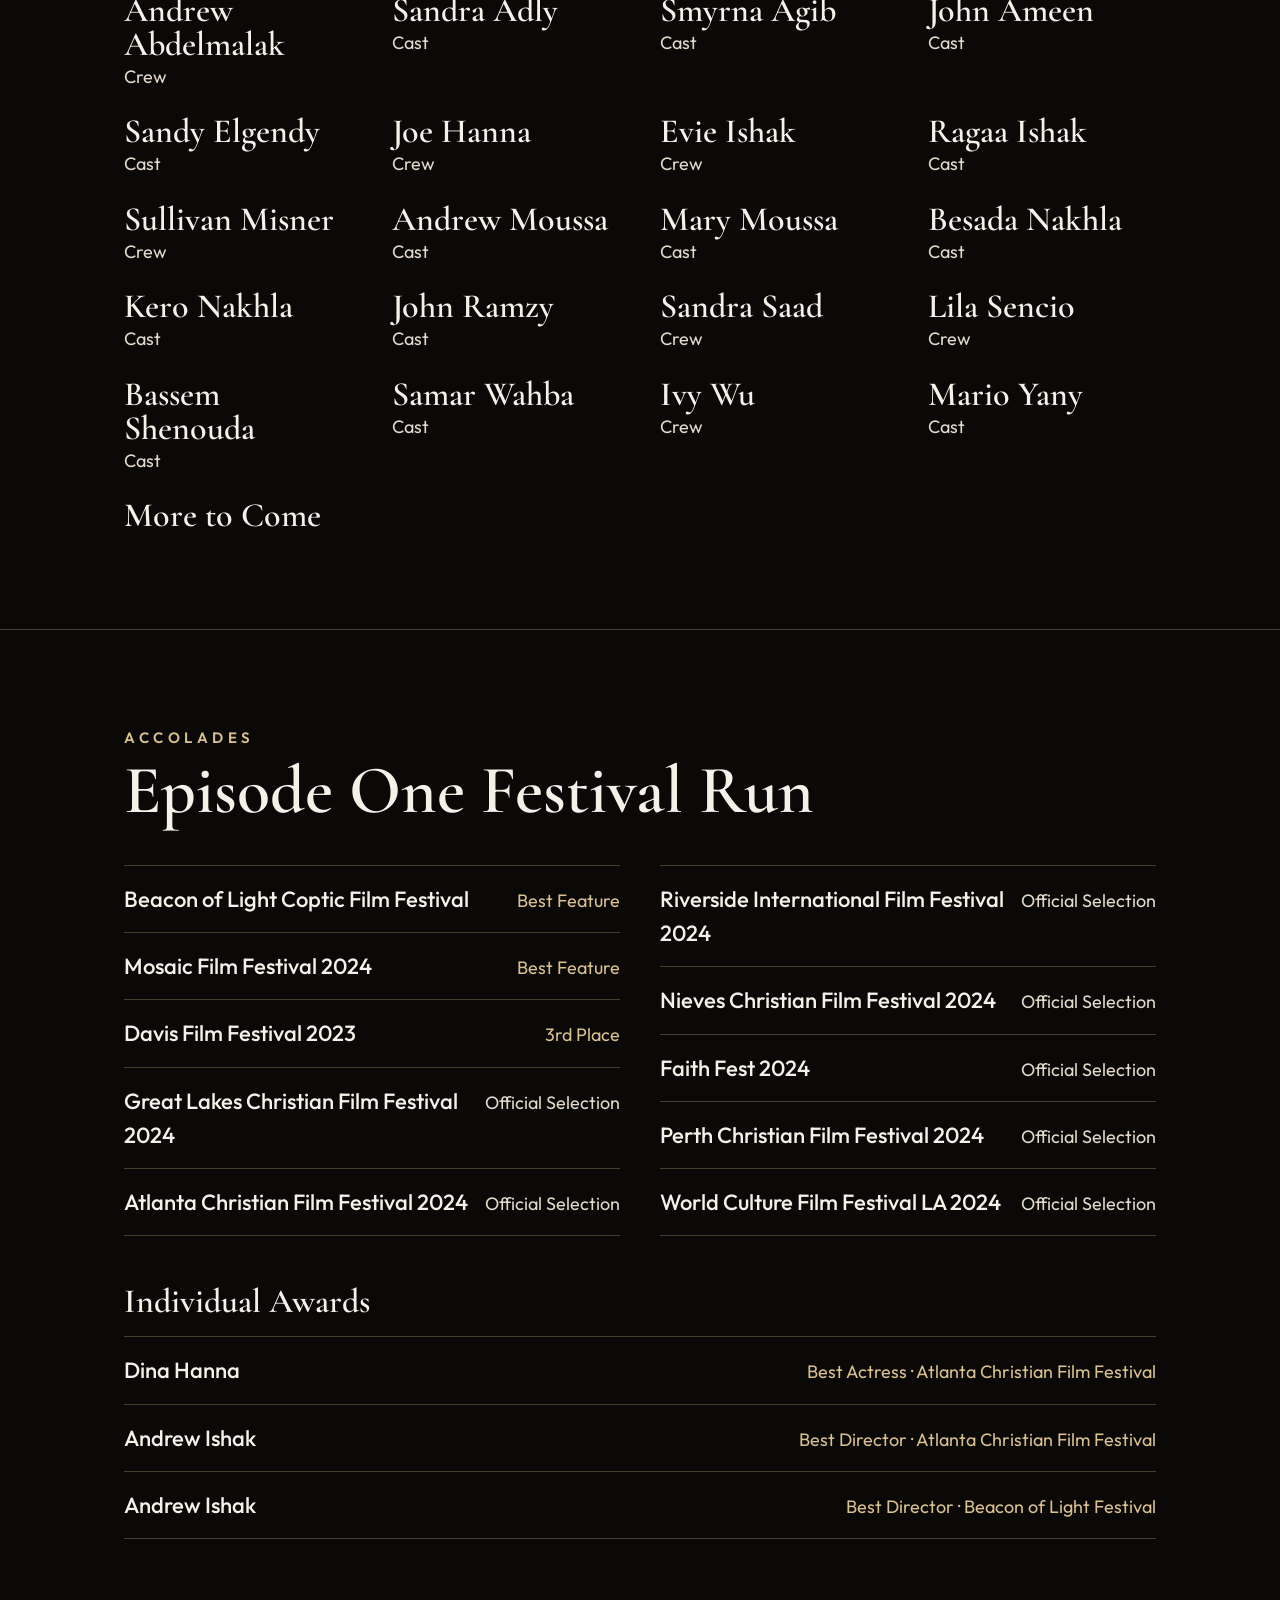
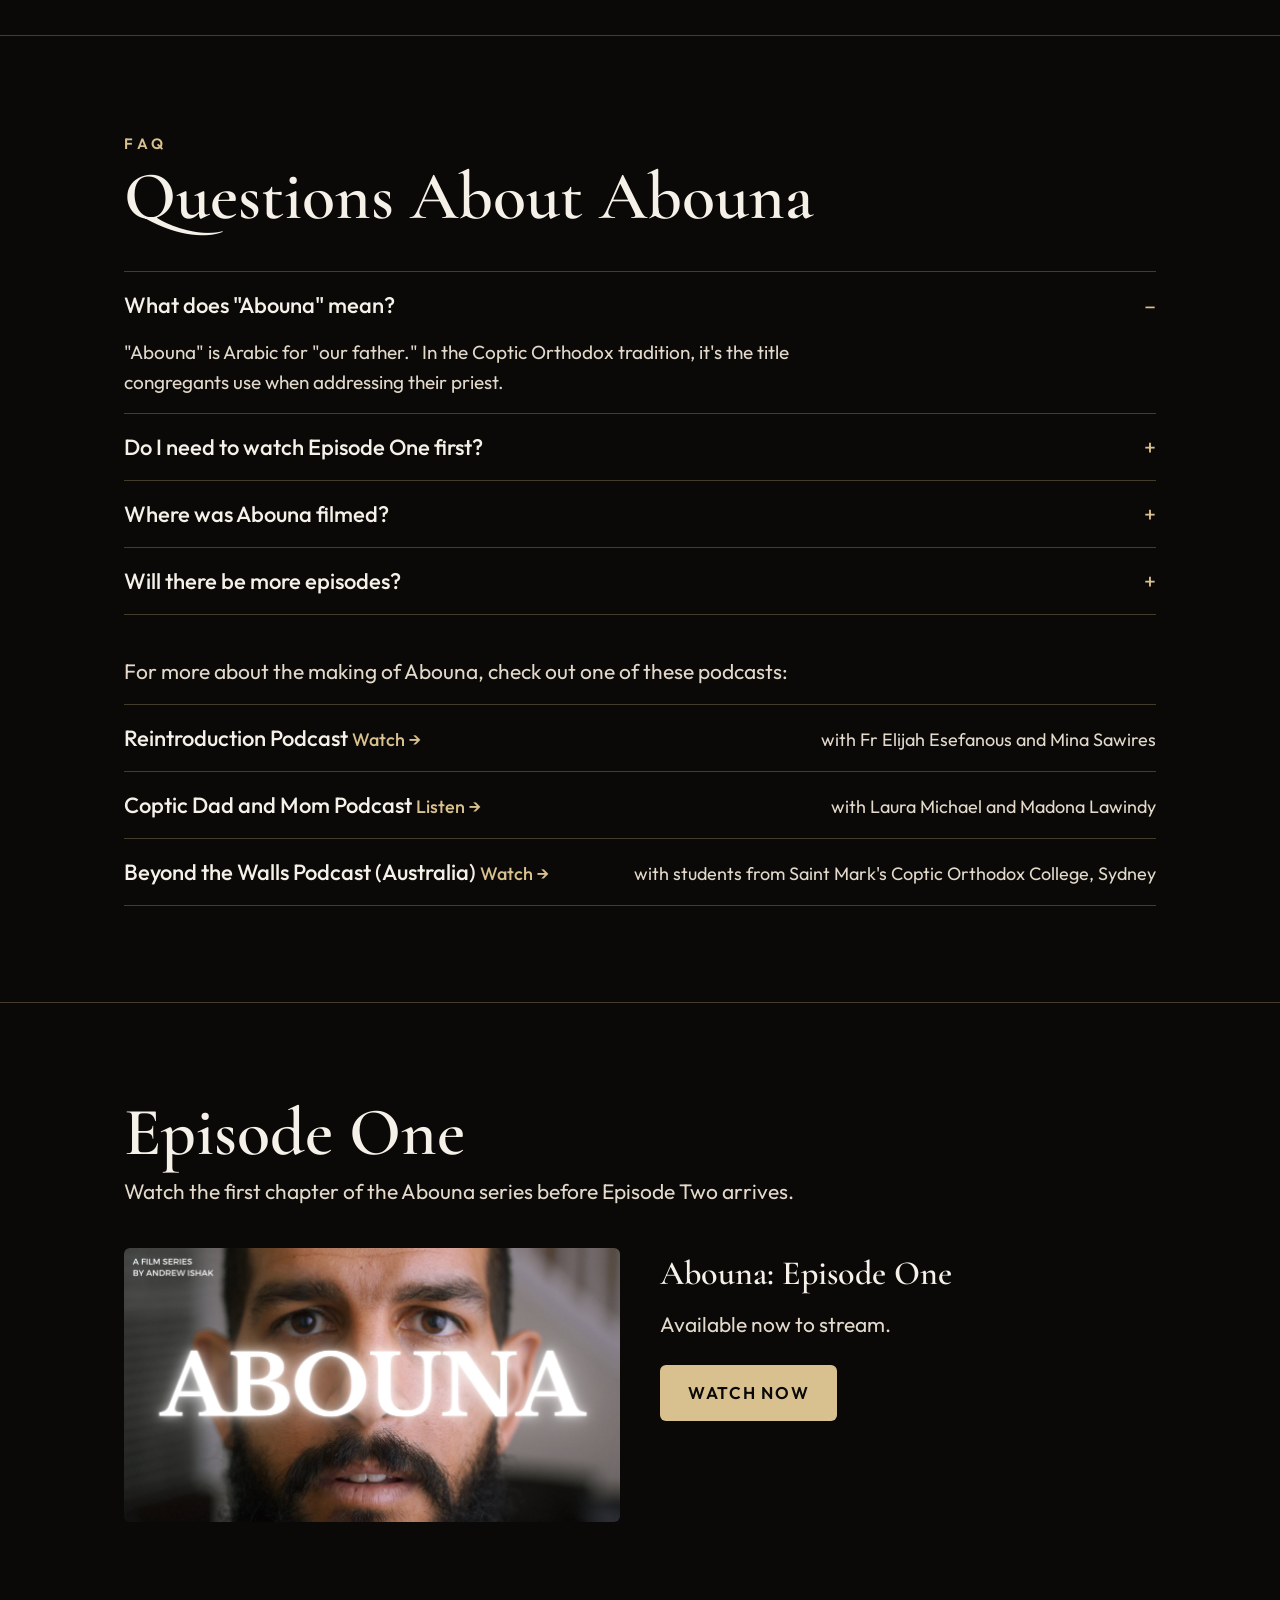
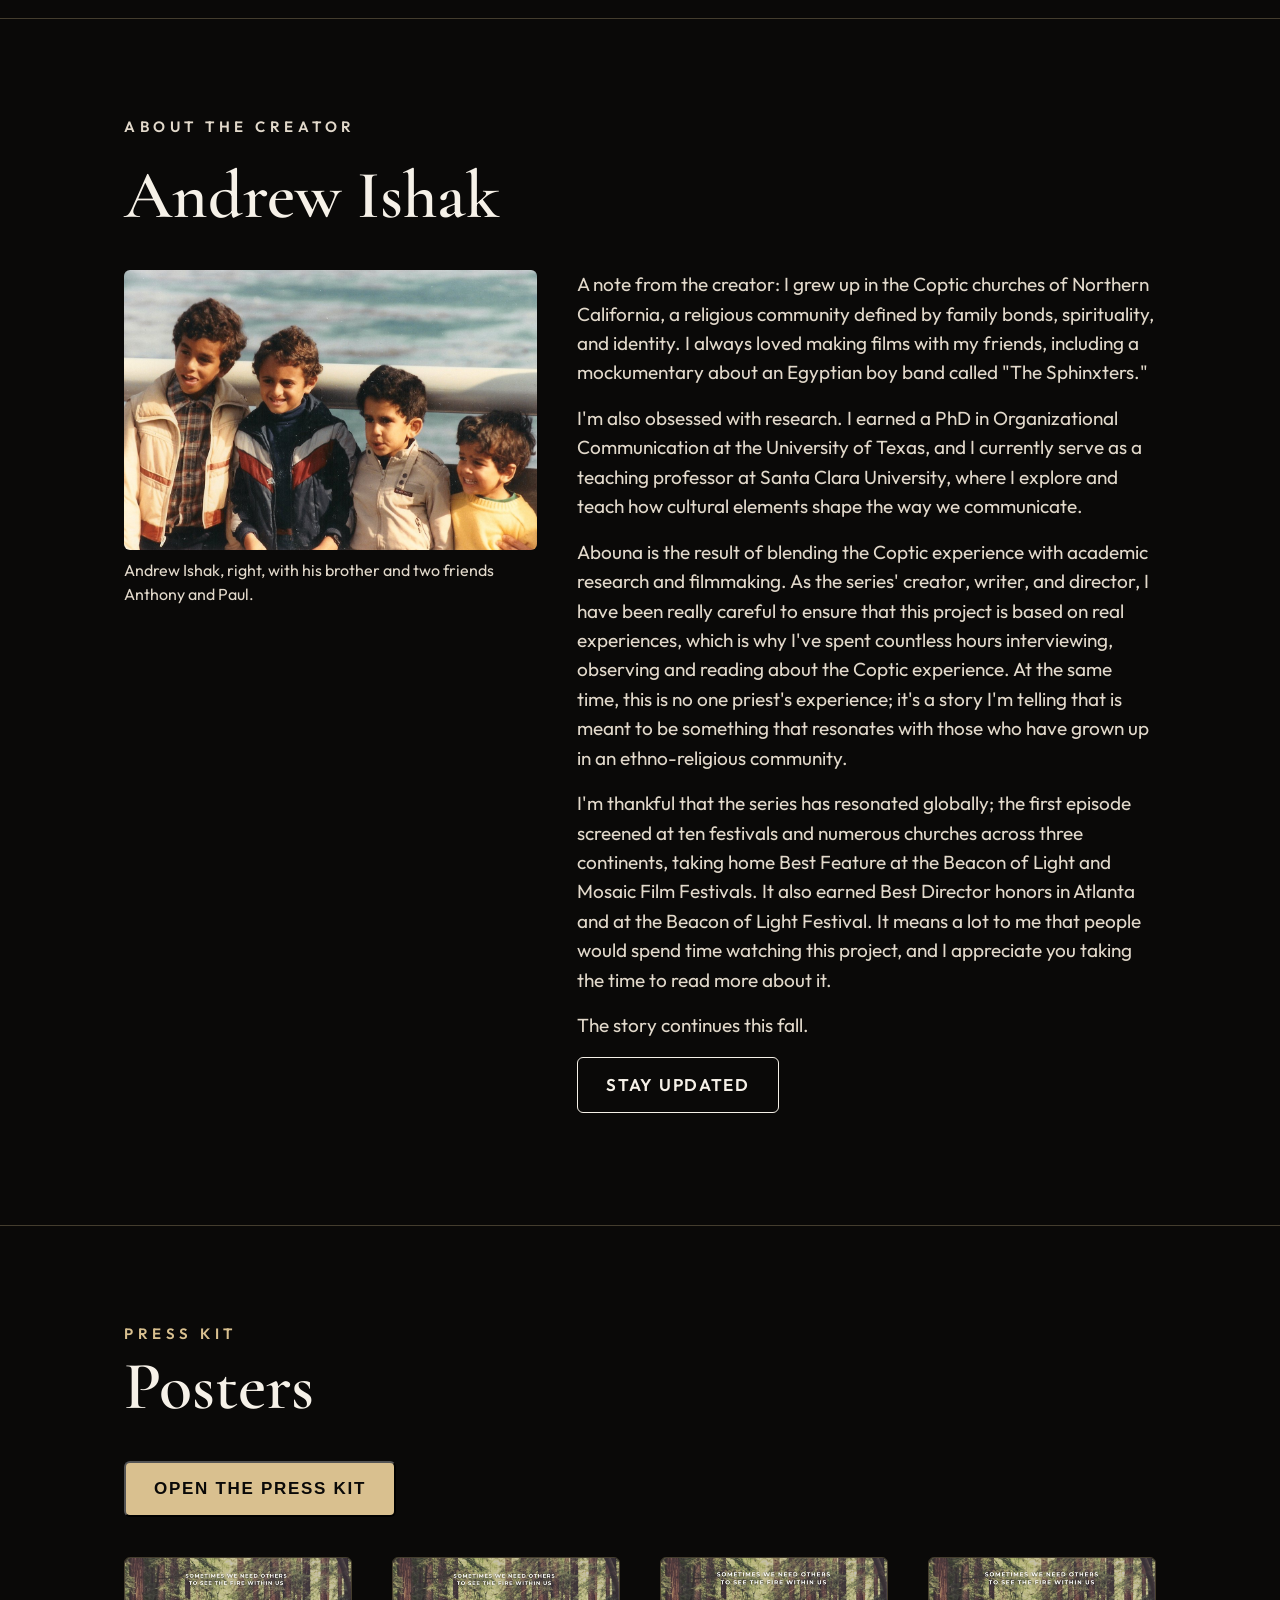
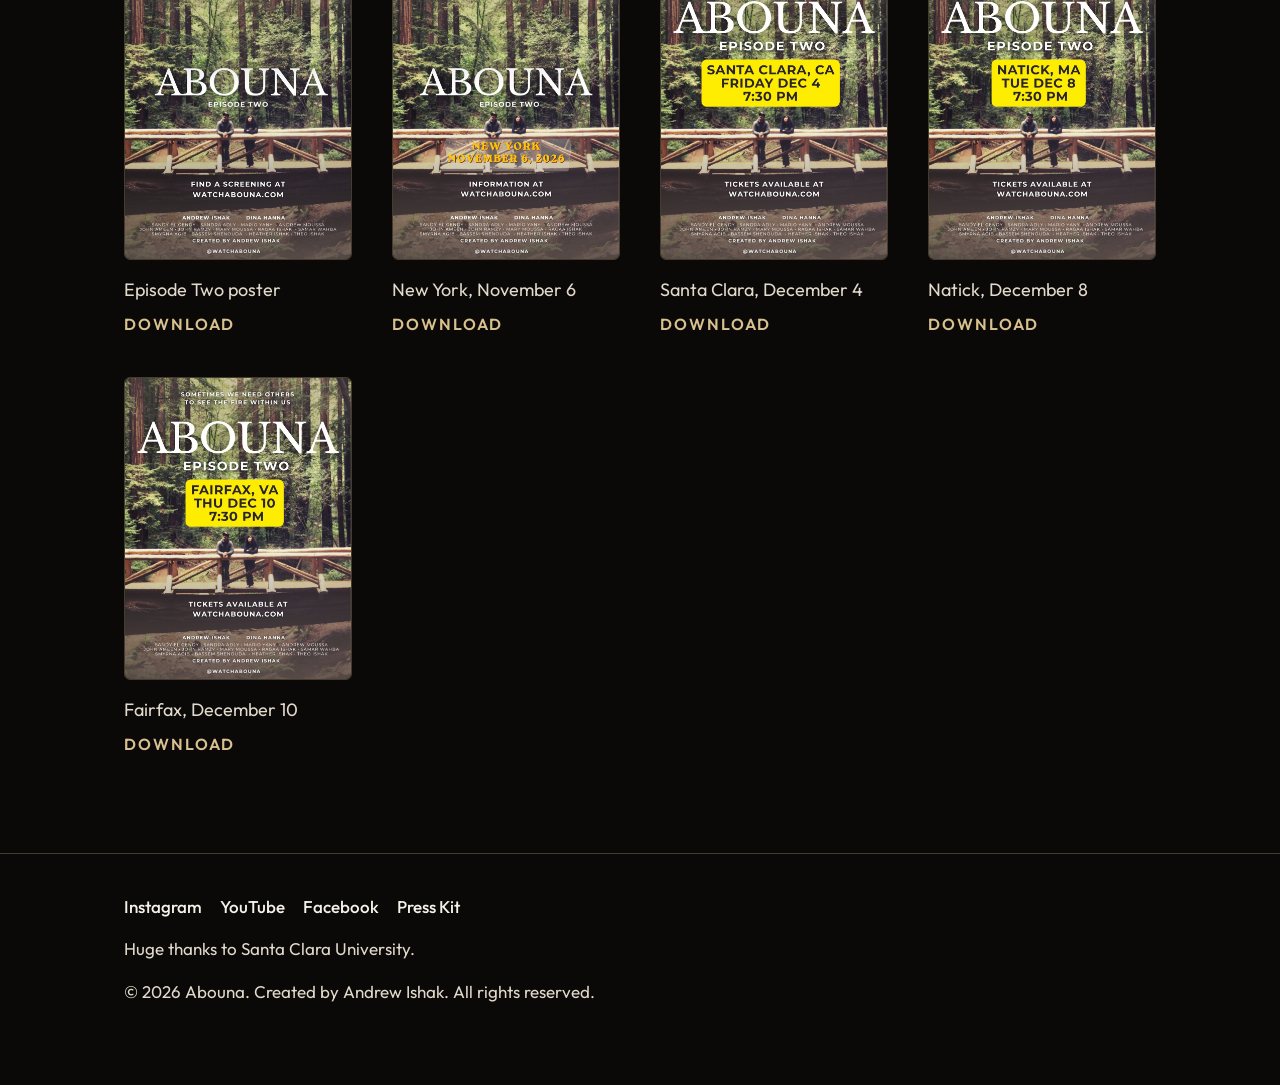
==== commit 8e23ca81: "Screenings: Santa Clara back to 7:30 PM, matching the poster Co-Authored-By: Claude Fable 5.2 <norep" ====
--- a/index.html
+++ b/index.html
@@ -54,7 +54,7 @@
     <div class="photos"><img src="/screening-01.jpg" alt=""><img src="/screening-02.jpg" alt=""></div>
   </div>
   <div class="show"><div class="day">Nov 6</div><div class="what"><b>New York, NY</b><span>Beacon of Faith Conference · NYU C95 Lecture Hall, 238 Thompson St · 7 PM · Q&amp;A with director</span></div><div class="acts"><a class="btn" href="https://www.zeffy.com/en-US/ticketing/bof--2026" target="_blank" rel="noopener" data-tickets>Register ($20)</a><a class="btn ghost" href="/poster-new-york.jpg" download="Abouna Episode Two - New York, November 6.jpg" data-poster="/poster-new-york-web.jpg" data-name="New York, November 6">Poster</a></div></div>
-  <div class="show"><div class="day">Dec 4</div><div class="what"><b>Santa Clara, CA</b><span>Vari Hall Film Studio · 7 PM · Q&amp;A with director</span></div><div class="acts"><a class="btn" href="/rsvp?s=santa-clara-2026-12-04">Register (Free)</a></div></div>
+  <div class="show"><div class="day">Dec 4</div><div class="what"><b>Santa Clara, CA</b><span>Vari Hall Film Studio · 7:30 PM · Q&amp;A with director</span></div><div class="acts"><a class="btn" href="/rsvp?s=santa-clara-2026-12-04">Register (Free)</a></div></div>
   <div class="show"><div class="day">Dec 8</div><div class="what"><b>Natick, MA (Boston)</b><span>St. Mark Coptic Orthodox Church · 7:30 PM · Q&amp;A with director</span></div><div class="acts"><a class="btn" href="/rsvp?s=boston-2026-12-08">Register (Free)</a></div></div>
   <div class="show"><div class="day">Dec 10</div><div class="what"><b>Fairfax, VA (DC)</b><span>St. Mark Coptic Orthodox Church · 7:30 PM · Q&amp;A with director</span></div><div class="acts"><a class="btn" href="/rsvp?s=dc-2026-12-10">Register (Free)</a></div></div>
   <div class="show"><div class="day">Feb 4</div><div class="what"><b>Davis, CA</b><span>UC Davis · Room to be announced · 7:30 PM · Q&amp;A with director</span></div><div class="acts"><a class="btn" href="/rsvp?s=davis-2027-02-04">Register (Free)</a></div></div>
@@ -218,7 +218,7 @@
     const gold = { radius: 10, color: '#d9c08f', fillColor: '#d9c08f', fillOpacity: 0.95, weight: 2 };
     const pins = [
       ['New York, NY', 40.729, -73.9985, 'Nov 6 · Beacon of Faith Conference · NYU C95 Lecture Hall, 238 Thompson St · 7 PM'],
-      ['Santa Clara, CA', 37.3541, -121.9552, 'Dec 4 · Vari Hall Film Studio · 7 PM'],
+      ['Santa Clara, CA', 37.3541, -121.9552, 'Dec 4 · Vari Hall Film Studio · 7:30 PM'],
       ['Orange County, CA', 33.7175, -117.8311, 'Date TBD'],
       ['Austin, TX', 30.2672, -97.7431, 'Date TBD'],
       ['Fairfax, VA (DC)', 38.8318, -77.3736, 'Dec 10 · St. Mark Coptic Orthodox Church · 7:30 PM'],
